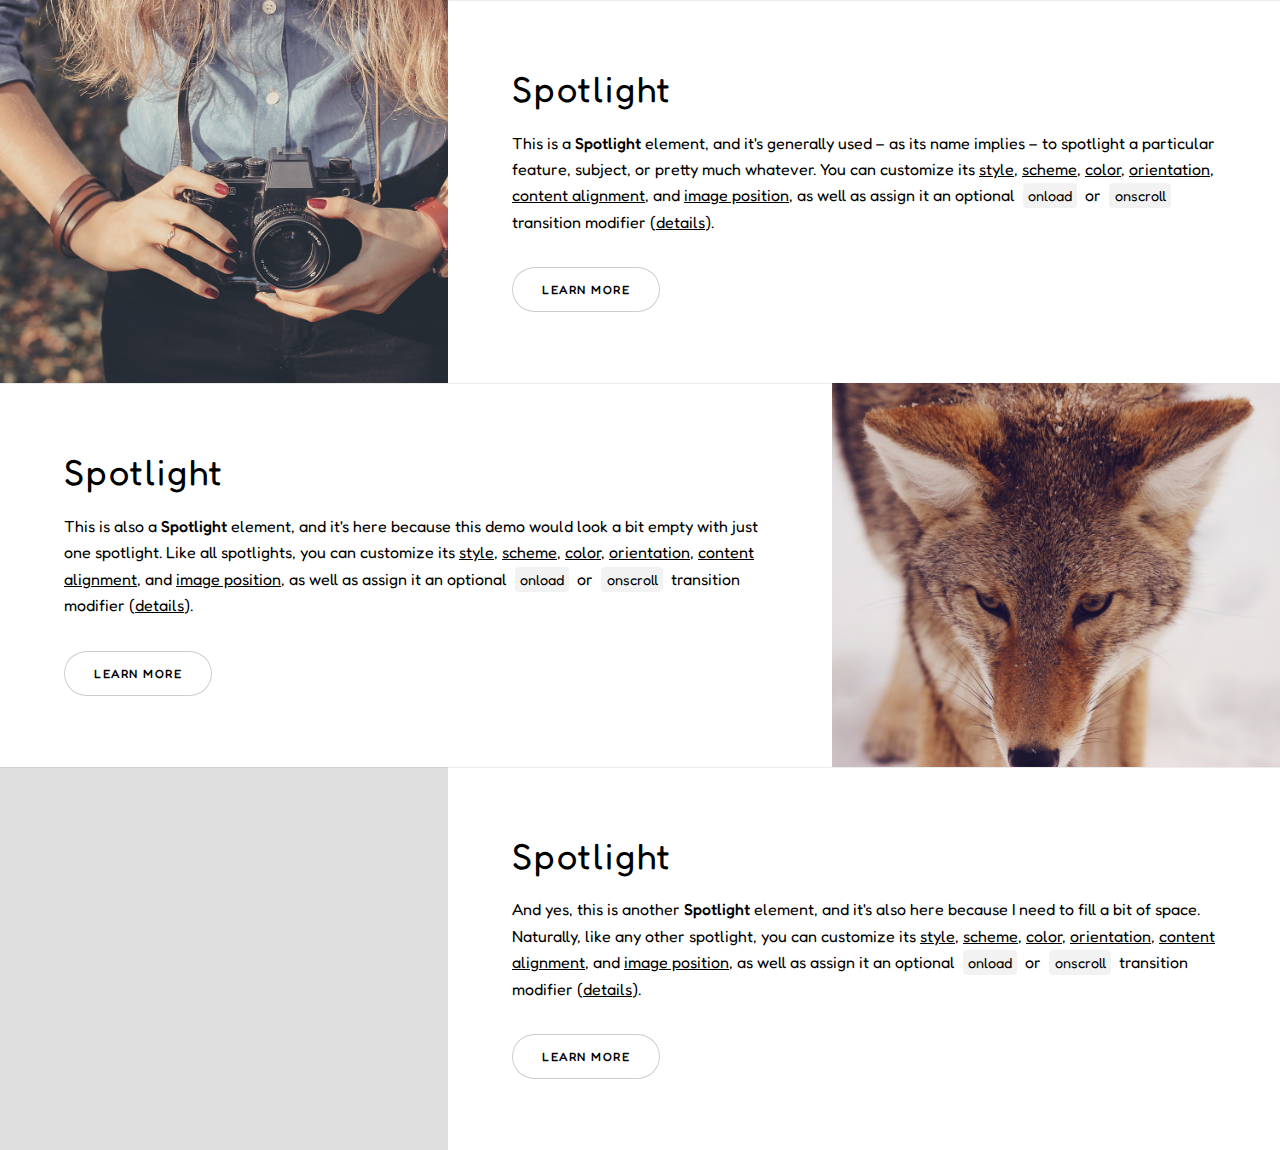
==== public/index.html @ 83b7657b "Make changes to accommodate spotlight-only" ====
<!DOCTYPE HTML>

<html>
	
	<head>
	<meta name="generator" content="Hugo 0.135.0"><script src="/livereload.js?mindelay=10&amp;v=2&amp;port=1313&amp;path=livereload" data-no-instant defer></script>
	<title>Hugo Story</title>
	<meta charset="utf-8" />
	<meta name="viewport" content="width=device-width, initial-scale=1, user-scalable=no" />
	<meta name="description" content="">
	<meta name="author" content="">
	
	<meta name="msapplication-TileColor" content="#da532c">
    <meta name="theme-color" content="#ffffff">	
    <link rel="apple-touch-icon" sizes="180x180" href="./apple-touch-icon.png">
    <link rel="icon" type="image/png" sizes="32x32" href="./favicon-32x32.png">
    <link rel="icon" type="image/png" sizes="16x16" href="./favicon-16x16.png">
    <link rel="manifest" href="./site.webmanifest">
    <link rel="mask-icon" href="./safari-pinned-tab.svg" color="#5bbad5">
	
	
	
	
	
	<link rel="stylesheet" href="./css/main.css">
	
	
	
	<noscript><link rel="stylesheet" href="./css/noscript.css" /></noscript>
	

	
	<link rel="stylesheet" href="//localhost:1313/css/fontawesome-all.min.css">

</head>


	<body class="is-preload">

		
		<div id="wrapper" class="divided">

	
<section class="banner ">
    <div class="content">
        
        
        
        
    </div>
    
</section>
	
<section class="spotlight style1 orient-right content-align-left image-position-center onscroll-image-fade-in" id="first">
    <div class="content">
        <h2>Spotlight</h2>
        <p>This is a <strong>Spotlight</strong> element, and it's generally used &ndash; as its name implies &ndash; to spotlight a particular feature, subject, or pretty much whatever. You can customize its <span class="demo-controls">appearance with a number of modifiers</span>, as well as assign it an optional <code>onload</code> or <code>onscroll</code> transition modifier (<a href="#reference-spotlight">details</a>).
</p>
        <ul class="actions stacked">
            <li><a href="#" class="button">Learn More</a></li>
        </ul>
    </div>
    <div class="image">
        <img src="images/spotlight01.jpg" alt="" />
    </div>
</section>
	
<section class="spotlight style1 orient-left content-align-left image-position-center onscroll-image-fade-in">
    <div class="content">
        <h2>Spotlight</h2>
        <p>This is also a <strong>Spotlight</strong> element, and it's here because this demo would look a bit empty with just one spotlight. Like all spotlights, you can customize its <span class="demo-controls">appearance with a number of modifiers</span>, as well as assign it an optional <code>onload</code> or <code>onscroll</code> transition modifier (<a href="#reference-spotlight">details</a>).
</p>
        <ul class="actions stacked">
            <li><a href="#" class="button">Learn More</a></li>
        </ul>
    </div>
    <div class="image">
        <img src="images/spotlight02.jpg" alt="" />
    </div>
</section>
	
<section class="spotlight style1 orient-right content-align-left image-position-center onscroll-image-fade-in" id="first">
    <div class="content">
        <h2>Spotlight</h2>
        <p>And yes, this is another <strong>Spotlight</strong> element, and it's also here because I need to fill a bit of space. Naturally, like any other spotlight, you can customize its <span class="demo-controls">appearance with a number of modifiers</span>, as well as assign it an optional <code>onload</code> or <code>onscroll</code> transition modifier (<a href="#reference-spotlight">details</a>).
</p>
        <ul class="actions stacked">
            <li><a href="#" class="button">Learn More</a></li>
        </ul>
    </div>
    <div class="image">
        <img src="images/spotlight03.jpg" alt="" />
    </div>
</section>
	
	


		
		</div>
		
		
		












<script src='./js/bundle.min.js'></script>



	</body>
</html>
---- public/css/main.css ----
@import url(fontawesome-all.min.css);@import url('https://fonts.googleapis.com/css2?family=Fredoka:wght@300..700&family=Source+Sans+3:ital,wght@0,200..900;1,200..900&display=swap" rel="stylesheet');html,body,div,span,applet,object,iframe,h1,h2,h3,h4,h5,h6,p,blockquote,pre,a,abbr,acronym,address,big,cite,code,del,dfn,em,img,ins,kbd,q,s,samp,small,strike,strong,sub,sup,tt,var,b,u,i,center,dl,dt,dd,ol,ul,li,fieldset,form,label,legend,table,caption,tbody,tfoot,thead,tr,th,td,article,aside,canvas,details,embed,figure,figcaption,footer,header,hgroup,menu,nav,output,ruby,section,summary,time,mark,audio,video{margin:0;padding:0;border:0;font-size:100%;font:inherit;vertical-align:baseline}article,aside,details,figcaption,figure,footer,header,hgroup,menu,nav,section{display:block}body{line-height:1}ol,ul{list-style:none}blockquote,q{quotes:none}blockquote:before,blockquote:after,q:before,q:after{content:'';content:none}table{border-collapse:collapse;border-spacing:0}body{-webkit-text-size-adjust:none}mark{background-color:transparent;color:inherit}input::-moz-focus-inner{border:0;padding:0}input,select,textarea{-moz-appearance:none;-webkit-appearance:none;-ms-appearance:none;appearance:none}@-ms-viewport{width:device-width}body{-ms-overflow-style:scrollbar}@media screen and (max-width: 480px){html,body{min-width:320px}}html{box-sizing:border-box}*,*:before,*:after{box-sizing:inherit}body{background:#fff}body.is-preload *,body.is-preload *:before,body.is-preload *:after{-moz-animation:none !important;-webkit-animation:none !important;-ms-animation:none !important;animation:none !important;-moz-transition:none !important;-webkit-transition:none !important;-ms-transition:none !important;transition:none !important}html{font-size:18pt}@media screen and (max-width: 1680px){html{font-size:14pt}}@media screen and (max-width: 1280px){html{font-size:12pt}}@media screen and (max-width: 736px){html{font-size:11pt}}@media screen and (max-width: 360px){html{font-size:10pt}}body{background-color:#fff;color:#000}body,input,select,textarea{font-family:"Fredoka",sans-serif;font-size:1rem;font-weight:400;line-height:1.65}a{-moz-transition:color .2s ease-in-out;-webkit-transition:color .2s ease-in-out;-ms-transition:color .2s ease-in-out;transition:color .2s ease-in-out;text-decoration:underline}a:hover{text-decoration:none}strong,b{font-weight:500}em,i{font-style:italic}p{margin:0 0 2rem 0}p.major{font-size:1.25rem}h1,h2,h3,h4,h5,h6{font-weight:400;line-height:1.375;letter-spacing:.05em;margin:0 0 1rem 0}h1 a,h2 a,h3 a,h4 a,h5 a,h6 a{color:inherit;text-decoration:none}h1{font-size:3.5rem;line-height:1.2}h2{font-size:2.25rem}h3{font-size:1.5rem}h4{font-size:1.1rem}h5{font-size:0.9rem}h6{font-size:0.7rem}sub{font-size:0.8rem;position:relative;top:0.5rem}sup{font-size:0.8rem;position:relative;top:-0.5rem}blockquote{border-left:solid 4px;font-style:italic;margin:0 0 2rem 0;padding:.5rem 0 .5rem 2rem}code{border-radius:4px;font-family:"Fredoka",sans-serif;font-size:0.9em;margin:0 0.25rem;padding:0.25rem 0.325rem}pre{-webkit-overflow-scrolling:touch;font-family:"Fredoka",sans-serif;font-size:0.9em;margin:0 0 2rem 0}pre code{display:block;line-height:1.5;padding:0.75rem 1rem;overflow-x:auto}hr{border:0;border-bottom:solid 1px;margin:2.5rem 0}hr.major{margin:3.5rem 0}.align-left{text-align:left}.align-center{text-align:center}.align-right{text-align:right}.footerspacer{padding-left:15px;padding-right:15px}@media screen and (max-width: 736px){p.major{font-size:1.1rem}h1{font-size:2.5rem}h2{font-size:2rem}h3{font-size:1.25rem}h4{font-size:1rem}}input,select,textarea{color:#000}a{color:#000}a:hover{color:#837164}strong,b{color:#000}h1,h2,h3,h4,h5,h6{color:#000}blockquote{border-left-color:rgba(0,0,0,0.2)}code{background:rgba(0,0,0,0.05);border-color:rgba(0,0,0,0.2)}hr{border-bottom-color:rgba(0,0,0,0.2)}.row{display:flex;flex-wrap:wrap;box-sizing:border-box;align-items:stretch}.row>*{box-sizing:border-box}.row.gtr-uniform>*>:last-child{margin-bottom:0}.row.aln-left{justify-content:flex-start}.row.aln-center{justify-content:center}.row.aln-right{justify-content:flex-end}.row.aln-top{align-items:flex-start}.row.aln-middle{align-items:center}.row.aln-bottom{align-items:flex-end}.row>.imp{order:-1}.row>.col-1{width:8.33333333%}.row>.off-1{margin-left:8.33333333%}.row>.col-2{width:16.66666667%}.row>.off-2{margin-left:16.66666667%}.row>.col-3{width:25%}.row>.off-3{margin-left:25%}.row>.col-4{width:33.33333333%}.row>.off-4{margin-left:33.33333333%}.row>.col-5{width:41.66666667%}.row>.off-5{margin-left:41.66666667%}.row>.col-6{width:50%}.row>.off-6{margin-left:50%}.row>.col-7{width:58.33333333%}.row>.off-7{margin-left:58.33333333%}.row>.col-8{width:66.66666667%}.row>.off-8{margin-left:66.66666667%}.row>.col-9{width:75%}.row>.off-9{margin-left:75%}.row>.col-10{width:83.33333333%}.row>.off-10{margin-left:83.33333333%}.row>.col-11{width:91.66666667%}.row>.off-11{margin-left:91.66666667%}.row>.col-12{width:100%}.row>.off-12{margin-left:100%}.row.gtr-0{margin-top:0;margin-left:0rem}.row.gtr-0>*{padding:0 0 0 0rem}.row.gtr-0.gtr-uniform{margin-top:0rem}.row.gtr-0.gtr-uniform>*{padding-top:0rem}.row.gtr-25{margin-top:0;margin-left:-.5rem}.row.gtr-25>*{padding:0 0 0 .5rem}.row.gtr-25.gtr-uniform{margin-top:-.5rem}.row.gtr-25.gtr-uniform>*{padding-top:.5rem}.row.gtr-50{margin-top:0;margin-left:-1rem}.row.gtr-50>*{padding:0 0 0 1rem}.row.gtr-50.gtr-uniform{margin-top:-1rem}.row.gtr-50.gtr-uniform>*{padding-top:1rem}.row{margin-top:0;margin-left:-2rem}.row>*{padding:0 0 0 2rem}.row.gtr-uniform{margin-top:-2rem}.row.gtr-uniform>*{padding-top:2rem}.row.gtr-150{margin-top:0;margin-left:-3rem}.row.gtr-150>*{padding:0 0 0 3rem}.row.gtr-150.gtr-uniform{margin-top:-3rem}.row.gtr-150.gtr-uniform>*{padding-top:3rem}.row.gtr-200{margin-top:0;margin-left:-4rem}.row.gtr-200>*{padding:0 0 0 4rem}.row.gtr-200.gtr-uniform{margin-top:-4rem}.row.gtr-200.gtr-uniform>*{padding-top:4rem}@media screen and (max-width: 1680px){.row{display:flex;flex-wrap:wrap;box-sizing:border-box;align-items:stretch}.row>*{box-sizing:border-box}.row.gtr-uniform>*>:last-child{margin-bottom:0}.row.aln-left{justify-content:flex-start}.row.aln-center{justify-content:center}.row.aln-right{justify-content:flex-end}.row.aln-top{align-items:flex-start}.row.aln-middle{align-items:center}.row.aln-bottom{align-items:flex-end}.row>.imp-xlarge{order:-1}.row>.col-1-xlarge{width:8.33333333%}.row>.off-1-xlarge{margin-left:8.33333333%}.row>.col-2-xlarge{width:16.66666667%}.row>.off-2-xlarge{margin-left:16.66666667%}.row>.col-3-xlarge{width:25%}.row>.off-3-xlarge{margin-left:25%}.row>.col-4-xlarge{width:33.33333333%}.row>.off-4-xlarge{margin-left:33.33333333%}.row>.col-5-xlarge{width:41.66666667%}.row>.off-5-xlarge{margin-left:41.66666667%}.row>.col-6-xlarge{width:50%}.row>.off-6-xlarge{margin-left:50%}.row>.col-7-xlarge{width:58.33333333%}.row>.off-7-xlarge{margin-left:58.33333333%}.row>.col-8-xlarge{width:66.66666667%}.row>.off-8-xlarge{margin-left:66.66666667%}.row>.col-9-xlarge{width:75%}.row>.off-9-xlarge{margin-left:75%}.row>.col-10-xlarge{width:83.33333333%}.row>.off-10-xlarge{margin-left:83.33333333%}.row>.col-11-xlarge{width:91.66666667%}.row>.off-11-xlarge{margin-left:91.66666667%}.row>.col-12-xlarge{width:100%}.row>.off-12-xlarge{margin-left:100%}.row.gtr-0{margin-top:0;margin-left:0rem}.row.gtr-0>*{padding:0 0 0 0rem}.row.gtr-0.gtr-uniform{margin-top:0rem}.row.gtr-0.gtr-uniform>*{padding-top:0rem}.row.gtr-25{margin-top:0;margin-left:-.5rem}.row.gtr-25>*{padding:0 0 0 .5rem}.row.gtr-25.gtr-uniform{margin-top:-.5rem}.row.gtr-25.gtr-uniform>*{padding-top:.5rem}.row.gtr-50{margin-top:0;margin-left:-1rem}.row.gtr-50>*{padding:0 0 0 1rem}.row.gtr-50.gtr-uniform{margin-top:-1rem}.row.gtr-50.gtr-uniform>*{padding-top:1rem}.row{margin-top:0;margin-left:-2rem}.row>*{padding:0 0 0 2rem}.row.gtr-uniform{margin-top:-2rem}.row.gtr-uniform>*{padding-top:2rem}.row.gtr-150{margin-top:0;margin-left:-3rem}.row.gtr-150>*{padding:0 0 0 3rem}.row.gtr-150.gtr-uniform{margin-top:-3rem}.row.gtr-150.gtr-uniform>*{padding-top:3rem}.row.gtr-200{margin-top:0;margin-left:-4rem}.row.gtr-200>*{padding:0 0 0 4rem}.row.gtr-200.gtr-uniform{margin-top:-4rem}.row.gtr-200.gtr-uniform>*{padding-top:4rem}}@media screen and (max-width: 1280px){.row{display:flex;flex-wrap:wrap;box-sizing:border-box;align-items:stretch}.row>*{box-sizing:border-box}.row.gtr-uniform>*>:last-child{margin-bottom:0}.row.aln-left{justify-content:flex-start}.row.aln-center{justify-content:center}.row.aln-right{justify-content:flex-end}.row.aln-top{align-items:flex-start}.row.aln-middle{align-items:center}.row.aln-bottom{align-items:flex-end}.row>.imp-large{order:-1}.row>.col-1-large{width:8.33333333%}.row>.off-1-large{margin-left:8.33333333%}.row>.col-2-large{width:16.66666667%}.row>.off-2-large{margin-left:16.66666667%}.row>.col-3-large{width:25%}.row>.off-3-large{margin-left:25%}.row>.col-4-large{width:33.33333333%}.row>.off-4-large{margin-left:33.33333333%}.row>.col-5-large{width:41.66666667%}.row>.off-5-large{margin-left:41.66666667%}.row>.col-6-large{width:50%}.row>.off-6-large{margin-left:50%}.row>.col-7-large{width:58.33333333%}.row>.off-7-large{margin-left:58.33333333%}.row>.col-8-large{width:66.66666667%}.row>.off-8-large{margin-left:66.66666667%}.row>.col-9-large{width:75%}.row>.off-9-large{margin-left:75%}.row>.col-10-large{width:83.33333333%}.row>.off-10-large{margin-left:83.33333333%}.row>.col-11-large{width:91.66666667%}.row>.off-11-large{margin-left:91.66666667%}.row>.col-12-large{width:100%}.row>.off-12-large{margin-left:100%}.row.gtr-0{margin-top:0;margin-left:0rem}.row.gtr-0>*{padding:0 0 0 0rem}.row.gtr-0.gtr-uniform{margin-top:0rem}.row.gtr-0.gtr-uniform>*{padding-top:0rem}.row.gtr-25{margin-top:0;margin-left:-.5rem}.row.gtr-25>*{padding:0 0 0 .5rem}.row.gtr-25.gtr-uniform{margin-top:-.5rem}.row.gtr-25.gtr-uniform>*{padding-top:.5rem}.row.gtr-50{margin-top:0;margin-left:-1rem}.row.gtr-50>*{padding:0 0 0 1rem}.row.gtr-50.gtr-uniform{margin-top:-1rem}.row.gtr-50.gtr-uniform>*{padding-top:1rem}.row{margin-top:0;margin-left:-2rem}.row>*{padding:0 0 0 2rem}.row.gtr-uniform{margin-top:-2rem}.row.gtr-uniform>*{padding-top:2rem}.row.gtr-150{margin-top:0;margin-left:-3rem}.row.gtr-150>*{padding:0 0 0 3rem}.row.gtr-150.gtr-uniform{margin-top:-3rem}.row.gtr-150.gtr-uniform>*{padding-top:3rem}.row.gtr-200{margin-top:0;margin-left:-4rem}.row.gtr-200>*{padding:0 0 0 4rem}.row.gtr-200.gtr-uniform{margin-top:-4rem}.row.gtr-200.gtr-uniform>*{padding-top:4rem}}@media screen and (max-width: 980px){.row{display:flex;flex-wrap:wrap;box-sizing:border-box;align-items:stretch}.row>*{box-sizing:border-box}.row.gtr-uniform>*>:last-child{margin-bottom:0}.row.aln-left{justify-content:flex-start}.row.aln-center{justify-content:center}.row.aln-right{justify-content:flex-end}.row.aln-top{align-items:flex-start}.row.aln-middle{align-items:center}.row.aln-bottom{align-items:flex-end}.row>.imp-medium{order:-1}.row>.col-1-medium{width:8.33333333%}.row>.off-1-medium{margin-left:8.33333333%}.row>.col-2-medium{width:16.66666667%}.row>.off-2-medium{margin-left:16.66666667%}.row>.col-3-medium{width:25%}.row>.off-3-medium{margin-left:25%}.row>.col-4-medium{width:33.33333333%}.row>.off-4-medium{margin-left:33.33333333%}.row>.col-5-medium{width:41.66666667%}.row>.off-5-medium{margin-left:41.66666667%}.row>.col-6-medium{width:50%}.row>.off-6-medium{margin-left:50%}.row>.col-7-medium{width:58.33333333%}.row>.off-7-medium{margin-left:58.33333333%}.row>.col-8-medium{width:66.66666667%}.row>.off-8-medium{margin-left:66.66666667%}.row>.col-9-medium{width:75%}.row>.off-9-medium{margin-left:75%}.row>.col-10-medium{width:83.33333333%}.row>.off-10-medium{margin-left:83.33333333%}.row>.col-11-medium{width:91.66666667%}.row>.off-11-medium{margin-left:91.66666667%}.row>.col-12-medium{width:100%}.row>.off-12-medium{margin-left:100%}.row.gtr-0{margin-top:0;margin-left:0rem}.row.gtr-0>*{padding:0 0 0 0rem}.row.gtr-0.gtr-uniform{margin-top:0rem}.row.gtr-0.gtr-uniform>*{padding-top:0rem}.row.gtr-25{margin-top:0;margin-left:-.5rem}.row.gtr-25>*{padding:0 0 0 .5rem}.row.gtr-25.gtr-uniform{margin-top:-.5rem}.row.gtr-25.gtr-uniform>*{padding-top:.5rem}.row.gtr-50{margin-top:0;margin-left:-1rem}.row.gtr-50>*{padding:0 0 0 1rem}.row.gtr-50.gtr-uniform{margin-top:-1rem}.row.gtr-50.gtr-uniform>*{padding-top:1rem}.row{margin-top:0;margin-left:-2rem}.row>*{padding:0 0 0 2rem}.row.gtr-uniform{margin-top:-2rem}.row.gtr-uniform>*{padding-top:2rem}.row.gtr-150{margin-top:0;margin-left:-3rem}.row.gtr-150>*{padding:0 0 0 3rem}.row.gtr-150.gtr-uniform{margin-top:-3rem}.row.gtr-150.gtr-uniform>*{padding-top:3rem}.row.gtr-200{margin-top:0;margin-left:-4rem}.row.gtr-200>*{padding:0 0 0 4rem}.row.gtr-200.gtr-uniform{margin-top:-4rem}.row.gtr-200.gtr-uniform>*{padding-top:4rem}}@media screen and (max-width: 736px){.row{display:flex;flex-wrap:wrap;box-sizing:border-box;align-items:stretch}.row>*{box-sizing:border-box}.row.gtr-uniform>*>:last-child{margin-bottom:0}.row.aln-left{justify-content:flex-start}.row.aln-center{justify-content:center}.row.aln-right{justify-content:flex-end}.row.aln-top{align-items:flex-start}.row.aln-middle{align-items:center}.row.aln-bottom{align-items:flex-end}.row>.imp-small{order:-1}.row>.col-1-small{width:8.33333333%}.row>.off-1-small{margin-left:8.33333333%}.row>.col-2-small{width:16.66666667%}.row>.off-2-small{margin-left:16.66666667%}.row>.col-3-small{width:25%}.row>.off-3-small{margin-left:25%}.row>.col-4-small{width:33.33333333%}.row>.off-4-small{margin-left:33.33333333%}.row>.col-5-small{width:41.66666667%}.row>.off-5-small{margin-left:41.66666667%}.row>.col-6-small{width:50%}.row>.off-6-small{margin-left:50%}.row>.col-7-small{width:58.33333333%}.row>.off-7-small{margin-left:58.33333333%}.row>.col-8-small{width:66.66666667%}.row>.off-8-small{margin-left:66.66666667%}.row>.col-9-small{width:75%}.row>.off-9-small{margin-left:75%}.row>.col-10-small{width:83.33333333%}.row>.off-10-small{margin-left:83.33333333%}.row>.col-11-small{width:91.66666667%}.row>.off-11-small{margin-left:91.66666667%}.row>.col-12-small{width:100%}.row>.off-12-small{margin-left:100%}.row.gtr-0{margin-top:0;margin-left:0rem}.row.gtr-0>*{padding:0 0 0 0rem}.row.gtr-0.gtr-uniform{margin-top:0rem}.row.gtr-0.gtr-uniform>*{padding-top:0rem}.row.gtr-25{margin-top:0;margin-left:-.5rem}.row.gtr-25>*{padding:0 0 0 .5rem}.row.gtr-25.gtr-uniform{margin-top:-.5rem}.row.gtr-25.gtr-uniform>*{padding-top:.5rem}.row.gtr-50{margin-top:0;margin-left:-1rem}.row.gtr-50>*{padding:0 0 0 1rem}.row.gtr-50.gtr-uniform{margin-top:-1rem}.row.gtr-50.gtr-uniform>*{padding-top:1rem}.row{margin-top:0;margin-left:-2rem}.row>*{padding:0 0 0 2rem}.row.gtr-uniform{margin-top:-2rem}.row.gtr-uniform>*{padding-top:2rem}.row.gtr-150{margin-top:0;margin-left:-3rem}.row.gtr-150>*{padding:0 0 0 3rem}.row.gtr-150.gtr-uniform{margin-top:-3rem}.row.gtr-150.gtr-uniform>*{padding-top:3rem}.row.gtr-200{margin-top:0;margin-left:-4rem}.row.gtr-200>*{padding:0 0 0 4rem}.row.gtr-200.gtr-uniform{margin-top:-4rem}.row.gtr-200.gtr-uniform>*{padding-top:4rem}}@media screen and (max-width: 480px){.row{display:flex;flex-wrap:wrap;box-sizing:border-box;align-items:stretch}.row>*{box-sizing:border-box}.row.gtr-uniform>*>:last-child{margin-bottom:0}.row.aln-left{justify-content:flex-start}.row.aln-center{justify-content:center}.row.aln-right{justify-content:flex-end}.row.aln-top{align-items:flex-start}.row.aln-middle{align-items:center}.row.aln-bottom{align-items:flex-end}.row>.imp-xsmall{order:-1}.row>.col-1-xsmall{width:8.33333333%}.row>.off-1-xsmall{margin-left:8.33333333%}.row>.col-2-xsmall{width:16.66666667%}.row>.off-2-xsmall{margin-left:16.66666667%}.row>.col-3-xsmall{width:25%}.row>.off-3-xsmall{margin-left:25%}.row>.col-4-xsmall{width:33.33333333%}.row>.off-4-xsmall{margin-left:33.33333333%}.row>.col-5-xsmall{width:41.66666667%}.row>.off-5-xsmall{margin-left:41.66666667%}.row>.col-6-xsmall{width:50%}.row>.off-6-xsmall{margin-left:50%}.row>.col-7-xsmall{width:58.33333333%}.row>.off-7-xsmall{margin-left:58.33333333%}.row>.col-8-xsmall{width:66.66666667%}.row>.off-8-xsmall{margin-left:66.66666667%}.row>.col-9-xsmall{width:75%}.row>.off-9-xsmall{margin-left:75%}.row>.col-10-xsmall{width:83.33333333%}.row>.off-10-xsmall{margin-left:83.33333333%}.row>.col-11-xsmall{width:91.66666667%}.row>.off-11-xsmall{margin-left:91.66666667%}.row>.col-12-xsmall{width:100%}.row>.off-12-xsmall{margin-left:100%}.row.gtr-0{margin-top:0;margin-left:0rem}.row.gtr-0>*{padding:0 0 0 0rem}.row.gtr-0.gtr-uniform{margin-top:0rem}.row.gtr-0.gtr-uniform>*{padding-top:0rem}.row.gtr-25{margin-top:0;margin-left:-.5rem}.row.gtr-25>*{padding:0 0 0 .5rem}.row.gtr-25.gtr-uniform{margin-top:-.5rem}.row.gtr-25.gtr-uniform>*{padding-top:.5rem}.row.gtr-50{margin-top:0;margin-left:-1rem}.row.gtr-50>*{padding:0 0 0 1rem}.row.gtr-50.gtr-uniform{margin-top:-1rem}.row.gtr-50.gtr-uniform>*{padding-top:1rem}.row{margin-top:0;margin-left:-2rem}.row>*{padding:0 0 0 2rem}.row.gtr-uniform{margin-top:-2rem}.row.gtr-uniform>*{padding-top:2rem}.row.gtr-150{margin-top:0;margin-left:-3rem}.row.gtr-150>*{padding:0 0 0 3rem}.row.gtr-150.gtr-uniform{margin-top:-3rem}.row.gtr-150.gtr-uniform>*{padding-top:3rem}.row.gtr-200{margin-top:0;margin-left:-4rem}.row.gtr-200>*{padding:0 0 0 4rem}.row.gtr-200.gtr-uniform{margin-top:-4rem}.row.gtr-200.gtr-uniform>*{padding-top:4rem}}@media screen and (max-width: 360px){.row{display:flex;flex-wrap:wrap;box-sizing:border-box;align-items:stretch}.row>*{box-sizing:border-box}.row.gtr-uniform>*>:last-child{margin-bottom:0}.row.aln-left{justify-content:flex-start}.row.aln-center{justify-content:center}.row.aln-right{justify-content:flex-end}.row.aln-top{align-items:flex-start}.row.aln-middle{align-items:center}.row.aln-bottom{align-items:flex-end}.row>.imp-xxsmall{order:-1}.row>.col-1-xxsmall{width:8.33333333%}.row>.off-1-xxsmall{margin-left:8.33333333%}.row>.col-2-xxsmall{width:16.66666667%}.row>.off-2-xxsmall{margin-left:16.66666667%}.row>.col-3-xxsmall{width:25%}.row>.off-3-xxsmall{margin-left:25%}.row>.col-4-xxsmall{width:33.33333333%}.row>.off-4-xxsmall{margin-left:33.33333333%}.row>.col-5-xxsmall{width:41.66666667%}.row>.off-5-xxsmall{margin-left:41.66666667%}.row>.col-6-xxsmall{width:50%}.row>.off-6-xxsmall{margin-left:50%}.row>.col-7-xxsmall{width:58.33333333%}.row>.off-7-xxsmall{margin-left:58.33333333%}.row>.col-8-xxsmall{width:66.66666667%}.row>.off-8-xxsmall{margin-left:66.66666667%}.row>.col-9-xxsmall{width:75%}.row>.off-9-xxsmall{margin-left:75%}.row>.col-10-xxsmall{width:83.33333333%}.row>.off-10-xxsmall{margin-left:83.33333333%}.row>.col-11-xxsmall{width:91.66666667%}.row>.off-11-xxsmall{margin-left:91.66666667%}.row>.col-12-xxsmall{width:100%}.row>.off-12-xxsmall{margin-left:100%}.row.gtr-0{margin-top:0;margin-left:0rem}.row.gtr-0>*{padding:0 0 0 0rem}.row.gtr-0.gtr-uniform{margin-top:0rem}.row.gtr-0.gtr-uniform>*{padding-top:0rem}.row.gtr-25{margin-top:0;margin-left:-.5rem}.row.gtr-25>*{padding:0 0 0 .5rem}.row.gtr-25.gtr-uniform{margin-top:-.5rem}.row.gtr-25.gtr-uniform>*{padding-top:.5rem}.row.gtr-50{margin-top:0;margin-left:-1rem}.row.gtr-50>*{padding:0 0 0 1rem}.row.gtr-50.gtr-uniform{margin-top:-1rem}.row.gtr-50.gtr-uniform>*{padding-top:1rem}.row{margin-top:0;margin-left:-2rem}.row>*{padding:0 0 0 2rem}.row.gtr-uniform{margin-top:-2rem}.row.gtr-uniform>*{padding-top:2rem}.row.gtr-150{margin-top:0;margin-left:-3rem}.row.gtr-150>*{padding:0 0 0 3rem}.row.gtr-150.gtr-uniform{margin-top:-3rem}.row.gtr-150.gtr-uniform>*{padding-top:3rem}.row.gtr-200{margin-top:0;margin-left:-4rem}.row.gtr-200>*{padding:0 0 0 4rem}.row.gtr-200.gtr-uniform{margin-top:-4rem}.row.gtr-200.gtr-uniform>*{padding-top:4rem}}.box{border-radius:4px;border:solid 1px;margin-bottom:2rem;padding:1.5rem}.box>:last-child,.box>:last-child>:last-child,.box>:last-child>:last-child>:last-child{margin-bottom:0}.box.alt{border:0;border-radius:0;padding:0}.box{border-color:rgba(0,0,0,0.2)}input[type="submit"],input[type="reset"],input[type="button"],button,.button{-moz-appearance:none;-webkit-appearance:none;-ms-appearance:none;appearance:none;-moz-transition:background-color .2s ease-in-out,box-shadow .2s ease-in-out,color .2s ease-in-out;-webkit-transition:background-color .2s ease-in-out,box-shadow .2s ease-in-out,color .2s ease-in-out;-ms-transition:background-color .2s ease-in-out,box-shadow .2s ease-in-out,color .2s ease-in-out;transition:background-color .2s ease-in-out,box-shadow .2s ease-in-out,color .2s ease-in-out;border:0;cursor:pointer;display:inline-block;font-weight:500;letter-spacing:.125em;text-align:center;text-decoration:none;text-transform:uppercase;white-space:nowrap;font-size:0.75rem;max-width:20rem;height:3.75em;line-height:3.75em;border-radius:3.75em;padding:0 2.5em;text-overflow:ellipsis;overflow:hidden}input[type="submit"].icon:before,input[type="reset"].icon:before,input[type="button"].icon:before,button.icon:before,.button.icon:before{margin-right:0.5rem}input[type="submit"].fit,input[type="reset"].fit,input[type="button"].fit,button.fit,.button.fit{width:100%}input[type="submit"].small,input[type="reset"].small,input[type="button"].small,button.small,.button.small{font-size:0.6rem;height:3.325em;line-height:3.325em;border-radius:3.325em;padding:0 2em}input[type="submit"].large,input[type="reset"].large,input[type="button"].large,button.large,.button.large{font-size:0.8rem;height:4em;line-height:4em;border-radius:4em;padding:0 3em}input[type="submit"].wide,input[type="reset"].wide,input[type="button"].wide,button.wide,.button.wide{min-width:14em}input[type="submit"].disabled,input[type="submit"]:disabled,input[type="reset"].disabled,input[type="reset"]:disabled,input[type="button"].disabled,input[type="button"]:disabled,button.disabled,button:disabled,.button.disabled,.button:disabled{pointer-events:none;opacity:0.25}input[type="submit"],input[type="reset"],input[type="button"],button,.button{background-color:transparent;box-shadow:inset 0 0 0 1px rgba(0,0,0,0.2);color:#000 !important}input[type="submit"]:hover,input[type="reset"]:hover,input[type="button"]:hover,button:hover,.button:hover{box-shadow:inset 0 0 0 1px #837164;color:#837164 !important}input[type="submit"]:active,input[type="reset"]:active,input[type="button"]:active,button:active,.button:active{background-color:rgba(131,113,100,0.2);box-shadow:inset 0 0 0 1px #837164;color:#837164 !important}input[type="submit"].primary,input[type="reset"].primary,input[type="button"].primary,button.primary,.button.primary{background-color:#000;box-shadow:none;color:#fff !important}input[type="submit"].primary:hover,input[type="reset"].primary:hover,input[type="button"].primary:hover,button.primary:hover,.button.primary:hover{background-color:#837164}input[type="submit"].primary:active,input[type="reset"].primary:active,input[type="button"].primary:active,button.primary:active,.button.primary:active{background-color:#60534a}form{margin:0 0 2rem 0}form>:last-child{margin-bottom:0}form>.fields{display:-moz-flex;display:-webkit-flex;display:-ms-flex;display:flex;-moz-flex-wrap:wrap;-webkit-flex-wrap:wrap;-ms-flex-wrap:wrap;flex-wrap:wrap;width:calc(100% + 3rem);margin:-1.5rem 0 2rem -1.5rem}form>.fields>.field{-moz-flex-grow:0;-webkit-flex-grow:0;-ms-flex-grow:0;flex-grow:0;-moz-flex-shrink:0;-webkit-flex-shrink:0;-ms-flex-shrink:0;flex-shrink:0;padding:1.5rem 0 0 1.5rem;width:calc(100% - 1.5rem)}form>.fields>.field.half{width:calc(50% - .75rem)}form>.fields>.field.third{width:calc(100%/3 - .5rem)}form>.fields>.field.quarter{width:calc(25% - .375rem)}@media screen and (max-width: 480px){form>.fields{width:calc(100% + 3rem);margin:-1.5rem 0 2rem -1.5rem}form>.fields>.field{padding:1.5rem 0 0 1.5rem;width:calc(100% - 1.5rem)}form>.fields>.field.half{width:calc(100% - 1.5rem)}form>.fields>.field.third{width:calc(100% - 1.5rem)}form>.fields>.field.quarter{width:calc(100% - 1.5rem)}}label{display:block;font-size:0.9rem;font-weight:500;margin:0 0 1rem 0}input[type="text"],input[type="password"],input[type="email"],input[type="tel"],input[type="search"],input[type="url"],select,textarea{-moz-appearance:none;-webkit-appearance:none;-ms-appearance:none;appearance:none;background-color:transparent;border-radius:4px;border:none;border:solid 1px;color:inherit;display:block;outline:0;padding:0 0.825rem;text-decoration:none;width:100%}input[type="text"]:invalid,input[type="password"]:invalid,input[type="email"]:invalid,input[type="tel"]:invalid,input[type="search"]:invalid,input[type="url"]:invalid,select:invalid,textarea:invalid{box-shadow:none}select{background-size:1.25rem;background-repeat:no-repeat;background-position:calc(100% - 1rem) center;height:2.75rem;padding-right:2.75rem;text-overflow:ellipsis}select:focus::-ms-value{background-color:transparent}select::-ms-expand{display:none}input[type="text"],input[type="password"],input[type="email"],input[type="tel"],input[type="search"],input[type="url"],select{height:2.75rem}textarea{padding:0.75rem 1rem}input[type="checkbox"],input[type="radio"]{-moz-appearance:none;-webkit-appearance:none;-ms-appearance:none;appearance:none;display:block;float:left;margin-right:-2rem;opacity:0;width:1rem;z-index:-1}input[type="checkbox"]+label,input[type="radio"]+label{text-decoration:none;-moz-user-select:none;-webkit-user-select:none;-ms-user-select:none;user-select:none;cursor:pointer;display:inline-block;font-size:1rem;font-weight:400;padding-left:2.4rem;padding-right:0.75rem;position:relative;margin-bottom:0}input[type="checkbox"]+label:before,input[type="radio"]+label:before{-moz-osx-font-smoothing:grayscale;-webkit-font-smoothing:antialiased;display:inline-block;font-style:normal;font-variant:normal;text-rendering:auto;line-height:1;text-transform:none !important;font-family:'Font Awesome 5 Pro';font-weight:900}input[type="checkbox"]+label:before,input[type="radio"]+label:before{border-radius:4px;border:solid 1px;content:'';display:inline-block;font-size:0.8rem;height:1.65rem;left:0;line-height:1.65rem;position:absolute;text-align:center;top:0;width:1.65rem}input[type="checkbox"]:checked+label:before,input[type="radio"]:checked+label:before{content:'\f00c'}input[type="checkbox"]+label:before{border-radius:4px}input[type="radio"]+label:before{border-radius:100%}::-webkit-input-placeholder{opacity:1.0}:-moz-placeholder{opacity:1.0}::-moz-placeholder{opacity:1.0}:-ms-input-placeholder{opacity:1.0}label{color:#000}input[type="text"],input[type="password"],input[type="email"],input[type="tel"],input[type="search"],input[type="url"],select,textarea{border-color:rgba(0,0,0,0.2)}input[type="text"]:focus,input[type="password"]:focus,input[type="email"]:focus,input[type="tel"]:focus,input[type="search"]:focus,input[type="url"]:focus,select:focus,textarea:focus{border-color:#837164;box-shadow:0 0 0 1px #837164}select{background-image:url("data:image/svg+xml;charset=utf8,%3Csvg xmlns='http://www.w3.org/2000/svg' width='40' height='40' preserveAspectRatio='none' viewBox='0 0 40 40'%3E%3Cpath d='M9.4,12.3l10.4,10.4l10.4-10.4c0.2-0.2,0.5-0.4,0.9-0.4c0.3,0,0.6,0.1,0.9,0.4l3.3,3.3c0.2,0.2,0.4,0.5,0.4,0.9 c0,0.4-0.1,0.6-0.4,0.9L20.7,31.9c-0.2,0.2-0.5,0.4-0.9,0.4c-0.3,0-0.6-0.1-0.9-0.4L4.3,17.3c-0.2-0.2-0.4-0.5-0.4-0.9 c0-0.4,0.1-0.6,0.4-0.9l3.3-3.3c0.2-0.2,0.5-0.4,0.9-0.4S9.1,12.1,9.4,12.3z' fill='rgba(0,0,0,0.2)' /%3E%3C/svg%3E")}select option{color:#000;background:#fff}input[type="checkbox"]+label,input[type="radio"]+label{color:#000}input[type="checkbox"]+label:before,input[type="radio"]+label:before{border-color:rgba(0,0,0,0.2)}input[type="checkbox"]:checked+label:before,input[type="radio"]:checked+label:before{background-color:#000;border-color:#000;color:#fff}input[type="checkbox"]:focus+label:before,input[type="radio"]:focus+label:before{border-color:#837164;box-shadow:0 0 0 1px #837164}::-webkit-input-placeholder{color:rgba(0,0,0,0.75) !important}:-moz-placeholder{color:rgba(0,0,0,0.75) !important}::-moz-placeholder{color:rgba(0,0,0,0.75) !important}:-ms-input-placeholder{color:rgba(0,0,0,0.75) !important}.icon{text-decoration:none;border-bottom:none;position:relative;text-align:center}.icon:before{-moz-osx-font-smoothing:grayscale;-webkit-font-smoothing:antialiased;display:inline-block;font-style:normal;font-variant:normal;text-rendering:auto;line-height:1;text-transform:none !important;font-family:'Font Awesome 5 Pro';font-weight:400}.icon>.label{display:none}.icon:before{line-height:inherit}.icon.solid:before{font-weight:900}.icon.brands:before{font-family:'Font Awesome 5 Brands'}.icon.style2:before{border-radius:2.75em;display:inline-block;height:2.75em;line-height:2.75em;width:2.75em}.icon.major{display:block;margin:0 0 1rem 0}.icon.major:before{font-size:1.25rem}a.icon.style2:before{-moz-transition:background-color .2s ease-in-out,box-shadow .2s ease-in-out,color .2s ease-in-out;-webkit-transition:background-color .2s ease-in-out,box-shadow .2s ease-in-out,color .2s ease-in-out;-ms-transition:background-color .2s ease-in-out,box-shadow .2s ease-in-out,color .2s ease-in-out;transition:background-color .2s ease-in-out,box-shadow .2s ease-in-out,color .2s ease-in-out}.icon.style2:before{box-shadow:inset 0 0 0 1px rgba(0,0,0,0.2)}a.icon.style2:hover:before{box-shadow:inset 0 0 0 1px #837164;color:#837164}a.icon.style2:active:before{background-color:rgba(131,113,100,0.1);box-shadow:inset 0 0 0 1px #837164;color:#837164}.image{border:0;border-radius:4px;display:inline-block;position:relative}.image img{display:block;border-radius:4px}.image.left,.image.right{width:40%;max-width:10rem}.image.left img,.image.right img{width:100%}.image.left{float:left;margin:0 1.5rem 1rem 0;top:0.25rem}.image.right{float:right;margin:0 0 1rem 1.5rem;top:0.25rem}.image.fit{display:block;margin:0 0 2rem 0;width:100%}.image.fit img{width:100%}.image.main{display:block;margin:0 0 3rem 0;width:100%}.image.main img{width:100%}ol{list-style:decimal;margin:0 0 2rem 0;padding-left:1.25rem}ol li{padding-left:0.25rem}ul{list-style:disc;margin:0 0 2rem 0;padding-left:1rem}ul li{padding-left:0.5rem}ul.alt{list-style:none;padding-left:0}ul.alt li{border-top:solid 1px;padding:0.5rem 0}ul.alt li:first-child{border-top:0;padding-top:0}dl{margin:0 0 2rem 0}dl dt{display:block;font-weight:500;margin:0 0 1rem 0}dl dd{margin-left:2rem}dl.style2 dt{width:25%;float:left}dl.style2 dd{width:70%;float:left}dl.style2:after{content:'';display:block;clear:both}ul.alt li{border-top-color:rgba(0,0,0,0.2)}ul.actions{display:-moz-flex;display:-webkit-flex;display:-ms-flex;display:flex;cursor:default;list-style:none;margin-left:-1rem;padding-left:0}ul.actions li{padding:0 0 0 1rem;vertical-align:middle}ul.actions.special{-moz-justify-content:center;-webkit-justify-content:center;-ms-justify-content:center;justify-content:center;width:100%;margin-left:0}ul.actions.special li:first-child{padding-left:0}ul.actions.stacked{-moz-flex-direction:column;-webkit-flex-direction:column;-ms-flex-direction:column;flex-direction:column;margin-left:0}ul.actions.stacked li{padding:1.3rem 0 0 0}ul.actions.stacked li:first-child{padding-top:0}ul.actions.fit{width:calc(100% + 1rem)}ul.actions.fit li{-moz-flex-grow:1;-webkit-flex-grow:1;-ms-flex-grow:1;flex-grow:1;-moz-flex-shrink:1;-webkit-flex-shrink:1;-ms-flex-shrink:1;flex-shrink:1;width:100%}ul.actions.fit li>*{width:100%}ul.actions.fit.stacked{width:100%}@media screen and (max-width: 480px){ul.actions:not(.fixed){-moz-flex-direction:column;-webkit-flex-direction:column;-ms-flex-direction:column;flex-direction:column;margin-left:0;width:100% !important}ul.actions:not(.fixed) li{-moz-flex-grow:1;-webkit-flex-grow:1;-ms-flex-grow:1;flex-grow:1;-moz-flex-shrink:1;-webkit-flex-shrink:1;-ms-flex-shrink:1;flex-shrink:1;padding:1rem 0 0 0;text-align:center;width:100%}ul.actions:not(.fixed) li>*{width:100%}ul.actions:not(.fixed) li:first-child{padding-top:0}ul.actions:not(.fixed) li input[type="submit"],ul.actions:not(.fixed) li input[type="reset"],ul.actions:not(.fixed) li input[type="button"],ul.actions:not(.fixed) li button,ul.actions:not(.fixed) li .button{width:100%}ul.actions:not(.fixed) li input[type="submit"].icon:before,ul.actions:not(.fixed) li input[type="reset"].icon:before,ul.actions:not(.fixed) li input[type="button"].icon:before,ul.actions:not(.fixed) li button.icon:before,ul.actions:not(.fixed) li .button.icon:before{margin-left:-0.5rem}}ul.icons{cursor:default;list-style:none;padding-left:0}ul.icons li{display:inline-block;padding:0 0.75rem 0 0}ul.icons li:last-child{padding-right:0}section.special,article.special{text-align:center}header p{position:relative;margin:-.65rem 0 1.5rem 0;font-style:italic}header h1+p{font-size:1.375rem}header h2+p{font-size:1.25rem}header h3+p{font-size:1.1rem}header h4+p,header h5+p,header h6+p{font-size:0.9rem}header p{color:rgba(0,0,0,0.75)}.table-wrapper{-webkit-overflow-scrolling:touch;margin:0 0 2rem 0;overflow-x:auto}.table-wrapper>table{margin-bottom:0}table{margin:0 0 2rem 0;width:100%}table tbody tr{border:solid 1px;border-left:0;border-right:0}table td{padding:0.75rem 0.75rem}table th{font-size:0.9rem;font-weight:500;padding:0 0.75rem 0.75rem 0.75rem;text-align:left}table thead{border-bottom:solid 2px}table tfoot{border-top:solid 2px}table.alt{border-collapse:separate}table.alt tbody tr td{border:solid 1px;border-left-width:0;border-top-width:0}table.alt tbody tr td:first-child{border-left-width:1px}table.alt tbody tr:first-child td{border-top-width:1px}table.alt thead{border-bottom:0}table.alt tfoot{border-top:0}table.fixed{table-layout:fixed}table tbody tr{border-color:rgba(0,0,0,0.2)}table tbody tr:nth-child(2n + 1){background-color:rgba(0,0,0,0.05)}table tbody tr.alt{background-color:rgba(0,0,0,0.05) !important}table th{color:#000}table thead{border-bottom-color:rgba(0,0,0,0.2)}table tfoot{border-top-color:rgba(0,0,0,0.2)}table.alt tbody tr td{border-color:rgba(0,0,0,0.2)}table.uniform tbody tr:nth-child(2n + 1){background-color:transparent}.banner.onload-content-fade-up .content{-moz-transition:opacity .75s ease-in-out,-moz-transform .75s ease-in-out;-webkit-transition:opacity .75s ease-in-out,-webkit-transform .75s ease-in-out;-ms-transition:opacity .75s ease-in-out,-ms-transform .75s ease-in-out;transition:opacity .75s ease-in-out,transform .75s ease-in-out}body.is-preload .banner.onload-content-fade-up .content{-moz-transform:translateY(1rem);-webkit-transform:translateY(1rem);-ms-transform:translateY(1rem);transform:translateY(1rem);opacity:0}.banner.onload-content-fade-down .content{-moz-transition:opacity .75s ease-in-out,-moz-transform .75s ease-in-out;-webkit-transition:opacity .75s ease-in-out,-webkit-transform .75s ease-in-out;-ms-transition:opacity .75s ease-in-out,-ms-transform .75s ease-in-out;transition:opacity .75s ease-in-out,transform .75s ease-in-out}body.is-preload .banner.onload-content-fade-down .content{-moz-transform:translateY(-1rem);-webkit-transform:translateY(-1rem);-ms-transform:translateY(-1rem);transform:translateY(-1rem);opacity:0}.banner.onload-content-fade-left .content{-moz-transition:opacity .75s ease-in-out,-moz-transform .75s ease-in-out;-webkit-transition:opacity .75s ease-in-out,-webkit-transform .75s ease-in-out;-ms-transition:opacity .75s ease-in-out,-ms-transform .75s ease-in-out;transition:opacity .75s ease-in-out,transform .75s ease-in-out}body.is-preload .banner.onload-content-fade-left .content{-moz-transform:translateX(1rem);-webkit-transform:translateX(1rem);-ms-transform:translateX(1rem);transform:translateX(1rem);opacity:0}.banner.onload-content-fade-right .content{-moz-transition:opacity .75s ease-in-out,-moz-transform .75s ease-in-out;-webkit-transition:opacity .75s ease-in-out,-webkit-transform .75s ease-in-out;-ms-transition:opacity .75s ease-in-out,-ms-transform .75s ease-in-out;transition:opacity .75s ease-in-out,transform .75s ease-in-out}body.is-preload .banner.onload-content-fade-right .content{-moz-transform:translateX(-1rem);-webkit-transform:translateX(-1rem);-ms-transform:translateX(-1rem);transform:translateX(-1rem);opacity:0}.banner.onload-content-fade-in .content{-moz-transition:opacity .75s ease-in-out;-webkit-transition:opacity .75s ease-in-out;-ms-transition:opacity .75s ease-in-out;transition:opacity .75s ease-in-out}body.is-preload .banner.onload-content-fade-in .content{opacity:0}.banner.onload-image-fade-up .image{-moz-transition:opacity .75s ease-in-out,-moz-transform .75s ease-in-out;-webkit-transition:opacity .75s ease-in-out,-webkit-transform .75s ease-in-out;-ms-transition:opacity .75s ease-in-out,-ms-transform .75s ease-in-out;transition:opacity .75s ease-in-out,transform .75s ease-in-out}.banner.onload-image-fade-up .image img{-moz-transition:opacity .75s ease-in-out;-webkit-transition:opacity .75s ease-in-out;-ms-transition:opacity .75s ease-in-out;transition:opacity .75s ease-in-out;-moz-transition-delay:.5625s;-webkit-transition-delay:.5625s;-ms-transition-delay:.5625s;transition-delay:.5625s}body.is-preload .banner.onload-image-fade-up .image{-moz-transform:translateY(1rem);-webkit-transform:translateY(1rem);-ms-transform:translateY(1rem);transform:translateY(1rem);opacity:0}body.is-preload .banner.onload-image-fade-up .image img{opacity:0}.banner.onload-image-fade-down .image{-moz-transition:opacity .75s ease-in-out,-moz-transform .75s ease-in-out;-webkit-transition:opacity .75s ease-in-out,-webkit-transform .75s ease-in-out;-ms-transition:opacity .75s ease-in-out,-ms-transform .75s ease-in-out;transition:opacity .75s ease-in-out,transform .75s ease-in-out}.banner.onload-image-fade-down .image img{-moz-transition:opacity .75s ease-in-out;-webkit-transition:opacity .75s ease-in-out;-ms-transition:opacity .75s ease-in-out;transition:opacity .75s ease-in-out;-moz-transition-delay:.5625s;-webkit-transition-delay:.5625s;-ms-transition-delay:.5625s;transition-delay:.5625s}body.is-preload .banner.onload-image-fade-down .image{-moz-transform:translateY(-1rem);-webkit-transform:translateY(-1rem);-ms-transform:translateY(-1rem);transform:translateY(-1rem);opacity:0}body.is-preload .banner.onload-image-fade-down .image img{opacity:0}.banner.onload-image-fade-left .image{-moz-transition:opacity .75s ease-in-out,-moz-transform .75s ease-in-out;-webkit-transition:opacity .75s ease-in-out,-webkit-transform .75s ease-in-out;-ms-transition:opacity .75s ease-in-out,-ms-transform .75s ease-in-out;transition:opacity .75s ease-in-out,transform .75s ease-in-out}.banner.onload-image-fade-left .image img{-moz-transition:opacity .75s ease-in-out;-webkit-transition:opacity .75s ease-in-out;-ms-transition:opacity .75s ease-in-out;transition:opacity .75s ease-in-out;-moz-transition-delay:.5625s;-webkit-transition-delay:.5625s;-ms-transition-delay:.5625s;transition-delay:.5625s}body.is-preload .banner.onload-image-fade-left .image{-moz-transform:translateX(1rem);-webkit-transform:translateX(1rem);-ms-transform:translateX(1rem);transform:translateX(1rem);opacity:0}body.is-preload .banner.onload-image-fade-left .image img{opacity:0}.banner.onload-image-fade-right .image{-moz-transition:opacity .75s ease-in-out,-moz-transform .75s ease-in-out;-webkit-transition:opacity .75s ease-in-out,-webkit-transform .75s ease-in-out;-ms-transition:opacity .75s ease-in-out,-ms-transform .75s ease-in-out;transition:opacity .75s ease-in-out,transform .75s ease-in-out}.banner.onload-image-fade-right .image img{-moz-transition:opacity .75s ease-in-out;-webkit-transition:opacity .75s ease-in-out;-ms-transition:opacity .75s ease-in-out;transition:opacity .75s ease-in-out;-moz-transition-delay:.5625s;-webkit-transition-delay:.5625s;-ms-transition-delay:.5625s;transition-delay:.5625s}body.is-preload .banner.onload-image-fade-right .image{-moz-transform:translateX(-1rem);-webkit-transform:translateX(-1rem);-ms-transform:translateX(-1rem);transform:translateX(-1rem);opacity:0}body.is-preload .banner.onload-image-fade-right .image img{opacity:0}.banner.onload-image-fade-in .image img{-moz-transition:opacity .75s ease-in-out;-webkit-transition:opacity .75s ease-in-out;-ms-transition:opacity .75s ease-in-out;transition:opacity .75s ease-in-out}body.is-preload .banner.onload-image-fade-in .image img{opacity:0}.banner.onscroll-content-fade-up .content{-moz-transition:opacity .75s ease-in-out,-moz-transform .75s ease-in-out;-webkit-transition:opacity .75s ease-in-out,-webkit-transform .75s ease-in-out;-ms-transition:opacity .75s ease-in-out,-ms-transform .75s ease-in-out;transition:opacity .75s ease-in-out,transform .75s ease-in-out}.banner.onscroll-content-fade-up.is-inactive .content{-moz-transform:translateY(1rem);-webkit-transform:translateY(1rem);-ms-transform:translateY(1rem);transform:translateY(1rem);opacity:0}.banner.onscroll-content-fade-down .content{-moz-transition:opacity .75s ease-in-out,-moz-transform .75s ease-in-out;-webkit-transition:opacity .75s ease-in-out,-webkit-transform .75s ease-in-out;-ms-transition:opacity .75s ease-in-out,-ms-transform .75s ease-in-out;transition:opacity .75s ease-in-out,transform .75s ease-in-out}.banner.onscroll-content-fade-down.is-inactive .content{-moz-transform:translateY(-1rem);-webkit-transform:translateY(-1rem);-ms-transform:translateY(-1rem);transform:translateY(-1rem);opacity:0}.banner.onscroll-content-fade-left .content{-moz-transition:opacity .75s ease-in-out,-moz-transform .75s ease-in-out;-webkit-transition:opacity .75s ease-in-out,-webkit-transform .75s ease-in-out;-ms-transition:opacity .75s ease-in-out,-ms-transform .75s ease-in-out;transition:opacity .75s ease-in-out,transform .75s ease-in-out}.banner.onscroll-content-fade-left.is-inactive .content{-moz-transform:translateX(1rem);-webkit-transform:translateX(1rem);-ms-transform:translateX(1rem);transform:translateX(1rem);opacity:0}.banner.onscroll-content-fade-right .content{-moz-transition:opacity .75s ease-in-out,-moz-transform .75s ease-in-out;-webkit-transition:opacity .75s ease-in-out,-webkit-transform .75s ease-in-out;-ms-transition:opacity .75s ease-in-out,-ms-transform .75s ease-in-out;transition:opacity .75s ease-in-out,transform .75s ease-in-out}.banner.onscroll-content-fade-right.is-inactive .content{-moz-transform:translateX(-1rem);-webkit-transform:translateX(-1rem);-ms-transform:translateX(-1rem);transform:translateX(-1rem);opacity:0}.banner.onscroll-content-fade-in .content{-moz-transition:opacity .75s ease-in-out;-webkit-transition:opacity .75s ease-in-out;-ms-transition:opacity .75s ease-in-out;transition:opacity .75s ease-in-out}.banner.onscroll-content-fade-in.is-inactive .content{opacity:0}.banner.onscroll-image-fade-up .image{-moz-transition:opacity .75s ease-in-out,-moz-transform .75s ease-in-out;-webkit-transition:opacity .75s ease-in-out,-webkit-transform .75s ease-in-out;-ms-transition:opacity .75s ease-in-out,-ms-transform .75s ease-in-out;transition:opacity .75s ease-in-out,transform .75s ease-in-out}.banner.onscroll-image-fade-up .image img{-moz-transition:opacity .75s ease-in-out;-webkit-transition:opacity .75s ease-in-out;-ms-transition:opacity .75s ease-in-out;transition:opacity .75s ease-in-out;-moz-transition-delay:.5625s;-webkit-transition-delay:.5625s;-ms-transition-delay:.5625s;transition-delay:.5625s}.banner.onscroll-image-fade-up.is-inactive .image{-moz-transform:translateY(1rem);-webkit-transform:translateY(1rem);-ms-transform:translateY(1rem);transform:translateY(1rem);opacity:0}.banner.onscroll-image-fade-up.is-inactive .image img{opacity:0}.banner.onscroll-image-fade-down .image{-moz-transition:opacity .75s ease-in-out,-moz-transform .75s ease-in-out;-webkit-transition:opacity .75s ease-in-out,-webkit-transform .75s ease-in-out;-ms-transition:opacity .75s ease-in-out,-ms-transform .75s ease-in-out;transition:opacity .75s ease-in-out,transform .75s ease-in-out}.banner.onscroll-image-fade-down .image img{-moz-transition:opacity .75s ease-in-out;-webkit-transition:opacity .75s ease-in-out;-ms-transition:opacity .75s ease-in-out;transition:opacity .75s ease-in-out;-moz-transition-delay:.5625s;-webkit-transition-delay:.5625s;-ms-transition-delay:.5625s;transition-delay:.5625s}.banner.onscroll-image-fade-down.is-inactive .image{-moz-transform:translateY(-1rem);-webkit-transform:translateY(-1rem);-ms-transform:translateY(-1rem);transform:translateY(-1rem);opacity:0}.banner.onscroll-image-fade-down.is-inactive .image img{opacity:0}.banner.onscroll-image-fade-left .image{-moz-transition:opacity .75s ease-in-out,-moz-transform .75s ease-in-out;-webkit-transition:opacity .75s ease-in-out,-webkit-transform .75s ease-in-out;-ms-transition:opacity .75s ease-in-out,-ms-transform .75s ease-in-out;transition:opacity .75s ease-in-out,transform .75s ease-in-out}.banner.onscroll-image-fade-left .image img{-moz-transition:opacity .75s ease-in-out;-webkit-transition:opacity .75s ease-in-out;-ms-transition:opacity .75s ease-in-out;transition:opacity .75s ease-in-out;-moz-transition-delay:.5625s;-webkit-transition-delay:.5625s;-ms-transition-delay:.5625s;transition-delay:.5625s}.banner.onscroll-image-fade-left.is-inactive .image{-moz-transform:translateX(1rem);-webkit-transform:translateX(1rem);-ms-transform:translateX(1rem);transform:translateX(1rem);opacity:0}.banner.onscroll-image-fade-left.is-inactive .image img{opacity:0}.banner.onscroll-image-fade-right .image{-moz-transition:opacity .75s ease-in-out,-moz-transform .75s ease-in-out;-webkit-transition:opacity .75s ease-in-out,-webkit-transform .75s ease-in-out;-ms-transition:opacity .75s ease-in-out,-ms-transform .75s ease-in-out;transition:opacity .75s ease-in-out,transform .75s ease-in-out}.banner.onscroll-image-fade-right .image img{-moz-transition:opacity .75s ease-in-out;-webkit-transition:opacity .75s ease-in-out;-ms-transition:opacity .75s ease-in-out;transition:opacity .75s ease-in-out;-moz-transition-delay:.5625s;-webkit-transition-delay:.5625s;-ms-transition-delay:.5625s;transition-delay:.5625s}.banner.onscroll-image-fade-right.is-inactive .image{-moz-transform:translateX(-1rem);-webkit-transform:translateX(-1rem);-ms-transform:translateX(-1rem);transform:translateX(-1rem);opacity:0}.banner.onscroll-image-fade-right.is-inactive .image img{opacity:0}.banner.onscroll-image-fade-in .image img{-moz-transition:opacity .75s ease-in-out;-webkit-transition:opacity .75s ease-in-out;-ms-transition:opacity .75s ease-in-out;transition:opacity .75s ease-in-out}.banner.onscroll-image-fade-in.is-inactive .image img{opacity:0}.banner.style1{-moz-align-items:-moz-stretch;-webkit-align-items:-webkit-stretch;-ms-align-items:-ms-stretch;align-items:stretch;display:-moz-flex;display:-webkit-flex;display:-ms-flex;display:flex;-moz-flex-direction:row;-webkit-flex-direction:row;-ms-flex-direction:row;flex-direction:row;-moz-justify-content:-moz-flex-end;-webkit-justify-content:-webkit-flex-end;-ms-justify-content:-ms-flex-end;justify-content:flex-end;position:relative;text-align:left;overflow-x:hidden}.banner.style1 .content{padding:7rem 7rem 5rem 7rem ;-moz-align-self:center;-webkit-align-self:center;-ms-align-self:center;align-self:center;-moz-flex-grow:1;-webkit-flex-grow:1;-ms-flex-grow:1;flex-grow:1;-moz-flex-shrink:1;-webkit-flex-shrink:1;-ms-flex-shrink:1;flex-shrink:1;width:50%;max-width:48rem;margin:0 auto}.banner.style1 .image{-moz-flex-grow:0;-webkit-flex-grow:0;-ms-flex-grow:0;flex-grow:0;-moz-flex-shrink:0;-webkit-flex-shrink:0;-ms-flex-shrink:0;flex-shrink:0;border-radius:0;width:50%}.banner.style1 .image img{-moz-object-fit:cover;-webkit-object-fit:cover;-ms-object-fit:cover;object-fit:cover;-moz-object-position:center;-webkit-object-position:center;-ms-object-position:center;object-position:center;display:block;position:absolute;top:0;left:0;width:100%;height:100%;border-radius:0}@media screen and (max-width: 1680px){.banner.style1 .content{padding:5rem 5rem 3rem 5rem }}@media screen and (max-width: 1280px){.banner.style1 .content{padding:4rem 4rem 2rem 4rem }}@media screen and (max-width: 980px){.banner.style1 .content{padding:3.75rem 3rem 1.75rem 3rem }}@media screen and (max-width: 736px){.banner.style1 .content{padding:2.5rem 2rem .5rem 2rem }}@media screen and (orientation: portrait){.banner.style1{-moz-flex-direction:column-reverse;-webkit-flex-direction:column-reverse;-ms-flex-direction:column-reverse;flex-direction:column-reverse;text-align:center}.banner.style1 .content{display:-moz-flex;display:-webkit-flex;display:-ms-flex;display:flex;-moz-flex-direction:column;-webkit-flex-direction:column;-ms-flex-direction:column;flex-direction:column;-moz-justify-content:center;-webkit-justify-content:center;-ms-justify-content:center;justify-content:center;width:100%;max-width:100%}.banner.style1 .image{width:100%;max-width:100%;height:45vh}}.banner.style1.fullscreen{min-height:100vh}@media screen and (orientation: portrait){.banner.style1.fullscreen .content{min-height:50vh}.banner.style1.fullscreen .image{height:50vh}}.banner.style1.orient-right{-moz-flex-direction:row-reverse;-webkit-flex-direction:row-reverse;-ms-flex-direction:row-reverse;flex-direction:row-reverse}@media screen and (orientation: portrait){.banner.style1.orient-right{-moz-flex-direction:column-reverse;-webkit-flex-direction:column-reverse;-ms-flex-direction:column-reverse;flex-direction:column-reverse}}.banner.style1.content-align-center{text-align:center}.banner.style1.content-align-right{text-align:right}@media screen and (orientation: portrait){.banner.style1.content-align-right{text-align:center}}.banner.style1.image-position-left .image img{-moz-object-position:left;-webkit-object-position:left;-ms-object-position:left;object-position:left}.banner.style1.image-position-right .image img{-moz-object-position:right;-webkit-object-position:right;-ms-object-position:right;object-position:right}.banner.style2{padding:5.25rem 5.25rem 3.25rem 5.25rem ;-moz-align-items:center;-webkit-align-items:center;-ms-align-items:center;align-items:center;display:-moz-flex;display:-webkit-flex;display:-ms-flex;display:flex;-moz-justify-content:center;-webkit-justify-content:center;-ms-justify-content:center;justify-content:center;background-color:inherit;position:relative;text-align:center;overflow-x:hidden}.banner.style2 .content{padding:5.25rem 5.25rem 3.25rem 5.25rem ;position:relative;width:40rem;max-width:100%;background-color:inherit;border-radius:.5rem;margin-bottom:2rem;z-index:1}.banner.style2 .image{-moz-flex-grow:0;-webkit-flex-grow:0;-ms-flex-grow:0;flex-grow:0;-moz-flex-shrink:0;-webkit-flex-shrink:0;-ms-flex-shrink:0;flex-shrink:0;position:absolute;width:100%;height:100%;top:0;left:0;border-radius:0}.banner.style2 .image img{-moz-object-fit:cover;-webkit-object-fit:cover;-ms-object-fit:cover;object-fit:cover;-moz-object-position:center;-webkit-object-position:center;-ms-object-position:center;object-position:center;display:block;position:absolute;top:0;left:0;width:100%;height:100%;border-radius:0}@media screen and (max-width: 1680px){.banner.style2{padding:3.75rem 3.75rem 1.75rem 3.75rem }.banner.style2 .content{padding:3.75rem 3.75rem 1.75rem 3.75rem }}@media screen and (max-width: 1280px){.banner.style2{padding:4rem 3rem 2rem 3rem }.banner.style2 .content{padding:4rem 3rem 2rem 3rem }}@media screen and (max-width: 980px){.banner.style2{padding:3rem 3rem 1rem 3rem }.banner.style2 .content{padding:3.75rem 2.25rem 1.75rem 2.25rem }}@media screen and (max-width: 736px){.banner.style2{padding:2rem 2rem .1rem 2rem }.banner.style2 .content{padding:2.5rem 1.5rem .5rem 1.5rem }}.banner.style2.fullscreen{min-height:100vh}.banner.style2.orient-left{-moz-justify-content:-moz-flex-start;-webkit-justify-content:-webkit-flex-start;-ms-justify-content:-ms-flex-start;justify-content:flex-start;padding-left:0}.banner.style2.orient-left .content{border-top-left-radius:0;border-bottom-left-radius:0}.banner.style2.orient-right{-moz-justify-content:-moz-flex-end;-webkit-justify-content:-webkit-flex-end;-ms-justify-content:-ms-flex-end;justify-content:flex-end;padding-right:0}.banner.style2.orient-right .content{border-top-right-radius:0;border-bottom-right-radius:0}.banner.style2.content-align-left{text-align:left}.banner.style2.content-align-right{text-align:right}.banner.style2.image-position-left .image img{-moz-object-position:left;-webkit-object-position:left;-ms-object-position:left;object-position:left}.banner.style2.image-position-right .image img{-moz-object-position:right;-webkit-object-position:right;-ms-object-position:right;object-position:right}.banner.style3{padding:7rem 7rem 5rem 7rem ;-moz-align-items:center;-webkit-align-items:center;-ms-align-items:center;align-items:center;display:-moz-flex;display:-webkit-flex;display:-ms-flex;display:flex;-moz-flex-direction:row-reverse;-webkit-flex-direction:row-reverse;-ms-flex-direction:row-reverse;flex-direction:row-reverse;-moz-justify-content:center;-webkit-justify-content:center;-ms-justify-content:center;justify-content:center;position:relative;text-align:left;overflow-x:hidden}.banner.style3 .content{width:31.5rem;max-width:100%}.banner.style3 .image{-moz-flex-grow:0;-webkit-flex-grow:0;-ms-flex-grow:0;flex-grow:0;-moz-flex-shrink:0;-webkit-flex-shrink:0;-ms-flex-shrink:0;flex-shrink:0;width:21rem;height:21rem;border-radius:100%;margin:0 3.5rem 2rem 0}.banner.style3 .image img{-moz-object-fit:cover;-webkit-object-fit:cover;-ms-object-fit:cover;object-fit:cover;-moz-object-position:center;-webkit-object-position:center;-ms-object-position:center;object-position:center;display:block;width:100%;height:100%;border-radius:100%}@media screen and (max-width: 1680px){.banner.style3{padding:5rem 5rem 3rem 5rem }}@media screen and (max-width: 1280px){.banner.style3{padding:4rem 4rem 2rem 4rem }}@media screen and (max-width: 980px){.banner.style3{padding:3.75rem 3rem 1.75rem 3rem }.banner.style3 .image{width:18.375rem;height:18.375rem}}@media screen and (max-width: 736px){.banner.style3{padding:2.5rem 2rem .5rem 2rem ;-moz-align-items:-moz-flex-start;-webkit-align-items:-webkit-flex-start;-ms-align-items:-ms-flex-start;align-items:flex-start}.banner.style3 .image{width:15.75rem;height:15.75rem;margin:0 2rem 2rem 0}}@media screen and (orientation: portrait){.banner.style3{-moz-align-items:center;-webkit-align-items:center;-ms-align-items:center;align-items:center;-moz-flex-direction:column-reverse;-webkit-flex-direction:column-reverse;-ms-flex-direction:column-reverse;flex-direction:column-reverse;text-align:center}.banner.style3 .content{width:34rem;max-width:100%}.banner.style3 .image{margin-right:0}}.banner.style3.fullscreen{min-height:100vh}.banner.style3.orient-left{-moz-flex-direction:row;-webkit-flex-direction:row;-ms-flex-direction:row;flex-direction:row}.banner.style3.orient-left .image{margin:0 0 2rem 3.5rem}@media screen and (max-width: 736px){.banner.style3.orient-left .image{margin:0 0 2rem 2rem}}@media screen and (orientation: portrait){.banner.style3.orient-left{-moz-flex-direction:column-reverse;-webkit-flex-direction:column-reverse;-ms-flex-direction:column-reverse;flex-direction:column-reverse}.banner.style3.orient-left .image{margin-left:0}}.banner.style3.content-align-center{text-align:center}.banner.style3.content-align-right{text-align:right}.banner.style3.image-position-left .image img{-moz-object-position:left;-webkit-object-position:left;-ms-object-position:left;object-position:left}.banner.style3.image-position-right .image img{-moz-object-position:right;-webkit-object-position:right;-ms-object-position:right;object-position:right}.banner.style4{padding:7rem 7rem 5rem 7rem ;-moz-align-items:center;-webkit-align-items:center;-ms-align-items:center;align-items:center;display:-moz-flex;display:-webkit-flex;display:-ms-flex;display:flex;-moz-flex-direction:row-reverse;-webkit-flex-direction:row-reverse;-ms-flex-direction:row-reverse;flex-direction:row-reverse;-moz-justify-content:center;-webkit-justify-content:center;-ms-justify-content:center;justify-content:center;position:relative;text-align:left;overflow-x:hidden}.banner.style4 .content{width:31.5rem;max-width:100%}.banner.style4 .image{-moz-flex-grow:0;-webkit-flex-grow:0;-ms-flex-grow:0;flex-grow:0;-moz-flex-shrink:0;-webkit-flex-shrink:0;-ms-flex-shrink:0;flex-shrink:0;border-radius:0;border:solid 1px;width:13rem;height:23.11111111rem;margin-top:2.5rem;margin-bottom:5rem;margin-right:3.5rem}.banner.style4 .image img{-moz-object-fit:cover;-webkit-object-fit:cover;-ms-object-fit:cover;object-fit:cover;-moz-object-position:center;-webkit-object-position:center;-ms-object-position:center;object-position:center;display:block;width:100%;height:100%;border-radius:0}.banner.style4 .image:before{content:'';display:block;background-position:center;background-repeat:no-repeat;border:solid 1px;border-bottom:0}.banner.style4 .image:after{content:'';display:block;background-position:center;background-repeat:no-repeat;border:solid 1px;border-top:0}.banner.style4 .image:before{height:2.5rem;background-size:64px 32px;margin-top:-2.5rem;border-radius:1rem 1rem 0 0}.banner.style4 .image:after{height:3rem;background-size:64px 32px;margin-bottom:-3rem;border-radius:0 0 1rem 1rem}@media screen and (max-width: 1680px){.banner.style4{padding:5rem 5rem 3rem 5rem }}@media screen and (max-width: 1280px){.banner.style4{padding:4rem 4rem 2rem 4rem }}@media screen and (max-width: 980px){.banner.style4{padding:3.75rem 3rem 1.75rem 3rem }.banner.style4 .image{width:11.375rem;height:20.22222222rem;margin-top:2.1875rem;margin-bottom:4.625rem}.banner.style4 .image:before{height:2.1875rem;background-size:56px 28px;margin-top:-2.1875rem;border-radius:.875rem .875rem 0 0}.banner.style4 .image:after{height:2.625rem;background-size:56px 28px;margin-bottom:-2.625rem;border-radius:0 0 .875rem .875rem}}@media screen and (max-width: 736px){.banner.style4{padding:2.5rem 2rem .5rem 2rem ;-moz-align-items:-moz-flex-start;-webkit-align-items:-webkit-flex-start;-ms-align-items:-ms-flex-start;align-items:flex-start}.banner.style4 .image{width:8.125rem;height:14.44444444rem;margin-top:1.5625rem;margin-bottom:3.875rem}.banner.style4 .image:before{height:1.5625rem;background-size:40px 20px;margin-top:-1.5625rem;border-radius:.625rem .625rem 0 0}.banner.style4 .image:after{height:1.875rem;background-size:40px 20px;margin-bottom:-1.875rem;border-radius:0 0 .625rem .625rem}}@media screen and (orientation: portrait){.banner.style4{-moz-align-items:center;-webkit-align-items:center;-ms-align-items:center;align-items:center;-moz-flex-direction:column-reverse;-webkit-flex-direction:column-reverse;-ms-flex-direction:column-reverse;flex-direction:column-reverse;text-align:center}.banner.style4 .content{width:34rem;max-width:100%}.banner.style4 .image{margin-right:0;margin-left:0}}.banner.style4.fullscreen{min-height:100vh}.banner.style4.orient-left{-moz-flex-direction:row;-webkit-flex-direction:row;-ms-flex-direction:row;flex-direction:row}.banner.style4.orient-left .image{margin-right:0;margin-left:3.5rem}@media screen and (orientation: portrait){.banner.style4.orient-left{-moz-flex-direction:column-reverse;-webkit-flex-direction:column-reverse;-ms-flex-direction:column-reverse;flex-direction:column-reverse}.banner.style4.orient-left .image{margin-right:0;margin-left:0}}.banner.style4.content-align-center{text-align:center}.banner.style4.content-align-right{text-align:right}.banner.style4.image-position-left .image img{-moz-object-position:left;-webkit-object-position:left;-ms-object-position:left;object-position:left}.banner.style4.image-position-right .image img{-moz-object-position:right;-webkit-object-position:right;-ms-object-position:right;object-position:right}.banner.style5{padding:7rem 7rem 5rem 7rem ;-moz-align-items:center;-webkit-align-items:center;-ms-align-items:center;align-items:center;display:-moz-flex;display:-webkit-flex;display:-ms-flex;display:flex;-moz-justify-content:center;-webkit-justify-content:center;-ms-justify-content:center;justify-content:center;background-color:inherit;position:relative;text-align:center;overflow-x:hidden}.banner.style5 .content{position:relative;width:40rem;max-width:100%;margin-bottom:2rem;z-index:1}.banner.style5 .image{-moz-flex-grow:0;-webkit-flex-grow:0;-ms-flex-grow:0;flex-grow:0;-moz-flex-shrink:0;-webkit-flex-shrink:0;-ms-flex-shrink:0;flex-shrink:0;position:absolute;width:100%;height:100%;top:0;left:0;border-radius:0;opacity:.5}.banner.style5 .image img{-moz-object-fit:cover;-webkit-object-fit:cover;-ms-object-fit:cover;object-fit:cover;-moz-object-position:center;-webkit-object-position:center;-ms-object-position:center;object-position:center;display:block;position:absolute;top:0;left:0;width:100%;height:100%;border-radius:0}@media screen and (max-width: 1680px){.banner.style5{padding:5rem 5rem 3rem 5rem }}@media screen and (max-width: 1280px){.banner.style5{padding:4rem 4rem 2rem 4rem }}@media screen and (max-width: 980px){.banner.style5{padding:3.75rem 3rem 1.75rem 3rem }}@media screen and (max-width: 736px){.banner.style5{padding:2.5rem 2rem .5rem 2rem }}.banner.style5.fullscreen{min-height:100vh}.banner.style5.content-align-left{text-align:left}.banner.style5.content-align-right{text-align:right}.banner.style5.image-position-left .image img{-moz-object-position:left;-webkit-object-position:left;-ms-object-position:left;object-position:left}.banner.style5.image-position-right .image img{-moz-object-position:right;-webkit-object-position:right;-ms-object-position:right;object-position:right}.banner .image{background-color:rgba(0,0,0,0.125)}.banner.invert .image{background-color:rgba(255,255,255,0.125)}.banner.style4 .image{border-color:rgba(0,0,0,0.2);background-color:rgba(0,0,0,0.2);border-width:0}.banner.style4 .image:before{background-image:url("data:image/svg+xml;charset=utf8,%3Csvg xmlns='http://www.w3.org/2000/svg' xmlns:xlink='http://www.w3.org/1999/xlink' width='64px' height='32px' viewBox='0 0 64 32' zoomAndPan='disable'%3E%3Cstyle%3Erect %7Bfill: transparent%3B stroke: rgba(0,0,0,0.2)%3B stroke-width: 1px%3B %7D%3C/style%3E%3Crect rx='4' ry='4' x='11' y='12' width='42' height='8' vector-effect='non-scaling-stroke' /%3E%3C/svg%3E");border-color:rgba(0,0,0,0.2);width:100%}.banner.style4 .image:after{background-image:url("data:image/svg+xml;charset=utf8,%3Csvg xmlns='http://www.w3.org/2000/svg' xmlns:xlink='http://www.w3.org/1999/xlink' width='64px' height='32px' viewBox='0 0 64 32' zoomAndPan='disable'%3E%3Cstyle%3Ecircle %7Bfill: transparent%3B stroke: rgba(0,0,0,0.2)%3B stroke-width: 1px%3B %7D%3C/style%3E%3Ccircle cx='32' cy='16' r='14' vector-effect='non-scaling-stroke' /%3E%3C/svg%3E");border-color:rgba(0,0,0,0.2);width:100%}.banner.style4.android .image:after{background-image:url("data:image/svg+xml;charset=utf8,%3Csvg xmlns='http://www.w3.org/2000/svg' xmlns:xlink='http://www.w3.org/1999/xlink' width='64px' height='32px' viewBox='0 0 64 32' zoomAndPan='disable'%3E%3Cstyle%3Erect %7Bfill: transparent%3B stroke: rgba(0,0,0,0.2)%3B stroke-width: 1px%3B %7D%3C/style%3E%3Crect rx='4' ry='4' x='6' y='4' width='52' height='24' vector-effect='non-scaling-stroke' /%3E%3C/svg%3E")}.banner.style4.invert .image{border-color:#fff;background-color:#fff;border-width:1px}.banner.style4.invert .image:before{background-image:url("data:image/svg+xml;charset=utf8,%3Csvg xmlns='http://www.w3.org/2000/svg' xmlns:xlink='http://www.w3.org/1999/xlink' width='64px' height='32px' viewBox='0 0 64 32' zoomAndPan='disable'%3E%3Cstyle%3Erect %7Bfill: transparent%3B stroke: %23fff%3B stroke-width: 1px%3B %7D%3C/style%3E%3Crect rx='4' ry='4' x='11' y='12' width='42' height='8' vector-effect='non-scaling-stroke' /%3E%3C/svg%3E");border-color:#fff;width:calc(100% + 2px);margin-left:-1px}.banner.style4.invert .image:after{background-image:url("data:image/svg+xml;charset=utf8,%3Csvg xmlns='http://www.w3.org/2000/svg' xmlns:xlink='http://www.w3.org/1999/xlink' width='64px' height='32px' viewBox='0 0 64 32' zoomAndPan='disable'%3E%3Cstyle%3Ecircle %7Bfill: transparent%3B stroke: %23fff%3B stroke-width: 1px%3B %7D%3C/style%3E%3Ccircle cx='32' cy='16' r='14' vector-effect='non-scaling-stroke' /%3E%3C/svg%3E");border-color:#fff;width:calc(100% + 2px);margin-left:-1px}.banner.style4.invert.android .image:after{background-image:url("data:image/svg+xml;charset=utf8,%3Csvg xmlns='http://www.w3.org/2000/svg' xmlns:xlink='http://www.w3.org/1999/xlink' width='64px' height='32px' viewBox='0 0 64 32' zoomAndPan='disable'%3E%3Cstyle%3Erect %7Bfill: transparent%3B stroke: %23fff%3B stroke-width: 1px%3B %7D%3C/style%3E%3Crect rx='4' ry='4' x='6' y='4' width='52' height='24' vector-effect='non-scaling-stroke' /%3E%3C/svg%3E")}.spotlight.onload-content-fade-up .content{-moz-transition:opacity .75s ease-in-out,-moz-transform .75s ease-in-out;-webkit-transition:opacity .75s ease-in-out,-webkit-transform .75s ease-in-out;-ms-transition:opacity .75s ease-in-out,-ms-transform .75s ease-in-out;transition:opacity .75s ease-in-out,transform .75s ease-in-out}body.is-preload .spotlight.onload-content-fade-up .content{-moz-transform:translateY(1rem);-webkit-transform:translateY(1rem);-ms-transform:translateY(1rem);transform:translateY(1rem);opacity:0}.spotlight.onload-content-fade-down .content{-moz-transition:opacity .75s ease-in-out,-moz-transform .75s ease-in-out;-webkit-transition:opacity .75s ease-in-out,-webkit-transform .75s ease-in-out;-ms-transition:opacity .75s ease-in-out,-ms-transform .75s ease-in-out;transition:opacity .75s ease-in-out,transform .75s ease-in-out}body.is-preload .spotlight.onload-content-fade-down .content{-moz-transform:translateY(-1rem);-webkit-transform:translateY(-1rem);-ms-transform:translateY(-1rem);transform:translateY(-1rem);opacity:0}.spotlight.onload-content-fade-left .content{-moz-transition:opacity .75s ease-in-out,-moz-transform .75s ease-in-out;-webkit-transition:opacity .75s ease-in-out,-webkit-transform .75s ease-in-out;-ms-transition:opacity .75s ease-in-out,-ms-transform .75s ease-in-out;transition:opacity .75s ease-in-out,transform .75s ease-in-out}body.is-preload .spotlight.onload-content-fade-left .content{-moz-transform:translateX(1rem);-webkit-transform:translateX(1rem);-ms-transform:translateX(1rem);transform:translateX(1rem);opacity:0}.spotlight.onload-content-fade-right .content{-moz-transition:opacity .75s ease-in-out,-moz-transform .75s ease-in-out;-webkit-transition:opacity .75s ease-in-out,-webkit-transform .75s ease-in-out;-ms-transition:opacity .75s ease-in-out,-ms-transform .75s ease-in-out;transition:opacity .75s ease-in-out,transform .75s ease-in-out}body.is-preload .spotlight.onload-content-fade-right .content{-moz-transform:translateX(-1rem);-webkit-transform:translateX(-1rem);-ms-transform:translateX(-1rem);transform:translateX(-1rem);opacity:0}.spotlight.onload-content-fade-in .content{-moz-transition:opacity .75s ease-in-out;-webkit-transition:opacity .75s ease-in-out;-ms-transition:opacity .75s ease-in-out;transition:opacity .75s ease-in-out}body.is-preload .spotlight.onload-content-fade-in .content{opacity:0}.spotlight.onload-image-fade-up .image{-moz-transition:opacity .75s ease-in-out,-moz-transform .75s ease-in-out;-webkit-transition:opacity .75s ease-in-out,-webkit-transform .75s ease-in-out;-ms-transition:opacity .75s ease-in-out,-ms-transform .75s ease-in-out;transition:opacity .75s ease-in-out,transform .75s ease-in-out}.spotlight.onload-image-fade-up .image img{-moz-transition:opacity .75s ease-in-out;-webkit-transition:opacity .75s ease-in-out;-ms-transition:opacity .75s ease-in-out;transition:opacity .75s ease-in-out;-moz-transition-delay:.5625s;-webkit-transition-delay:.5625s;-ms-transition-delay:.5625s;transition-delay:.5625s}body.is-preload .spotlight.onload-image-fade-up .image{-moz-transform:translateY(1rem);-webkit-transform:translateY(1rem);-ms-transform:translateY(1rem);transform:translateY(1rem);opacity:0}body.is-preload .spotlight.onload-image-fade-up .image img{opacity:0}.spotlight.onload-image-fade-down .image{-moz-transition:opacity .75s ease-in-out,-moz-transform .75s ease-in-out;-webkit-transition:opacity .75s ease-in-out,-webkit-transform .75s ease-in-out;-ms-transition:opacity .75s ease-in-out,-ms-transform .75s ease-in-out;transition:opacity .75s ease-in-out,transform .75s ease-in-out}.spotlight.onload-image-fade-down .image img{-moz-transition:opacity .75s ease-in-out;-webkit-transition:opacity .75s ease-in-out;-ms-transition:opacity .75s ease-in-out;transition:opacity .75s ease-in-out;-moz-transition-delay:.5625s;-webkit-transition-delay:.5625s;-ms-transition-delay:.5625s;transition-delay:.5625s}body.is-preload .spotlight.onload-image-fade-down .image{-moz-transform:translateY(-1rem);-webkit-transform:translateY(-1rem);-ms-transform:translateY(-1rem);transform:translateY(-1rem);opacity:0}body.is-preload .spotlight.onload-image-fade-down .image img{opacity:0}.spotlight.onload-image-fade-left .image{-moz-transition:opacity .75s ease-in-out,-moz-transform .75s ease-in-out;-webkit-transition:opacity .75s ease-in-out,-webkit-transform .75s ease-in-out;-ms-transition:opacity .75s ease-in-out,-ms-transform .75s ease-in-out;transition:opacity .75s ease-in-out,transform .75s ease-in-out}.spotlight.onload-image-fade-left .image img{-moz-transition:opacity .75s ease-in-out;-webkit-transition:opacity .75s ease-in-out;-ms-transition:opacity .75s ease-in-out;transition:opacity .75s ease-in-out;-moz-transition-delay:.5625s;-webkit-transition-delay:.5625s;-ms-transition-delay:.5625s;transition-delay:.5625s}body.is-preload .spotlight.onload-image-fade-left .image{-moz-transform:translateX(1rem);-webkit-transform:translateX(1rem);-ms-transform:translateX(1rem);transform:translateX(1rem);opacity:0}body.is-preload .spotlight.onload-image-fade-left .image img{opacity:0}.spotlight.onload-image-fade-right .image{-moz-transition:opacity .75s ease-in-out,-moz-transform .75s ease-in-out;-webkit-transition:opacity .75s ease-in-out,-webkit-transform .75s ease-in-out;-ms-transition:opacity .75s ease-in-out,-ms-transform .75s ease-in-out;transition:opacity .75s ease-in-out,transform .75s ease-in-out}.spotlight.onload-image-fade-right .image img{-moz-transition:opacity .75s ease-in-out;-webkit-transition:opacity .75s ease-in-out;-ms-transition:opacity .75s ease-in-out;transition:opacity .75s ease-in-out;-moz-transition-delay:.5625s;-webkit-transition-delay:.5625s;-ms-transition-delay:.5625s;transition-delay:.5625s}body.is-preload .spotlight.onload-image-fade-right .image{-moz-transform:translateX(-1rem);-webkit-transform:translateX(-1rem);-ms-transform:translateX(-1rem);transform:translateX(-1rem);opacity:0}body.is-preload .spotlight.onload-image-fade-right .image img{opacity:0}.spotlight.onload-image-fade-in .image img{-moz-transition:opacity .75s ease-in-out;-webkit-transition:opacity .75s ease-in-out;-ms-transition:opacity .75s ease-in-out;transition:opacity .75s ease-in-out}body.is-preload .spotlight.onload-image-fade-in .image img{opacity:0}.spotlight.onscroll-content-fade-up .content{-moz-transition:opacity .75s ease-in-out,-moz-transform .75s ease-in-out;-webkit-transition:opacity .75s ease-in-out,-webkit-transform .75s ease-in-out;-ms-transition:opacity .75s ease-in-out,-ms-transform .75s ease-in-out;transition:opacity .75s ease-in-out,transform .75s ease-in-out}.spotlight.onscroll-content-fade-up.is-inactive .content{-moz-transform:translateY(1rem);-webkit-transform:translateY(1rem);-ms-transform:translateY(1rem);transform:translateY(1rem);opacity:0}.spotlight.onscroll-content-fade-down .content{-moz-transition:opacity .75s ease-in-out,-moz-transform .75s ease-in-out;-webkit-transition:opacity .75s ease-in-out,-webkit-transform .75s ease-in-out;-ms-transition:opacity .75s ease-in-out,-ms-transform .75s ease-in-out;transition:opacity .75s ease-in-out,transform .75s ease-in-out}.spotlight.onscroll-content-fade-down.is-inactive .content{-moz-transform:translateY(-1rem);-webkit-transform:translateY(-1rem);-ms-transform:translateY(-1rem);transform:translateY(-1rem);opacity:0}.spotlight.onscroll-content-fade-left .content{-moz-transition:opacity .75s ease-in-out,-moz-transform .75s ease-in-out;-webkit-transition:opacity .75s ease-in-out,-webkit-transform .75s ease-in-out;-ms-transition:opacity .75s ease-in-out,-ms-transform .75s ease-in-out;transition:opacity .75s ease-in-out,transform .75s ease-in-out}.spotlight.onscroll-content-fade-left.is-inactive .content{-moz-transform:translateX(1rem);-webkit-transform:translateX(1rem);-ms-transform:translateX(1rem);transform:translateX(1rem);opacity:0}.spotlight.onscroll-content-fade-right .content{-moz-transition:opacity .75s ease-in-out,-moz-transform .75s ease-in-out;-webkit-transition:opacity .75s ease-in-out,-webkit-transform .75s ease-in-out;-ms-transition:opacity .75s ease-in-out,-ms-transform .75s ease-in-out;transition:opacity .75s ease-in-out,transform .75s ease-in-out}.spotlight.onscroll-content-fade-right.is-inactive .content{-moz-transform:translateX(-1rem);-webkit-transform:translateX(-1rem);-ms-transform:translateX(-1rem);transform:translateX(-1rem);opacity:0}.spotlight.onscroll-content-fade-in .content{-moz-transition:opacity .75s ease-in-out;-webkit-transition:opacity .75s ease-in-out;-ms-transition:opacity .75s ease-in-out;transition:opacity .75s ease-in-out}.spotlight.onscroll-content-fade-in.is-inactive .content{opacity:0}.spotlight.onscroll-image-fade-up .image{-moz-transition:opacity .75s ease-in-out,-moz-transform .75s ease-in-out;-webkit-transition:opacity .75s ease-in-out,-webkit-transform .75s ease-in-out;-ms-transition:opacity .75s ease-in-out,-ms-transform .75s ease-in-out;transition:opacity .75s ease-in-out,transform .75s ease-in-out}.spotlight.onscroll-image-fade-up .image img{-moz-transition:opacity .75s ease-in-out;-webkit-transition:opacity .75s ease-in-out;-ms-transition:opacity .75s ease-in-out;transition:opacity .75s ease-in-out;-moz-transition-delay:.5625s;-webkit-transition-delay:.5625s;-ms-transition-delay:.5625s;transition-delay:.5625s}.spotlight.onscroll-image-fade-up.is-inactive .image{-moz-transform:translateY(1rem);-webkit-transform:translateY(1rem);-ms-transform:translateY(1rem);transform:translateY(1rem);opacity:0}.spotlight.onscroll-image-fade-up.is-inactive .image img{opacity:0}.spotlight.onscroll-image-fade-down .image{-moz-transition:opacity .75s ease-in-out,-moz-transform .75s ease-in-out;-webkit-transition:opacity .75s ease-in-out,-webkit-transform .75s ease-in-out;-ms-transition:opacity .75s ease-in-out,-ms-transform .75s ease-in-out;transition:opacity .75s ease-in-out,transform .75s ease-in-out}.spotlight.onscroll-image-fade-down .image img{-moz-transition:opacity .75s ease-in-out;-webkit-transition:opacity .75s ease-in-out;-ms-transition:opacity .75s ease-in-out;transition:opacity .75s ease-in-out;-moz-transition-delay:.5625s;-webkit-transition-delay:.5625s;-ms-transition-delay:.5625s;transition-delay:.5625s}.spotlight.onscroll-image-fade-down.is-inactive .image{-moz-transform:translateY(-1rem);-webkit-transform:translateY(-1rem);-ms-transform:translateY(-1rem);transform:translateY(-1rem);opacity:0}.spotlight.onscroll-image-fade-down.is-inactive .image img{opacity:0}.spotlight.onscroll-image-fade-left .image{-moz-transition:opacity .75s ease-in-out,-moz-transform .75s ease-in-out;-webkit-transition:opacity .75s ease-in-out,-webkit-transform .75s ease-in-out;-ms-transition:opacity .75s ease-in-out,-ms-transform .75s ease-in-out;transition:opacity .75s ease-in-out,transform .75s ease-in-out}.spotlight.onscroll-image-fade-left .image img{-moz-transition:opacity .75s ease-in-out;-webkit-transition:opacity .75s ease-in-out;-ms-transition:opacity .75s ease-in-out;transition:opacity .75s ease-in-out;-moz-transition-delay:.5625s;-webkit-transition-delay:.5625s;-ms-transition-delay:.5625s;transition-delay:.5625s}.spotlight.onscroll-image-fade-left.is-inactive .image{-moz-transform:translateX(1rem);-webkit-transform:translateX(1rem);-ms-transform:translateX(1rem);transform:translateX(1rem);opacity:0}.spotlight.onscroll-image-fade-left.is-inactive .image img{opacity:0}.spotlight.onscroll-image-fade-right .image{-moz-transition:opacity .75s ease-in-out,-moz-transform .75s ease-in-out;-webkit-transition:opacity .75s ease-in-out,-webkit-transform .75s ease-in-out;-ms-transition:opacity .75s ease-in-out,-ms-transform .75s ease-in-out;transition:opacity .75s ease-in-out,transform .75s ease-in-out}.spotlight.onscroll-image-fade-right .image img{-moz-transition:opacity .75s ease-in-out;-webkit-transition:opacity .75s ease-in-out;-ms-transition:opacity .75s ease-in-out;transition:opacity .75s ease-in-out;-moz-transition-delay:.5625s;-webkit-transition-delay:.5625s;-ms-transition-delay:.5625s;transition-delay:.5625s}.spotlight.onscroll-image-fade-right.is-inactive .image{-moz-transform:translateX(-1rem);-webkit-transform:translateX(-1rem);-ms-transform:translateX(-1rem);transform:translateX(-1rem);opacity:0}.spotlight.onscroll-image-fade-right.is-inactive .image img{opacity:0}.spotlight.onscroll-image-fade-in .image img{-moz-transition:opacity .75s ease-in-out;-webkit-transition:opacity .75s ease-in-out;-ms-transition:opacity .75s ease-in-out;transition:opacity .75s ease-in-out}.spotlight.onscroll-image-fade-in.is-inactive .image img{opacity:0}.spotlight.style1{-moz-align-items:-moz-stretch;-webkit-align-items:-webkit-stretch;-ms-align-items:-ms-stretch;align-items:stretch;display:-moz-flex;display:-webkit-flex;display:-ms-flex;display:flex;-moz-flex-direction:row;-webkit-flex-direction:row;-ms-flex-direction:row;flex-direction:row;-moz-justify-content:-moz-flex-end;-webkit-justify-content:-webkit-flex-end;-ms-justify-content:-ms-flex-end;justify-content:flex-end;position:relative;overflow-x:hidden;text-align:left}.spotlight.style1 .content{padding:7rem 7rem 5rem 7rem ;-moz-align-self:center;-webkit-align-self:center;-ms-align-self:center;align-self:center;-moz-flex-grow:1;-webkit-flex-grow:1;-ms-flex-grow:1;flex-grow:1;-moz-flex-shrink:1;-webkit-flex-shrink:1;-ms-flex-shrink:1;flex-shrink:1;width:65%;max-width:64rem;margin:0 auto}.spotlight.style1 .image{-moz-flex-grow:0;-webkit-flex-grow:0;-ms-flex-grow:0;flex-grow:0;-moz-flex-shrink:0;-webkit-flex-shrink:0;-ms-flex-shrink:0;flex-shrink:0;width:35%;min-width:25rem;border-radius:0}.spotlight.style1 .image img{-moz-object-fit:cover;-webkit-object-fit:cover;-ms-object-fit:cover;object-fit:cover;-moz-object-position:center;-webkit-object-position:center;-ms-object-position:center;object-position:center;display:block;position:absolute;top:0;left:0;width:100%;height:100%;border-radius:0}@media screen and (max-width: 1680px){.spotlight.style1 .content{padding:5rem 5rem 3rem 5rem }}@media screen and (max-width: 1280px){.spotlight.style1 .content{padding:4rem 4rem 2rem 4rem }}@media screen and (max-width: 980px){.spotlight.style1 .content{padding:3.75rem 3rem 1.75rem 3rem ;width:50%;min-width:0}.spotlight.style1 .image{width:50%;min-width:0}}@media screen and (max-width: 736px){.spotlight.style1 .content{padding:2.5rem 2rem .5rem 2rem }}@media screen and (max-width: 736px) and (orientation: portrait){.spotlight.style1{-moz-flex-direction:column-reverse;-webkit-flex-direction:column-reverse;-ms-flex-direction:column-reverse;flex-direction:column-reverse;text-align:center !important}.spotlight.style1 .content{width:100%}.spotlight.style1 .image{width:100%}.spotlight.style1 .image img{position:relative}}.spotlight.style1.orient-right{-moz-flex-direction:row-reverse;-webkit-flex-direction:row-reverse;-ms-flex-direction:row-reverse;flex-direction:row-reverse}@media screen and (max-width: 736px) and (orientation: portrait){.spotlight.style1.orient-right{-moz-flex-direction:column-reverse;-webkit-flex-direction:column-reverse;-ms-flex-direction:column-reverse;flex-direction:column-reverse}}.spotlight.style1.content-align-center{text-align:center}.spotlight.style1.content-align-right{text-align:right}.spotlight.style1.image-position-left .image img{-moz-object-position:left;-webkit-object-position:left;-ms-object-position:left;object-position:left}.spotlight.style1.image-position-right .image img{-moz-object-position:right;-webkit-object-position:right;-ms-object-position:right;object-position:right}.spotlight.style2{padding:7rem 7rem 5rem 7rem ;-moz-align-items:center;-webkit-align-items:center;-ms-align-items:center;align-items:center;display:-moz-flex;display:-webkit-flex;display:-ms-flex;display:flex;-moz-flex-direction:row-reverse;-webkit-flex-direction:row-reverse;-ms-flex-direction:row-reverse;flex-direction:row-reverse;-moz-justify-content:center;-webkit-justify-content:center;-ms-justify-content:center;justify-content:center;position:relative;overflow-x:hidden;text-align:left}.spotlight.style2 .content{width:44.5rem;max-width:100%}.spotlight.style2 .image{-moz-flex-grow:0;-webkit-flex-grow:0;-ms-flex-grow:0;flex-grow:0;-moz-flex-shrink:0;-webkit-flex-shrink:0;-ms-flex-shrink:0;flex-shrink:0;width:21rem;height:21rem;border-radius:100%;margin:0 3.5rem 2rem 0}.spotlight.style2 .image img{-moz-object-fit:cover;-webkit-object-fit:cover;-ms-object-fit:cover;object-fit:cover;-moz-object-position:center;-webkit-object-position:center;-ms-object-position:center;object-position:center;display:block;width:100%;height:100%;border-radius:100%}@media screen and (max-width: 1680px){.spotlight.style2{padding:5rem 5rem 3rem 5rem }}@media screen and (max-width: 1280px){.spotlight.style2{padding:4rem 4rem 2rem 4rem }}@media screen and (max-width: 980px){.spotlight.style2{padding:3.75rem 3rem 1.75rem 3rem }.spotlight.style2 .image{width:18.375rem;height:18.375rem}}@media screen and (max-width: 736px){.spotlight.style2{padding:2.5rem 2rem .5rem 2rem ;-moz-align-items:-moz-flex-start;-webkit-align-items:-webkit-flex-start;-ms-align-items:-ms-flex-start;align-items:flex-start}.spotlight.style2 .image{width:15.75rem;height:15.75rem;margin:0 2rem 2rem 0}}@media screen and (orientation: portrait){.spotlight.style2{-moz-align-items:center;-webkit-align-items:center;-ms-align-items:center;align-items:center;-moz-flex-direction:column-reverse;-webkit-flex-direction:column-reverse;-ms-flex-direction:column-reverse;flex-direction:column-reverse;text-align:center !important}.spotlight.style2 .content{width:34rem;max-width:100%}.spotlight.style2 .image{margin-right:0}}.spotlight.style2.orient-left{-moz-flex-direction:row;-webkit-flex-direction:row;-ms-flex-direction:row;flex-direction:row}.spotlight.style2.orient-left .image{margin:0 0 2rem 3.5rem}@media screen and (max-width: 736px){.spotlight.style2.orient-left .image{margin:0 0 2rem 2rem}}@media screen and (orientation: portrait){.spotlight.style2.orient-left{-moz-flex-direction:column-reverse;-webkit-flex-direction:column-reverse;-ms-flex-direction:column-reverse;flex-direction:column-reverse}.spotlight.style2.orient-left .image{margin-left:0}}.spotlight.style2.content-align-center{text-align:center}.spotlight.style2.content-align-right{text-align:right}.spotlight.style2.image-position-left .image img{-moz-object-position:left;-webkit-object-position:left;-ms-object-position:left;object-position:left}.spotlight.style2.image-position-right .image img{-moz-object-position:right;-webkit-object-position:right;-ms-object-position:right;object-position:right}.spotlight.style3{padding:7rem 7rem 5rem 7rem ;-moz-align-items:center;-webkit-align-items:center;-ms-align-items:center;align-items:center;display:-moz-flex;display:-webkit-flex;display:-ms-flex;display:flex;-moz-flex-direction:row-reverse;-webkit-flex-direction:row-reverse;-ms-flex-direction:row-reverse;flex-direction:row-reverse;-moz-justify-content:center;-webkit-justify-content:center;-ms-justify-content:center;justify-content:center;position:relative;overflow-x:hidden;text-align:left}.spotlight.style3 .content{width:44.5rem;max-width:100%}.spotlight.style3 .image{-moz-flex-grow:0;-webkit-flex-grow:0;-ms-flex-grow:0;flex-grow:0;-moz-flex-shrink:0;-webkit-flex-shrink:0;-ms-flex-shrink:0;flex-shrink:0;border-radius:0;border:solid 1px;width:13rem;height:23.11111111rem;margin-top:2.5rem;margin-bottom:5rem;margin-right:3.5rem}.spotlight.style3 .image img{-moz-object-fit:cover;-webkit-object-fit:cover;-ms-object-fit:cover;object-fit:cover;-moz-object-position:center;-webkit-object-position:center;-ms-object-position:center;object-position:center;display:block;width:100%;height:100%;border-radius:0}.spotlight.style3 .image:before{content:'';display:block;background-position:center;background-repeat:no-repeat;border:solid 1px;border-bottom:0}.spotlight.style3 .image:after{content:'';display:block;background-position:center;background-repeat:no-repeat;border:solid 1px;border-top:0}.spotlight.style3 .image:before{height:2.5rem;background-size:64px 32px;margin-top:-2.5rem;border-radius:1rem 1rem 0 0}.spotlight.style3 .image:after{height:3rem;background-size:64px 32px;margin-bottom:-3rem;border-radius:0 0 1rem 1rem}@media screen and (max-width: 1680px){.spotlight.style3{padding:5rem 5rem 3rem 5rem }}@media screen and (max-width: 1280px){.spotlight.style3{padding:4rem 4rem 2rem 4rem }}@media screen and (max-width: 980px){.spotlight.style3{padding:3.75rem 3rem 1.75rem 3rem }.spotlight.style3 .image{width:11.375rem;height:20.22222222rem;margin-top:2.1875rem;margin-bottom:4.625rem}.spotlight.style3 .image:before{height:2.1875rem;background-size:56px 28px;margin-top:-2.1875rem;border-radius:.875rem .875rem 0 0}.spotlight.style3 .image:after{height:2.625rem;background-size:56px 28px;margin-bottom:-2.625rem;border-radius:0 0 .875rem .875rem}}@media screen and (max-width: 736px){.spotlight.style3{padding:2.5rem 2rem .5rem 2rem ;-moz-align-items:-moz-flex-start;-webkit-align-items:-webkit-flex-start;-ms-align-items:-ms-flex-start;align-items:flex-start}.spotlight.style3 .image{width:8.125rem;height:14.44444444rem;margin-top:1.5625rem;margin-bottom:3.875rem}.spotlight.style3 .image:before{height:1.5625rem;background-size:40px 20px;margin-top:-1.5625rem;border-radius:.625rem .625rem 0 0}.spotlight.style3 .image:after{height:1.875rem;background-size:40px 20px;margin-bottom:-1.875rem;border-radius:0 0 .625rem .625rem}}@media screen and (orientation: portrait){.spotlight.style3{-moz-align-items:center;-webkit-align-items:center;-ms-align-items:center;align-items:center;-moz-flex-direction:column-reverse;-webkit-flex-direction:column-reverse;-ms-flex-direction:column-reverse;flex-direction:column-reverse;text-align:center !important}.spotlight.style3 .content{width:34rem;max-width:100%}.spotlight.style3 .image{margin-right:0;margin-left:0}}.spotlight.style3.orient-left{-moz-flex-direction:row;-webkit-flex-direction:row;-ms-flex-direction:row;flex-direction:row}.spotlight.style3.orient-left .image{margin-right:0;margin-left:3.5rem}@media screen and (orientation: portrait){.spotlight.style3.orient-left{-moz-flex-direction:column-reverse;-webkit-flex-direction:column-reverse;-ms-flex-direction:column-reverse;flex-direction:column-reverse}.spotlight.style3.orient-left .image{margin-right:0;margin-left:0}}.spotlight.style3.content-align-center{text-align:center}.spotlight.style3.content-align-right{text-align:right}.spotlight.style3.image-position-left .image img{-moz-object-position:left;-webkit-object-position:left;-ms-object-position:left;object-position:left}.spotlight.style3.image-position-right .image img{-moz-object-position:right;-webkit-object-position:right;-ms-object-position:right;object-position:right}.spotlight.style4{padding:7rem 5.25rem 5rem 5.25rem ;-moz-align-items:center;-webkit-align-items:center;-ms-align-items:center;align-items:center;display:-moz-flex;display:-webkit-flex;display:-ms-flex;display:flex;-moz-justify-content:center;-webkit-justify-content:center;-ms-justify-content:center;justify-content:center;background-color:inherit;position:relative;overflow-x:hidden;text-align:center}.spotlight.style4 .content{padding:3.5rem 3.5rem 1.5rem 3.5rem ;position:relative;width:40rem;max-width:50%;background-color:inherit;border-radius:.5rem;margin-bottom:2rem;z-index:1}.spotlight.style4 .image{-moz-flex-grow:0;-webkit-flex-grow:0;-ms-flex-grow:0;flex-grow:0;-moz-flex-shrink:0;-webkit-flex-shrink:0;-ms-flex-shrink:0;flex-shrink:0;position:absolute;width:100%;height:100%;top:0;left:0;border-radius:0}.spotlight.style4 .image img{-moz-object-fit:cover;-webkit-object-fit:cover;-ms-object-fit:cover;object-fit:cover;-moz-object-position:center;-webkit-object-position:center;-ms-object-position:center;object-position:center;display:block;position:absolute;top:0;left:0;width:100%;height:100%;border-radius:0}@media screen and (max-width: 1680px){.spotlight.style4{padding:5rem 3.75rem 3rem 3.75rem }.spotlight.style4 .content{padding:2.5rem 2.5rem .5rem 2.5rem }}@media screen and (max-width: 1280px){.spotlight.style4{padding:4rem 3rem 2rem 3rem }.spotlight.style4 .content{padding:3rem 3rem 1rem 3rem }}@media screen and (max-width: 980px){.spotlight.style4{padding:3rem 2.25rem 1rem 2.25rem }.spotlight.style4 .content{padding:2.25rem 2.25rem .25rem 2.25rem }}@media screen and (max-width: 736px){.spotlight.style4{padding:2rem 1.5rem .1rem 1.5rem }.spotlight.style4 .content{padding:1.5rem 1.5rem .1rem 1.5rem }}@media screen and (max-width: 480px){.spotlight.style4 .content{max-width:80%}}.spotlight.style4.fullscreen{min-height:100vh}.spotlight.style4.halfscreen{min-height:50vh}.spotlight.style4.orient-left{-moz-justify-content:-moz-flex-start;-webkit-justify-content:-webkit-flex-start;-ms-justify-content:-ms-flex-start;justify-content:flex-start;padding-left:0}.spotlight.style4.orient-left .content{border-top-left-radius:0;border-bottom-left-radius:0}.spotlight.style4.orient-right{-moz-justify-content:-moz-flex-end;-webkit-justify-content:-webkit-flex-end;-ms-justify-content:-ms-flex-end;justify-content:flex-end;padding-right:0}.spotlight.style4.orient-right .content{border-top-right-radius:0;border-bottom-right-radius:0}.spotlight.style4.content-align-left{text-align:left}.spotlight.style4.content-align-right{text-align:right}.spotlight.style4.image-position-left .image img{-moz-object-position:left;-webkit-object-position:left;-ms-object-position:left;object-position:left}.spotlight.style4.image-position-right .image img{-moz-object-position:right;-webkit-object-position:right;-ms-object-position:right;object-position:right}.spotlight.style5{padding:7rem 5.25rem 5rem 5.25rem ;-moz-align-items:center;-webkit-align-items:center;-ms-align-items:center;align-items:center;display:-moz-flex;display:-webkit-flex;display:-ms-flex;display:flex;-moz-justify-content:center;-webkit-justify-content:center;-ms-justify-content:center;justify-content:center;background-color:inherit;position:relative;overflow-x:hidden;text-align:center}.spotlight.style5 .content{padding:3.5rem 3.5rem 1.5rem 3.5rem ;position:relative;width:40rem;max-width:52.5%;background-color:inherit;border-radius:.5rem;margin-bottom:2rem;z-index:1}.spotlight.style5 .image{-moz-flex-grow:0;-webkit-flex-grow:0;-ms-flex-grow:0;flex-grow:0;-moz-flex-shrink:0;-webkit-flex-shrink:0;-ms-flex-shrink:0;flex-shrink:0;position:absolute;width:100%;height:100%;top:0;left:0;border-radius:0}.spotlight.style5 .image img{-moz-object-fit:cover;-webkit-object-fit:cover;-ms-object-fit:cover;object-fit:cover;-moz-object-position:center;-webkit-object-position:center;-ms-object-position:center;object-position:center;display:block;position:absolute;top:0;left:0;width:100%;height:100%;border-radius:0}@media screen and (max-width: 1680px){.spotlight.style5{padding:5rem 3.75rem 3rem 3.75rem }.spotlight.style5 .content{padding:2.5rem 2.5rem .5rem 2.5rem }}@media screen and (max-width: 1280px){.spotlight.style5{padding:4rem 3rem 2rem 3rem }.spotlight.style5 .content{padding:3rem 3rem 1rem 3rem }}@media screen and (max-width: 980px){.spotlight.style5{padding:3rem 2.25rem 1rem 2.25rem }.spotlight.style5 .content{padding:2.25rem 2.25rem .25rem 2.25rem }}@media screen and (max-width: 736px){.spotlight.style5{padding:2rem 1.5rem .1rem 1.5rem }.spotlight.style5 .content{padding:1.5rem 1.5rem .1rem 1.5rem }}@media screen and (max-width: 480px){.spotlight.style5 .content{max-width:80%}}.spotlight.style5.fullscreen{min-height:100vh}.spotlight.style5.halfscreen{min-height:50vh}.spotlight.style5.orient-left{-moz-justify-content:-moz-flex-start;-webkit-justify-content:-webkit-flex-start;-ms-justify-content:-ms-flex-start;justify-content:flex-start}.spotlight.style5.orient-right{-moz-justify-content:-moz-flex-end;-webkit-justify-content:-webkit-flex-end;-ms-justify-content:-ms-flex-end;justify-content:flex-end}.spotlight.style5.content-align-left{text-align:left}.spotlight.style5.content-align-right{text-align:right}.spotlight.style5.image-position-left .image img{-moz-object-position:left;-webkit-object-position:left;-ms-object-position:left;object-position:left}.spotlight.style5.image-position-right .image img{-moz-object-position:right;-webkit-object-position:right;-ms-object-position:right;object-position:right}.spotlight .image{background-color:rgba(0,0,0,0.125)}.spotlight.invert .image{background-color:rgba(255,255,255,0.125)}.spotlight.style3 .image{border-color:rgba(0,0,0,0.2);background-color:rgba(0,0,0,0.2);border-width:0}.spotlight.style3 .image:before{background-image:url("data:image/svg+xml;charset=utf8,%3Csvg xmlns='http://www.w3.org/2000/svg' xmlns:xlink='http://www.w3.org/1999/xlink' width='64px' height='32px' viewBox='0 0 64 32' zoomAndPan='disable'%3E%3Cstyle%3Erect %7Bfill: transparent%3B stroke: rgba(0,0,0,0.2)%3B stroke-width: 1px%3B %7D%3C/style%3E%3Crect rx='4' ry='4' x='11' y='12' width='42' height='8' vector-effect='non-scaling-stroke' /%3E%3C/svg%3E");border-color:rgba(0,0,0,0.2);width:100%}.spotlight.style3 .image:after{background-image:url("data:image/svg+xml;charset=utf8,%3Csvg xmlns='http://www.w3.org/2000/svg' xmlns:xlink='http://www.w3.org/1999/xlink' width='64px' height='32px' viewBox='0 0 64 32' zoomAndPan='disable'%3E%3Cstyle%3Ecircle %7Bfill: transparent%3B stroke: rgba(0,0,0,0.2)%3B stroke-width: 1px%3B %7D%3C/style%3E%3Ccircle cx='32' cy='16' r='14' vector-effect='non-scaling-stroke' /%3E%3C/svg%3E");border-color:rgba(0,0,0,0.2);width:100%}.spotlight.style3.android .image:after{background-image:url("data:image/svg+xml;charset=utf8,%3Csvg xmlns='http://www.w3.org/2000/svg' xmlns:xlink='http://www.w3.org/1999/xlink' width='64px' height='32px' viewBox='0 0 64 32' zoomAndPan='disable'%3E%3Cstyle%3Erect %7Bfill: transparent%3B stroke: rgba(0,0,0,0.2)%3B stroke-width: 1px%3B %7D%3C/style%3E%3Crect rx='4' ry='4' x='6' y='4' width='52' height='24' vector-effect='non-scaling-stroke' /%3E%3C/svg%3E")}.spotlight.style3.invert .image{border-color:#fff;background-color:#fff;border-width:1px}.spotlight.style3.invert .image:before{background-image:url("data:image/svg+xml;charset=utf8,%3Csvg xmlns='http://www.w3.org/2000/svg' xmlns:xlink='http://www.w3.org/1999/xlink' width='64px' height='32px' viewBox='0 0 64 32' zoomAndPan='disable'%3E%3Cstyle%3Erect %7Bfill: transparent%3B stroke: %23fff%3B stroke-width: 1px%3B %7D%3C/style%3E%3Crect rx='4' ry='4' x='11' y='12' width='42' height='8' vector-effect='non-scaling-stroke' /%3E%3C/svg%3E");border-color:#fff;width:calc(100% + 2px);margin-left:-1px}.spotlight.style3.invert .image:after{background-image:url("data:image/svg+xml;charset=utf8,%3Csvg xmlns='http://www.w3.org/2000/svg' xmlns:xlink='http://www.w3.org/1999/xlink' width='64px' height='32px' viewBox='0 0 64 32' zoomAndPan='disable'%3E%3Cstyle%3Ecircle %7Bfill: transparent%3B stroke: %23fff%3B stroke-width: 1px%3B %7D%3C/style%3E%3Ccircle cx='32' cy='16' r='14' vector-effect='non-scaling-stroke' /%3E%3C/svg%3E");border-color:#fff;width:calc(100% + 2px);margin-left:-1px}.spotlight.style3.invert.android .image:after{background-image:url("data:image/svg+xml;charset=utf8,%3Csvg xmlns='http://www.w3.org/2000/svg' xmlns:xlink='http://www.w3.org/1999/xlink' width='64px' height='32px' viewBox='0 0 64 32' zoomAndPan='disable'%3E%3Cstyle%3Erect %7Bfill: transparent%3B stroke: %23fff%3B stroke-width: 1px%3B %7D%3C/style%3E%3Crect rx='4' ry='4' x='6' y='4' width='52' height='24' vector-effect='non-scaling-stroke' /%3E%3C/svg%3E")}.gallery.onload-fade-in article .image img{-moz-transition:opacity .75s ease-in-out;-webkit-transition:opacity .75s ease-in-out;-ms-transition:opacity .75s ease-in-out;transition:opacity .75s ease-in-out;-moz-transition-delay:4.8s;-webkit-transition-delay:4.8s;-ms-transition-delay:4.8s;transition-delay:4.8s}.gallery.onload-fade-in article:nth-child(1) .image img{-moz-transition-delay:0s;-webkit-transition-delay:0s;-ms-transition-delay:0s;transition-delay:0s}.gallery.onload-fade-in article:nth-child(2) .image img{-moz-transition-delay:.15s;-webkit-transition-delay:.15s;-ms-transition-delay:.15s;transition-delay:.15s}.gallery.onload-fade-in article:nth-child(3) .image img{-moz-transition-delay:.3s;-webkit-transition-delay:.3s;-ms-transition-delay:.3s;transition-delay:.3s}.gallery.onload-fade-in article:nth-child(4) .image img{-moz-transition-delay:.45s;-webkit-transition-delay:.45s;-ms-transition-delay:.45s;transition-delay:.45s}.gallery.onload-fade-in article:nth-child(5) .image img{-moz-transition-delay:.6s;-webkit-transition-delay:.6s;-ms-transition-delay:.6s;transition-delay:.6s}.gallery.onload-fade-in article:nth-child(6) .image img{-moz-transition-delay:.75s;-webkit-transition-delay:.75s;-ms-transition-delay:.75s;transition-delay:.75s}.gallery.onload-fade-in article:nth-child(7) .image img{-moz-transition-delay:.9s;-webkit-transition-delay:.9s;-ms-transition-delay:.9s;transition-delay:.9s}.gallery.onload-fade-in article:nth-child(8) .image img{-moz-transition-delay:1.05s;-webkit-transition-delay:1.05s;-ms-transition-delay:1.05s;transition-delay:1.05s}.gallery.onload-fade-in article:nth-child(9) .image img{-moz-transition-delay:1.2s;-webkit-transition-delay:1.2s;-ms-transition-delay:1.2s;transition-delay:1.2s}.gallery.onload-fade-in article:nth-child(10) .image img{-moz-transition-delay:1.35s;-webkit-transition-delay:1.35s;-ms-transition-delay:1.35s;transition-delay:1.35s}.gallery.onload-fade-in article:nth-child(11) .image img{-moz-transition-delay:1.5s;-webkit-transition-delay:1.5s;-ms-transition-delay:1.5s;transition-delay:1.5s}.gallery.onload-fade-in article:nth-child(12) .image img{-moz-transition-delay:1.65s;-webkit-transition-delay:1.65s;-ms-transition-delay:1.65s;transition-delay:1.65s}.gallery.onload-fade-in article:nth-child(13) .image img{-moz-transition-delay:1.8s;-webkit-transition-delay:1.8s;-ms-transition-delay:1.8s;transition-delay:1.8s}.gallery.onload-fade-in article:nth-child(14) .image img{-moz-transition-delay:1.95s;-webkit-transition-delay:1.95s;-ms-transition-delay:1.95s;transition-delay:1.95s}.gallery.onload-fade-in article:nth-child(15) .image img{-moz-transition-delay:2.1s;-webkit-transition-delay:2.1s;-ms-transition-delay:2.1s;transition-delay:2.1s}.gallery.onload-fade-in article:nth-child(16) .image img{-moz-transition-delay:2.25s;-webkit-transition-delay:2.25s;-ms-transition-delay:2.25s;transition-delay:2.25s}.gallery.onload-fade-in article:nth-child(17) .image img{-moz-transition-delay:2.4s;-webkit-transition-delay:2.4s;-ms-transition-delay:2.4s;transition-delay:2.4s}.gallery.onload-fade-in article:nth-child(18) .image img{-moz-transition-delay:2.55s;-webkit-transition-delay:2.55s;-ms-transition-delay:2.55s;transition-delay:2.55s}.gallery.onload-fade-in article:nth-child(19) .image img{-moz-transition-delay:2.7s;-webkit-transition-delay:2.7s;-ms-transition-delay:2.7s;transition-delay:2.7s}.gallery.onload-fade-in article:nth-child(20) .image img{-moz-transition-delay:2.85s;-webkit-transition-delay:2.85s;-ms-transition-delay:2.85s;transition-delay:2.85s}.gallery.onload-fade-in article:nth-child(21) .image img{-moz-transition-delay:3s;-webkit-transition-delay:3s;-ms-transition-delay:3s;transition-delay:3s}.gallery.onload-fade-in article:nth-child(22) .image img{-moz-transition-delay:3.15s;-webkit-transition-delay:3.15s;-ms-transition-delay:3.15s;transition-delay:3.15s}.gallery.onload-fade-in article:nth-child(23) .image img{-moz-transition-delay:3.3s;-webkit-transition-delay:3.3s;-ms-transition-delay:3.3s;transition-delay:3.3s}.gallery.onload-fade-in article:nth-child(24) .image img{-moz-transition-delay:3.45s;-webkit-transition-delay:3.45s;-ms-transition-delay:3.45s;transition-delay:3.45s}.gallery.onload-fade-in article:nth-child(25) .image img{-moz-transition-delay:3.6s;-webkit-transition-delay:3.6s;-ms-transition-delay:3.6s;transition-delay:3.6s}.gallery.onload-fade-in article:nth-child(26) .image img{-moz-transition-delay:3.75s;-webkit-transition-delay:3.75s;-ms-transition-delay:3.75s;transition-delay:3.75s}.gallery.onload-fade-in article:nth-child(27) .image img{-moz-transition-delay:3.9s;-webkit-transition-delay:3.9s;-ms-transition-delay:3.9s;transition-delay:3.9s}.gallery.onload-fade-in article:nth-child(28) .image img{-moz-transition-delay:4.05s;-webkit-transition-delay:4.05s;-ms-transition-delay:4.05s;transition-delay:4.05s}.gallery.onload-fade-in article:nth-child(29) .image img{-moz-transition-delay:4.2s;-webkit-transition-delay:4.2s;-ms-transition-delay:4.2s;transition-delay:4.2s}.gallery.onload-fade-in article:nth-child(30) .image img{-moz-transition-delay:4.35s;-webkit-transition-delay:4.35s;-ms-transition-delay:4.35s;transition-delay:4.35s}.gallery.onload-fade-in article:nth-child(31) .image img{-moz-transition-delay:4.5s;-webkit-transition-delay:4.5s;-ms-transition-delay:4.5s;transition-delay:4.5s}.gallery.onload-fade-in article:nth-child(32) .image img{-moz-transition-delay:4.65s;-webkit-transition-delay:4.65s;-ms-transition-delay:4.65s;transition-delay:4.65s}.gallery.onload-fade-in article:nth-child(33) .image img{-moz-transition-delay:4.8s;-webkit-transition-delay:4.8s;-ms-transition-delay:4.8s;transition-delay:4.8s}body.is-preload .gallery.onload-fade-in article .image img{opacity:0}.gallery.onscroll-fade-in article .image img{-moz-transition:opacity .75s ease-in-out;-webkit-transition:opacity .75s ease-in-out;-ms-transition:opacity .75s ease-in-out;transition:opacity .75s ease-in-out;-moz-transition-delay:4.8s;-webkit-transition-delay:4.8s;-ms-transition-delay:4.8s;transition-delay:4.8s}.gallery.onscroll-fade-in article:nth-child(1) .image img{-moz-transition-delay:0s;-webkit-transition-delay:0s;-ms-transition-delay:0s;transition-delay:0s}.gallery.onscroll-fade-in article:nth-child(2) .image img{-moz-transition-delay:.15s;-webkit-transition-delay:.15s;-ms-transition-delay:.15s;transition-delay:.15s}.gallery.onscroll-fade-in article:nth-child(3) .image img{-moz-transition-delay:.3s;-webkit-transition-delay:.3s;-ms-transition-delay:.3s;transition-delay:.3s}.gallery.onscroll-fade-in article:nth-child(4) .image img{-moz-transition-delay:.45s;-webkit-transition-delay:.45s;-ms-transition-delay:.45s;transition-delay:.45s}.gallery.onscroll-fade-in article:nth-child(5) .image img{-moz-transition-delay:.6s;-webkit-transition-delay:.6s;-ms-transition-delay:.6s;transition-delay:.6s}.gallery.onscroll-fade-in article:nth-child(6) .image img{-moz-transition-delay:.75s;-webkit-transition-delay:.75s;-ms-transition-delay:.75s;transition-delay:.75s}.gallery.onscroll-fade-in article:nth-child(7) .image img{-moz-transition-delay:.9s;-webkit-transition-delay:.9s;-ms-transition-delay:.9s;transition-delay:.9s}.gallery.onscroll-fade-in article:nth-child(8) .image img{-moz-transition-delay:1.05s;-webkit-transition-delay:1.05s;-ms-transition-delay:1.05s;transition-delay:1.05s}.gallery.onscroll-fade-in article:nth-child(9) .image img{-moz-transition-delay:1.2s;-webkit-transition-delay:1.2s;-ms-transition-delay:1.2s;transition-delay:1.2s}.gallery.onscroll-fade-in article:nth-child(10) .image img{-moz-transition-delay:1.35s;-webkit-transition-delay:1.35s;-ms-transition-delay:1.35s;transition-delay:1.35s}.gallery.onscroll-fade-in article:nth-child(11) .image img{-moz-transition-delay:1.5s;-webkit-transition-delay:1.5s;-ms-transition-delay:1.5s;transition-delay:1.5s}.gallery.onscroll-fade-in article:nth-child(12) .image img{-moz-transition-delay:1.65s;-webkit-transition-delay:1.65s;-ms-transition-delay:1.65s;transition-delay:1.65s}.gallery.onscroll-fade-in article:nth-child(13) .image img{-moz-transition-delay:1.8s;-webkit-transition-delay:1.8s;-ms-transition-delay:1.8s;transition-delay:1.8s}.gallery.onscroll-fade-in article:nth-child(14) .image img{-moz-transition-delay:1.95s;-webkit-transition-delay:1.95s;-ms-transition-delay:1.95s;transition-delay:1.95s}.gallery.onscroll-fade-in article:nth-child(15) .image img{-moz-transition-delay:2.1s;-webkit-transition-delay:2.1s;-ms-transition-delay:2.1s;transition-delay:2.1s}.gallery.onscroll-fade-in article:nth-child(16) .image img{-moz-transition-delay:2.25s;-webkit-transition-delay:2.25s;-ms-transition-delay:2.25s;transition-delay:2.25s}.gallery.onscroll-fade-in article:nth-child(17) .image img{-moz-transition-delay:2.4s;-webkit-transition-delay:2.4s;-ms-transition-delay:2.4s;transition-delay:2.4s}.gallery.onscroll-fade-in article:nth-child(18) .image img{-moz-transition-delay:2.55s;-webkit-transition-delay:2.55s;-ms-transition-delay:2.55s;transition-delay:2.55s}.gallery.onscroll-fade-in article:nth-child(19) .image img{-moz-transition-delay:2.7s;-webkit-transition-delay:2.7s;-ms-transition-delay:2.7s;transition-delay:2.7s}.gallery.onscroll-fade-in article:nth-child(20) .image img{-moz-transition-delay:2.85s;-webkit-transition-delay:2.85s;-ms-transition-delay:2.85s;transition-delay:2.85s}.gallery.onscroll-fade-in article:nth-child(21) .image img{-moz-transition-delay:3s;-webkit-transition-delay:3s;-ms-transition-delay:3s;transition-delay:3s}.gallery.onscroll-fade-in article:nth-child(22) .image img{-moz-transition-delay:3.15s;-webkit-transition-delay:3.15s;-ms-transition-delay:3.15s;transition-delay:3.15s}.gallery.onscroll-fade-in article:nth-child(23) .image img{-moz-transition-delay:3.3s;-webkit-transition-delay:3.3s;-ms-transition-delay:3.3s;transition-delay:3.3s}.gallery.onscroll-fade-in article:nth-child(24) .image img{-moz-transition-delay:3.45s;-webkit-transition-delay:3.45s;-ms-transition-delay:3.45s;transition-delay:3.45s}.gallery.onscroll-fade-in article:nth-child(25) .image img{-moz-transition-delay:3.6s;-webkit-transition-delay:3.6s;-ms-transition-delay:3.6s;transition-delay:3.6s}.gallery.onscroll-fade-in article:nth-child(26) .image img{-moz-transition-delay:3.75s;-webkit-transition-delay:3.75s;-ms-transition-delay:3.75s;transition-delay:3.75s}.gallery.onscroll-fade-in article:nth-child(27) .image img{-moz-transition-delay:3.9s;-webkit-transition-delay:3.9s;-ms-transition-delay:3.9s;transition-delay:3.9s}.gallery.onscroll-fade-in article:nth-child(28) .image img{-moz-transition-delay:4.05s;-webkit-transition-delay:4.05s;-ms-transition-delay:4.05s;transition-delay:4.05s}.gallery.onscroll-fade-in article:nth-child(29) .image img{-moz-transition-delay:4.2s;-webkit-transition-delay:4.2s;-ms-transition-delay:4.2s;transition-delay:4.2s}.gallery.onscroll-fade-in article:nth-child(30) .image img{-moz-transition-delay:4.35s;-webkit-transition-delay:4.35s;-ms-transition-delay:4.35s;transition-delay:4.35s}.gallery.onscroll-fade-in article:nth-child(31) .image img{-moz-transition-delay:4.5s;-webkit-transition-delay:4.5s;-ms-transition-delay:4.5s;transition-delay:4.5s}.gallery.onscroll-fade-in article:nth-child(32) .image img{-moz-transition-delay:4.65s;-webkit-transition-delay:4.65s;-ms-transition-delay:4.65s;transition-delay:4.65s}.gallery.onscroll-fade-in article:nth-child(33) .image img{-moz-transition-delay:4.8s;-webkit-transition-delay:4.8s;-ms-transition-delay:4.8s;transition-delay:4.8s}.gallery.onscroll-fade-in.is-inactive article .image img{opacity:0}.gallery.style1{background-color:#000;color:#fff;-moz-align-items:center;-webkit-align-items:center;-ms-align-items:center;align-items:center;display:-moz-flex;display:-webkit-flex;display:-ms-flex;display:flex;-moz-flex-wrap:wrap;-webkit-flex-wrap:wrap;-ms-flex-wrap:wrap;flex-wrap:wrap;-moz-justify-content:center;-webkit-justify-content:center;-ms-justify-content:center;justify-content:center;position:relative;width:100%;background-color:transparent}.gallery.style1 input,.gallery.style1 select,.gallery.style1 textarea{color:#fff}.gallery.style1 a{color:#fff}.gallery.style1 a:hover{color:#837164}.gallery.style1 strong,.gallery.style1 b{color:#fff}.gallery.style1 h1,.gallery.style1 h2,.gallery.style1 h3,.gallery.style1 h4,.gallery.style1 h5,.gallery.style1 h6{color:#fff}.gallery.style1 blockquote{border-left-color:#fff}.gallery.style1 code{background:rgba(255,255,255,0.125);border-color:#fff}.gallery.style1 hr{border-bottom-color:#fff}.gallery.style1 input[type="submit"],.gallery.style1 input[type="reset"],.gallery.style1 input[type="button"],.gallery.style1 button,.gallery.style1 .button{background-color:transparent;box-shadow:inset 0 0 0 1px #fff;color:#fff !important}.gallery.style1 input[type="submit"]:hover,.gallery.style1 input[type="reset"]:hover,.gallery.style1 input[type="button"]:hover,.gallery.style1 button:hover,.gallery.style1 .button:hover{box-shadow:inset 0 0 0 1px #837164;color:#837164 !important}.gallery.style1 input[type="submit"]:active,.gallery.style1 input[type="reset"]:active,.gallery.style1 input[type="button"]:active,.gallery.style1 button:active,.gallery.style1 .button:active{background-color:rgba(131,113,100,0.2);box-shadow:inset 0 0 0 1px #837164;color:#837164 !important}.gallery.style1 input[type="submit"].primary,.gallery.style1 input[type="reset"].primary,.gallery.style1 input[type="button"].primary,.gallery.style1 button.primary,.gallery.style1 .button.primary{background-color:#fff;box-shadow:none;color:#000 !important}.gallery.style1 input[type="submit"].primary:hover,.gallery.style1 input[type="reset"].primary:hover,.gallery.style1 input[type="button"].primary:hover,.gallery.style1 button.primary:hover,.gallery.style1 .button.primary:hover{background-color:#837164}.gallery.style1 input[type="submit"].primary:active,.gallery.style1 input[type="reset"].primary:active,.gallery.style1 input[type="button"].primary:active,.gallery.style1 button.primary:active,.gallery.style1 .button.primary:active{background-color:#60534a}.gallery.style1>.forward,.gallery.style1>.backward{display:none}.gallery.style1>.inner{-moz-align-items:inherit;-webkit-align-items:inherit;-ms-align-items:inherit;align-items:inherit;display:inherit;-moz-flex-wrap:inherit;-webkit-flex-wrap:inherit;-ms-flex-wrap:inherit;flex-wrap:inherit;-moz-justify-content:inherit;-webkit-justify-content:inherit;-ms-justify-content:inherit;justify-content:inherit}.gallery.style1 article{overflow:hidden;position:relative;width:25%}.gallery.style1 article .image{-moz-transition:opacity .2s ease-in-out;-webkit-transition:opacity .2s ease-in-out;-ms-transition:opacity .2s ease-in-out;transition:opacity .2s ease-in-out;display:block;width:100%;border-radius:0}.gallery.style1 article .image img{display:block;width:100%;border-radius:0}.gallery.style1 article .caption{-moz-align-items:center;-webkit-align-items:center;-ms-align-items:center;align-items:center;display:-moz-flex;display:-webkit-flex;display:-ms-flex;display:flex;-moz-flex-direction:column;-webkit-flex-direction:column;-ms-flex-direction:column;flex-direction:column;-moz-justify-content:center;-webkit-justify-content:center;-ms-justify-content:center;justify-content:center;pointer-events:none;-moz-transition:opacity .2s ease-in-out;-webkit-transition:opacity .2s ease-in-out;-ms-transition:opacity .2s ease-in-out;transition:opacity .2s ease-in-out;position:absolute;top:0;left:0;width:100%;height:100%;background-color:rgba(0,0,0,0.5);opacity:0;padding:2rem;z-index:1;font-size:0.8rem}.gallery.style1 article .caption a{pointer-events:auto}.gallery.style1 article .caption h2,.gallery.style1 article .caption h3,.gallery.style1 article .caption h4,.gallery.style1 article .caption h5,.gallery.style1 article .caption h6{font-size:1.25rem;margin-bottom:0.25rem}.gallery.style1 article .caption>*{max-width:100%;margin-bottom:1rem}.gallery.style1 article .caption>:last-child{margin-bottom:0}.gallery.style1 article:hover .caption{opacity:1}@media screen and (max-width: 1280px){.gallery.style1 article{width:33.33333333%}.gallery.style1 article .caption{padding:1rem}}@media screen and (max-width: 980px){.gallery.style1 article{width:50%}.gallery.style1 article .caption{padding:1rem}}@media screen and (max-width: 480px){.gallery.style1 article{width:100%}.gallery.style1 article .caption{padding:1rem}}.gallery.style1.small article{width:20%}.gallery.style1.small article .caption{padding:1rem}@media screen and (max-width: 1280px){.gallery.style1.small article{width:25%}.gallery.style1.small article .caption{padding:1rem}}@media screen and (max-width: 980px){.gallery.style1.small article{width:33.33333333%}.gallery.style1.small article .caption{padding:1rem}}@media screen and (max-width: 480px){.gallery.style1.small article{width:50%}.gallery.style1.small article .caption{padding:1rem}}.gallery.style1.big article{width:33.33333333%}.gallery.style1.big article .caption{padding:3rem}@media screen and (max-width: 1280px){.gallery.style1.big article{width:50%}.gallery.style1.big article .caption{padding:2rem}}@media screen and (max-width: 980px){.gallery.style1.big article{width:50%}.gallery.style1.big article .caption{padding:2rem}}@media screen and (max-width: 480px){.gallery.style1.big article{width:100%}.gallery.style1.big article .caption{padding:1rem}}.gallery.style2{background-color:#000;color:#fff;display:-moz-flex;display:-webkit-flex;display:-ms-flex;display:flex;-webkit-overflow-scrolling:touch;position:relative;background-color:transparent}.gallery.style2 input,.gallery.style2 select,.gallery.style2 textarea{color:#fff}.gallery.style2 a{color:#fff}.gallery.style2 a:hover{color:#837164}.gallery.style2 strong,.gallery.style2 b{color:#fff}.gallery.style2 h1,.gallery.style2 h2,.gallery.style2 h3,.gallery.style2 h4,.gallery.style2 h5,.gallery.style2 h6{color:#fff}.gallery.style2 blockquote{border-left-color:#fff}.gallery.style2 code{background:rgba(255,255,255,0.125);border-color:#fff}.gallery.style2 hr{border-bottom-color:#fff}.gallery.style2 input[type="submit"],.gallery.style2 input[type="reset"],.gallery.style2 input[type="button"],.gallery.style2 button,.gallery.style2 .button{background-color:transparent;box-shadow:inset 0 0 0 1px #fff;color:#fff !important}.gallery.style2 input[type="submit"]:hover,.gallery.style2 input[type="reset"]:hover,.gallery.style2 input[type="button"]:hover,.gallery.style2 button:hover,.gallery.style2 .button:hover{box-shadow:inset 0 0 0 1px #837164;color:#837164 !important}.gallery.style2 input[type="submit"]:active,.gallery.style2 input[type="reset"]:active,.gallery.style2 input[type="button"]:active,.gallery.style2 button:active,.gallery.style2 .button:active{background-color:rgba(131,113,100,0.2);box-shadow:inset 0 0 0 1px #837164;color:#837164 !important}.gallery.style2 input[type="submit"].primary,.gallery.style2 input[type="reset"].primary,.gallery.style2 input[type="button"].primary,.gallery.style2 button.primary,.gallery.style2 .button.primary{background-color:#fff;box-shadow:none;color:#000 !important}.gallery.style2 input[type="submit"].primary:hover,.gallery.style2 input[type="reset"].primary:hover,.gallery.style2 input[type="button"].primary:hover,.gallery.style2 button.primary:hover,.gallery.style2 .button.primary:hover{background-color:#837164}.gallery.style2 input[type="submit"].primary:active,.gallery.style2 input[type="reset"].primary:active,.gallery.style2 input[type="button"].primary:active,.gallery.style2 button.primary:active,.gallery.style2 .button.primary:active{background-color:#60534a}.gallery.style2>.forward,.gallery.style2>.backward{text-decoration:none;-moz-transition:opacity .2s ease-in-out;-webkit-transition:opacity .2s ease-in-out;-ms-transition:opacity .2s ease-in-out;transition:opacity .2s ease-in-out;position:absolute;top:0;width:5rem;height:100%;cursor:pointer;opacity:0;z-index:2}.gallery.style2>.forward:before,.gallery.style2>.backward:before{-moz-osx-font-smoothing:grayscale;-webkit-font-smoothing:antialiased;display:inline-block;font-style:normal;font-variant:normal;text-rendering:auto;line-height:1;text-transform:none !important;font-family:'Font Awesome 5 Pro';font-weight:900}.gallery.style2>.forward:before,.gallery.style2>.backward:before{display:block;top:calc(50% - 1.5rem);width:4rem;height:3rem;line-height:1em;font-size:3rem;position:absolute;text-align:center}.gallery.style2:hover>.forward,.gallery.style2:hover>.backward{opacity:1}.gallery.style2>.forward{right:0;background-image:linear-gradient(to left, rgba(0,0,0,0.25) 15%, rgba(0,0,0,0))}.gallery.style2>.forward:before{content:'\f105';right:0}.gallery.style2>.backward{left:0;background-image:linear-gradient(to right, rgba(0,0,0,0.25) 15%, rgba(0,0,0,0))}.gallery.style2>.backward:before{content:'\f104';left:0}.gallery.style2>.inner{display:inherit;overflow-x:auto;overflow-y:hidden;position:relative;width:100%}.gallery.style2 article{-moz-flex-grow:0;-webkit-flex-grow:0;-ms-flex-grow:0;flex-grow:0;-moz-flex-shrink:0;-webkit-flex-shrink:0;-ms-flex-shrink:0;flex-shrink:0;display:block;position:relative;overflow:hidden;width:22.5rem;max-width:75vw}.gallery.style2 article .image{display:block;width:100%;border-radius:0}.gallery.style2 article .image img{display:block;width:100%;border-radius:0}.gallery.style2 article .caption{-moz-align-items:center;-webkit-align-items:center;-ms-align-items:center;align-items:center;display:-moz-flex;display:-webkit-flex;display:-ms-flex;display:flex;-moz-flex-direction:column;-webkit-flex-direction:column;-ms-flex-direction:column;flex-direction:column;-moz-justify-content:center;-webkit-justify-content:center;-ms-justify-content:center;justify-content:center;pointer-events:none;-moz-transition:opacity .2s ease-in-out;-webkit-transition:opacity .2s ease-in-out;-ms-transition:opacity .2s ease-in-out;transition:opacity .2s ease-in-out;position:absolute;top:0;left:0;width:100%;height:100%;background-color:rgba(0,0,0,0.5);opacity:0;padding:3rem;z-index:1;font-size:0.8rem}.gallery.style2 article .caption a{pointer-events:auto}.gallery.style2 article .caption h2,.gallery.style2 article .caption h3,.gallery.style2 article .caption h4,.gallery.style2 article .caption h5,.gallery.style2 article .caption h6{font-size:1.25rem;margin-bottom:0.25rem}.gallery.style2 article .caption>*{max-width:100%;margin-bottom:1rem}.gallery.style2 article .caption>:last-child{margin-bottom:0}.gallery.style2 article:hover .caption{opacity:1}@media screen and (max-width: 980px){.gallery.style2 article .caption{padding:2rem}}@media screen and (max-width: 736px){.gallery.style2 article .caption{padding:2rem}}.gallery.style2.small article{width:17.5rem}.gallery.style2.small article .caption{padding:2rem}@media screen and (max-width: 980px){.gallery.style2.small article .caption{padding:2rem}}@media screen and (max-width: 736px){.gallery.style2.small article .caption{padding:2rem}}.gallery.style2.big article{width:30rem}.gallery.style2.big article .caption{padding:4rem}@media screen and (max-width: 980px){.gallery.style2.big article .caption{padding:3rem}}@media screen and (max-width: 736px){.gallery.style2.big article .caption{padding:2rem}}@-moz-keyframes gallery-modal-spinner{0%{-moz-transform:rotate(0deg);-webkit-transform:rotate(0deg);-ms-transform:rotate(0deg);transform:rotate(0deg)}100%{-moz-transform:rotate(360deg);-webkit-transform:rotate(360deg);-ms-transform:rotate(360deg);transform:rotate(360deg)}}@-webkit-keyframes gallery-modal-spinner{0%{-moz-transform:rotate(0deg);-webkit-transform:rotate(0deg);-ms-transform:rotate(0deg);transform:rotate(0deg)}100%{-moz-transform:rotate(360deg);-webkit-transform:rotate(360deg);-ms-transform:rotate(360deg);transform:rotate(360deg)}}@-ms-keyframes gallery-modal-spinner{0%{-moz-transform:rotate(0deg);-webkit-transform:rotate(0deg);-ms-transform:rotate(0deg);transform:rotate(0deg)}100%{-moz-transform:rotate(360deg);-webkit-transform:rotate(360deg);-ms-transform:rotate(360deg);transform:rotate(360deg)}}@keyframes gallery-modal-spinner{0%{-moz-transform:rotate(0deg);-webkit-transform:rotate(0deg);-ms-transform:rotate(0deg);transform:rotate(0deg)}100%{-moz-transform:rotate(360deg);-webkit-transform:rotate(360deg);-ms-transform:rotate(360deg);transform:rotate(360deg)}}.gallery.lightbox .modal{display:-moz-flex;display:-webkit-flex;display:-ms-flex;display:flex;-moz-align-items:center;-webkit-align-items:center;-ms-align-items:center;align-items:center;-moz-justify-content:center;-webkit-justify-content:center;-ms-justify-content:center;justify-content:center;pointer-events:none;-moz-user-select:none;-webkit-user-select:none;-ms-user-select:none;user-select:none;-moz-transition:opacity .5s ease,visibility .5s,z-index .5s;-webkit-transition:opacity .5s ease,visibility .5s,z-index .5s;-ms-transition:opacity .5s ease,visibility .5s,z-index .5s;transition:opacity .5s ease,visibility .5s,z-index .5s;-webkit-tap-highlight-color:rgba(0,0,0,0);position:fixed;top:0;left:0;width:100%;height:100%;outline:0;background-color:rgba(0,0,0,0.75);visibility:none;opacity:0;z-index:0}.gallery.lightbox .modal:before{-moz-animation:gallery-modal-spinner 1s infinite linear;-webkit-animation:gallery-modal-spinner 1s infinite linear;-ms-animation:gallery-modal-spinner 1s infinite linear;animation:gallery-modal-spinner 1s infinite linear;-moz-transition:opacity .25s ease;-webkit-transition:opacity .25s ease;-ms-transition:opacity .25s ease;transition:opacity .25s ease;-moz-transition-delay:.5s;-webkit-transition-delay:.5s;-ms-transition-delay:.5s;transition-delay:.5s;content:'';display:block;position:absolute;top:50%;left:50%;width:4rem;height:4rem;margin:-2rem 0 0 -2rem;background-image:url("data:image/svg+xml;charset=utf8,%3Csvg xmlns='http://www.w3.org/2000/svg' xmlns:xlink='http://www.w3.org/1999/xlink' width='96px' height='96px' viewBox='0 0 96 96' zoomAndPan='disable'%3E%3Cstyle%3Ecircle %7Bfill: transparent%3B stroke: %23fff%3B stroke-width: 1.5px%3B %7D%3C/style%3E%3Cdefs%3E%3CclipPath id='corner'%3E%3Cpolygon points='0,0 48,0 48,48 96,48 96,96 0,96' /%3E%3C/clipPath%3E%3C/defs%3E%3Cg clip-path='url(%23corner)'%3E%3Ccircle cx='48' cy='48' r='32'/%3E%3C/g%3E%3C/svg%3E");background-position:center;background-repeat:no-repeat;background-size:4rem;opacity:0}.gallery.lightbox .modal:after{content:'';display:block;position:absolute;top:0.5rem;right:0.5rem;width:4rem;height:4rem;cursor:pointer;background-image:url("data:image/svg+xml;charset=utf8,%3Csvg xmlns='http://www.w3.org/2000/svg' xmlns:xlink='http://www.w3.org/1999/xlink' width='64px' height='64px' viewBox='0 0 64 64' zoomAndPan='disable'%3E%3Cstyle%3Eline %7Bstroke: %23fff%3Bstroke-width: 1.5px%3B%7D%3C/style%3E%3Cline x1='20' y1='20' x2='44' y2='44' /%3E%3Cline x1='20' y1='44' x2='44' y2='20' /%3E%3C/svg%3E");background-position:center;background-repeat:no-repeat;background-size:3rem}.gallery.lightbox .modal .inner{-moz-transform:translateY(0.75rem);-webkit-transform:translateY(0.75rem);-ms-transform:translateY(0.75rem);transform:translateY(0.75rem);-moz-transition:opacity .25s ease,-moz-transform .25s ease;-webkit-transition:opacity .25s ease,-webkit-transform .25s ease;-ms-transition:opacity .25s ease,-ms-transform .25s ease;transition:opacity .25s ease,transform .25s ease;opacity:0}.gallery.lightbox .modal .inner img{display:block;max-width:90vw;max-height:85vh;box-shadow:0 1rem 3rem 0 rgba(0,0,0,0.35)}.gallery.lightbox .modal.visible{pointer-events:auto;visibility:visible;opacity:1;z-index:10001}.gallery.lightbox .modal.visible:before{opacity:1}.gallery.lightbox .modal.loaded .inner{-moz-transform:translateY(0);-webkit-transform:translateY(0);-ms-transform:translateY(0);transform:translateY(0);-moz-transition:opacity .5s ease,-moz-transform .5s ease;-webkit-transition:opacity .5s ease,-webkit-transform .5s ease;-ms-transition:opacity .5s ease,-ms-transform .5s ease;transition:opacity .5s ease,transform .5s ease;opacity:1}.gallery.lightbox .modal.loaded:before{-moz-transition-delay:0s;-webkit-transition-delay:0s;-ms-transition-delay:0s;transition-delay:0s;opacity:0}@media screen and (max-width: 980px){.gallery.lightbox .modal .inner img{max-width:100vw}}.gallery article .image{background-color:rgba(0,0,0,0.125)}.wrapper.style1>.inner{padding:7rem 3.5rem 5rem 3.5rem ;margin:0 auto;max-width:100%;width:64rem}.wrapper.style1>.inner.medium{width:48rem}.wrapper.style1>.inner.small{width:32rem}@media screen and (max-width: 1680px){.wrapper.style1>.inner{padding:5rem 2.5rem 3rem 2.5rem }}@media screen and (max-width: 1280px){.wrapper.style1>.inner{padding:4rem 4rem 2rem 4rem }}@media screen and (max-width: 980px){.wrapper.style1>.inner{padding:4.5rem 3rem 2.5rem 3rem }}@media screen and (max-width: 736px){.wrapper.style1>.inner{padding:3rem 2rem 1rem 2rem }}.wrapper.style2{padding:7rem;background-color:#eee}.wrapper.style2>.inner{padding:5.25rem 3.5rem 3.25rem 3.5rem ;background-color:#fff;border-radius:.5rem;margin:0 auto;max-width:100%;position:relative;width:64rem;z-index:1}.wrapper.style2>.inner.medium{width:48rem}.wrapper.style2>.inner.small{width:32rem}@media screen and (max-width: 1680px){.wrapper.style2{padding:5rem}.wrapper.style2>.inner{padding:3.75rem 2.5rem 1.75rem 2.5rem }}@media screen and (max-width: 1280px){.wrapper.style2{padding:4rem}.wrapper.style2>.inner{padding:3rem 2rem 1rem 2rem }}@media screen and (max-width: 980px){.wrapper.style2{padding:2.25rem}.wrapper.style2>.inner{padding:3rem 2.25rem 1rem 2.25rem }}@media screen and (max-width: 736px){.wrapper.style2{padding:1.5rem}.wrapper.style2>.inner{padding:2rem 1.5rem .1rem 1.5rem }}#wrapper>.wrapper.style2.invert:not(.color1):not(.color2):not(.color3):not(.color4):not(.color5):not(.color6):not(.color7){background-color:#222}#wrapper>.wrapper.style2.invert>.inner{background-color:#000}.items.onload-fade-in>*>.inner{-moz-transition:opacity .75s ease-in-out;-webkit-transition:opacity .75s ease-in-out;-ms-transition:opacity .75s ease-in-out;transition:opacity .75s ease-in-out;-moz-transition-delay:2.4s;-webkit-transition-delay:2.4s;-ms-transition-delay:2.4s;transition-delay:2.4s}.items.onload-fade-in>*:nth-child(1)>.inner{-moz-transition-delay:0s;-webkit-transition-delay:0s;-ms-transition-delay:0s;transition-delay:0s}.items.onload-fade-in>*:nth-child(2)>.inner{-moz-transition-delay:.15s;-webkit-transition-delay:.15s;-ms-transition-delay:.15s;transition-delay:.15s}.items.onload-fade-in>*:nth-child(3)>.inner{-moz-transition-delay:.3s;-webkit-transition-delay:.3s;-ms-transition-delay:.3s;transition-delay:.3s}.items.onload-fade-in>*:nth-child(4)>.inner{-moz-transition-delay:.45s;-webkit-transition-delay:.45s;-ms-transition-delay:.45s;transition-delay:.45s}.items.onload-fade-in>*:nth-child(5)>.inner{-moz-transition-delay:.6s;-webkit-transition-delay:.6s;-ms-transition-delay:.6s;transition-delay:.6s}.items.onload-fade-in>*:nth-child(6)>.inner{-moz-transition-delay:.75s;-webkit-transition-delay:.75s;-ms-transition-delay:.75s;transition-delay:.75s}.items.onload-fade-in>*:nth-child(7)>.inner{-moz-transition-delay:.9s;-webkit-transition-delay:.9s;-ms-transition-delay:.9s;transition-delay:.9s}.items.onload-fade-in>*:nth-child(8)>.inner{-moz-transition-delay:1.05s;-webkit-transition-delay:1.05s;-ms-transition-delay:1.05s;transition-delay:1.05s}.items.onload-fade-in>*:nth-child(9)>.inner{-moz-transition-delay:1.2s;-webkit-transition-delay:1.2s;-ms-transition-delay:1.2s;transition-delay:1.2s}.items.onload-fade-in>*:nth-child(10)>.inner{-moz-transition-delay:1.35s;-webkit-transition-delay:1.35s;-ms-transition-delay:1.35s;transition-delay:1.35s}.items.onload-fade-in>*:nth-child(11)>.inner{-moz-transition-delay:1.5s;-webkit-transition-delay:1.5s;-ms-transition-delay:1.5s;transition-delay:1.5s}.items.onload-fade-in>*:nth-child(12)>.inner{-moz-transition-delay:1.65s;-webkit-transition-delay:1.65s;-ms-transition-delay:1.65s;transition-delay:1.65s}.items.onload-fade-in>*:nth-child(13)>.inner{-moz-transition-delay:1.8s;-webkit-transition-delay:1.8s;-ms-transition-delay:1.8s;transition-delay:1.8s}.items.onload-fade-in>*:nth-child(14)>.inner{-moz-transition-delay:1.95s;-webkit-transition-delay:1.95s;-ms-transition-delay:1.95s;transition-delay:1.95s}.items.onload-fade-in>*:nth-child(15)>.inner{-moz-transition-delay:2.1s;-webkit-transition-delay:2.1s;-ms-transition-delay:2.1s;transition-delay:2.1s}.items.onload-fade-in>*:nth-child(16)>.inner{-moz-transition-delay:2.25s;-webkit-transition-delay:2.25s;-ms-transition-delay:2.25s;transition-delay:2.25s}.items.onload-fade-in>*:nth-child(17)>.inner{-moz-transition-delay:2.4s;-webkit-transition-delay:2.4s;-ms-transition-delay:2.4s;transition-delay:2.4s}body.is-preload .items.onload-fade-in>*>.inner{opacity:0}.items.onscroll-fade-in>*>.inner{-moz-transition:opacity .75s ease-in-out;-webkit-transition:opacity .75s ease-in-out;-ms-transition:opacity .75s ease-in-out;transition:opacity .75s ease-in-out;-moz-transition-delay:2.4s;-webkit-transition-delay:2.4s;-ms-transition-delay:2.4s;transition-delay:2.4s}.items.onscroll-fade-in>*:nth-child(1)>.inner{-moz-transition-delay:0s;-webkit-transition-delay:0s;-ms-transition-delay:0s;transition-delay:0s}.items.onscroll-fade-in>*:nth-child(2)>.inner{-moz-transition-delay:.15s;-webkit-transition-delay:.15s;-ms-transition-delay:.15s;transition-delay:.15s}.items.onscroll-fade-in>*:nth-child(3)>.inner{-moz-transition-delay:.3s;-webkit-transition-delay:.3s;-ms-transition-delay:.3s;transition-delay:.3s}.items.onscroll-fade-in>*:nth-child(4)>.inner{-moz-transition-delay:.45s;-webkit-transition-delay:.45s;-ms-transition-delay:.45s;transition-delay:.45s}.items.onscroll-fade-in>*:nth-child(5)>.inner{-moz-transition-delay:.6s;-webkit-transition-delay:.6s;-ms-transition-delay:.6s;transition-delay:.6s}.items.onscroll-fade-in>*:nth-child(6)>.inner{-moz-transition-delay:.75s;-webkit-transition-delay:.75s;-ms-transition-delay:.75s;transition-delay:.75s}.items.onscroll-fade-in>*:nth-child(7)>.inner{-moz-transition-delay:.9s;-webkit-transition-delay:.9s;-ms-transition-delay:.9s;transition-delay:.9s}.items.onscroll-fade-in>*:nth-child(8)>.inner{-moz-transition-delay:1.05s;-webkit-transition-delay:1.05s;-ms-transition-delay:1.05s;transition-delay:1.05s}.items.onscroll-fade-in>*:nth-child(9)>.inner{-moz-transition-delay:1.2s;-webkit-transition-delay:1.2s;-ms-transition-delay:1.2s;transition-delay:1.2s}.items.onscroll-fade-in>*:nth-child(10)>.inner{-moz-transition-delay:1.35s;-webkit-transition-delay:1.35s;-ms-transition-delay:1.35s;transition-delay:1.35s}.items.onscroll-fade-in>*:nth-child(11)>.inner{-moz-transition-delay:1.5s;-webkit-transition-delay:1.5s;-ms-transition-delay:1.5s;transition-delay:1.5s}.items.onscroll-fade-in>*:nth-child(12)>.inner{-moz-transition-delay:1.65s;-webkit-transition-delay:1.65s;-ms-transition-delay:1.65s;transition-delay:1.65s}.items.onscroll-fade-in>*:nth-child(13)>.inner{-moz-transition-delay:1.8s;-webkit-transition-delay:1.8s;-ms-transition-delay:1.8s;transition-delay:1.8s}.items.onscroll-fade-in>*:nth-child(14)>.inner{-moz-transition-delay:1.95s;-webkit-transition-delay:1.95s;-ms-transition-delay:1.95s;transition-delay:1.95s}.items.onscroll-fade-in>*:nth-child(15)>.inner{-moz-transition-delay:2.1s;-webkit-transition-delay:2.1s;-ms-transition-delay:2.1s;transition-delay:2.1s}.items.onscroll-fade-in>*:nth-child(16)>.inner{-moz-transition-delay:2.25s;-webkit-transition-delay:2.25s;-ms-transition-delay:2.25s;transition-delay:2.25s}.items.onscroll-fade-in>*:nth-child(17)>.inner{-moz-transition-delay:2.4s;-webkit-transition-delay:2.4s;-ms-transition-delay:2.4s;transition-delay:2.4s}.items.onscroll-fade-in.is-inactive>*>.inner{opacity:0}.items.style1{display:-moz-flex;display:-webkit-flex;display:-ms-flex;display:flex;-moz-flex-wrap:wrap;-webkit-flex-wrap:wrap;-ms-flex-wrap:wrap;flex-wrap:wrap;-moz-justify-content:center;-webkit-justify-content:center;-ms-justify-content:center;justify-content:center;margin:3rem 0;position:relative}.items.style1>*{-moz-flex-grow:0;-webkit-flex-grow:0;-ms-flex-grow:0;flex-grow:0;-moz-flex-shrink:0;-webkit-flex-shrink:0;-ms-flex-shrink:0;flex-shrink:0;border-style:solid;border-left-width:1px;border-top-width:1px}.items.style1.big>*{padding:3.5rem 3.5rem 1.5rem 3.5rem ;width:50%}.items.style1.big>*:nth-child(-n + 2){border-top-width:0}.items.style1.big>*:nth-child(2n + 1){border-left-width:0}.items.style1.medium>*{padding:2.1875rem 2.1875rem .1875rem 2.1875rem ;width:33.33333333%}.items.style1.medium>*:nth-child(-n + 3){border-top-width:0}.items.style1.medium>*:nth-child(3n + 1){border-left-width:0}.items.style1.small>*{padding:1.3125rem 1.3125rem .1rem 1.3125rem ;width:25%}.items.style1.small>*:nth-child(-n + 4){border-top-width:0}.items.style1.small>*:nth-child(4n + 1){border-left-width:0}@media screen and (max-width: 1280px){.items.style1.small>*:nth-child(-n + 4){border-top-width:1px}.items.style1.small>*:nth-child(4n + 1){border-left-width:1px}.items.style1.small>*{padding:2.1875rem 2.1875rem .1875rem 2.1875rem ;width:33.33333333%}.items.style1.small>*:nth-child(-n + 3){border-top-width:0}.items.style1.small>*:nth-child(3n + 1){border-left-width:0}}@media screen and (max-width: 980px){.items.style1.medium>*:nth-child(-n + 3){border-top-width:1px}.items.style1.medium>*:nth-child(3n + 1){border-left-width:1px}.items.style1.medium>*{padding:3.5rem 3.5rem 1.5rem 3.5rem ;width:50%}.items.style1.medium>*:nth-child(-n + 2){border-top-width:0}.items.style1.medium>*:nth-child(2n + 1){border-left-width:0}.items.style1.small>*:nth-child(-n + 3){border-top-width:1px}.items.style1.small>*:nth-child(3n + 1){border-left-width:1px}.items.style1.small>*{padding:3.5rem 3.5rem 1.5rem 3.5rem ;width:50%}.items.style1.small>*:nth-child(-n + 2){border-top-width:0}.items.style1.small>*:nth-child(2n + 1){border-left-width:0}}@media screen and (max-width: 480px){.items.style1.big>*:nth-child(-n + 2){border-top-width:1px}.items.style1.big>*:nth-child(2n + 1){border-left-width:1px}.items.style1.big>*{padding:2.625rem 2.625rem .625rem 2.625rem ;width:100%}.items.style1.big>*:nth-child(-n + 1){border-top-width:0}.items.style1.big>*:nth-child(1n + 1){border-left-width:0}.items.style1.medium>*:nth-child(-n + 2){border-top-width:1px}.items.style1.medium>*:nth-child(2n + 1){border-left-width:1px}.items.style1.medium>*{padding:2.625rem 2.625rem .625rem 2.625rem ;width:100%}.items.style1.medium>*:nth-child(-n + 1){border-top-width:0}.items.style1.medium>*:nth-child(1n + 1){border-left-width:0}.items.style1.small>*:nth-child(-n + 2){border-top-width:1px}.items.style1.small>*:nth-child(2n + 1){border-left-width:1px}.items.style1.small>*{padding:2.625rem 2.625rem .625rem 2.625rem ;width:100%}.items.style1.small>*:nth-child(-n + 1){border-top-width:0}.items.style1.small>*:nth-child(1n + 1){border-left-width:0}.items.style1.big>*,.items.style1.medium>*,.items.style1.small>*{padding-left:0;padding-right:0}.items.style1.big>:first-child,.items.style1.medium>:first-child,.items.style1.small>:first-child{padding-top:0}.items.style1.big>:last-child,.items.style1.medium>:last-child,.items.style1.small>:last-child{padding-bottom:0}.items.style1.big>:last-child>.inner>:last-child,.items.style1.medium>:last-child>.inner>:last-child,.items.style1.small>:last-child>.inner>:last-child{margin-bottom:0}}.items.style2{display:-moz-flex;display:-webkit-flex;display:-ms-flex;display:flex;-moz-flex-wrap:wrap;-webkit-flex-wrap:wrap;-ms-flex-wrap:wrap;flex-wrap:wrap;-moz-justify-content:center;-webkit-justify-content:center;-ms-justify-content:center;justify-content:center;margin:3rem 0;position:relative;border:solid 1px;border-radius:4px}.items.style2>*{-moz-flex-grow:0;-webkit-flex-grow:0;-ms-flex-grow:0;flex-grow:0;-moz-flex-shrink:0;-webkit-flex-shrink:0;-ms-flex-shrink:0;flex-shrink:0;border-style:solid;border-left-width:1px;border-top-width:1px}.items.style2.big>*{padding:3.5rem 3.5rem 1.5rem 3.5rem ;width:50%}.items.style2.big>*:nth-child(-n + 2){border-top-width:0}.items.style2.big>*:nth-child(2n + 1){border-left-width:0}.items.style2.medium>*{padding:2.1875rem 2.1875rem .1875rem 2.1875rem ;width:33.33333333%}.items.style2.medium>*:nth-child(-n + 3){border-top-width:0}.items.style2.medium>*:nth-child(3n + 1){border-left-width:0}.items.style2.small>*{padding:1.3125rem 1.3125rem .1rem 1.3125rem ;width:25%}.items.style2.small>*:nth-child(-n + 4){border-top-width:0}.items.style2.small>*:nth-child(4n + 1){border-left-width:0}@media screen and (max-width: 1280px){.items.style2.small>*:nth-child(-n + 4){border-top-width:1px}.items.style2.small>*:nth-child(4n + 1){border-left-width:1px}.items.style2.small>*{padding:2.1875rem 2.1875rem .1875rem 2.1875rem ;width:33.33333333%}.items.style2.small>*:nth-child(-n + 3){border-top-width:0}.items.style2.small>*:nth-child(3n + 1){border-left-width:0}}@media screen and (max-width: 980px){.items.style2.medium>*:nth-child(-n + 3){border-top-width:1px}.items.style2.medium>*:nth-child(3n + 1){border-left-width:1px}.items.style2.medium>*{padding:3.5rem 3.5rem 1.5rem 3.5rem ;width:50%}.items.style2.medium>*:nth-child(-n + 2){border-top-width:0}.items.style2.medium>*:nth-child(2n + 1){border-left-width:0}.items.style2.small>*:nth-child(-n + 3){border-top-width:1px}.items.style2.small>*:nth-child(3n + 1){border-left-width:1px}.items.style2.small>*{padding:3.5rem 3.5rem 1.5rem 3.5rem ;width:50%}.items.style2.small>*:nth-child(-n + 2){border-top-width:0}.items.style2.small>*:nth-child(2n + 1){border-left-width:0}}@media screen and (max-width: 480px){.items.style2.big>*:nth-child(-n + 2){border-top-width:1px}.items.style2.big>*:nth-child(2n + 1){border-left-width:1px}.items.style2.big>*{padding:2.625rem 2.625rem .625rem 2.625rem ;width:100%}.items.style2.big>*:nth-child(-n + 1){border-top-width:0}.items.style2.big>*:nth-child(1n + 1){border-left-width:0}.items.style2.medium>*:nth-child(-n + 2){border-top-width:1px}.items.style2.medium>*:nth-child(2n + 1){border-left-width:1px}.items.style2.medium>*{padding:2.625rem 2.625rem .625rem 2.625rem ;width:100%}.items.style2.medium>*:nth-child(-n + 1){border-top-width:0}.items.style2.medium>*:nth-child(1n + 1){border-left-width:0}.items.style2.small>*:nth-child(-n + 2){border-top-width:1px}.items.style2.small>*:nth-child(2n + 1){border-left-width:1px}.items.style2.small>*{padding:2.625rem 2.625rem .625rem 2.625rem ;width:100%}.items.style2.small>*:nth-child(-n + 1){border-top-width:0}.items.style2.small>*:nth-child(1n + 1){border-left-width:0}}.items.style3{display:-moz-flex;display:-webkit-flex;display:-ms-flex;display:flex;-moz-flex-wrap:wrap;-webkit-flex-wrap:wrap;-ms-flex-wrap:wrap;flex-wrap:wrap;-moz-justify-content:center;-webkit-justify-content:center;-ms-justify-content:center;justify-content:center;margin:3rem 0;position:relative}.items.style3>*{-moz-flex-grow:0;-webkit-flex-grow:0;-ms-flex-grow:0;flex-grow:0;-moz-flex-shrink:0;-webkit-flex-shrink:0;-ms-flex-shrink:0;flex-shrink:0}.items.style3.big>*{padding:1.75rem 1.75rem .1rem 1.75rem ;width:50%}.items.style3.medium>*{padding:1.09375rem 1.09375rem .1rem 1.09375rem ;width:33.33333333%}.items.style3.small>*{padding:.65625rem .65625rem .1rem .65625rem ;width:25%}@media screen and (max-width: 1280px){.items.style3.small>*{padding:1.09375rem 1.09375rem .1rem 1.09375rem ;width:33.33333333%}}@media screen and (max-width: 980px){.items.style3.medium>*{padding:1.75rem 1.75rem .1rem 1.75rem ;width:50%}.items.style3.small>*{padding:1.75rem 1.75rem .1rem 1.75rem ;width:50%}}@media screen and (max-width: 736px){.items.style3{margin:2rem 0}}@media screen and (max-width: 480px){.items.style3.big>*{padding:1.3125rem 1.3125rem .1rem 1.3125rem ;width:100%}.items.style3.medium>*{padding:1.3125rem 1.3125rem .1rem 1.3125rem ;width:100%}.items.style3.small>*{padding:1.3125rem 1.3125rem .1rem 1.3125rem ;width:100%}.items.style3.big>*,.items.style3.medium>*,.items.style3.small>*{padding-left:0;padding-right:0}.items.style3.big>:first-child,.items.style3.medium>:first-child,.items.style3.small>:first-child{padding-top:0}.items.style3.big>:last-child,.items.style3.medium>:last-child,.items.style3.small>:last-child{padding-bottom:0}.items.style3.big>:last-child>.inner>:last-child,.items.style3.medium>:last-child>.inner>:last-child,.items.style3.small>:last-child>.inner>:last-child{margin-bottom:0}}.items.style1>*{border-color:rgba(0,0,0,0.2)}.items.style2{border-color:rgba(0,0,0,0.2)}.items.style2>*{border-color:rgba(0,0,0,0.2)}.index>*{padding:3rem 0 1rem 0 ;display:-moz-flex;display:-webkit-flex;display:-ms-flex;display:flex;border-top:solid 1px}.index>*>header{-moz-flex-grow:0;-webkit-flex-grow:0;-ms-flex-grow:0;flex-grow:0;-moz-flex-shrink:0;-webkit-flex-shrink:0;-ms-flex-shrink:0;flex-shrink:0;width:15rem}.index>*>.content{-moz-flex-grow:1;-webkit-flex-grow:1;-ms-flex-grow:1;flex-grow:1;-moz-flex-shrink:1;-webkit-flex-shrink:1;-ms-flex-shrink:1;flex-shrink:1}.index>:first-child{border-top:0}@media screen and (max-width: 980px){.index>*>header{width:11rem}}@media screen and (max-width: 736px){.index>*>header{width:10rem}}@media screen and (max-width: 480px){.index>*{-moz-flex-direction:column;-webkit-flex-direction:column;-ms-flex-direction:column;flex-direction:column}.index>*>header{width:100%}}.index>*{border-top-color:rgba(0,0,0,0.2)}#wrapper{background-color:inherit;width:100%;overflow-x:hidden}#wrapper>.invert{background-color:#000;color:#fff}#wrapper>.invert input,#wrapper>.invert select,#wrapper>.invert textarea{color:#fff}#wrapper>.invert a{color:#fff}#wrapper>.invert a:hover{color:#837164}#wrapper>.invert strong,#wrapper>.invert b{color:#fff}#wrapper>.invert h1,#wrapper>.invert h2,#wrapper>.invert h3,#wrapper>.invert h4,#wrapper>.invert h5,#wrapper>.invert h6{color:#fff}#wrapper>.invert blockquote{border-left-color:#fff}#wrapper>.invert code{background:rgba(255,255,255,0.125);border-color:#fff}#wrapper>.invert hr{border-bottom-color:#fff}#wrapper>.invert .box{border-color:#fff}#wrapper>.invert input[type="submit"],#wrapper>.invert input[type="reset"],#wrapper>.invert input[type="button"],#wrapper>.invert button,#wrapper>.invert .button{background-color:transparent;box-shadow:inset 0 0 0 1px #fff;color:#fff !important}#wrapper>.invert input[type="submit"]:hover,#wrapper>.invert input[type="reset"]:hover,#wrapper>.invert input[type="button"]:hover,#wrapper>.invert button:hover,#wrapper>.invert .button:hover{box-shadow:inset 0 0 0 1px #837164;color:#837164 !important}#wrapper>.invert input[type="submit"]:active,#wrapper>.invert input[type="reset"]:active,#wrapper>.invert input[type="button"]:active,#wrapper>.invert button:active,#wrapper>.invert .button:active{background-color:rgba(131,113,100,0.2);box-shadow:inset 0 0 0 1px #837164;color:#837164 !important}#wrapper>.invert input[type="submit"].primary,#wrapper>.invert input[type="reset"].primary,#wrapper>.invert input[type="button"].primary,#wrapper>.invert button.primary,#wrapper>.invert .button.primary{background-color:#fff;box-shadow:none;color:#000 !important}#wrapper>.invert input[type="submit"].primary:hover,#wrapper>.invert input[type="reset"].primary:hover,#wrapper>.invert input[type="button"].primary:hover,#wrapper>.invert button.primary:hover,#wrapper>.invert .button.primary:hover{background-color:#837164}#wrapper>.invert input[type="submit"].primary:active,#wrapper>.invert input[type="reset"].primary:active,#wrapper>.invert input[type="button"].primary:active,#wrapper>.invert button.primary:active,#wrapper>.invert .button.primary:active{background-color:#60534a}#wrapper>.invert label{color:#fff}#wrapper>.invert input[type="text"],#wrapper>.invert input[type="password"],#wrapper>.invert input[type="email"],#wrapper>.invert input[type="tel"],#wrapper>.invert input[type="search"],#wrapper>.invert input[type="url"],#wrapper>.invert select,#wrapper>.invert textarea{border-color:#fff}#wrapper>.invert input[type="text"]:focus,#wrapper>.invert input[type="password"]:focus,#wrapper>.invert input[type="email"]:focus,#wrapper>.invert input[type="tel"]:focus,#wrapper>.invert input[type="search"]:focus,#wrapper>.invert input[type="url"]:focus,#wrapper>.invert select:focus,#wrapper>.invert textarea:focus{border-color:#837164;box-shadow:0 0 0 1px #837164}#wrapper>.invert select{background-image:url("data:image/svg+xml;charset=utf8,%3Csvg xmlns='http://www.w3.org/2000/svg' width='40' height='40' preserveAspectRatio='none' viewBox='0 0 40 40'%3E%3Cpath d='M9.4,12.3l10.4,10.4l10.4-10.4c0.2-0.2,0.5-0.4,0.9-0.4c0.3,0,0.6,0.1,0.9,0.4l3.3,3.3c0.2,0.2,0.4,0.5,0.4,0.9 c0,0.4-0.1,0.6-0.4,0.9L20.7,31.9c-0.2,0.2-0.5,0.4-0.9,0.4c-0.3,0-0.6-0.1-0.9-0.4L4.3,17.3c-0.2-0.2-0.4-0.5-0.4-0.9 c0-0.4,0.1-0.6,0.4-0.9l3.3-3.3c0.2-0.2,0.5-0.4,0.9-0.4S9.1,12.1,9.4,12.3z' fill='rgba(0,0,0,0.2)' /%3E%3C/svg%3E")}#wrapper>.invert select option{color:#000;background:#fff}#wrapper>.invert input[type="checkbox"]+label,#wrapper>.invert input[type="radio"]+label{color:#fff}#wrapper>.invert input[type="checkbox"]+label:before,#wrapper>.invert input[type="radio"]+label:before{border-color:#fff}#wrapper>.invert input[type="checkbox"]:checked+label:before,#wrapper>.invert input[type="radio"]:checked+label:before{background-color:#fff;border-color:#fff;color:#000}#wrapper>.invert input[type="checkbox"]:focus+label:before,#wrapper>.invert input[type="radio"]:focus+label:before{border-color:#837164;box-shadow:0 0 0 1px #837164}#wrapper>.invert ::-webkit-input-placeholder{color:#fff !important}#wrapper>.invert :-moz-placeholder{color:#fff !important}#wrapper>.invert ::-moz-placeholder{color:#fff !important}#wrapper>.invert :-ms-input-placeholder{color:#fff !important}#wrapper>.invert .icon.style2:before{box-shadow:inset 0 0 0 1px #fff}#wrapper>.invert a.icon.style2:hover:before{box-shadow:inset 0 0 0 1px #837164;color:#837164}#wrapper>.invert a.icon.style2:active:before{background-color:rgba(131,113,100,0.1);box-shadow:inset 0 0 0 1px #837164;color:#837164}#wrapper>.invert ul.alt li{border-top-color:#fff}#wrapper>.invert header p{color:#fff}#wrapper>.invert table tbody tr{border-color:#fff}#wrapper>.invert table tbody tr:nth-child(2n + 1){background-color:rgba(255,255,255,0.125)}#wrapper>.invert table tbody tr.alt{background-color:rgba(255,255,255,0.125) !important}#wrapper>.invert table th{color:#fff}#wrapper>.invert table thead{border-bottom-color:#fff}#wrapper>.invert table tfoot{border-top-color:#fff}#wrapper>.invert table.alt tbody tr td{border-color:#fff}#wrapper>.invert table.uniform tbody tr:nth-child(2n + 1){background-color:transparent}#wrapper>.invert .banner .image{background-color:rgba(255,255,255,0.125)}#wrapper>.invert .banner.style4 .image{border-color:#fff;background-color:#fff;border-width:1px}#wrapper>.invert .banner.style4 .image:before{background-image:url("data:image/svg+xml;charset=utf8,%3Csvg xmlns='http://www.w3.org/2000/svg' xmlns:xlink='http://www.w3.org/1999/xlink' width='64px' height='32px' viewBox='0 0 64 32' zoomAndPan='disable'%3E%3Cstyle%3Erect %7Bfill: transparent%3B stroke: %23fff%3B stroke-width: 1px%3B %7D%3C/style%3E%3Crect rx='4' ry='4' x='11' y='12' width='42' height='8' vector-effect='non-scaling-stroke' /%3E%3C/svg%3E");border-color:#fff;width:calc(100% + 2px);margin-left:-1px}#wrapper>.invert .banner.style4 .image:after{background-image:url("data:image/svg+xml;charset=utf8,%3Csvg xmlns='http://www.w3.org/2000/svg' xmlns:xlink='http://www.w3.org/1999/xlink' width='64px' height='32px' viewBox='0 0 64 32' zoomAndPan='disable'%3E%3Cstyle%3Ecircle %7Bfill: transparent%3B stroke: %23fff%3B stroke-width: 1px%3B %7D%3C/style%3E%3Ccircle cx='32' cy='16' r='14' vector-effect='non-scaling-stroke' /%3E%3C/svg%3E");border-color:#fff;width:calc(100% + 2px);margin-left:-1px}#wrapper>.invert .banner.style4.android .image:after{background-image:url("data:image/svg+xml;charset=utf8,%3Csvg xmlns='http://www.w3.org/2000/svg' xmlns:xlink='http://www.w3.org/1999/xlink' width='64px' height='32px' viewBox='0 0 64 32' zoomAndPan='disable'%3E%3Cstyle%3Erect %7Bfill: transparent%3B stroke: %23fff%3B stroke-width: 1px%3B %7D%3C/style%3E%3Crect rx='4' ry='4' x='6' y='4' width='52' height='24' vector-effect='non-scaling-stroke' /%3E%3C/svg%3E")}#wrapper>.invert .spotlight .image{background-color:rgba(255,255,255,0.125)}#wrapper>.invert .spotlight.style3 .image{border-color:#fff;background-color:#fff;border-width:1px}#wrapper>.invert .spotlight.style3 .image:before{background-image:url("data:image/svg+xml;charset=utf8,%3Csvg xmlns='http://www.w3.org/2000/svg' xmlns:xlink='http://www.w3.org/1999/xlink' width='64px' height='32px' viewBox='0 0 64 32' zoomAndPan='disable'%3E%3Cstyle%3Erect %7Bfill: transparent%3B stroke: %23fff%3B stroke-width: 1px%3B %7D%3C/style%3E%3Crect rx='4' ry='4' x='11' y='12' width='42' height='8' vector-effect='non-scaling-stroke' /%3E%3C/svg%3E");border-color:#fff;width:calc(100% + 2px);margin-left:-1px}#wrapper>.invert .spotlight.style3 .image:after{background-image:url("data:image/svg+xml;charset=utf8,%3Csvg xmlns='http://www.w3.org/2000/svg' xmlns:xlink='http://www.w3.org/1999/xlink' width='64px' height='32px' viewBox='0 0 64 32' zoomAndPan='disable'%3E%3Cstyle%3Ecircle %7Bfill: transparent%3B stroke: %23fff%3B stroke-width: 1px%3B %7D%3C/style%3E%3Ccircle cx='32' cy='16' r='14' vector-effect='non-scaling-stroke' /%3E%3C/svg%3E");border-color:#fff;width:calc(100% + 2px);margin-left:-1px}#wrapper>.invert .spotlight.style3.android .image:after{background-image:url("data:image/svg+xml;charset=utf8,%3Csvg xmlns='http://www.w3.org/2000/svg' xmlns:xlink='http://www.w3.org/1999/xlink' width='64px' height='32px' viewBox='0 0 64 32' zoomAndPan='disable'%3E%3Cstyle%3Erect %7Bfill: transparent%3B stroke: %23fff%3B stroke-width: 1px%3B %7D%3C/style%3E%3Crect rx='4' ry='4' x='6' y='4' width='52' height='24' vector-effect='non-scaling-stroke' /%3E%3C/svg%3E")}#wrapper>.invert .gallery article .image{background-color:rgba(255,255,255,0.125)}#wrapper>.invert .items.style1>*{border-color:#fff}#wrapper>.invert .items.style2{border-color:#fff}#wrapper>.invert .items.style2>*{border-color:#fff}#wrapper>.invert .index>*{border-top-color:#fff}#wrapper>.color1{background-color:#30363d}#wrapper>.color2{background-color:#db8992}#wrapper>.color3{background-color:#ab7aad}#wrapper>.color4{background-color:#897cad}#wrapper>.color5{background-color:#7794ce}#wrapper>.color6{background-color:#64abb4}#wrapper>.color7{background-color:#6ba78c}#wrapper.divided>*{box-shadow:inset 0 1px 0 0 rgba(0,0,0,0.075)}#wrapper.divided>*:first-child{box-shadow:none !important}#wrapper.divided>.invert{box-shadow:inset 0 1px 0 0 rgba(255,255,255,0.125)}#wrapper.divided>.invert:first-child{box-shadow:none !important}
---- public/css/noscript.css ----
/*
	Hugo Story by CaressOfSteel
	A (modular, highly tweakable) responsive one-page theme for Hugo.
	Ported from Story by HTML5UP.
	This Hugo theme is licensed under the Creative Commons Attribution 3.0 License.
*/
/* Banner (transitions) */
.banner.onload-content-fade-up .content {
  -moz-transition: none;
  -webkit-transition: none;
  -ms-transition: none;
  transition: none; }

body.is-preload .banner.onload-content-fade-up .content {
  -moz-transform: none;
  -webkit-transform: none;
  -ms-transform: none;
  transform: none;
  opacity: 1; }

.banner.onload-content-fade-down .content {
  -moz-transition: none;
  -webkit-transition: none;
  -ms-transition: none;
  transition: none; }

body.is-preload .banner.onload-content-fade-down .content {
  -moz-transform: none;
  -webkit-transform: none;
  -ms-transform: none;
  transform: none;
  opacity: 1; }

.banner.onload-content-fade-left .content {
  -moz-transition: none;
  -webkit-transition: none;
  -ms-transition: none;
  transition: none; }

body.is-preload .banner.onload-content-fade-left .content {
  -moz-transform: none;
  -webkit-transform: none;
  -ms-transform: none;
  transform: none;
  opacity: 1; }

.banner.onload-content-fade-right .content {
  -moz-transition: none;
  -webkit-transition: none;
  -ms-transition: none;
  transition: none; }

body.is-preload .banner.onload-content-fade-right .content {
  -moz-transform: none;
  -webkit-transform: none;
  -ms-transform: none;
  transform: none;
  opacity: 1; }

.banner.onload-content-fade-in .content {
  -moz-transition: none;
  -webkit-transition: none;
  -ms-transition: none;
  transition: none; }

body.is-preload .banner.onload-content-fade-in .content {
  -moz-transform: none;
  -webkit-transform: none;
  -ms-transform: none;
  transform: none;
  opacity: 1; }

.banner.onload-image-fade-up .image {
  -moz-transition: none;
  -webkit-transition: none;
  -ms-transition: none;
  transition: none; }
  .banner.onload-image-fade-up .image img {
    -moz-transition: none;
    -webkit-transition: none;
    -ms-transition: none;
    transition: none; }

body.is-preload .banner.onload-image-fade-up .image {
  -moz-transform: none;
  -webkit-transform: none;
  -ms-transform: none;
  transform: none;
  opacity: 1; }
  body.is-preload .banner.onload-image-fade-up .image img {
    opacity: 1; }

.banner.onload-image-fade-down .image {
  -moz-transition: none;
  -webkit-transition: none;
  -ms-transition: none;
  transition: none; }
  .banner.onload-image-fade-down .image img {
    -moz-transition: none;
    -webkit-transition: none;
    -ms-transition: none;
    transition: none; }

body.is-preload .banner.onload-image-fade-down .image {
  -moz-transform: none;
  -webkit-transform: none;
  -ms-transform: none;
  transform: none;
  opacity: 1; }
  body.is-preload .banner.onload-image-fade-down .image img {
    opacity: 1; }

.banner.onload-image-fade-left .image {
  -moz-transition: none;
  -webkit-transition: none;
  -ms-transition: none;
  transition: none; }
  .banner.onload-image-fade-left .image img {
    -moz-transition: none;
    -webkit-transition: none;
    -ms-transition: none;
    transition: none; }

body.is-preload .banner.onload-image-fade-left .image {
  -moz-transform: none;
  -webkit-transform: none;
  -ms-transform: none;
  transform: none;
  opacity: 1; }
  body.is-preload .banner.onload-image-fade-left .image img {
    opacity: 1; }

.banner.onload-image-fade-right .image {
  -moz-transition: none;
  -webkit-transition: none;
  -ms-transition: none;
  transition: none; }
  .banner.onload-image-fade-right .image img {
    -moz-transition: none;
    -webkit-transition: none;
    -ms-transition: none;
    transition: none; }

body.is-preload .banner.onload-image-fade-right .image {
  -moz-transform: none;
  -webkit-transform: none;
  -ms-transform: none;
  transform: none;
  opacity: 1; }
  body.is-preload .banner.onload-image-fade-right .image img {
    opacity: 1; }

.banner.onload-image-fade-in .image img {
  -moz-transition: none;
  -webkit-transition: none;
  -ms-transition: none;
  transition: none; }

body.is-preload .banner.onload-image-fade-in .image img {
  opacity: 1; }

.banner.onscroll-content-fade-up .content {
  -moz-transition: none;
  -webkit-transition: none;
  -ms-transition: none;
  transition: none; }

.banner.onscroll-content-fade-up.is-inactive .content {
  -moz-transform: none;
  -webkit-transform: none;
  -ms-transform: none;
  transform: none;
  opacity: 1; }

.banner.onscroll-content-fade-down .content {
  -moz-transition: none;
  -webkit-transition: none;
  -ms-transition: none;
  transition: none; }

.banner.onscroll-content-fade-down.is-inactive .content {
  -moz-transform: none;
  -webkit-transform: none;
  -ms-transform: none;
  transform: none;
  opacity: 1; }

.banner.onscroll-content-fade-left .content {
  -moz-transition: none;
  -webkit-transition: none;
  -ms-transition: none;
  transition: none; }

.banner.onscroll-content-fade-left.is-inactive .content {
  -moz-transform: none;
  -webkit-transform: none;
  -ms-transform: none;
  transform: none;
  opacity: 1; }

.banner.onscroll-content-fade-right .content {
  -moz-transition: none;
  -webkit-transition: none;
  -ms-transition: none;
  transition: none; }

.banner.onscroll-content-fade-right.is-inactive .content {
  -moz-transform: none;
  -webkit-transform: none;
  -ms-transform: none;
  transform: none;
  opacity: 1; }

.banner.onscroll-content-fade-in .content {
  -moz-transition: none;
  -webkit-transition: none;
  -ms-transition: none;
  transition: none; }

.banner.onscroll-content-fade-in.is-inactive .content {
  -moz-transform: none;
  -webkit-transform: none;
  -ms-transform: none;
  transform: none;
  opacity: 1; }

.banner.onscroll-image-fade-up .image {
  -moz-transition: none;
  -webkit-transition: none;
  -ms-transition: none;
  transition: none; }
  .banner.onscroll-image-fade-up .image img {
    -moz-transition: none;
    -webkit-transition: none;
    -ms-transition: none;
    transition: none; }

.banner.onscroll-image-fade-up.is-inactive .image {
  -moz-transform: none;
  -webkit-transform: none;
  -ms-transform: none;
  transform: none;
  opacity: 1; }
  .banner.onscroll-image-fade-up.is-inactive .image img {
    opacity: 1; }

.banner.onscroll-image-fade-down .image {
  -moz-transition: none;
  -webkit-transition: none;
  -ms-transition: none;
  transition: none; }
  .banner.onscroll-image-fade-down .image img {
    -moz-transition: none;
    -webkit-transition: none;
    -ms-transition: none;
    transition: none; }

.banner.onscroll-image-fade-down.is-inactive .image {
  -moz-transform: none;
  -webkit-transform: none;
  -ms-transform: none;
  transform: none;
  opacity: 1; }
  .banner.onscroll-image-fade-down.is-inactive .image img {
    opacity: 1; }

.banner.onscroll-image-fade-left .image {
  -moz-transition: none;
  -webkit-transition: none;
  -ms-transition: none;
  transition: none; }
  .banner.onscroll-image-fade-left .image img {
    -moz-transition: none;
    -webkit-transition: none;
    -ms-transition: none;
    transition: none; }

.banner.onscroll-image-fade-left.is-inactive .image {
  -moz-transform: none;
  -webkit-transform: none;
  -ms-transform: none;
  transform: none;
  opacity: 1; }
  .banner.onscroll-image-fade-left.is-inactive .image img {
    opacity: 1; }

.banner.onscroll-image-fade-right .image {
  -moz-transition: none;
  -webkit-transition: none;
  -ms-transition: none;
  transition: none; }
  .banner.onscroll-image-fade-right .image img {
    -moz-transition: none;
    -webkit-transition: none;
    -ms-transition: none;
    transition: none; }

.banner.onscroll-image-fade-right.is-inactive .image {
  -moz-transform: none;
  -webkit-transform: none;
  -ms-transform: none;
  transform: none;
  opacity: 1; }
  .banner.onscroll-image-fade-right.is-inactive .image img {
    opacity: 1; }

.banner.onscroll-image-fade-in .image img {
  -moz-transition: none;
  -webkit-transition: none;
  -ms-transition: none;
  transition: none; }

.banner.onscroll-image-fade-in.is-inactive .image img {
  opacity: 1; }
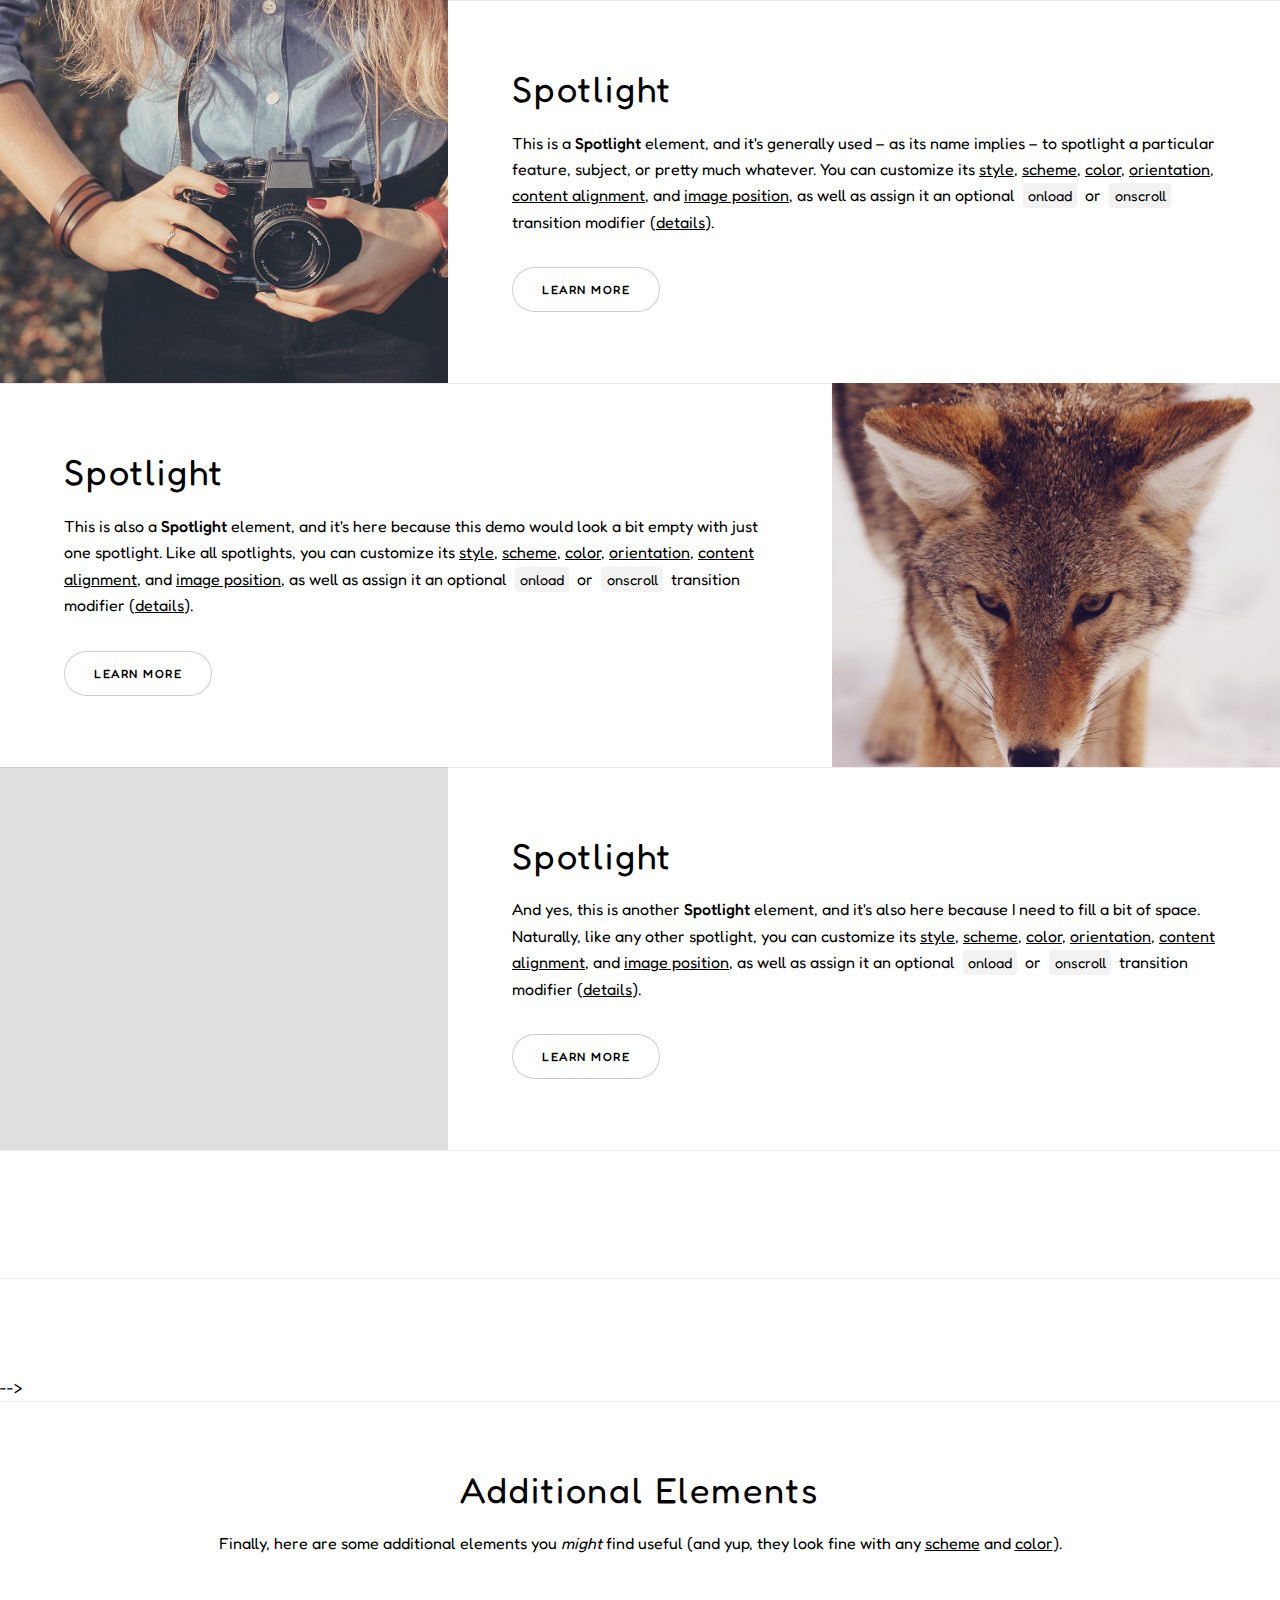
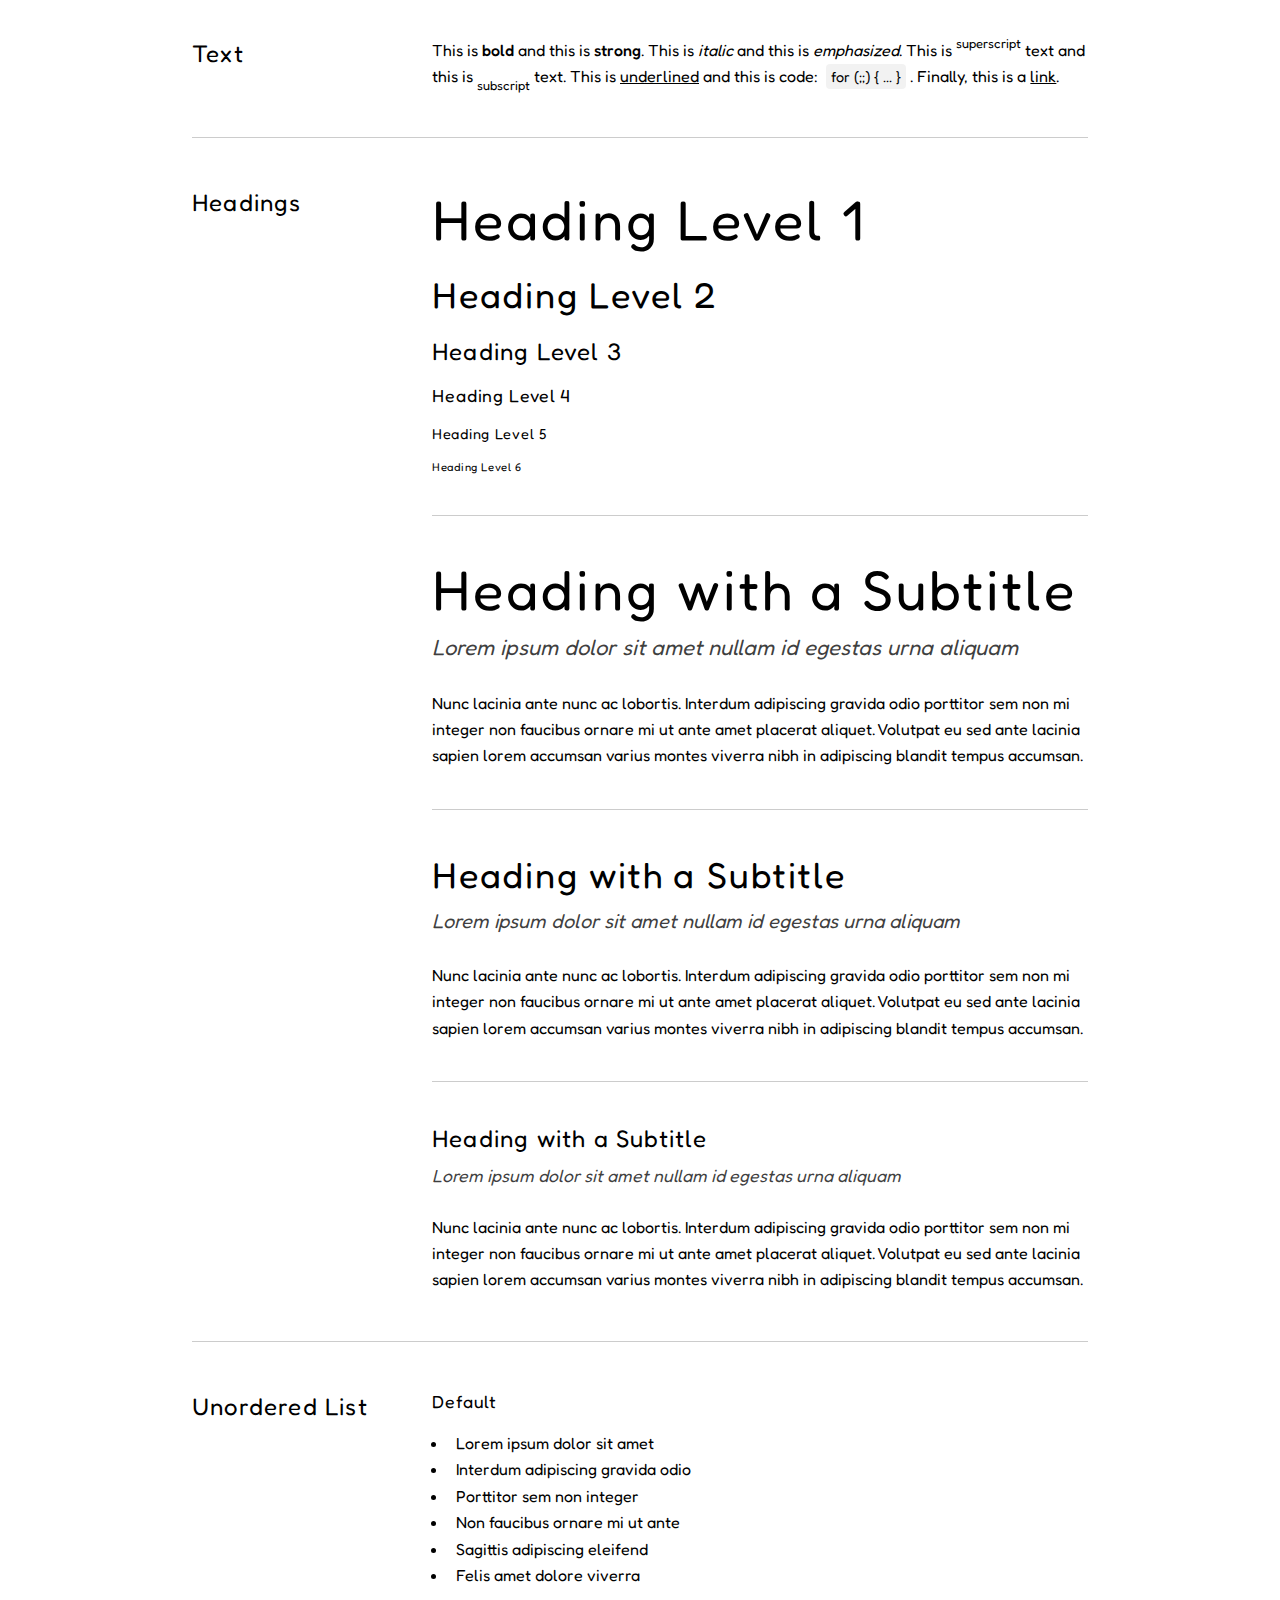
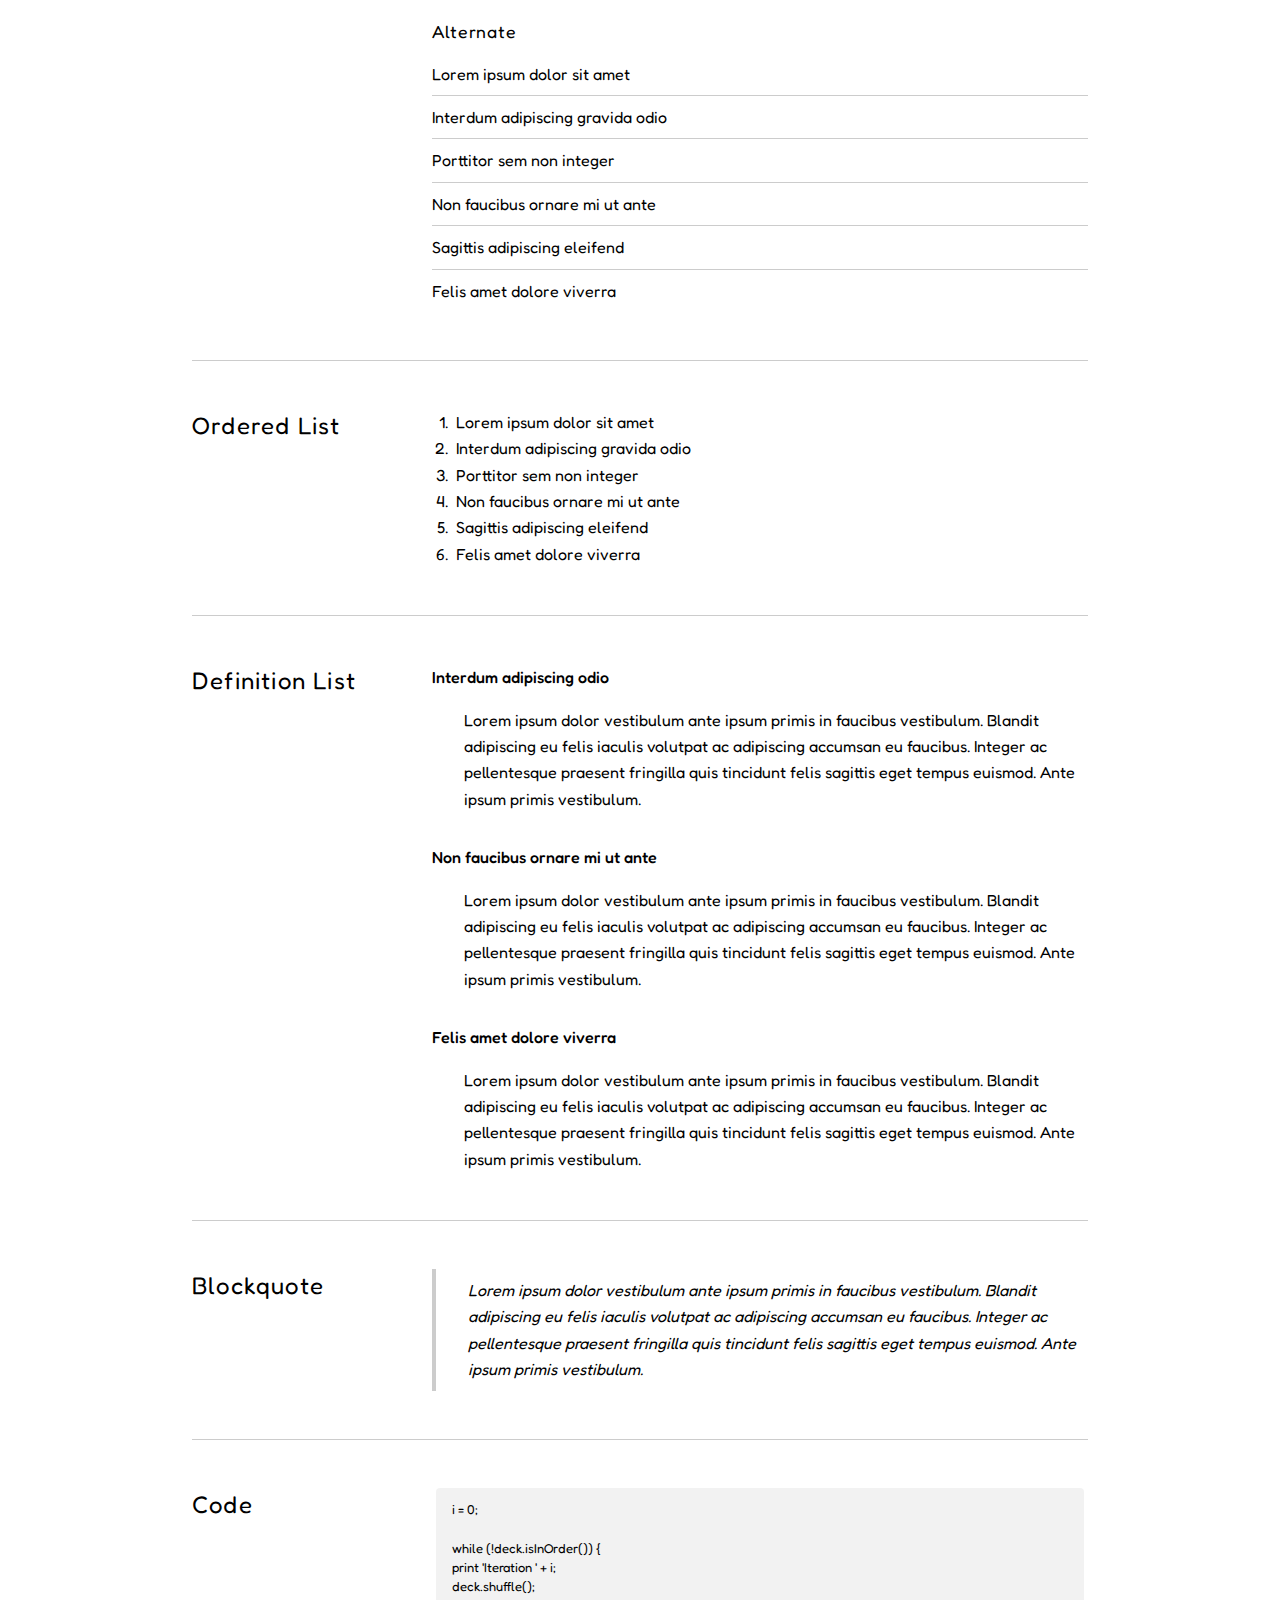
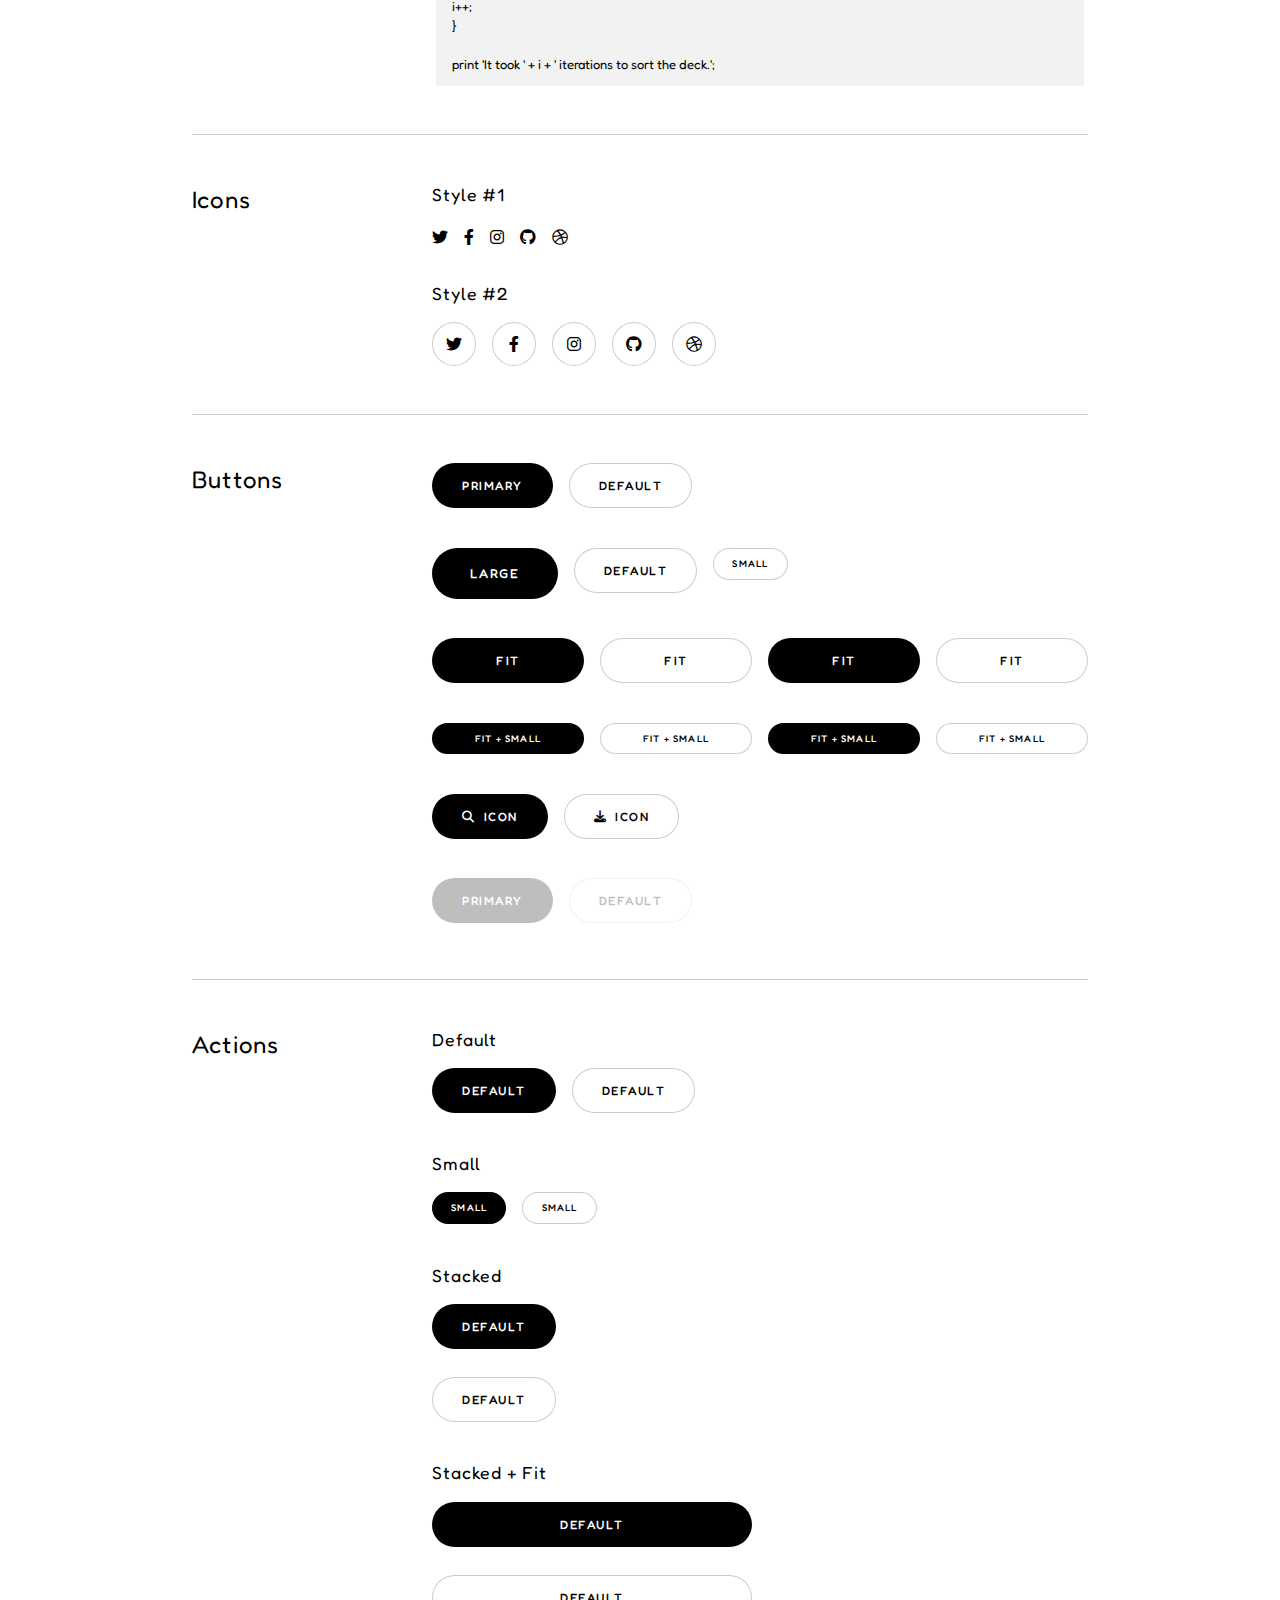
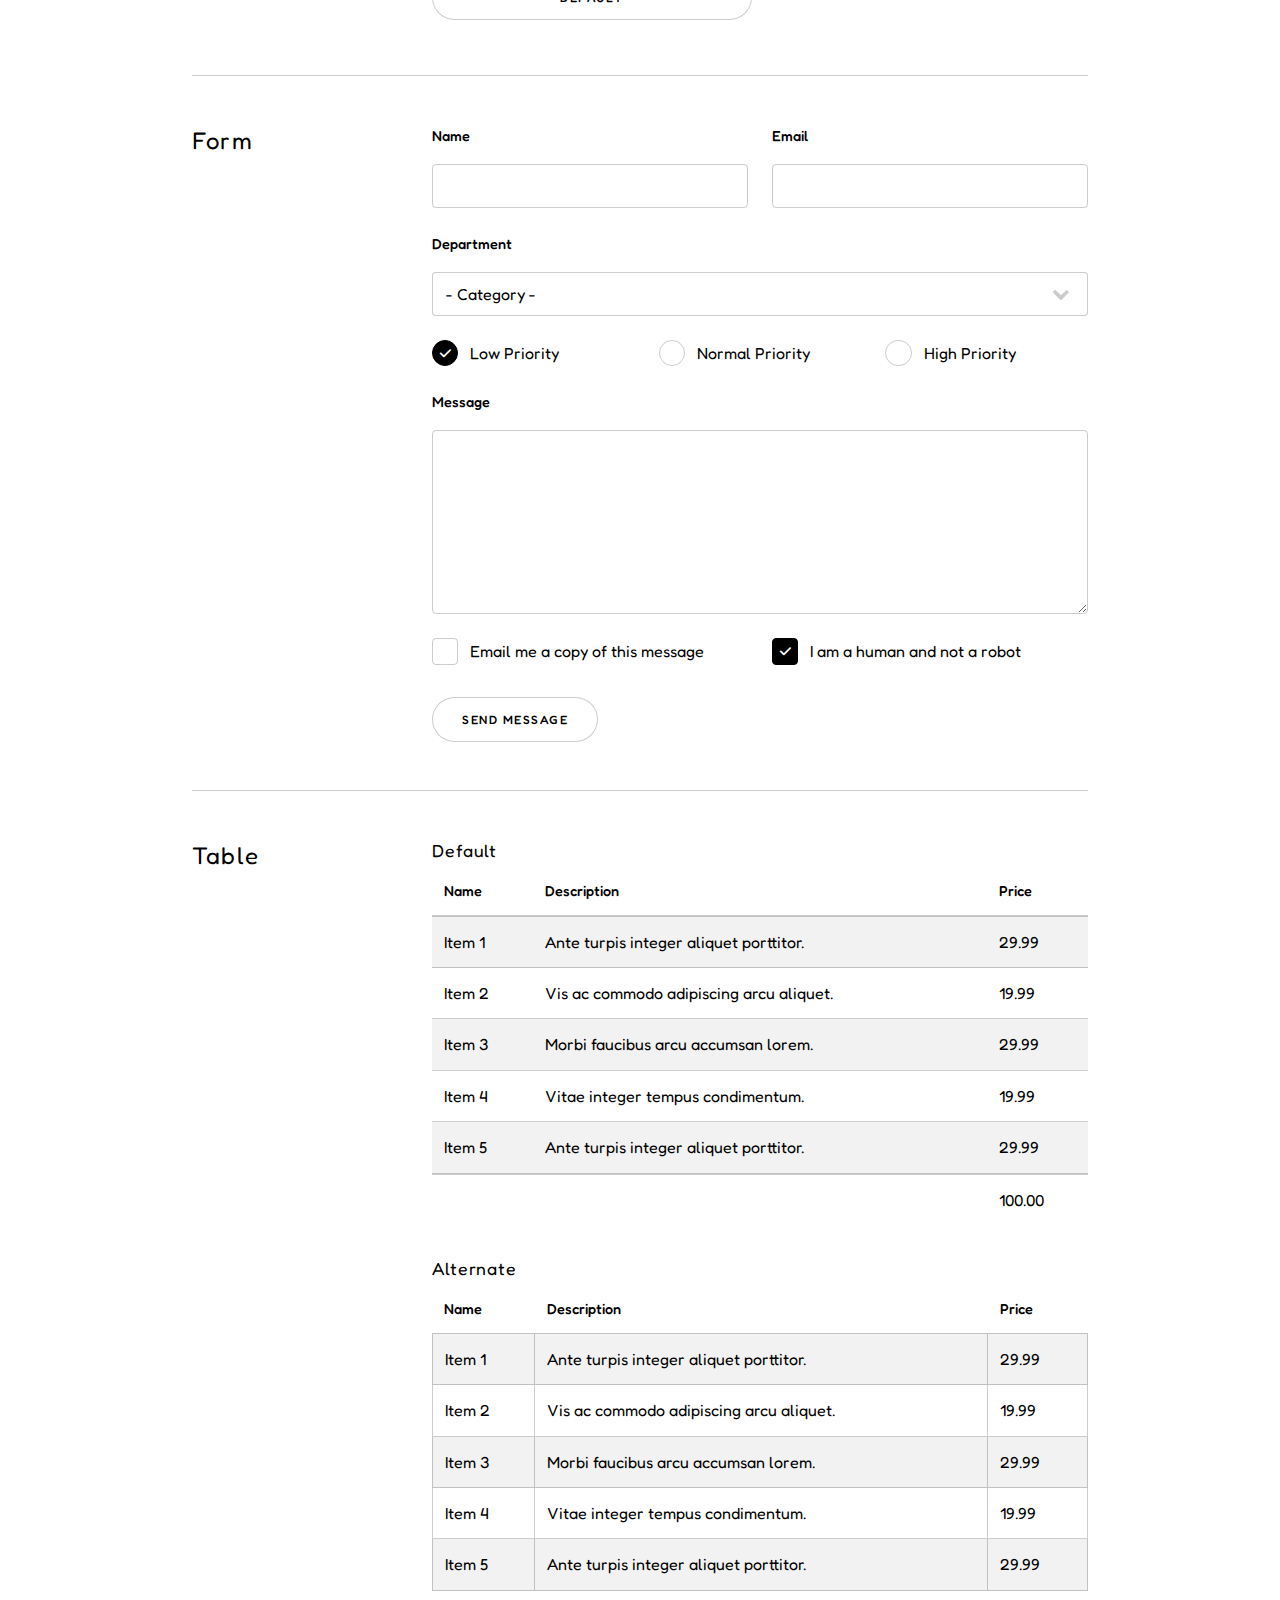
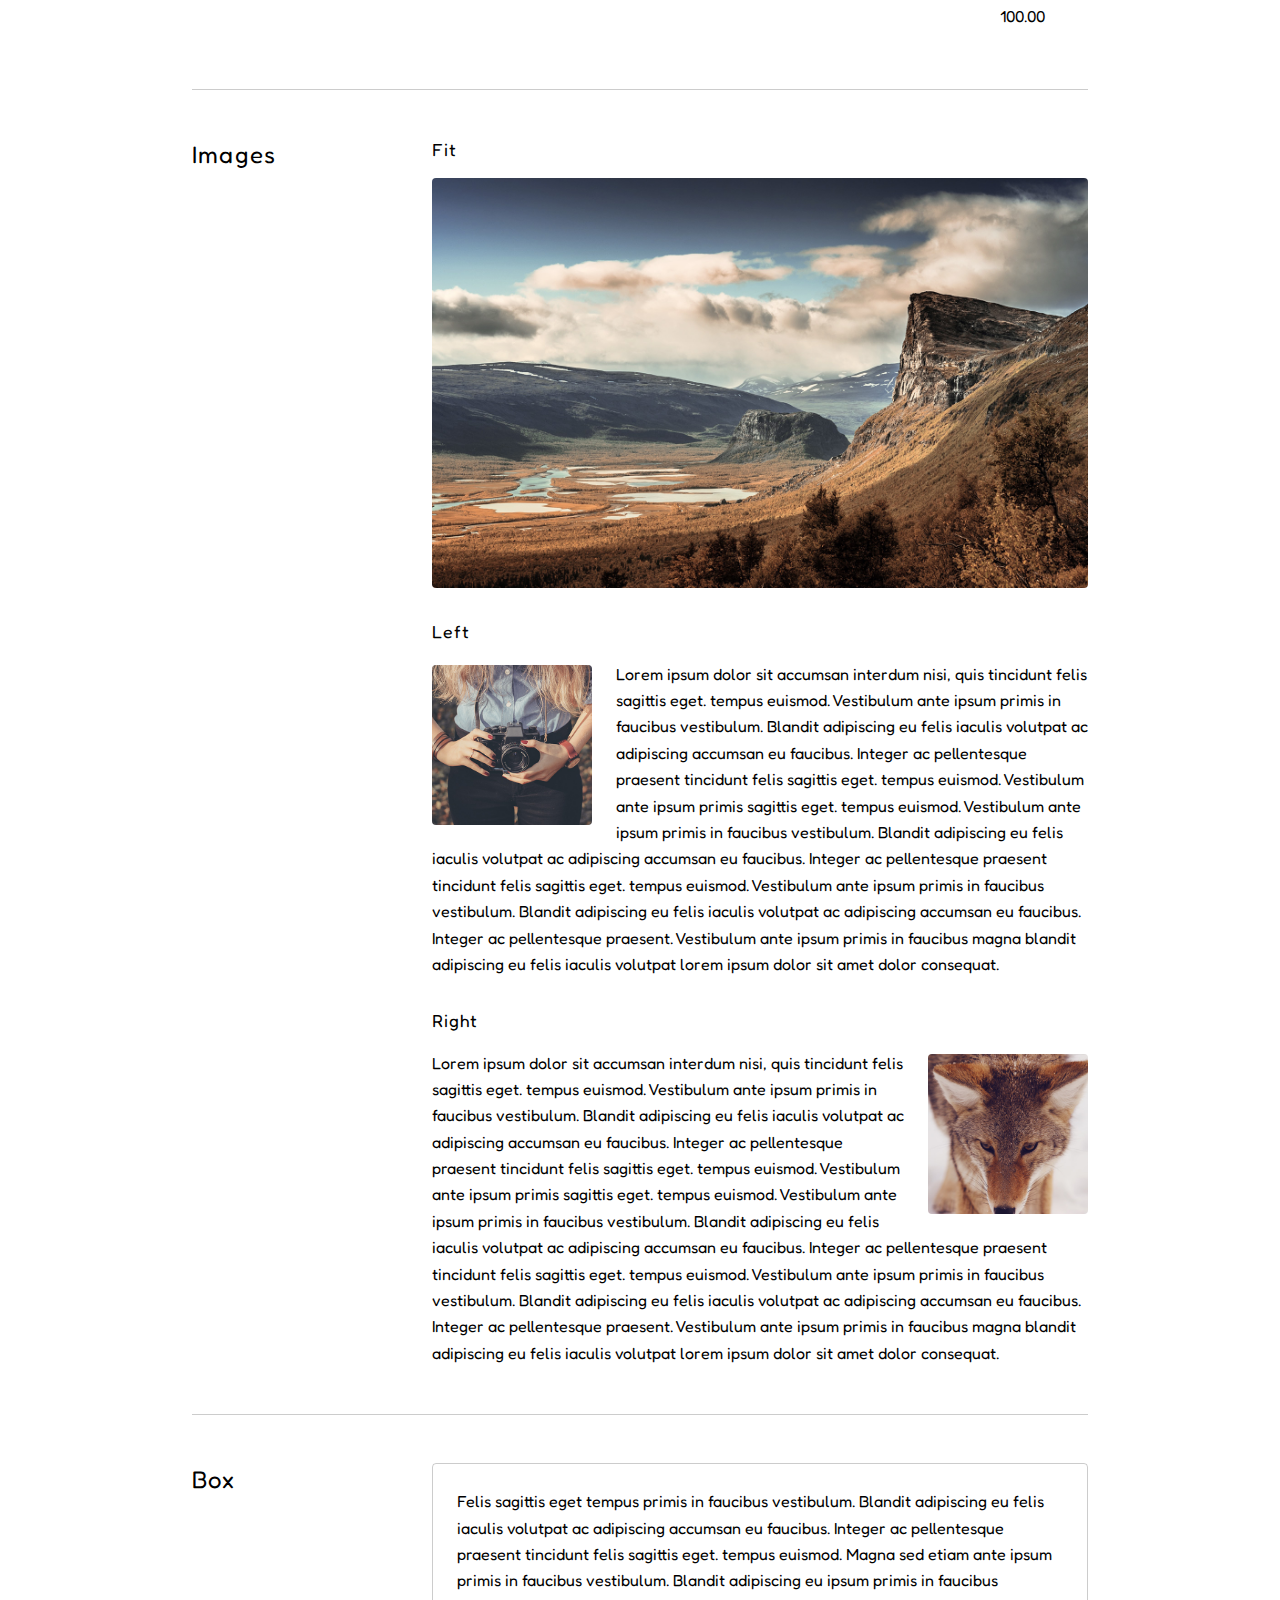
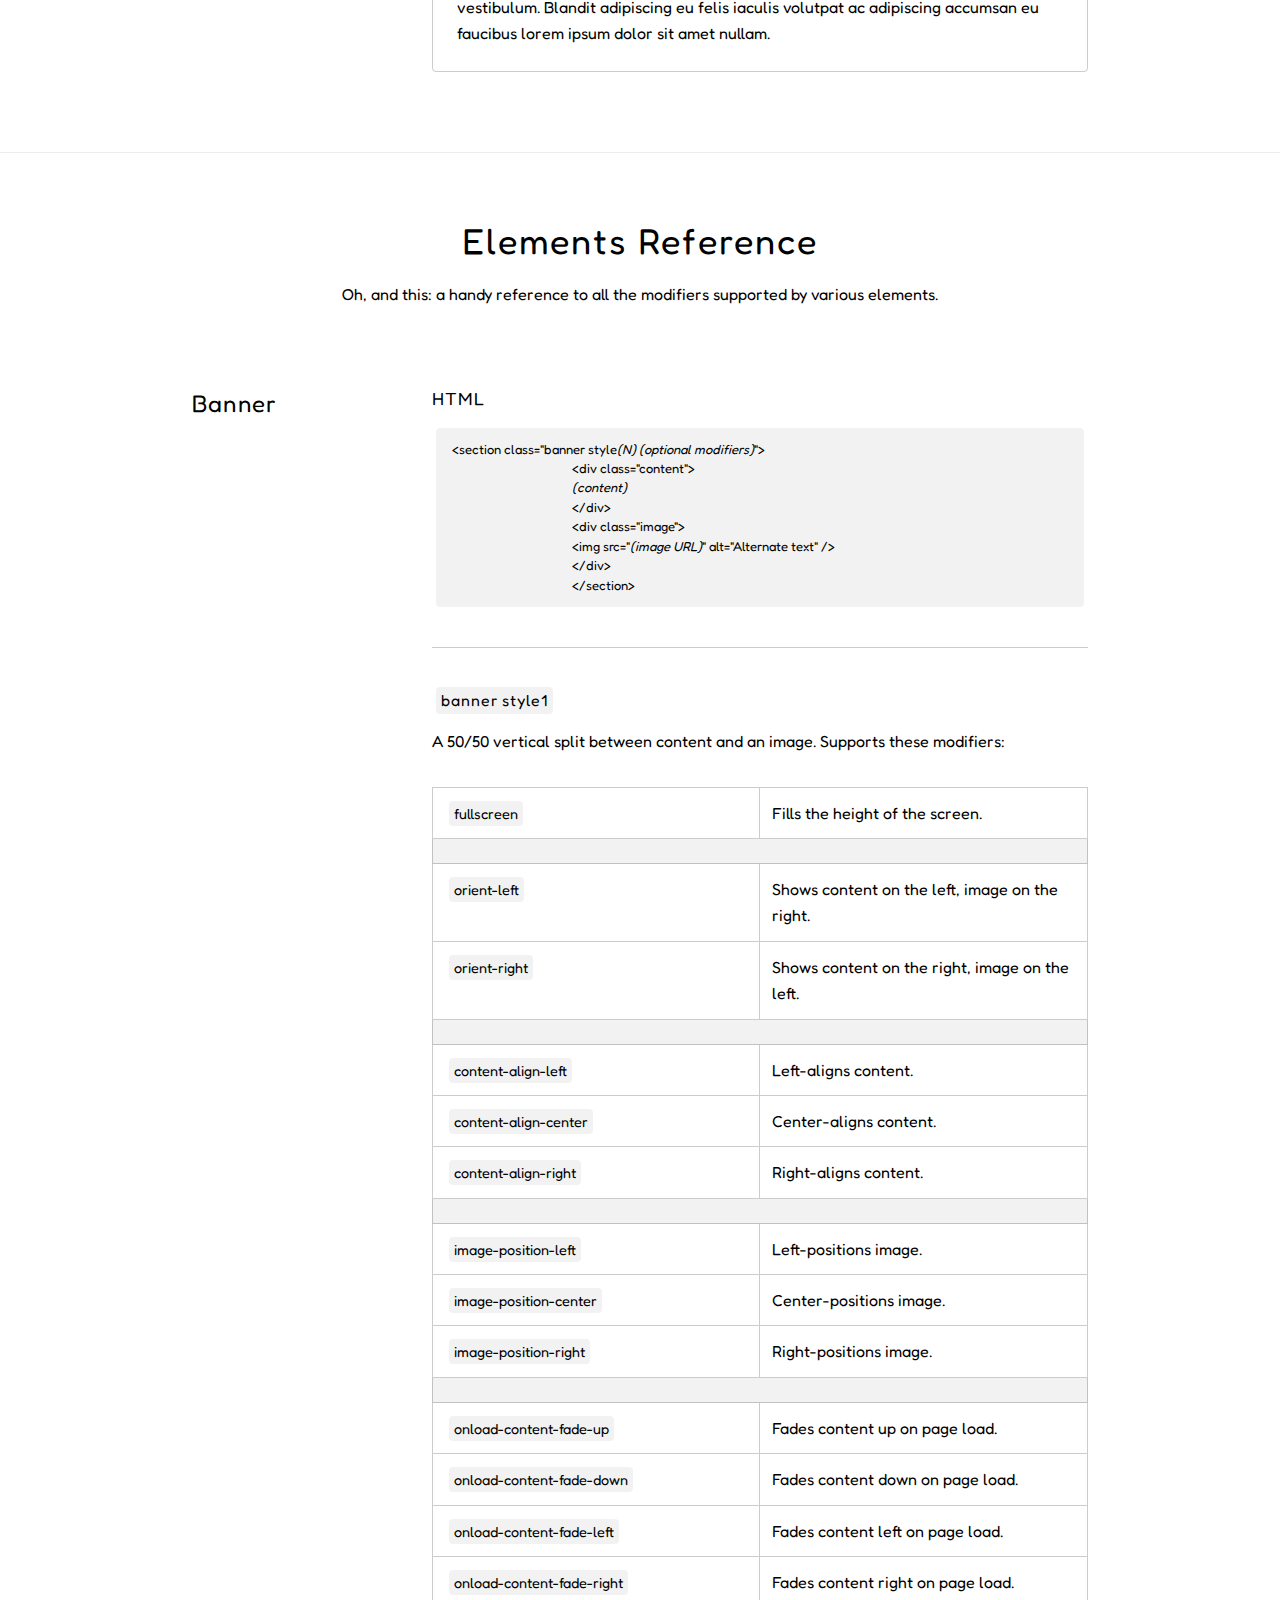
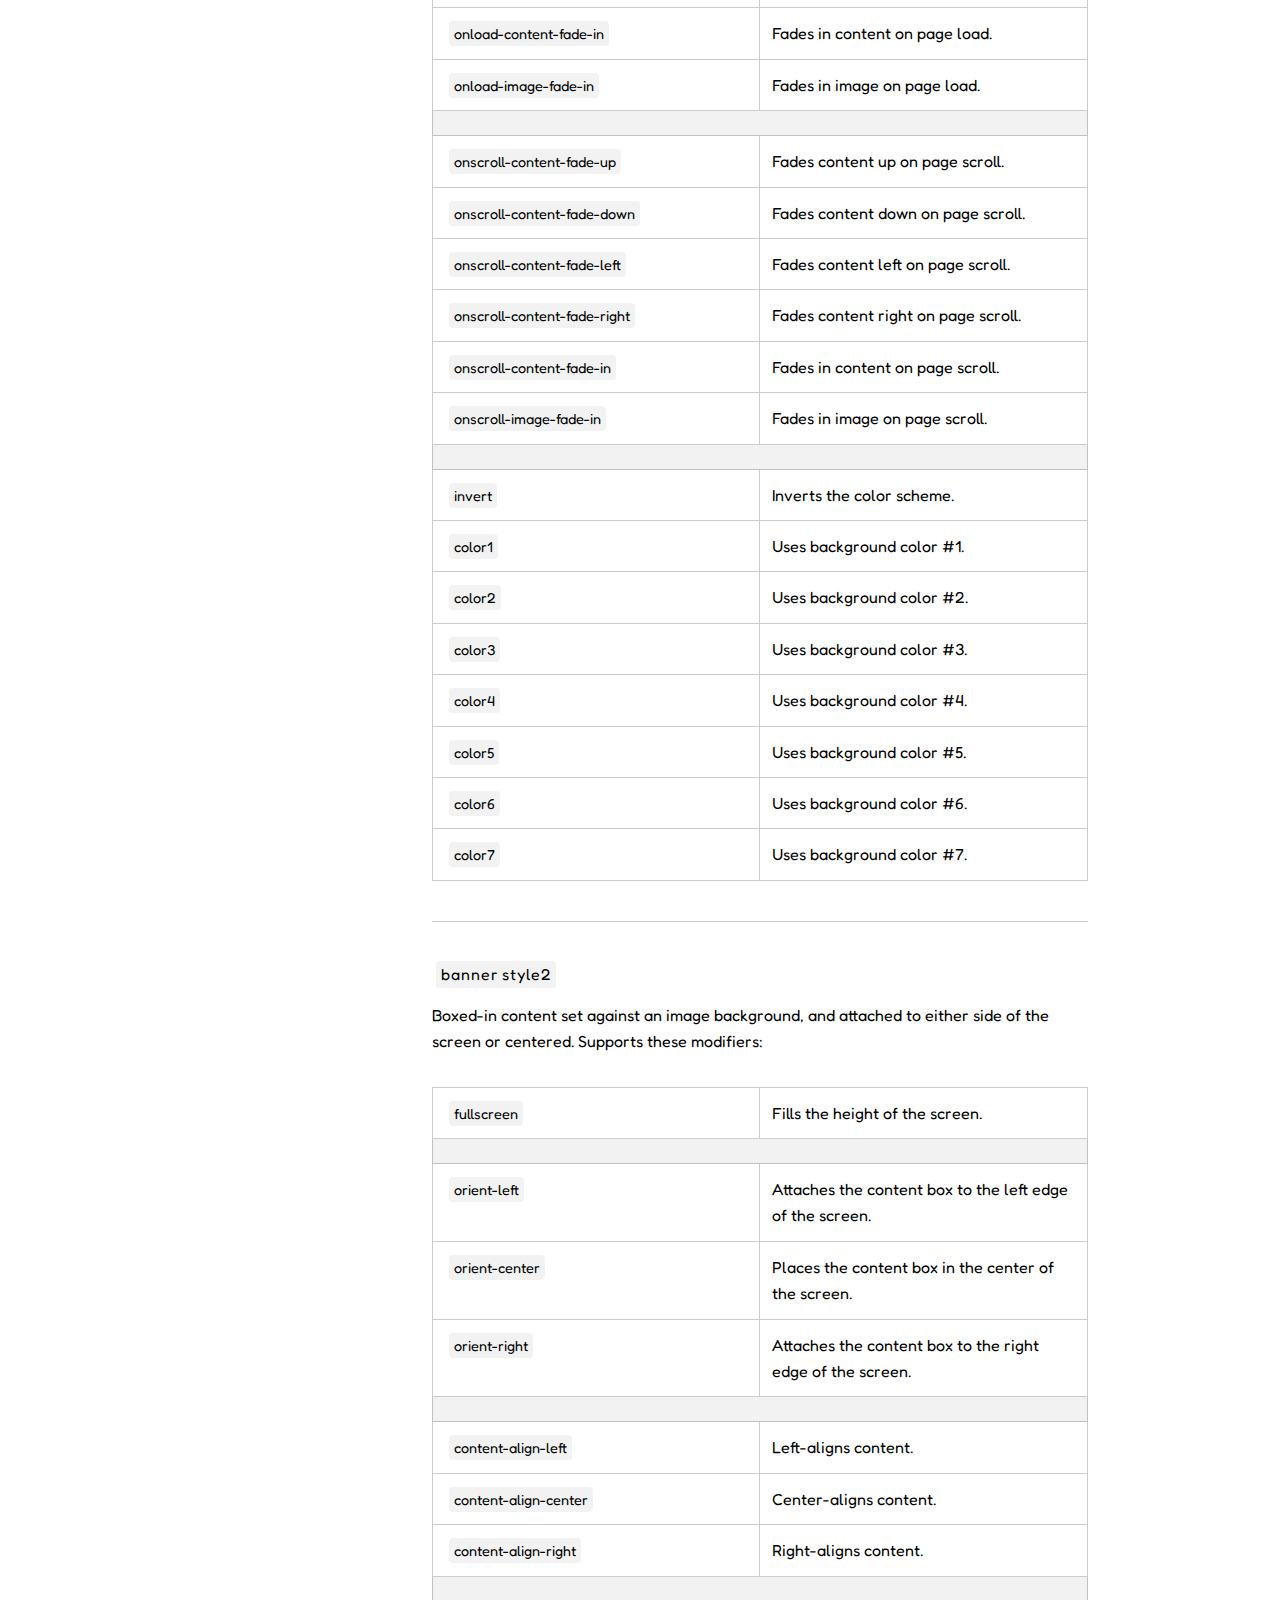
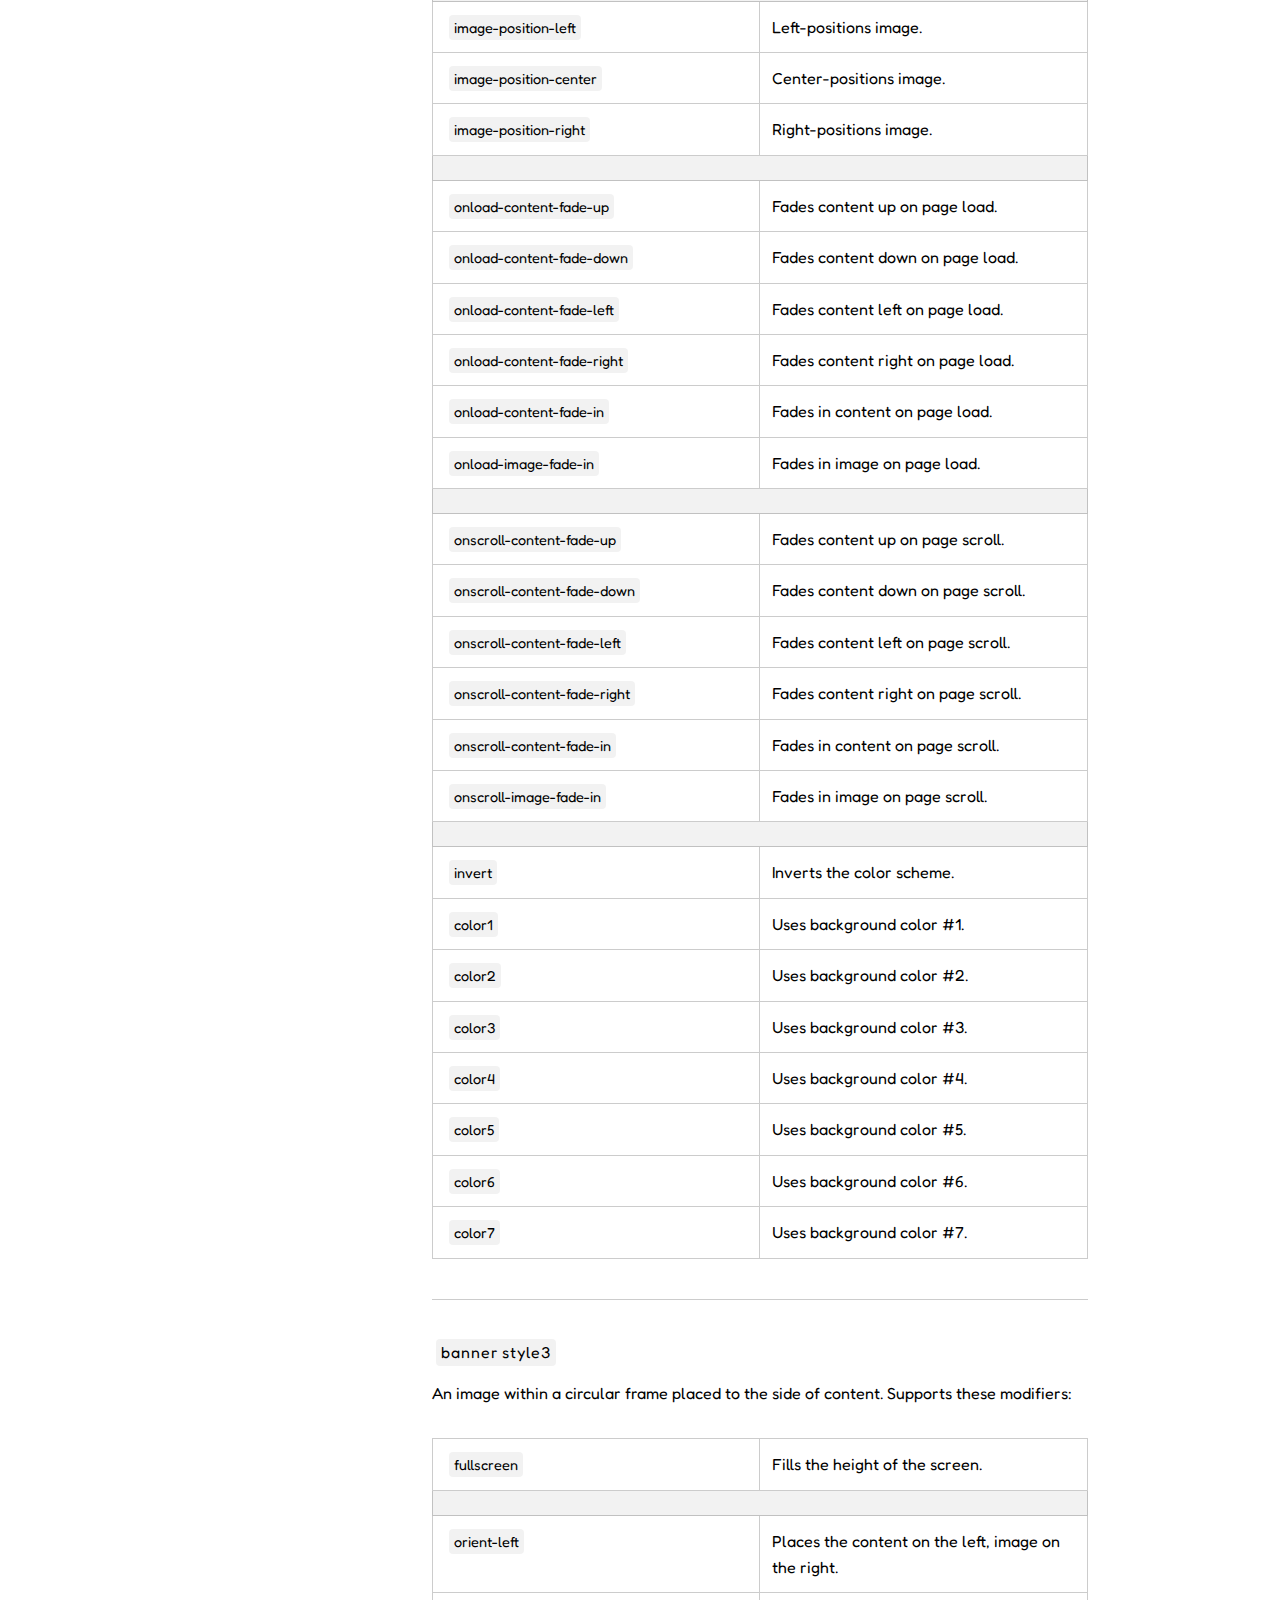
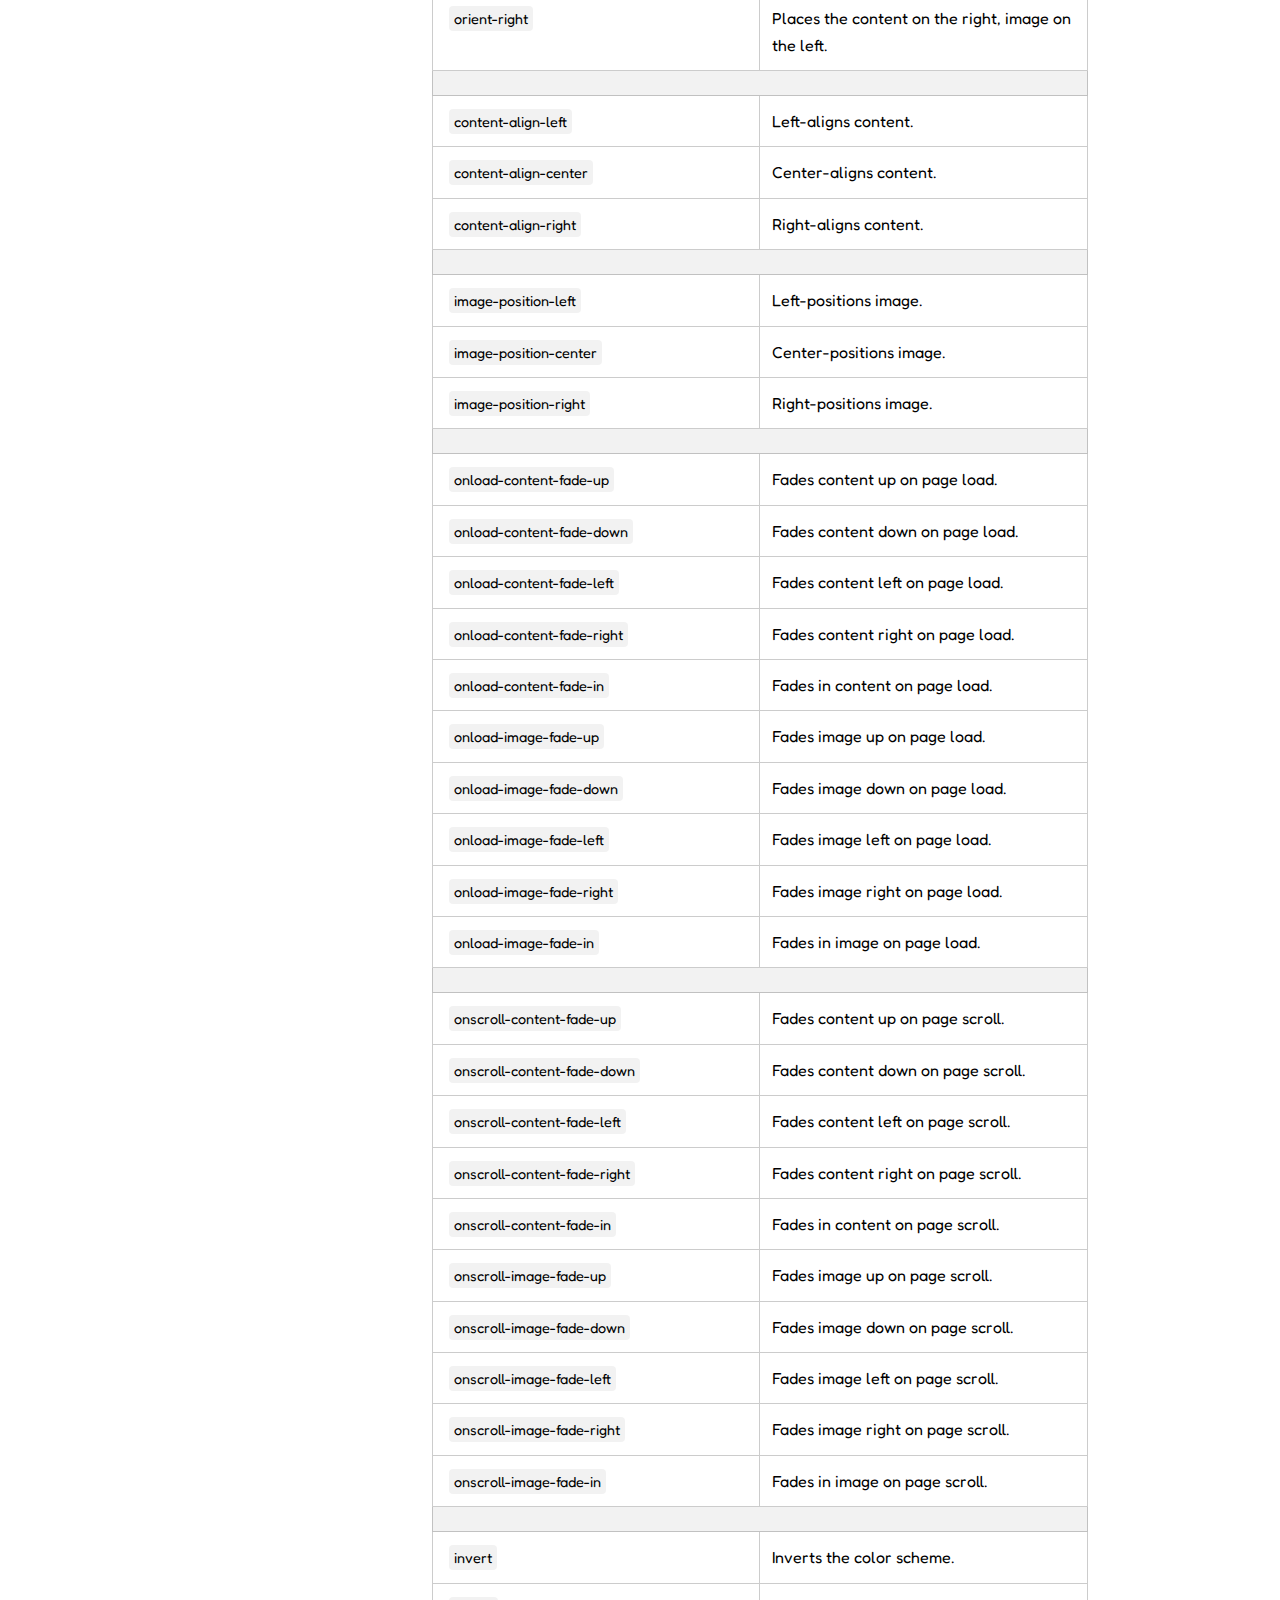
==== commit adf1ebf4: "troubleshooting html index template error" ====
--- a/public/index.html
+++ b/public/index.html
@@ -93,7 +93,2527 @@
     </div>
 </section>
 	
+<section class="wrapper style1 align-center" >
+    <div class="inner">
+        <h2></h2>
+        <p></p>
+    </div>
+
+    
+    <div class="gallery ">
+        
+    </div>
+</section>
 	
+<section class="wrapper style1 align-center">
+    <div class="inner">
+        
+        
+        <div class="items ">
+            
+        </div>
+    </div>
+</section> -->
+					
+                <section class="wrapper style1 align-center">
+                    <div class="inner">
+                        <h2>Additional Elements</h2>
+                        <p>Finally, here are some additional elements you <em>might</em> find useful (and yup, they look fine with any <span class="demo-controls">appearance</span>).</p>
+                        <div class="index align-left">
+
+                            
+                                <section>
+                                    <header>
+                                        <h3>Text</h3>
+                                    </header>
+                                    <div class="content">
+
+                                        <p>This is <b>bold</b> and this is <strong>strong</strong>. This is <i>italic</i> and this is <em>emphasized</em>.
+                                        This is <sup>superscript</sup> text and this is <sub>subscript</sub> text.
+                                        This is <u>underlined</u> and this is code: <code>for (;;) { ... }</code>.
+                                        Finally, this is a <a href="#">link</a>.</p>
+
+                                    </div>
+                                </section>
+
+                            
+                                <section>
+                                    <header>
+                                        <h3>Headings</h3>
+                                    </header>
+                                    <div class="content">
+
+                                        <h1>Heading Level 1</h1>
+                                        <h2>Heading Level 2</h2>
+                                        <h3>Heading Level 3</h3>
+                                        <h4>Heading Level 4</h4>
+                                        <h5>Heading Level 5</h5>
+                                        <h6>Heading Level 6</h6>
+
+                                        <hr />
+
+                                        <header>
+                                            <h1>Heading with a Subtitle</h1>
+                                            <p>Lorem ipsum dolor sit amet nullam id egestas urna aliquam</p>
+                                        </header>
+                                        <p>Nunc lacinia ante nunc ac lobortis. Interdum adipiscing gravida odio porttitor sem non mi integer non faucibus ornare mi ut ante amet placerat aliquet. Volutpat eu sed ante lacinia sapien lorem accumsan varius montes viverra nibh in adipiscing blandit tempus accumsan.</p>
+
+                                        <hr />
+
+                                        <header>
+                                            <h2>Heading with a Subtitle</h2>
+                                            <p>Lorem ipsum dolor sit amet nullam id egestas urna aliquam</p>
+                                        </header>
+                                        <p>Nunc lacinia ante nunc ac lobortis. Interdum adipiscing gravida odio porttitor sem non mi integer non faucibus ornare mi ut ante amet placerat aliquet. Volutpat eu sed ante lacinia sapien lorem accumsan varius montes viverra nibh in adipiscing blandit tempus accumsan.</p>
+
+                                        <hr />
+
+                                        <header>
+                                            <h3>Heading with a Subtitle</h3>
+                                            <p>Lorem ipsum dolor sit amet nullam id egestas urna aliquam</p>
+                                        </header>
+                                        <p>Nunc lacinia ante nunc ac lobortis. Interdum adipiscing gravida odio porttitor sem non mi integer non faucibus ornare mi ut ante amet placerat aliquet. Volutpat eu sed ante lacinia sapien lorem accumsan varius montes viverra nibh in adipiscing blandit tempus accumsan.</p>
+
+                                    </div>
+                                </section>
+
+                            
+                                <section>
+                                    <header>
+                                        <h3>Unordered List</h3>
+                                    </header>
+                                    <div class="content">
+
+                                        <h4>Default</h4>
+                                        <ul>
+                                            <li>Lorem ipsum dolor sit amet</li>
+                                            <li>Interdum adipiscing gravida odio</li>
+                                            <li>Porttitor sem non integer</li>
+                                            <li>Non faucibus ornare mi ut ante</li>
+                                            <li>Sagittis adipiscing eleifend</li>
+                                            <li>Felis amet dolore viverra</li>
+                                        </ul>
+
+                                        <h4>Alternate</h4>
+                                        <ul class="alt">
+                                            <li>Lorem ipsum dolor sit amet</li>
+                                            <li>Interdum adipiscing gravida odio</li>
+                                            <li>Porttitor sem non integer</li>
+                                            <li>Non faucibus ornare mi ut ante</li>
+                                            <li>Sagittis adipiscing eleifend</li>
+                                            <li>Felis amet dolore viverra</li>
+                                        </ul>
+
+                                    </div>
+                                </section>
+
+                            
+                                <section>
+                                    <header>
+                                        <h3>Ordered List</h3>
+                                    </header>
+                                    <div class="content">
+
+                                        <ol>
+                                            <li>Lorem ipsum dolor sit amet</li>
+                                            <li>Interdum adipiscing gravida odio</li>
+                                            <li>Porttitor sem non integer</li>
+                                            <li>Non faucibus ornare mi ut ante</li>
+                                            <li>Sagittis adipiscing eleifend</li>
+                                            <li>Felis amet dolore viverra</li>
+                                        </ol>
+
+                                    </div>
+                                </section>
+
+                            
+                                <section>
+                                    <header>
+                                        <h3>Definition List</h3>
+                                    </header>
+                                    <div class="content">
+
+                                        <dl>
+                                            <dt>Interdum adipiscing odio</dt>
+                                            <dd>
+                                                <p>Lorem ipsum dolor vestibulum ante ipsum primis in faucibus vestibulum. Blandit adipiscing eu felis iaculis volutpat ac adipiscing accumsan eu faucibus. Integer ac pellentesque praesent fringilla quis tincidunt felis sagittis eget tempus euismod. Ante ipsum primis vestibulum.</p>
+                                            </dd>
+                                            <dt>Non faucibus ornare mi ut ante</dt>
+                                            <dd>
+                                                <p>Lorem ipsum dolor vestibulum ante ipsum primis in faucibus vestibulum. Blandit adipiscing eu felis iaculis volutpat ac adipiscing accumsan eu faucibus. Integer ac pellentesque praesent fringilla quis tincidunt felis sagittis eget tempus euismod. Ante ipsum primis vestibulum.</p>
+                                            </dd>
+                                            <dt>Felis amet dolore viverra</dt>
+                                            <dd>
+                                                <p>Lorem ipsum dolor vestibulum ante ipsum primis in faucibus vestibulum. Blandit adipiscing eu felis iaculis volutpat ac adipiscing accumsan eu faucibus. Integer ac pellentesque praesent fringilla quis tincidunt felis sagittis eget tempus euismod. Ante ipsum primis vestibulum.</p>
+                                            </dd>
+                                        </dl>
+
+                                    </div>
+                                </section>
+
+                            
+                                <section>
+                                    <header>
+                                        <h3>Blockquote</h3>
+                                    </header>
+                                    <div class="content">
+
+                                        <blockquote>Lorem ipsum dolor vestibulum ante ipsum primis in faucibus vestibulum. Blandit adipiscing eu felis iaculis volutpat ac adipiscing accumsan eu faucibus. Integer ac pellentesque praesent fringilla quis tincidunt felis sagittis eget tempus euismod. Ante ipsum primis vestibulum.</blockquote>
+
+                                    </div>
+                                </section>
+
+                            
+                                <section>
+                                    <header>
+                                        <h3>Code</h3>
+                                    </header>
+                                    <div class="content">
+
+                                        <pre><code>i = 0;
+
+while (!deck.isInOrder()) {
+print 'Iteration ' + i;
+deck.shuffle();
+i++;
+}
+
+print 'It took ' + i + ' iterations to sort the deck.';
+</code></pre>
+
+                                    </div>
+                                </section>
+
+                            
+                                <section>
+                                    <header>
+                                        <h3>Icons</h3>
+                                    </header>
+                                    <div class="content">
+
+                                        <h4>Style #1</h4>
+                                        <ul class="icons">
+                                            <li><a href="#" class="icon brands style1 fa-twitter"><span class="label">Twitter</span></a></li>
+                                            <li><a href="#" class="icon brands style1 fa-facebook-f"><span class="label">Facebook</span></a></li>
+                                            <li><a href="#" class="icon brands style1 fa-instagram"><span class="label">Instagram</span></a></li>
+                                            <li><a href="#" class="icon brands style1 fa-github"><span class="label">Github</span></a></li>
+                                            <li><a href="#" class="icon brands style1 fa-dribbble"><span class="label">Dribbble</span></a></li>
+                                        </ul>
+
+                                        <h4>Style #2</h4>
+                                        <ul class="icons">
+                                            <li><a href="#" class="icon brands style2 fa-twitter"><span class="label">Twitter</span></a></li>
+                                            <li><a href="#" class="icon brands style2 fa-facebook-f"><span class="label">Facebook</span></a></li>
+                                            <li><a href="#" class="icon brands style2 fa-instagram"><span class="label">Instagram</span></a></li>
+                                            <li><a href="#" class="icon brands style2 fa-github"><span class="label">Github</span></a></li>
+                                            <li><a href="#" class="icon brands style2 fa-dribbble"><span class="label">Dribbble</span></a></li>
+                                        </ul>
+
+                                    </div>
+                                </section>
+
+                            
+                                <section>
+                                    <header>
+                                        <h3>Buttons</h3>
+                                    </header>
+                                    <div class="content">
+
+                                        <ul class="actions">
+                                            <li><a href="#" class="button primary">Primary</a></li>
+                                            <li><a href="#" class="button">Default</a></li>
+                                        </ul>
+                                        <ul class="actions">
+                                            <li><a href="#" class="button primary large">Large</a></li>
+                                            <li><a href="#" class="button">Default</a></li>
+                                            <li><a href="#" class="button small">Small</a></li>
+                                        </ul>
+                                        <ul class="actions fit">
+                                            <li><a href="#" class="button primary fit">Fit</a></li>
+                                            <li><a href="#" class="button fit">Fit</a></li>
+                                            <li><a href="#" class="button primary fit">Fit</a></li>
+                                            <li><a href="#" class="button fit">Fit</a></li>
+                                        </ul>
+                                        <ul class="actions fit small">
+                                            <li><a href="#" class="button primary fit small">Fit + Small</a></li>
+                                            <li><a href="#" class="button fit small">Fit + Small</a></li>
+                                            <li><a href="#" class="button primary fit small">Fit + Small</a></li>
+                                            <li><a href="#" class="button fit small">Fit + Small</a></li>
+                                        </ul>
+                                        <ul class="actions">
+                                            <li><a href="#" class="button primary icon solid fa-search">Icon</a></li>
+                                            <li><a href="#" class="button icon solid fa-download">Icon</a></li>
+                                        </ul>
+                                        <ul class="actions">
+                                            <li><span class="button primary disabled">Primary</span></li>
+                                            <li><span class="button disabled">Default</span></li>
+                                        </ul>
+
+                                    </div>
+                                </section>
+
+                            
+                                <section>
+                                    <header>
+                                        <h3>Actions</h3>
+                                    </header>
+                                    <div class="content">
+
+                                        <h4>Default</h4>
+                                        <ul class="actions">
+                                            <li><a href="#" class="button primary">Default</a></li>
+                                            <li><a href="#" class="button">Default</a></li>
+                                        </ul>
+
+                                        <h4>Small</h4>
+                                        <ul class="actions small">
+                                            <li><a href="#" class="button primary small">Small</a></li>
+                                            <li><a href="#" class="button small">Small</a></li>
+                                        </ul>
+
+                                        <h4>Stacked</h4>
+                                        <ul class="actions stacked">
+                                            <li><a href="#" class="button primary">Default</a></li>
+                                            <li><a href="#" class="button">Default</a></li>
+                                        </ul>
+
+                                        <h4>Stacked + Fit</h4>
+                                        <ul class="actions stacked">
+                                            <li><a href="#" class="button primary fit">Default</a></li>
+                                            <li><a href="#" class="button fit">Default</a></li>
+                                        </ul>
+
+                                    </div>
+                                </section>
+
+                            
+                                <section>
+                                    <header>
+                                        <h3>Form</h3>
+                                    </header>
+                                    <div class="content">
+
+                                        <form method="post" action="#">
+                                            <div class="fields">
+                                                <div class="field half">
+                                                    <label for="name">Name</label>
+                                                    <input type="text" name="name" id="name" value="" />
+                                                </div>
+                                                <div class="field half">
+                                                    <label for="email">Email</label>
+                                                    <input type="email" name="email" id="email" value="" />
+                                                </div>
+                                                <div class="field">
+                                                    <label for="department">Department</label>
+                                                    <select name="department" id="department">
+                                                        <option value="">- Category -</option>
+                                                        <option value="1">Manufacturing</option>
+                                                        <option value="2">Shipping</option>
+                                                        <option value="3">Administration</option>
+                                                        <option value="4">Human Resources</option>
+                                                    </select>
+                                                </div>
+                                                <div class="field third">
+                                                    <input type="radio" id="priority-low" name="priority" checked />
+                                                    <label for="priority-low">Low Priority</label>
+                                                </div>
+                                                <div class="field third">
+                                                    <input type="radio" id="priority-normal" name="priority" />
+                                                    <label for="priority-normal">Normal Priority</label>
+                                                </div>
+                                                <div class="field third">
+                                                    <input type="radio" id="priority-high" name="priority" />
+                                                    <label for="priority-high">High Priority</label>
+                                                </div>
+                                                <div class="field">
+                                                    <label for="message">Message</label>
+                                                    <textarea name="message" id="message" rows="6"></textarea>
+                                                </div>
+                                                <div class="field half">
+                                                    <input type="checkbox" id="copy" name="copy" />
+                                                    <label for="copy">Email me a copy of this message</label>
+                                                </div>
+                                                <div class="field half">
+                                                    <input type="checkbox" id="human" name="human" checked />
+                                                    <label for="human">I am a human and not a robot</label>
+                                                </div>
+                                            </div>
+                                            <ul class="actions">
+                                                <li><input type="submit" name="submit" id="submit" value="Send Message" /></li>
+                                            </ul>
+                                        </form>
+
+                                    </div>
+                                </section>
+
+                            
+                                <section>
+                                    <header>
+                                        <h3>Table</h3>
+                                    </header>
+                                    <div class="content">
+
+                                        <h4>Default</h4>
+                                        <div class="table-wrapper">
+                                            <table>
+                                                <thead>
+                                                    <tr>
+                                                        <th>Name</th>
+                                                        <th>Description</th>
+                                                        <th>Price</th>
+                                                    </tr>
+                                                </thead>
+                                                <tbody>
+                                                    <tr>
+                                                        <td>Item 1</td>
+                                                        <td>Ante turpis integer aliquet porttitor.</td>
+                                                        <td>29.99</td>
+                                                    </tr>
+                                                    <tr>
+                                                        <td>Item 2</td>
+                                                        <td>Vis ac commodo adipiscing arcu aliquet.</td>
+                                                        <td>19.99</td>
+                                                    </tr>
+                                                    <tr>
+                                                        <td>Item 3</td>
+                                                        <td> Morbi faucibus arcu accumsan lorem.</td>
+                                                        <td>29.99</td>
+                                                    </tr>
+                                                    <tr>
+                                                        <td>Item 4</td>
+                                                        <td>Vitae integer tempus condimentum.</td>
+                                                        <td>19.99</td>
+                                                    </tr>
+                                                    <tr>
+                                                        <td>Item 5</td>
+                                                        <td>Ante turpis integer aliquet porttitor.</td>
+                                                        <td>29.99</td>
+                                                    </tr>
+                                                </tbody>
+                                                <tfoot>
+                                                    <tr>
+                                                        <td colspan="2"></td>
+                                                        <td>100.00</td>
+                                                    </tr>
+                                                </tfoot>
+                                            </table>
+                                        </div>
+
+                                        <h4>Alternate</h4>
+                                        <div class="table-wrapper">
+                                            <table class="alt">
+                                                <thead>
+                                                    <tr>
+                                                        <th>Name</th>
+                                                        <th>Description</th>
+                                                        <th>Price</th>
+                                                    </tr>
+                                                </thead>
+                                                <tbody>
+                                                    <tr>
+                                                        <td>Item 1</td>
+                                                        <td>Ante turpis integer aliquet porttitor.</td>
+                                                        <td>29.99</td>
+                                                    </tr>
+                                                    <tr>
+                                                        <td>Item 2</td>
+                                                        <td>Vis ac commodo adipiscing arcu aliquet.</td>
+                                                        <td>19.99</td>
+                                                    </tr>
+                                                    <tr>
+                                                        <td>Item 3</td>
+                                                        <td> Morbi faucibus arcu accumsan lorem.</td>
+                                                        <td>29.99</td>
+                                                    </tr>
+                                                    <tr>
+                                                        <td>Item 4</td>
+                                                        <td>Vitae integer tempus condimentum.</td>
+                                                        <td>19.99</td>
+                                                    </tr>
+                                                    <tr>
+                                                        <td>Item 5</td>
+                                                        <td>Ante turpis integer aliquet porttitor.</td>
+                                                        <td>29.99</td>
+                                                    </tr>
+                                                </tbody>
+                                                <tfoot>
+                                                    <tr>
+                                                        <td colspan="2"></td>
+                                                        <td>100.00</td>
+                                                    </tr>
+                                                </tfoot>
+                                            </table>
+                                        </div>
+
+                                    </div>
+                                </section>
+
+                            
+                                <section>
+                                    <header>
+                                        <h3>Images</h3>
+                                    </header>
+                                    <div class="content">
+
+                                        <h4>Fit</h4>
+                                        <span class="image fit"><img src="images/banner.jpg" alt="" /></span>
+
+                                        <h4>Left</h4>
+                                        <p><span class="image left"><img src="images/pic01.jpg" alt="" /></span>Lorem ipsum dolor sit accumsan interdum nisi, quis tincidunt felis sagittis eget. tempus euismod. Vestibulum ante ipsum primis in faucibus vestibulum. Blandit adipiscing eu felis iaculis volutpat ac adipiscing accumsan eu faucibus. Integer ac pellentesque praesent tincidunt felis sagittis eget. tempus euismod. Vestibulum ante ipsum primis sagittis eget. tempus euismod. Vestibulum ante ipsum primis in faucibus vestibulum. Blandit adipiscing eu felis iaculis volutpat ac adipiscing accumsan eu faucibus. Integer ac pellentesque praesent tincidunt felis sagittis eget. tempus euismod. Vestibulum ante ipsum primis in faucibus vestibulum. Blandit adipiscing eu felis iaculis volutpat ac adipiscing accumsan eu faucibus. Integer ac pellentesque praesent. Vestibulum ante ipsum primis in faucibus magna blandit adipiscing eu felis iaculis volutpat lorem ipsum dolor sit amet dolor consequat.</p>
+
+                                        <h4>Right</h4>
+                                        <p><span class="image right"><img src="images/pic02.jpg" alt="" /></span>Lorem ipsum dolor sit accumsan interdum nisi, quis tincidunt felis sagittis eget. tempus euismod. Vestibulum ante ipsum primis in faucibus vestibulum. Blandit adipiscing eu felis iaculis volutpat ac adipiscing accumsan eu faucibus. Integer ac pellentesque praesent tincidunt felis sagittis eget. tempus euismod. Vestibulum ante ipsum primis sagittis eget. tempus euismod. Vestibulum ante ipsum primis in faucibus vestibulum. Blandit adipiscing eu felis iaculis volutpat ac adipiscing accumsan eu faucibus. Integer ac pellentesque praesent tincidunt felis sagittis eget. tempus euismod. Vestibulum ante ipsum primis in faucibus vestibulum. Blandit adipiscing eu felis iaculis volutpat ac adipiscing accumsan eu faucibus. Integer ac pellentesque praesent. Vestibulum ante ipsum primis in faucibus magna blandit adipiscing eu felis iaculis volutpat lorem ipsum dolor sit amet dolor consequat.</p>
+
+                                    </div>
+                                </section>
+
+                            
+                                <section>
+                                    <header>
+                                        <h3>Box</h3>
+                                    </header>
+                                    <div class="content">
+
+                                        <div class="box">
+                                            <p>Felis sagittis eget tempus primis in faucibus vestibulum. Blandit adipiscing eu felis iaculis volutpat ac adipiscing accumsan eu faucibus. Integer ac pellentesque praesent tincidunt felis sagittis eget. tempus euismod. Magna sed etiam ante ipsum primis in faucibus vestibulum. Blandit adipiscing eu ipsum primis in faucibus vestibulum. Blandit adipiscing eu felis iaculis volutpat ac adipiscing accumsan eu faucibus lorem ipsum dolor sit amet nullam.</p>
+                                        </div>
+
+                                    </div>
+                                </section>
+
+                        </div>
+
+
+                    </div>
+                </section>
+
+					
+                <section class="wrapper style1 align-center" id="reference">
+                    <div class="inner">
+                        <h2>Elements Reference</h2>
+                        <p>Oh, and this: a handy reference to all the modifiers supported by various elements.</p>
+                        <div class="index align-left">
+
+                            
+                                <section id="reference-banner">
+                                    <header>
+                                        <h3>Banner</h3>
+                                    </header>
+                                    <div class="content">
+
+                                        <h4>HTML</h4>
+                                        <pre><code>&lt;section class="banner style<em>(N)</em> <em>(optional modifiers)</em>"&gt;
+                                        &lt;div class="content"&gt;
+                                        <em>(content)</em>
+                                        &lt;/div&gt;
+                                        &lt;div class="image"&gt;
+                                        &lt;img src="<em>(image URL)</em>" alt="Alternate text" /&gt;
+                                        &lt;/div&gt;
+                                        &lt;/section&gt;</code></pre>
+
+                                        <hr />
+
+                                        
+                                            <section>
+                                                <h4><code>banner style1</code></h4>
+                                                <p>A 50/50 vertical split between content and an image. Supports these modifiers:</p>
+
+                                                <div class="table-wrapper">
+                                                    <table class="alt uniform fixed">
+                                                        <tbody>
+                                                            <tr>
+                                                                <td><code>fullscreen</code></td>
+                                                                <td>Fills the height of the screen.</td>
+                                                            </tr>
+                                                            <tr class="alt">
+                                                                <td colspan="2"></td>
+                                                            </tr>
+                                                            <tr>
+                                                                <td><code>orient-left</code></td>
+                                                                <td>Shows content on the left, image on the right.</td>
+                                                            </tr>
+                                                            <tr>
+                                                                <td><code>orient-right</code></td>
+                                                                <td>Shows content on the right, image on the left.</td>
+                                                            </tr>
+                                                            <tr class="alt">
+                                                                <td colspan="2"></td>
+                                                            </tr>
+                                                            <tr>
+                                                                <td><code>content-align-left</code></td>
+                                                                <td>Left-aligns content.</td>
+                                                            </tr>
+                                                            <tr>
+                                                                <td><code>content-align-center</code></td>
+                                                                <td>Center-aligns content.</td>
+                                                            </tr>
+                                                            <tr>
+                                                                <td><code>content-align-right</code></td>
+                                                                <td>Right-aligns content.</td>
+                                                            </tr>
+                                                            <tr class="alt">
+                                                                <td colspan="2"></td>
+                                                            </tr>
+                                                            <tr>
+                                                                <td><code>image-position-left</code></td>
+                                                                <td>Left-positions image.</td>
+                                                            </tr>
+                                                            <tr>
+                                                                <td><code>image-position-center</code></td>
+                                                                <td>Center-positions image.</td>
+                                                            </tr>
+                                                            <tr>
+                                                                <td><code>image-position-right</code></td>
+                                                                <td>Right-positions image.</td>
+                                                            </tr>
+                                                            <tr class="alt">
+                                                                <td colspan="2"></td>
+                                                            </tr>
+                                                            <tr>
+                                                                <td><code>onload-content-fade-up</code></td>
+                                                                <td>Fades content up on page load.</td>
+                                                            </tr>
+                                                            <tr>
+                                                                <td><code>onload-content-fade-down</code></td>
+                                                                <td>Fades content down on page load.</td>
+                                                            </tr>
+                                                            <tr>
+                                                                <td><code>onload-content-fade-left</code></td>
+                                                                <td>Fades content left on page load.</td>
+                                                            </tr>
+                                                            <tr>
+                                                                <td><code>onload-content-fade-right</code></td>
+                                                                <td>Fades content right on page load.</td>
+                                                            </tr>
+                                                            <tr>
+                                                                <td><code>onload-content-fade-in</code></td>
+                                                                <td>Fades in content on page load.</td>
+                                                            </tr>
+                                                            <tr>
+                                                                <td><code>onload-image-fade-in</code></td>
+                                                                <td>Fades in image on page load.</td>
+                                                            </tr>
+                                                            <tr class="alt">
+                                                                <td colspan="2"></td>
+                                                            </tr>
+                                                            <tr>
+                                                                <td><code>onscroll-content-fade-up</code></td>
+                                                                <td>Fades content up on page scroll.</td>
+                                                            </tr>
+                                                            <tr>
+                                                                <td><code>onscroll-content-fade-down</code></td>
+                                                                <td>Fades content down on page scroll.</td>
+                                                            </tr>
+                                                            <tr>
+                                                                <td><code>onscroll-content-fade-left</code></td>
+                                                                <td>Fades content left on page scroll.</td>
+                                                            </tr>
+                                                            <tr>
+                                                                <td><code>onscroll-content-fade-right</code></td>
+                                                                <td>Fades content right on page scroll.</td>
+                                                            </tr>
+                                                            <tr>
+                                                                <td><code>onscroll-content-fade-in</code></td>
+                                                                <td>Fades in content on page scroll.</td>
+                                                            </tr>
+                                                            <tr>
+                                                                <td><code>onscroll-image-fade-in</code></td>
+                                                                <td>Fades in image on page scroll.</td>
+                                                            </tr>
+                                                            <tr class="alt">
+                                                                <td colspan="2"></td>
+                                                            </tr>
+                                                            <tr>
+                                                                <td><code>invert</code></td>
+                                                                <td>Inverts the color scheme.</td>
+                                                            </tr>
+                                                            <tr>
+                                                                <td><code>color1</code></td>
+                                                                <td>Uses background color #1.</td>
+                                                            </tr>
+                                                            <tr>
+                                                                <td><code>color2</code></td>
+                                                                <td>Uses background color #2.</td>
+                                                            </tr>
+                                                            <tr>
+                                                                <td><code>color3</code></td>
+                                                                <td>Uses background color #3.</td>
+                                                            </tr>
+                                                            <tr>
+                                                                <td><code>color4</code></td>
+                                                                <td>Uses background color #4.</td>
+                                                            </tr>
+                                                            <tr>
+                                                                <td><code>color5</code></td>
+                                                                <td>Uses background color #5.</td>
+                                                            </tr>
+                                                            <tr>
+                                                                <td><code>color6</code></td>
+                                                                <td>Uses background color #6.</td>
+                                                            </tr>
+                                                            <tr>
+                                                                <td><code>color7</code></td>
+                                                                <td>Uses background color #7.</td>
+                                                            </tr>
+                                                        </tbody>
+                                                    </table>
+                                                </div>
+                                            </section>
+
+                                        <hr />
+
+                                        
+                                            <section>
+                                                <h4><code>banner style2</code></h4>
+                                                <p>Boxed-in content set against an image background, and attached to either side of the screen or centered. Supports these modifiers:</p>
+
+                                                <div class="table-wrapper">
+                                                    <table class="alt uniform fixed">
+                                                        <tbody>
+                                                            <tr>
+                                                                <td><code>fullscreen</code></td>
+                                                                <td>Fills the height of the screen.</td>
+                                                            </tr>
+                                                            <tr class="alt">
+                                                                <td colspan="2"></td>
+                                                            </tr>
+                                                            <tr>
+                                                                <td><code>orient-left</code></td>
+                                                                <td>Attaches the content box to the left edge of the screen.</td>
+                                                            </tr>
+                                                            <tr>
+                                                                <td><code>orient-center</code></td>
+                                                                <td>Places the content box in the center of the screen.</td>
+                                                            </tr>
+                                                            <tr>
+                                                                <td><code>orient-right</code></td>
+                                                                <td>Attaches the content box to the right edge of the screen.</td>
+                                                            </tr>
+                                                            <tr class="alt">
+                                                                <td colspan="2"></td>
+                                                            </tr>
+                                                            <tr>
+                                                                <td><code>content-align-left</code></td>
+                                                                <td>Left-aligns content.</td>
+                                                            </tr>
+                                                            <tr>
+                                                                <td><code>content-align-center</code></td>
+                                                                <td>Center-aligns content.</td>
+                                                            </tr>
+                                                            <tr>
+                                                                <td><code>content-align-right</code></td>
+                                                                <td>Right-aligns content.</td>
+                                                            </tr>
+                                                            <tr class="alt">
+                                                                <td colspan="2"></td>
+                                                            </tr>
+                                                            <tr>
+                                                                <td><code>image-position-left</code></td>
+                                                                <td>Left-positions image.</td>
+                                                            </tr>
+                                                            <tr>
+                                                                <td><code>image-position-center</code></td>
+                                                                <td>Center-positions image.</td>
+                                                            </tr>
+                                                            <tr>
+                                                                <td><code>image-position-right</code></td>
+                                                                <td>Right-positions image.</td>
+                                                            </tr>
+                                                            <tr class="alt">
+                                                                <td colspan="2"></td>
+                                                            </tr>
+                                                            <tr>
+                                                                <td><code>onload-content-fade-up</code></td>
+                                                                <td>Fades content up on page load.</td>
+                                                            </tr>
+                                                            <tr>
+                                                                <td><code>onload-content-fade-down</code></td>
+                                                                <td>Fades content down on page load.</td>
+                                                            </tr>
+                                                            <tr>
+                                                                <td><code>onload-content-fade-left</code></td>
+                                                                <td>Fades content left on page load.</td>
+                                                            </tr>
+                                                            <tr>
+                                                                <td><code>onload-content-fade-right</code></td>
+                                                                <td>Fades content right on page load.</td>
+                                                            </tr>
+                                                            <tr>
+                                                                <td><code>onload-content-fade-in</code></td>
+                                                                <td>Fades in content on page load.</td>
+                                                            </tr>
+                                                            <tr>
+                                                                <td><code>onload-image-fade-in</code></td>
+                                                                <td>Fades in image on page load.</td>
+                                                            </tr>
+                                                            <tr class="alt">
+                                                                <td colspan="2"></td>
+                                                            </tr>
+                                                            <tr>
+                                                                <td><code>onscroll-content-fade-up</code></td>
+                                                                <td>Fades content up on page scroll.</td>
+                                                            </tr>
+                                                            <tr>
+                                                                <td><code>onscroll-content-fade-down</code></td>
+                                                                <td>Fades content down on page scroll.</td>
+                                                            </tr>
+                                                            <tr>
+                                                                <td><code>onscroll-content-fade-left</code></td>
+                                                                <td>Fades content left on page scroll.</td>
+                                                            </tr>
+                                                            <tr>
+                                                                <td><code>onscroll-content-fade-right</code></td>
+                                                                <td>Fades content right on page scroll.</td>
+                                                            </tr>
+                                                            <tr>
+                                                                <td><code>onscroll-content-fade-in</code></td>
+                                                                <td>Fades in content on page scroll.</td>
+                                                            </tr>
+                                                            <tr>
+                                                                <td><code>onscroll-image-fade-in</code></td>
+                                                                <td>Fades in image on page scroll.</td>
+                                                            </tr>
+                                                            <tr class="alt">
+                                                                <td colspan="2"></td>
+                                                            </tr>
+                                                            <tr>
+                                                                <td><code>invert</code></td>
+                                                                <td>Inverts the color scheme.</td>
+                                                            </tr>
+                                                            <tr>
+                                                                <td><code>color1</code></td>
+                                                                <td>Uses background color #1.</td>
+                                                            </tr>
+                                                            <tr>
+                                                                <td><code>color2</code></td>
+                                                                <td>Uses background color #2.</td>
+                                                            </tr>
+                                                            <tr>
+                                                                <td><code>color3</code></td>
+                                                                <td>Uses background color #3.</td>
+                                                            </tr>
+                                                            <tr>
+                                                                <td><code>color4</code></td>
+                                                                <td>Uses background color #4.</td>
+                                                            </tr>
+                                                            <tr>
+                                                                <td><code>color5</code></td>
+                                                                <td>Uses background color #5.</td>
+                                                            </tr>
+                                                            <tr>
+                                                                <td><code>color6</code></td>
+                                                                <td>Uses background color #6.</td>
+                                                            </tr>
+                                                            <tr>
+                                                                <td><code>color7</code></td>
+                                                                <td>Uses background color #7.</td>
+                                                            </tr>
+                                                        </tbody>
+                                                    </table>
+                                                </div>
+                                            </section>
+
+                                        <hr />
+
+                                        
+                                            <section>
+                                                <h4><code>banner style3</code></h4>
+                                                <p>An image within a circular frame placed to the side of content. Supports these modifiers:</p>
+
+                                                <div class="table-wrapper">
+                                                    <table class="alt uniform fixed">
+                                                        <tbody>
+                                                            <tr>
+                                                                <td><code>fullscreen</code></td>
+                                                                <td>Fills the height of the screen.</td>
+                                                            </tr>
+                                                            <tr class="alt">
+                                                                <td colspan="2"></td>
+                                                            </tr>
+                                                            <tr>
+                                                                <td><code>orient-left</code></td>
+                                                                <td>Places the content on the left, image on the right.</td>
+                                                            </tr>
+                                                            <tr>
+                                                                <td><code>orient-right</code></td>
+                                                                <td>Places the content on the right, image on the left.</td>
+                                                            </tr>
+                                                            <tr class="alt">
+                                                                <td colspan="2"></td>
+                                                            </tr>
+                                                            <tr>
+                                                                <td><code>content-align-left</code></td>
+                                                                <td>Left-aligns content.</td>
+                                                            </tr>
+                                                            <tr>
+                                                                <td><code>content-align-center</code></td>
+                                                                <td>Center-aligns content.</td>
+                                                            </tr>
+                                                            <tr>
+                                                                <td><code>content-align-right</code></td>
+                                                                <td>Right-aligns content.</td>
+                                                            </tr>
+                                                            <tr class="alt">
+                                                                <td colspan="2"></td>
+                                                            </tr>
+                                                            <tr>
+                                                                <td><code>image-position-left</code></td>
+                                                                <td>Left-positions image.</td>
+                                                            </tr>
+                                                            <tr>
+                                                                <td><code>image-position-center</code></td>
+                                                                <td>Center-positions image.</td>
+                                                            </tr>
+                                                            <tr>
+                                                                <td><code>image-position-right</code></td>
+                                                                <td>Right-positions image.</td>
+                                                            </tr>
+                                                            <tr class="alt">
+                                                                <td colspan="2"></td>
+                                                            </tr>
+                                                            <tr>
+                                                                <td><code>onload-content-fade-up</code></td>
+                                                                <td>Fades content up on page load.</td>
+                                                            </tr>
+                                                            <tr>
+                                                                <td><code>onload-content-fade-down</code></td>
+                                                                <td>Fades content down on page load.</td>
+                                                            </tr>
+                                                            <tr>
+                                                                <td><code>onload-content-fade-left</code></td>
+                                                                <td>Fades content left on page load.</td>
+                                                            </tr>
+                                                            <tr>
+                                                                <td><code>onload-content-fade-right</code></td>
+                                                                <td>Fades content right on page load.</td>
+                                                            </tr>
+                                                            <tr>
+                                                                <td><code>onload-content-fade-in</code></td>
+                                                                <td>Fades in content on page load.</td>
+                                                            </tr>
+                                                            <tr>
+                                                                <td><code>onload-image-fade-up</code></td>
+                                                                <td>Fades image up on page load.</td>
+                                                            </tr>
+                                                            <tr>
+                                                                <td><code>onload-image-fade-down</code></td>
+                                                                <td>Fades image down on page load.</td>
+                                                            </tr>
+                                                            <tr>
+                                                                <td><code>onload-image-fade-left</code></td>
+                                                                <td>Fades image left on page load.</td>
+                                                            </tr>
+                                                            <tr>
+                                                                <td><code>onload-image-fade-right</code></td>
+                                                                <td>Fades image right on page load.</td>
+                                                            </tr>
+                                                            <tr>
+                                                                <td><code>onload-image-fade-in</code></td>
+                                                                <td>Fades in image on page load.</td>
+                                                            </tr>
+                                                            <tr class="alt">
+                                                                <td colspan="2"></td>
+                                                            </tr>
+                                                            <tr>
+                                                                <td><code>onscroll-content-fade-up</code></td>
+                                                                <td>Fades content up on page scroll.</td>
+                                                            </tr>
+                                                            <tr>
+                                                                <td><code>onscroll-content-fade-down</code></td>
+                                                                <td>Fades content down on page scroll.</td>
+                                                            </tr>
+                                                            <tr>
+                                                                <td><code>onscroll-content-fade-left</code></td>
+                                                                <td>Fades content left on page scroll.</td>
+                                                            </tr>
+                                                            <tr>
+                                                                <td><code>onscroll-content-fade-right</code></td>
+                                                                <td>Fades content right on page scroll.</td>
+                                                            </tr>
+                                                            <tr>
+                                                                <td><code>onscroll-content-fade-in</code></td>
+                                                                <td>Fades in content on page scroll.</td>
+                                                            </tr>
+                                                            <tr>
+                                                                <td><code>onscroll-image-fade-up</code></td>
+                                                                <td>Fades image up on page scroll.</td>
+                                                            </tr>
+                                                            <tr>
+                                                                <td><code>onscroll-image-fade-down</code></td>
+                                                                <td>Fades image down on page scroll.</td>
+                                                            </tr>
+                                                            <tr>
+                                                                <td><code>onscroll-image-fade-left</code></td>
+                                                                <td>Fades image left on page scroll.</td>
+                                                            </tr>
+                                                            <tr>
+                                                                <td><code>onscroll-image-fade-right</code></td>
+                                                                <td>Fades image right on page scroll.</td>
+                                                            </tr>
+                                                            <tr>
+                                                                <td><code>onscroll-image-fade-in</code></td>
+                                                                <td>Fades in image on page scroll.</td>
+                                                            </tr>
+                                                            <tr class="alt">
+                                                                <td colspan="2"></td>
+                                                            </tr>
+                                                            <tr>
+                                                                <td><code>invert</code></td>
+                                                                <td>Inverts the color scheme.</td>
+                                                            </tr>
+                                                            <tr>
+                                                                <td><code>color1</code></td>
+                                                                <td>Uses background color #1.</td>
+                                                            </tr>
+                                                            <tr>
+                                                                <td><code>color2</code></td>
+                                                                <td>Uses background color #2.</td>
+                                                            </tr>
+                                                            <tr>
+                                                                <td><code>color3</code></td>
+                                                                <td>Uses background color #3.</td>
+                                                            </tr>
+                                                            <tr>
+                                                                <td><code>color4</code></td>
+                                                                <td>Uses background color #4.</td>
+                                                            </tr>
+                                                            <tr>
+                                                                <td><code>color5</code></td>
+                                                                <td>Uses background color #5.</td>
+                                                            </tr>
+                                                            <tr>
+                                                                <td><code>color6</code></td>
+                                                                <td>Uses background color #6.</td>
+                                                            </tr>
+                                                            <tr>
+                                                                <td><code>color7</code></td>
+                                                                <td>Uses background color #7.</td>
+                                                            </tr>
+                                                        </tbody>
+                                                    </table>
+                                                </div>
+                                            </section>
+
+                                        <hr />
+
+                                        
+                                            <section>
+                                                <h4><code>banner style4</code></h4>
+                                                <p>An image within a phone-shaped frame placed to the side of content. Supports these modifiers:</p>
+
+                                                <div class="table-wrapper">
+                                                    <table class="alt uniform fixed">
+                                                        <tbody>
+                                                            <tr>
+                                                                <td><code>fullscreen</code></td>
+                                                                <td>Fills the height of the screen.</td>
+                                                            </tr>
+                                                            <tr class="alt">
+                                                                <td colspan="2"></td>
+                                                            </tr>
+                                                            <tr>
+                                                                <td><code>iphone</code></td>
+                                                                <td>Uses iPhone styling for image frame.</td>
+                                                            </tr>
+                                                            <tr>
+                                                                <td><code>android</code></td>
+                                                                <td>Uses Android styling for image frame.</td>
+                                                            </tr>
+                                                            <tr class="alt">
+                                                                <td colspan="2"></td>
+                                                            </tr>
+                                                            <tr>
+                                                                <td><code>orient-left</code></td>
+                                                                <td>Places the content on the left, image on the right.</td>
+                                                            </tr>
+                                                            <tr>
+                                                                <td><code>orient-right</code></td>
+                                                                <td>Places the content on the right, image on the left.</td>
+                                                            </tr>
+                                                            <tr class="alt">
+                                                                <td colspan="2"></td>
+                                                            </tr>
+                                                            <tr>
+                                                                <td><code>content-align-left</code></td>
+                                                                <td>Left-aligns content.</td>
+                                                            </tr>
+                                                            <tr>
+                                                                <td><code>content-align-center</code></td>
+                                                                <td>Center-aligns content.</td>
+                                                            </tr>
+                                                            <tr>
+                                                                <td><code>content-align-right</code></td>
+                                                                <td>Right-aligns content.</td>
+                                                            </tr>
+                                                            <tr class="alt">
+                                                                <td colspan="2"></td>
+                                                            </tr>
+                                                            <tr>
+                                                                <td><code>image-position-left</code></td>
+                                                                <td>Left-positions image.</td>
+                                                            </tr>
+                                                            <tr>
+                                                                <td><code>image-position-center</code></td>
+                                                                <td>Center-positions image.</td>
+                                                            </tr>
+                                                            <tr>
+                                                                <td><code>image-position-right</code></td>
+                                                                <td>Right-positions image.</td>
+                                                            </tr>
+                                                            <tr class="alt">
+                                                                <td colspan="2"></td>
+                                                            </tr>
+                                                            <tr>
+                                                                <td><code>onload-content-fade-up</code></td>
+                                                                <td>Fades content up on page load.</td>
+                                                            </tr>
+                                                            <tr>
+                                                                <td><code>onload-content-fade-down</code></td>
+                                                                <td>Fades content down on page load.</td>
+                                                            </tr>
+                                                            <tr>
+                                                                <td><code>onload-content-fade-left</code></td>
+                                                                <td>Fades content left on page load.</td>
+                                                            </tr>
+                                                            <tr>
+                                                                <td><code>onload-content-fade-right</code></td>
+                                                                <td>Fades content right on page load.</td>
+                                                            </tr>
+                                                            <tr>
+                                                                <td><code>onload-content-fade-in</code></td>
+                                                                <td>Fades in content on page load.</td>
+                                                            </tr>
+                                                            <tr>
+                                                                <td><code>onload-image-fade-up</code></td>
+                                                                <td>Fades image up on page load.</td>
+                                                            </tr>
+                                                            <tr>
+                                                                <td><code>onload-image-fade-down</code></td>
+                                                                <td>Fades image down on page load.</td>
+                                                            </tr>
+                                                            <tr>
+                                                                <td><code>onload-image-fade-left</code></td>
+                                                                <td>Fades image left on page load.</td>
+                                                            </tr>
+                                                            <tr>
+                                                                <td><code>onload-image-fade-right</code></td>
+                                                                <td>Fades image right on page load.</td>
+                                                            </tr>
+                                                            <tr>
+                                                                <td><code>onload-image-fade-in</code></td>
+                                                                <td>Fades in image on page load.</td>
+                                                            </tr>
+                                                            <tr class="alt">
+                                                                <td colspan="2"></td>
+                                                            </tr>
+                                                            <tr>
+                                                                <td><code>onscroll-content-fade-up</code></td>
+                                                                <td>Fades content up on page scroll.</td>
+                                                            </tr>
+                                                            <tr>
+                                                                <td><code>onscroll-content-fade-down</code></td>
+                                                                <td>Fades content down on page scroll.</td>
+                                                            </tr>
+                                                            <tr>
+                                                                <td><code>onscroll-content-fade-left</code></td>
+                                                                <td>Fades content left on page scroll.</td>
+                                                            </tr>
+                                                            <tr>
+                                                                <td><code>onscroll-content-fade-right</code></td>
+                                                                <td>Fades content right on page scroll.</td>
+                                                            </tr>
+                                                            <tr>
+                                                                <td><code>onscroll-content-fade-in</code></td>
+                                                                <td>Fades in content on page scroll.</td>
+                                                            </tr>
+                                                            <tr>
+                                                                <td><code>onscroll-image-fade-up</code></td>
+                                                                <td>Fades image up on page scroll.</td>
+                                                            </tr>
+                                                            <tr>
+                                                                <td><code>onscroll-image-fade-down</code></td>
+                                                                <td>Fades image down on page scroll.</td>
+                                                            </tr>
+                                                            <tr>
+                                                                <td><code>onscroll-image-fade-left</code></td>
+                                                                <td>Fades image left on page scroll.</td>
+                                                            </tr>
+                                                            <tr>
+                                                                <td><code>onscroll-image-fade-right</code></td>
+                                                                <td>Fades image right on page scroll.</td>
+                                                            </tr>
+                                                            <tr>
+                                                                <td><code>onscroll-image-fade-in</code></td>
+                                                                <td>Fades in image on page scroll.</td>
+                                                            </tr>
+                                                            <tr class="alt">
+                                                                <td colspan="2"></td>
+                                                            </tr>
+                                                            <tr>
+                                                                <td><code>invert</code></td>
+                                                                <td>Inverts the color scheme.</td>
+                                                            </tr>
+                                                            <tr>
+                                                                <td><code>color1</code></td>
+                                                                <td>Uses background color #1.</td>
+                                                            </tr>
+                                                            <tr>
+                                                                <td><code>color2</code></td>
+                                                                <td>Uses background color #2.</td>
+                                                            </tr>
+                                                            <tr>
+                                                                <td><code>color3</code></td>
+                                                                <td>Uses background color #3.</td>
+                                                            </tr>
+                                                            <tr>
+                                                                <td><code>color4</code></td>
+                                                                <td>Uses background color #4.</td>
+                                                            </tr>
+                                                            <tr>
+                                                                <td><code>color5</code></td>
+                                                                <td>Uses background color #5.</td>
+                                                            </tr>
+                                                            <tr>
+                                                                <td><code>color6</code></td>
+                                                                <td>Uses background color #6.</td>
+                                                            </tr>
+                                                            <tr>
+                                                                <td><code>color7</code></td>
+                                                                <td>Uses background color #7.</td>
+                                                            </tr>
+                                                        </tbody>
+                                                    </table>
+                                                </div>
+                                            </section>
+
+                                        <hr />
+
+                                        
+                                            <section>
+                                                <h4><code>banner style5</code></h4>
+                                                <p>Content set directly against an image background. Supports these modifiers:</p>
+
+                                                <div class="table-wrapper">
+                                                    <table class="alt uniform fixed">
+                                                        <tbody>
+                                                            <tr>
+                                                                <td><code>fullscreen</code></td>
+                                                                <td>Fills the height of the screen.</td>
+                                                            </tr>
+                                                            <tr class="alt">
+                                                                <td colspan="2"></td>
+                                                            </tr>
+                                                            <tr>
+                                                                <td><code>content-align-left</code></td>
+                                                                <td>Left-aligns content.</td>
+                                                            </tr>
+                                                            <tr>
+                                                                <td><code>content-align-center</code></td>
+                                                                <td>Center-aligns content.</td>
+                                                            </tr>
+                                                            <tr>
+                                                                <td><code>content-align-right</code></td>
+                                                                <td>Right-aligns content.</td>
+                                                            </tr>
+                                                            <tr class="alt">
+                                                                <td colspan="2"></td>
+                                                            </tr>
+                                                            <tr>
+                                                                <td><code>image-position-left</code></td>
+                                                                <td>Left-positions image.</td>
+                                                            </tr>
+                                                            <tr>
+                                                                <td><code>image-position-center</code></td>
+                                                                <td>Center-positions image.</td>
+                                                            </tr>
+                                                            <tr>
+                                                                <td><code>image-position-right</code></td>
+                                                                <td>Right-positions image.</td>
+                                                            </tr>
+                                                            <tr class="alt">
+                                                                <td colspan="2"></td>
+                                                            </tr>
+                                                            <tr>
+                                                                <td><code>onload-content-fade-up</code></td>
+                                                                <td>Fades content up on page load.</td>
+                                                            </tr>
+                                                            <tr>
+                                                                <td><code>onload-content-fade-down</code></td>
+                                                                <td>Fades content down on page load.</td>
+                                                            </tr>
+                                                            <tr>
+                                                                <td><code>onload-content-fade-left</code></td>
+                                                                <td>Fades content left on page load.</td>
+                                                            </tr>
+                                                            <tr>
+                                                                <td><code>onload-content-fade-right</code></td>
+                                                                <td>Fades content right on page load.</td>
+                                                            </tr>
+                                                            <tr>
+                                                                <td><code>onload-content-fade-in</code></td>
+                                                                <td>Fades in content on page load.</td>
+                                                            </tr>
+                                                            <tr>
+                                                                <td><code>onload-image-fade-in</code></td>
+                                                                <td>Fades in image on page load.</td>
+                                                            </tr>
+                                                            <tr class="alt">
+                                                                <td colspan="2"></td>
+                                                            </tr>
+                                                            <tr>
+                                                                <td><code>onscroll-content-fade-up</code></td>
+                                                                <td>Fades content up on page scroll.</td>
+                                                            </tr>
+                                                            <tr>
+                                                                <td><code>onscroll-content-fade-down</code></td>
+                                                                <td>Fades content down on page scroll.</td>
+                                                            </tr>
+                                                            <tr>
+                                                                <td><code>onscroll-content-fade-left</code></td>
+                                                                <td>Fades content left on page scroll.</td>
+                                                            </tr>
+                                                            <tr>
+                                                                <td><code>onscroll-content-fade-right</code></td>
+                                                                <td>Fades content right on page scroll.</td>
+                                                            </tr>
+                                                            <tr>
+                                                                <td><code>onscroll-content-fade-in</code></td>
+                                                                <td>Fades in content on page scroll.</td>
+                                                            </tr>
+                                                            <tr>
+                                                                <td><code>onscroll-image-fade-in</code></td>
+                                                                <td>Fades in image on page scroll.</td>
+                                                            </tr>
+                                                            <tr class="alt">
+                                                                <td colspan="2"></td>
+                                                            </tr>
+                                                            <tr>
+                                                                <td><code>invert</code></td>
+                                                                <td>Inverts the color scheme.</td>
+                                                            </tr>
+                                                            <tr>
+                                                                <td><code>color1</code></td>
+                                                                <td>Uses background color #1.</td>
+                                                            </tr>
+                                                            <tr>
+                                                                <td><code>color2</code></td>
+                                                                <td>Uses background color #2.</td>
+                                                            </tr>
+                                                            <tr>
+                                                                <td><code>color3</code></td>
+                                                                <td>Uses background color #3.</td>
+                                                            </tr>
+                                                            <tr>
+                                                                <td><code>color4</code></td>
+                                                                <td>Uses background color #4.</td>
+                                                            </tr>
+                                                            <tr>
+                                                                <td><code>color5</code></td>
+                                                                <td>Uses background color #5.</td>
+                                                            </tr>
+                                                            <tr>
+                                                                <td><code>color6</code></td>
+                                                                <td>Uses background color #6.</td>
+                                                            </tr>
+                                                            <tr>
+                                                                <td><code>color7</code></td>
+                                                                <td>Uses background color #7.</td>
+                                                            </tr>
+                                                        </tbody>
+                                                    </table>
+                                                </div>
+                                            </section>
+
+                                    </div>
+                                </section>
+
+                            
+                                <section id="reference-spotlight">
+                                    <header>
+                                        <h3>Spotlight</h3>
+                                    </header>
+                                    <div class="content">
+
+                                        <h4>HTML</h4>
+                                        <pre><code>&lt;section class="spotlight style<em>(N)</em> <em>(optional modifiers)</em>"&gt;
+                                        &lt;div class="content"&gt;
+                                        <em>(content)</em>
+                                        &lt;/div&gt;
+                                        &lt;div class="image"&gt;
+                                        &lt;img src="<em>(image URL)</em>" alt="Alternate text" /&gt;
+                                        &lt;/div&gt;
+                                        &lt;/section&gt;</code></pre>
+
+                                        <hr />
+
+                                        
+                                            <section>
+                                                <h4><code>spotlight style1</code></h4>
+                                                <p>A 30/70 (or 70/30, depending on orientation) vertical split between content and an image. Supports these modifiers:</p>
+
+                                                <div class="table-wrapper">
+                                                    <table class="alt uniform fixed">
+                                                        <tbody>
+                                                            <tr>
+                                                                <td><code>orient-left</code></td>
+                                                                <td>Shows content on the left, image on the right.</td>
+                                                            </tr>
+                                                            <tr>
+                                                                <td><code>orient-right</code></td>
+                                                                <td>Shows content on the right, image on the left.</td>
+                                                            </tr>
+                                                            <tr class="alt">
+                                                                <td colspan="2"></td>
+                                                            </tr>
+                                                            <tr>
+                                                                <td><code>content-align-left</code></td>
+                                                                <td>Left-aligns content.</td>
+                                                            </tr>
+                                                            <tr>
+                                                                <td><code>content-align-center</code></td>
+                                                                <td>Center-aligns content.</td>
+                                                            </tr>
+                                                            <tr>
+                                                                <td><code>content-align-right</code></td>
+                                                                <td>Right-aligns content.</td>
+                                                            </tr>
+                                                            <tr class="alt">
+                                                                <td colspan="2"></td>
+                                                            </tr>
+                                                            <tr>
+                                                                <td><code>image-position-left</code></td>
+                                                                <td>Left-positions image.</td>
+                                                            </tr>
+                                                            <tr>
+                                                                <td><code>image-position-center</code></td>
+                                                                <td>Center-positions image.</td>
+                                                            </tr>
+                                                            <tr>
+                                                                <td><code>image-position-right</code></td>
+                                                                <td>Right-positions image.</td>
+                                                            </tr>
+                                                            <tr class="alt">
+                                                                <td colspan="2"></td>
+                                                            </tr>
+                                                            <tr>
+                                                                <td><code>onload-content-fade-up</code></td>
+                                                                <td>Fades content up on page load.</td>
+                                                            </tr>
+                                                            <tr>
+                                                                <td><code>onload-content-fade-down</code></td>
+                                                                <td>Fades content down on page load.</td>
+                                                            </tr>
+                                                            <tr>
+                                                                <td><code>onload-content-fade-left</code></td>
+                                                                <td>Fades content left on page load.</td>
+                                                            </tr>
+                                                            <tr>
+                                                                <td><code>onload-content-fade-right</code></td>
+                                                                <td>Fades content right on page load.</td>
+                                                            </tr>
+                                                            <tr>
+                                                                <td><code>onload-content-fade-in</code></td>
+                                                                <td>Fades in content on page load.</td>
+                                                            </tr>
+                                                            <tr>
+                                                                <td><code>onload-image-fade-in</code></td>
+                                                                <td>Fades in image on page load.</td>
+                                                            </tr>
+                                                            <tr class="alt">
+                                                                <td colspan="2"></td>
+                                                            </tr>
+                                                            <tr>
+                                                                <td><code>onscroll-content-fade-up</code></td>
+                                                                <td>Fades content up on page scroll.</td>
+                                                            </tr>
+                                                            <tr>
+                                                                <td><code>onscroll-content-fade-down</code></td>
+                                                                <td>Fades content down on page scroll.</td>
+                                                            </tr>
+                                                            <tr>
+                                                                <td><code>onscroll-content-fade-left</code></td>
+                                                                <td>Fades content left on page scroll.</td>
+                                                            </tr>
+                                                            <tr>
+                                                                <td><code>onscroll-content-fade-right</code></td>
+                                                                <td>Fades content right on page scroll.</td>
+                                                            </tr>
+                                                            <tr>
+                                                                <td><code>onscroll-content-fade-in</code></td>
+                                                                <td>Fades in content on page scroll.</td>
+                                                            </tr>
+                                                            <tr>
+                                                                <td><code>onscroll-image-fade-in</code></td>
+                                                                <td>Fades in image on page scroll.</td>
+                                                            </tr>
+                                                            <tr class="alt">
+                                                                <td colspan="2"></td>
+                                                            </tr>
+                                                            <tr>
+                                                                <td><code>invert</code></td>
+                                                                <td>Inverts the color scheme.</td>
+                                                            </tr>
+                                                            <tr>
+                                                                <td><code>color1</code></td>
+                                                                <td>Uses background color #1.</td>
+                                                            </tr>
+                                                            <tr>
+                                                                <td><code>color2</code></td>
+                                                                <td>Uses background color #2.</td>
+                                                            </tr>
+                                                            <tr>
+                                                                <td><code>color3</code></td>
+                                                                <td>Uses background color #3.</td>
+                                                            </tr>
+                                                            <tr>
+                                                                <td><code>color4</code></td>
+                                                                <td>Uses background color #4.</td>
+                                                            </tr>
+                                                            <tr>
+                                                                <td><code>color5</code></td>
+                                                                <td>Uses background color #5.</td>
+                                                            </tr>
+                                                            <tr>
+                                                                <td><code>color6</code></td>
+                                                                <td>Uses background color #6.</td>
+                                                            </tr>
+                                                            <tr>
+                                                                <td><code>color7</code></td>
+                                                                <td>Uses background color #7.</td>
+                                                            </tr>
+                                                        </tbody>
+                                                    </table>
+                                                </div>
+                                            </section>
+
+                                        <hr />
+
+                                        
+                                            <section>
+                                                <h4><code>spotlight style2</code></h4>
+                                                <p>An image within a circular frame placed to the side of content. Supports these modifiers:</p>
+
+                                                <div class="table-wrapper">
+                                                    <table class="alt uniform fixed">
+                                                        <tbody>
+                                                            <tr>
+                                                                <td><code>orient-left</code></td>
+                                                                <td>Places the content on the left, image on the right.</td>
+                                                            </tr>
+                                                            <tr>
+                                                                <td><code>orient-right</code></td>
+                                                                <td>Places the content on the right, image on the left.</td>
+                                                            </tr>
+                                                            <tr class="alt">
+                                                                <td colspan="2"></td>
+                                                            </tr>
+                                                            <tr>
+                                                                <td><code>content-align-left</code></td>
+                                                                <td>Left-aligns content.</td>
+                                                            </tr>
+                                                            <tr>
+                                                                <td><code>content-align-center</code></td>
+                                                                <td>Center-aligns content.</td>
+                                                            </tr>
+                                                            <tr>
+                                                                <td><code>content-align-right</code></td>
+                                                                <td>Right-aligns content.</td>
+                                                            </tr>
+                                                            <tr class="alt">
+                                                                <td colspan="2"></td>
+                                                            </tr>
+                                                            <tr>
+                                                                <td><code>image-position-left</code></td>
+                                                                <td>Left-positions image.</td>
+                                                            </tr>
+                                                            <tr>
+                                                                <td><code>image-position-center</code></td>
+                                                                <td>Center-positions image.</td>
+                                                            </tr>
+                                                            <tr>
+                                                                <td><code>image-position-right</code></td>
+                                                                <td>Right-positions image.</td>
+                                                            </tr>
+                                                            <tr class="alt">
+                                                                <td colspan="2"></td>
+                                                            </tr>
+                                                            <tr>
+                                                                <td><code>onload-content-fade-up</code></td>
+                                                                <td>Fades content up on page load.</td>
+                                                            </tr>
+                                                            <tr>
+                                                                <td><code>onload-content-fade-down</code></td>
+                                                                <td>Fades content down on page load.</td>
+                                                            </tr>
+                                                            <tr>
+                                                                <td><code>onload-content-fade-left</code></td>
+                                                                <td>Fades content left on page load.</td>
+                                                            </tr>
+                                                            <tr>
+                                                                <td><code>onload-content-fade-right</code></td>
+                                                                <td>Fades content right on page load.</td>
+                                                            </tr>
+                                                            <tr>
+                                                                <td><code>onload-content-fade-in</code></td>
+                                                                <td>Fades in content on page load.</td>
+                                                            </tr>
+                                                            <tr>
+                                                                <td><code>onload-image-fade-up</code></td>
+                                                                <td>Fades image up on page load.</td>
+                                                            </tr>
+                                                            <tr>
+                                                                <td><code>onload-image-fade-down</code></td>
+                                                                <td>Fades image down on page load.</td>
+                                                            </tr>
+                                                            <tr>
+                                                                <td><code>onload-image-fade-left</code></td>
+                                                                <td>Fades image left on page load.</td>
+                                                            </tr>
+                                                            <tr>
+                                                                <td><code>onload-image-fade-right</code></td>
+                                                                <td>Fades image right on page load.</td>
+                                                            </tr>
+                                                            <tr>
+                                                                <td><code>onload-image-fade-in</code></td>
+                                                                <td>Fades in image on page load.</td>
+                                                            </tr>
+                                                            <tr class="alt">
+                                                                <td colspan="2"></td>
+                                                            </tr>
+                                                            <tr>
+                                                                <td><code>onscroll-content-fade-up</code></td>
+                                                                <td>Fades content up on page scroll.</td>
+                                                            </tr>
+                                                            <tr>
+                                                                <td><code>onscroll-content-fade-down</code></td>
+                                                                <td>Fades content down on page scroll.</td>
+                                                            </tr>
+                                                            <tr>
+                                                                <td><code>onscroll-content-fade-left</code></td>
+                                                                <td>Fades content left on page scroll.</td>
+                                                            </tr>
+                                                            <tr>
+                                                                <td><code>onscroll-content-fade-right</code></td>
+                                                                <td>Fades content right on page scroll.</td>
+                                                            </tr>
+                                                            <tr>
+                                                                <td><code>onscroll-content-fade-in</code></td>
+                                                                <td>Fades in content on page scroll.</td>
+                                                            </tr>
+                                                            <tr>
+                                                                <td><code>onscroll-image-fade-up</code></td>
+                                                                <td>Fades image up on page scroll.</td>
+                                                            </tr>
+                                                            <tr>
+                                                                <td><code>onscroll-image-fade-down</code></td>
+                                                                <td>Fades image down on page scroll.</td>
+                                                            </tr>
+                                                            <tr>
+                                                                <td><code>onscroll-image-fade-left</code></td>
+                                                                <td>Fades image left on page scroll.</td>
+                                                            </tr>
+                                                            <tr>
+                                                                <td><code>onscroll-image-fade-right</code></td>
+                                                                <td>Fades image right on page scroll.</td>
+                                                            </tr>
+                                                            <tr>
+                                                                <td><code>onscroll-image-fade-in</code></td>
+                                                                <td>Fades in image on page scroll.</td>
+                                                            </tr>
+                                                            <tr class="alt">
+                                                                <td colspan="2"></td>
+                                                            </tr>
+                                                            <tr>
+                                                                <td><code>invert</code></td>
+                                                                <td>Inverts the color scheme.</td>
+                                                            </tr>
+                                                            <tr>
+                                                                <td><code>color1</code></td>
+                                                                <td>Uses background color #1.</td>
+                                                            </tr>
+                                                            <tr>
+                                                                <td><code>color2</code></td>
+                                                                <td>Uses background color #2.</td>
+                                                            </tr>
+                                                            <tr>
+                                                                <td><code>color3</code></td>
+                                                                <td>Uses background color #3.</td>
+                                                            </tr>
+                                                            <tr>
+                                                                <td><code>color4</code></td>
+                                                                <td>Uses background color #4.</td>
+                                                            </tr>
+                                                            <tr>
+                                                                <td><code>color5</code></td>
+                                                                <td>Uses background color #5.</td>
+                                                            </tr>
+                                                            <tr>
+                                                                <td><code>color6</code></td>
+                                                                <td>Uses background color #6.</td>
+                                                            </tr>
+                                                            <tr>
+                                                                <td><code>color7</code></td>
+                                                                <td>Uses background color #7.</td>
+                                                            </tr>
+                                                        </tbody>
+                                                    </table>
+                                                </div>
+                                            </section>
+
+                                        <hr />
+
+                                        
+                                            <section>
+                                                <h4><code>spotlight style3</code></h4>
+                                                <p>An image within a phone-shaped frame placed to the side of content. Supports these modifiers:</p>
+
+                                                <div class="table-wrapper">
+                                                    <table class="alt uniform fixed">
+                                                        <tbody>
+                                                            <tr>
+                                                                <td><code>orient-left</code></td>
+                                                                <td>Places the content on the left, image on the right.</td>
+                                                            </tr>
+                                                            <tr>
+                                                                <td><code>orient-right</code></td>
+                                                                <td>Places the content on the right, image on the left.</td>
+                                                            </tr>
+                                                            <tr class="alt">
+                                                                <td colspan="2"></td>
+                                                            </tr>
+                                                            <tr>
+                                                                <td><code>content-align-left</code></td>
+                                                                <td>Left-aligns content.</td>
+                                                            </tr>
+                                                            <tr>
+                                                                <td><code>content-align-center</code></td>
+                                                                <td>Center-aligns content.</td>
+                                                            </tr>
+                                                            <tr>
+                                                                <td><code>content-align-right</code></td>
+                                                                <td>Right-aligns content.</td>
+                                                            </tr>
+                                                            <tr class="alt">
+                                                                <td colspan="2"></td>
+                                                            </tr>
+                                                            <tr>
+                                                                <td><code>image-position-left</code></td>
+                                                                <td>Left-positions image.</td>
+                                                            </tr>
+                                                            <tr>
+                                                                <td><code>image-position-center</code></td>
+                                                                <td>Center-positions image.</td>
+                                                            </tr>
+                                                            <tr>
+                                                                <td><code>image-position-right</code></td>
+                                                                <td>Right-positions image.</td>
+                                                            </tr>
+                                                            <tr class="alt">
+                                                                <td colspan="2"></td>
+                                                            </tr>
+                                                            <tr>
+                                                                <td><code>onload-content-fade-up</code></td>
+                                                                <td>Fades content up on page load.</td>
+                                                            </tr>
+                                                            <tr>
+                                                                <td><code>onload-content-fade-down</code></td>
+                                                                <td>Fades content down on page load.</td>
+                                                            </tr>
+                                                            <tr>
+                                                                <td><code>onload-content-fade-left</code></td>
+                                                                <td>Fades content left on page load.</td>
+                                                            </tr>
+                                                            <tr>
+                                                                <td><code>onload-content-fade-right</code></td>
+                                                                <td>Fades content right on page load.</td>
+                                                            </tr>
+                                                            <tr>
+                                                                <td><code>onload-content-fade-in</code></td>
+                                                                <td>Fades in content on page load.</td>
+                                                            </tr>
+                                                            <tr>
+                                                                <td><code>onload-image-fade-up</code></td>
+                                                                <td>Fades image up on page load.</td>
+                                                            </tr>
+                                                            <tr>
+                                                                <td><code>onload-image-fade-down</code></td>
+                                                                <td>Fades image down on page load.</td>
+                                                            </tr>
+                                                            <tr>
+                                                                <td><code>onload-image-fade-left</code></td>
+                                                                <td>Fades image left on page load.</td>
+                                                            </tr>
+                                                            <tr>
+                                                                <td><code>onload-image-fade-right</code></td>
+                                                                <td>Fades image right on page load.</td>
+                                                            </tr>
+                                                            <tr>
+                                                                <td><code>onload-image-fade-in</code></td>
+                                                                <td>Fades in image on page load.</td>
+                                                            </tr>
+                                                            <tr class="alt">
+                                                                <td colspan="2"></td>
+                                                            </tr>
+                                                            <tr>
+                                                                <td><code>onscroll-content-fade-up</code></td>
+                                                                <td>Fades content up on page scroll.</td>
+                                                            </tr>
+                                                            <tr>
+                                                                <td><code>onscroll-content-fade-down</code></td>
+                                                                <td>Fades content down on page scroll.</td>
+                                                            </tr>
+                                                            <tr>
+                                                                <td><code>onscroll-content-fade-left</code></td>
+                                                                <td>Fades content left on page scroll.</td>
+                                                            </tr>
+                                                            <tr>
+                                                                <td><code>onscroll-content-fade-right</code></td>
+                                                                <td>Fades content right on page scroll.</td>
+                                                            </tr>
+                                                            <tr>
+                                                                <td><code>onscroll-content-fade-in</code></td>
+                                                                <td>Fades in content on page scroll.</td>
+                                                            </tr>
+                                                            <tr>
+                                                                <td><code>onscroll-image-fade-up</code></td>
+                                                                <td>Fades image up on page scroll.</td>
+                                                            </tr>
+                                                            <tr>
+                                                                <td><code>onscroll-image-fade-down</code></td>
+                                                                <td>Fades image down on page scroll.</td>
+                                                            </tr>
+                                                            <tr>
+                                                                <td><code>onscroll-image-fade-left</code></td>
+                                                                <td>Fades image left on page scroll.</td>
+                                                            </tr>
+                                                            <tr>
+                                                                <td><code>onscroll-image-fade-right</code></td>
+                                                                <td>Fades image right on page scroll.</td>
+                                                            </tr>
+                                                            <tr>
+                                                                <td><code>onscroll-image-fade-in</code></td>
+                                                                <td>Fades in image on page scroll.</td>
+                                                            </tr>
+                                                            <tr class="alt">
+                                                                <td colspan="2"></td>
+                                                            </tr>
+                                                            <tr>
+                                                                <td><code>invert</code></td>
+                                                                <td>Inverts the color scheme.</td>
+                                                            </tr>
+                                                            <tr>
+                                                                <td><code>color1</code></td>
+                                                                <td>Uses background color #1.</td>
+                                                            </tr>
+                                                            <tr>
+                                                                <td><code>color2</code></td>
+                                                                <td>Uses background color #2.</td>
+                                                            </tr>
+                                                            <tr>
+                                                                <td><code>color3</code></td>
+                                                                <td>Uses background color #3.</td>
+                                                            </tr>
+                                                            <tr>
+                                                                <td><code>color4</code></td>
+                                                                <td>Uses background color #4.</td>
+                                                            </tr>
+                                                            <tr>
+                                                                <td><code>color5</code></td>
+                                                                <td>Uses background color #5.</td>
+                                                            </tr>
+                                                            <tr>
+                                                                <td><code>color6</code></td>
+                                                                <td>Uses background color #6.</td>
+                                                            </tr>
+                                                            <tr>
+                                                                <td><code>color7</code></td>
+                                                                <td>Uses background color #7.</td>
+                                                            </tr>
+                                                        </tbody>
+                                                    </table>
+                                                </div>
+                                            </section>
+
+                                        <hr />
+
+                                        
+                                            <section>
+                                                <h4><code>spotlight style4</code></h4>
+                                                <p>Boxed-in content set against an image background, and attached to either side of the screen or centered. Supports these modifiers:</p>
+
+                                                <div class="table-wrapper">
+                                                    <table class="alt uniform fixed">
+                                                        <tbody>
+                                                            <tr>
+                                                                <td><code>fullscreen</code></td>
+                                                                <td>Fills the height of the screen.</td>
+                                                            </tr>
+                                                            <tr>
+                                                                <td><code>halfscreen</code></td>
+                                                                <td>Fills half the height of the screen.</td>
+                                                            </tr>
+                                                            <tr class="alt">
+                                                                <td colspan="2"></td>
+                                                            </tr>
+                                                            <tr>
+                                                                <td><code>orient-left</code></td>
+                                                                <td>Attaches the content box to the left edge of the screen.</td>
+                                                            </tr>
+                                                            <tr>
+                                                                <td><code>orient-center</code></td>
+                                                                <td>Places the content box in the center of the screen.</td>
+                                                            </tr>
+                                                            <tr>
+                                                                <td><code>orient-right</code></td>
+                                                                <td>Attaches the content box to the right edge of the screen.</td>
+                                                            </tr>
+                                                            <tr class="alt">
+                                                                <td colspan="2"></td>
+                                                            </tr>
+                                                            <tr>
+                                                                <td><code>content-align-left</code></td>
+                                                                <td>Left-aligns content.</td>
+                                                            </tr>
+                                                            <tr>
+                                                                <td><code>content-align-center</code></td>
+                                                                <td>Center-aligns content.</td>
+                                                            </tr>
+                                                            <tr>
+                                                                <td><code>content-align-right</code></td>
+                                                                <td>Right-aligns content.</td>
+                                                            </tr>
+                                                            <tr class="alt">
+                                                                <td colspan="2"></td>
+                                                            </tr>
+                                                            <tr>
+                                                                <td><code>image-position-left</code></td>
+                                                                <td>Left-positions image.</td>
+                                                            </tr>
+                                                            <tr>
+                                                                <td><code>image-position-center</code></td>
+                                                                <td>Center-positions image.</td>
+                                                            </tr>
+                                                            <tr>
+                                                                <td><code>image-position-right</code></td>
+                                                                <td>Right-positions image.</td>
+                                                            </tr>
+                                                            <tr class="alt">
+                                                                <td colspan="2"></td>
+                                                            </tr>
+                                                            <tr>
+                                                                <td><code>onload-content-fade-up</code></td>
+                                                                <td>Fades content up on page load.</td>
+                                                            </tr>
+                                                            <tr>
+                                                                <td><code>onload-content-fade-down</code></td>
+                                                                <td>Fades content down on page load.</td>
+                                                            </tr>
+                                                            <tr>
+                                                                <td><code>onload-content-fade-left</code></td>
+                                                                <td>Fades content left on page load.</td>
+                                                            </tr>
+                                                            <tr>
+                                                                <td><code>onload-content-fade-right</code></td>
+                                                                <td>Fades content right on page load.</td>
+                                                            </tr>
+                                                            <tr>
+                                                                <td><code>onload-content-fade-in</code></td>
+                                                                <td>Fades in content on page load.</td>
+                                                            </tr>
+                                                            <tr>
+                                                                <td><code>onload-image-fade-in</code></td>
+                                                                <td>Fades in image on page load.</td>
+                                                            </tr>
+                                                            <tr class="alt">
+                                                                <td colspan="2"></td>
+                                                            </tr>
+                                                            <tr>
+                                                                <td><code>onscroll-content-fade-up</code></td>
+                                                                <td>Fades content up on page scroll.</td>
+                                                            </tr>
+                                                            <tr>
+                                                                <td><code>onscroll-content-fade-down</code></td>
+                                                                <td>Fades content down on page scroll.</td>
+                                                            </tr>
+                                                            <tr>
+                                                                <td><code>onscroll-content-fade-left</code></td>
+                                                                <td>Fades content left on page scroll.</td>
+                                                            </tr>
+                                                            <tr>
+                                                                <td><code>onscroll-content-fade-right</code></td>
+                                                                <td>Fades content right on page scroll.</td>
+                                                            </tr>
+                                                            <tr>
+                                                                <td><code>onscroll-content-fade-in</code></td>
+                                                                <td>Fades in content on page scroll.</td>
+                                                            </tr>
+                                                            <tr>
+                                                                <td><code>onscroll-image-fade-in</code></td>
+                                                                <td>Fades in image on page scroll.</td>
+                                                            </tr>
+                                                            <tr class="alt">
+                                                                <td colspan="2"></td>
+                                                            </tr>
+                                                            <tr>
+                                                                <td><code>invert</code></td>
+                                                                <td>Inverts the color scheme.</td>
+                                                            </tr>
+                                                            <tr>
+                                                                <td><code>color1</code></td>
+                                                                <td>Uses background color #1.</td>
+                                                            </tr>
+                                                            <tr>
+                                                                <td><code>color2</code></td>
+                                                                <td>Uses background color #2.</td>
+                                                            </tr>
+                                                            <tr>
+                                                                <td><code>color3</code></td>
+                                                                <td>Uses background color #3.</td>
+                                                            </tr>
+                                                            <tr>
+                                                                <td><code>color4</code></td>
+                                                                <td>Uses background color #4.</td>
+                                                            </tr>
+                                                            <tr>
+                                                                <td><code>color5</code></td>
+                                                                <td>Uses background color #5.</td>
+                                                            </tr>
+                                                            <tr>
+                                                                <td><code>color6</code></td>
+                                                                <td>Uses background color #6.</td>
+                                                            </tr>
+                                                            <tr>
+                                                                <td><code>color7</code></td>
+                                                                <td>Uses background color #7.</td>
+                                                            </tr>
+                                                        </tbody>
+                                                    </table>
+                                                </div>
+                                            </section>
+
+                                        <hr />
+
+                                        
+                                            <section>
+                                                <h4><code>spotlight style5</code></h4>
+                                                <p>Boxed-in content set against an image background. Supports these modifiers:</p>
+
+                                                <div class="table-wrapper">
+                                                    <table class="alt uniform fixed">
+                                                        <tbody>
+                                                            <tr>
+                                                                <td><code>fullscreen</code></td>
+                                                                <td>Fills the height of the screen.</td>
+                                                            </tr>
+                                                            <tr>
+                                                                <td><code>halfscreen</code></td>
+                                                                <td>Fills half the height of the screen.</td>
+                                                            </tr>
+                                                            <tr class="alt">
+                                                                <td colspan="2"></td>
+                                                            </tr>
+                                                            <tr>
+                                                                <td><code>orient-left</code></td>
+                                                                <td>Places the content box on the left of the screen.</td>
+                                                            </tr>
+                                                            <tr>
+                                                                <td><code>orient-center</code></td>
+                                                                <td>Places the content box in the center of the screen.</td>
+                                                            </tr>
+                                                            <tr>
+                                                                <td><code>orient-right</code></td>
+                                                                <td>Places the content box on the right side of the screen.</td>
+                                                            </tr>
+                                                            <tr class="alt">
+                                                                <td colspan="2"></td>
+                                                            </tr>
+                                                            <tr>
+                                                                <td><code>content-align-left</code></td>
+                                                                <td>Left-aligns content.</td>
+                                                            </tr>
+                                                            <tr>
+                                                                <td><code>content-align-center</code></td>
+                                                                <td>Center-aligns content.</td>
+                                                            </tr>
+                                                            <tr>
+                                                                <td><code>content-align-right</code></td>
+                                                                <td>Right-aligns content.</td>
+                                                            </tr>
+                                                            <tr class="alt">
+                                                                <td colspan="2"></td>
+                                                            </tr>
+                                                            <tr>
+                                                                <td><code>image-position-left</code></td>
+                                                                <td>Left-positions image.</td>
+                                                            </tr>
+                                                            <tr>
+                                                                <td><code>image-position-center</code></td>
+                                                                <td>Center-positions image.</td>
+                                                            </tr>
+                                                            <tr>
+                                                                <td><code>image-position-right</code></td>
+                                                                <td>Right-positions image.</td>
+                                                            </tr>
+                                                            <tr class="alt">
+                                                                <td colspan="2"></td>
+                                                            </tr>
+                                                            <tr>
+                                                                <td><code>onload-content-fade-up</code></td>
+                                                                <td>Fades content up on page load.</td>
+                                                            </tr>
+                                                            <tr>
+                                                                <td><code>onload-content-fade-down</code></td>
+                                                                <td>Fades content down on page load.</td>
+                                                            </tr>
+                                                            <tr>
+                                                                <td><code>onload-content-fade-left</code></td>
+                                                                <td>Fades content left on page load.</td>
+                                                            </tr>
+                                                            <tr>
+                                                                <td><code>onload-content-fade-right</code></td>
+                                                                <td>Fades content right on page load.</td>
+                                                            </tr>
+                                                            <tr>
+                                                                <td><code>onload-content-fade-in</code></td>
+                                                                <td>Fades in content on page load.</td>
+                                                            </tr>
+                                                            <tr>
+                                                                <td><code>onload-image-fade-in</code></td>
+                                                                <td>Fades in image on page load.</td>
+                                                            </tr>
+                                                            <tr class="alt">
+                                                                <td colspan="2"></td>
+                                                            </tr>
+                                                            <tr>
+                                                                <td><code>onscroll-content-fade-up</code></td>
+                                                                <td>Fades content up on page scroll.</td>
+                                                            </tr>
+                                                            <tr>
+                                                                <td><code>onscroll-content-fade-down</code></td>
+                                                                <td>Fades content down on page scroll.</td>
+                                                            </tr>
+                                                            <tr>
+                                                                <td><code>onscroll-content-fade-left</code></td>
+                                                                <td>Fades content left on page scroll.</td>
+                                                            </tr>
+                                                            <tr>
+                                                                <td><code>onscroll-content-fade-right</code></td>
+                                                                <td>Fades content right on page scroll.</td>
+                                                            </tr>
+                                                            <tr>
+                                                                <td><code>onscroll-content-fade-in</code></td>
+                                                                <td>Fades in content on page scroll.</td>
+                                                            </tr>
+                                                            <tr>
+                                                                <td><code>onscroll-image-fade-in</code></td>
+                                                                <td>Fades in image on page scroll.</td>
+                                                            </tr>
+                                                            <tr class="alt">
+                                                                <td colspan="2"></td>
+                                                            </tr>
+                                                            <tr>
+                                                                <td><code>invert</code></td>
+                                                                <td>Inverts the color scheme.</td>
+                                                            </tr>
+                                                            <tr>
+                                                                <td><code>color1</code></td>
+                                                                <td>Uses background color #1.</td>
+                                                            </tr>
+                                                            <tr>
+                                                                <td><code>color2</code></td>
+                                                                <td>Uses background color #2.</td>
+                                                            </tr>
+                                                            <tr>
+                                                                <td><code>color3</code></td>
+                                                                <td>Uses background color #3.</td>
+                                                            </tr>
+                                                            <tr>
+                                                                <td><code>color4</code></td>
+                                                                <td>Uses background color #4.</td>
+                                                            </tr>
+                                                            <tr>
+                                                                <td><code>color5</code></td>
+                                                                <td>Uses background color #5.</td>
+                                                            </tr>
+                                                            <tr>
+                                                                <td><code>color6</code></td>
+                                                                <td>Uses background color #6.</td>
+                                                            </tr>
+                                                            <tr>
+                                                                <td><code>color7</code></td>
+                                                                <td>Uses background color #7.</td>
+                                                            </tr>
+                                                        </tbody>
+                                                    </table>
+                                                </div>
+                                            </section>
+
+                                    </div>
+                                </section>
+
+                            
+                                <section id="reference-gallery">
+                                    <header>
+                                        <h3>Gallery</h3>
+                                    </header>
+                                    <div class="content">
+
+                                        <h4>HTML</h4>
+                                        <pre><code>&lt;div class="gallery style<em>(N)</em> <em>(optional modifiers)</em>"&gt;
+                                        &lt;article&gt;
+                                        &lt;a href="<em>(full image URL)</em>" class="image"&gt;
+                                        &lt;img src="<em>(thumbnail image URL)</em>" alt="Alternate text" /&gt;
+                                        &lt;/a&gt;
+                                        &lt;div class="caption"&gt;
+                                        <em>(caption)</em>
+                                        &lt;/div&gt;
+                                        &lt;/article&gt;
+                                        &lt;article&gt;
+                                        &lt;a href="<em>(full image URL)</em>" class="image"&gt;
+                                        &lt;img src="<em>(thumbnail image URL)</em>" alt="Alternate text" /&gt;
+                                        &lt;/a&gt;
+                                        &lt;div class="caption"&gt;
+                                        <em>(caption)</em>
+                                        &lt;/div&gt;
+                                        &lt;/article&gt;
+                                        &lt;article&gt;
+                                        &lt;a href="<em>(full image URL)</em>" class="image"&gt;
+                                        &lt;img src="<em>(thumbnail image URL)</em>" alt="Alternate text" /&gt;
+                                        &lt;/a&gt;
+                                        &lt;div class="caption"&gt;
+                                        <em>(caption)</em>
+                                        &lt;/div&gt;
+                                        &lt;/article&gt;
+                                        <em>...</em>
+                                        &lt;/div&gt;</code></pre>
+
+                                        <hr />
+
+                                        
+                                            <section>
+                                                <h4><code>gallery style1</code></h4>
+                                                <p>A grid of thumbnails with optional lightbox support. Supports these modifiers:</p>
+
+                                                <div class="table-wrapper">
+                                                    <table class="alt uniform fixed">
+                                                        <tbody>
+                                                            <tr>
+                                                                <td><code>small</code></td>
+                                                                <td>Uses small thumbnails.</td>
+                                                            </tr>
+                                                            <tr>
+                                                                <td><code>medium</code></td>
+                                                                <td>Uses medium thumbnails.</td>
+                                                            </tr>
+                                                            <tr>
+                                                                <td><code>big</code></td>
+                                                                <td>Uses big thumbnails.</td>
+                                                            </tr>
+                                                            <tr class="alt">
+                                                                <td colspan="2"></td>
+                                                            </tr>
+                                                            <tr>
+                                                                <td><code>lightbox</code></td>
+                                                                <td>Enables lightbox behavior.</td>
+                                                            </tr>
+                                                            <tr class="alt">
+                                                                <td colspan="2"></td>
+                                                            </tr>
+                                                            <tr>
+                                                                <td><code>onload-fade-in</code></td>
+                                                                <td>Fades in thumbnails on page load.</td>
+                                                            </tr>
+                                                            <tr class="alt">
+                                                                <td colspan="2"></td>
+                                                            </tr>
+                                                            <tr>
+                                                                <td><code>onscroll-fade-in</code></td>
+                                                                <td>Fades in thumbnails on page scroll.</td>
+                                                            </tr>
+                                                        </tbody>
+                                                    </table>
+                                                </div>
+                                            </section>
+
+                                        <hr />
+
+                                        
+                                            <section>
+                                                <h4><code>gallery style2</code></h4>
+                                                <p>A carousel of thumbnails with optional lightbox support. Supports these modifiers:</p>
+
+                                                <div class="table-wrapper">
+                                                    <table class="alt uniform fixed">
+                                                        <tbody>
+                                                            <tr>
+                                                                <td><code>small</code></td>
+                                                                <td>Uses small thumbnails.</td>
+                                                            </tr>
+                                                            <tr>
+                                                                <td><code>medium</code></td>
+                                                                <td>Uses medium thumbnails.</td>
+                                                            </tr>
+                                                            <tr>
+                                                                <td><code>big</code></td>
+                                                                <td>Uses big thumbnails.</td>
+                                                            </tr>
+                                                            <tr class="alt">
+                                                                <td colspan="2"></td>
+                                                            </tr>
+                                                            <tr>
+                                                                <td><code>lightbox</code></td>
+                                                                <td>Enables lightbox behavior.</td>
+                                                            </tr>
+                                                            <tr class="alt">
+                                                                <td colspan="2"></td>
+                                                            </tr>
+                                                            <tr>
+                                                                <td><code>onload-fade-in</code></td>
+                                                                <td>Fades in thumbnails on page load.</td>
+                                                            </tr>
+                                                            <tr class="alt">
+                                                                <td colspan="2"></td>
+                                                            </tr>
+                                                            <tr>
+                                                                <td><code>onscroll-fade-in</code></td>
+                                                                <td>Fades in thumbnails on page scroll.</td>
+                                                            </tr>
+                                                        </tbody>
+                                                    </table>
+                                                </div>
+                                            </section>
+
+                                    </div>
+                                </section>
+
+                            
+                                <section id="reference-items">
+                                    <header>
+                                        <h3>Items</h3>
+                                    </header>
+                                    <div class="content">
+
+                                        <h4>HTML</h4>
+                                        <pre><code>&lt;div class="items style<em>(N)</em> <em>(size modifier)</em> <em>(optional modifiers)</em>"&gt;
+                                        &lt;section&gt;
+                                        <em>(content)</em>
+                                        &lt;/section&gt;
+                                        &lt;section&gt;
+                                        <em>(content)</em>
+                                        &lt;/section&gt;
+                                        &lt;section&gt;
+                                        <em>(content)</em>
+                                        &lt;/section&gt;
+                                        &lt;section&gt;
+                                        <em>(content)</em>
+                                        &lt;/section&gt;
+                                        <em>...</em>
+                                        &lt;/div&gt;</code></pre>
+
+                                        <hr />
+
+                                        
+                                            <section>
+                                                <h4><code>items style1</code></h4>
+                                                <p>A grid of items separated by borders.</p>
+
+                                                <div class="table-wrapper">
+                                                    <table class="alt uniform fixed">
+                                                        <tbody>
+                                                            <tr>
+                                                                <td><code>small</code></td>
+                                                                <td>Uses small items.</td>
+                                                            </tr>
+                                                            <tr>
+                                                                <td><code>medium</code></td>
+                                                                <td>Uses medium items.</td>
+                                                            </tr>
+                                                            <tr>
+                                                                <td><code>big</code></td>
+                                                                <td>Uses big items.</td>
+                                                            </tr>
+                                                            <tr class="alt">
+                                                                <td colspan="2"></td>
+                                                            </tr>
+                                                            <tr>
+                                                                <td><code>onload-fade-in</code></td>
+                                                                <td>Fades in items on page load.</td>
+                                                            </tr>
+                                                            <tr class="alt">
+                                                                <td colspan="2"></td>
+                                                            </tr>
+                                                            <tr>
+                                                                <td><code>onscroll-fade-in</code></td>
+                                                                <td>Fades in items on page scroll.</td>
+                                                            </tr>
+                                                        </tbody>
+                                                    </table>
+                                                </div>
+                                            </section>
+
+                                        <hr />
+
+                                        
+                                            <section>
+                                                <h4><code>items style2</code></h4>
+                                                <p>An outlined grid of items separated by borders.</p>
+
+                                                <div class="table-wrapper">
+                                                    <table class="alt uniform fixed">
+                                                        <tbody>
+                                                            <tr>
+                                                                <td><code>small</code></td>
+                                                                <td>Uses small items.</td>
+                                                            </tr>
+                                                            <tr>
+                                                                <td><code>medium</code></td>
+                                                                <td>Uses medium items.</td>
+                                                            </tr>
+                                                            <tr>
+                                                                <td><code>big</code></td>
+                                                                <td>Uses big items.</td>
+                                                            </tr>
+                                                            <tr class="alt">
+                                                                <td colspan="2"></td>
+                                                            </tr>
+                                                            <tr>
+                                                                <td><code>onload-fade-in</code></td>
+                                                                <td>Fades in items on page load.</td>
+                                                            </tr>
+                                                            <tr class="alt">
+                                                                <td colspan="2"></td>
+                                                            </tr>
+                                                            <tr>
+                                                                <td><code>onscroll-fade-in</code></td>
+                                                                <td>Fades in items on page scroll.</td>
+                                                            </tr>
+                                                        </tbody>
+                                                    </table>
+                                                </div>
+                                            </section>
+
+                                        <hr />
+
+                                        
+                                            <section>
+                                                <h4><code>items style3</code></h4>
+                                                <p>A borderless grid of items.</p>
+
+                                                <div class="table-wrapper">
+                                                    <table class="alt uniform fixed">
+                                                        <tbody>
+                                                            <tr>
+                                                                <td><code>small</code></td>
+                                                                <td>Uses small items.</td>
+                                                            </tr>
+                                                            <tr>
+                                                                <td><code>medium</code></td>
+                                                                <td>Uses medium items.</td>
+                                                            </tr>
+                                                            <tr>
+                                                                <td><code>big</code></td>
+                                                                <td>Uses big items.</td>
+                                                            </tr>
+                                                            <tr class="alt">
+                                                                <td colspan="2"></td>
+                                                            </tr>
+                                                            <tr>
+                                                                <td><code>onload-fade-in</code></td>
+                                                                <td>Fades in items on page load.</td>
+                                                            </tr>
+                                                            <tr class="alt">
+                                                                <td colspan="2"></td>
+                                                            </tr>
+                                                            <tr>
+                                                                <td><code>onscroll-fade-in</code></td>
+                                                                <td>Fades in items on page scroll.</td>
+                                                            </tr>
+                                                        </tbody>
+                                                    </table>
+                                                </div>
+                                            </section>
+
+                                    </div>
+                                </section>
+
+                            
+                                <section id="reference-wrapper">
+                                    <header>
+                                        <h3>Wrapper</h3>
+                                    </header>
+                                    <div class="content">
+
+                                        <h4>HTML</h4>
+                                        <pre><code>&lt;div class="wrapper <em>(optional modifiers)</em>"&gt;
+                                        <em>(content)</em>
+                                        &lt;/div&gt;</code></pre>
+
+                                        <h4>Modifiers</h4>
+
+                                        <div class="table-wrapper">
+                                            <table class="alt uniform fixed">
+                                                <tbody>
+                                                    <tr>
+                                                        <td><code>invert</code></td>
+                                                        <td>Inverts the color scheme.</td>
+                                                    </tr>
+                                                    <tr>
+                                                        <td><code>color1</code></td>
+                                                        <td>Uses background color #1.</td>
+                                                    </tr>
+                                                    <tr>
+                                                        <td><code>color2</code></td>
+                                                        <td>Uses background color #2.</td>
+                                                    </tr>
+                                                    <tr>
+                                                        <td><code>color3</code></td>
+                                                        <td>Uses background color #3.</td>
+                                                    </tr>
+                                                    <tr>
+                                                        <td><code>color4</code></td>
+                                                        <td>Uses background color #4.</td>
+                                                    </tr>
+                                                    <tr>
+                                                        <td><code>color5</code></td>
+                                                        <td>Uses background color #5.</td>
+                                                    </tr>
+                                                    <tr>
+                                                        <td><code>color6</code></td>
+                                                        <td>Uses background color #6.</td>
+                                                    </tr>
+                                                    <tr>
+                                                        <td><code>color7</code></td>
+                                                        <td>Uses background color #7.</td>
+                                                    </tr>
+                                                </tbody>
+                                            </table>
+                                        </div>
+
+                                    </div>
+                                </section>
+
+                        </div>
+
+                    </div>
+                </section>
+	
+<footer class="wrapper style1 align-center">
+    <div class="inner">
+        <ul class="icons">
+            <li><a target="_blank" href="https://github.com/caressofsteel/" class="icon brands style2 fa-github"><span class="label">Github</span></a></li>
+            <li><a target="_blank" href="https://twitter.com/caressofsteel_" class="icon brands style2 fa-twitter"><span class="label">Twitter</span></a></li>
+            <li><a target="_blank" href="https://instagram.com" class="icon brands style2 fa-instagram"><span class="label">Instagram</span></a></li>
+            <li><a target="_blank" href="https://linkedin.com" class="icon brands style2 fa-linkedin"><span class="label">LinkedIn</span></a></li>
+            <li><a target="_blank" href="mailto:caressofsteel@protonmail.com" class="fav icon style2 fa-envelope"><span class="label">Email</span></a></li>
+        </ul>
+        <p>Hugo Story &copy; 2020 <a target="_blank" href="https://github.com/caressofsteel/">CaressOfSteel</a><span class="footerspacer icon fa-diamond"></span>
+            Ported from <a target="_blank" href="https://html5up.net/uploads/demos/story/">Story</a> by HTML5UP<span class="footerspacer icon fa-diamond"></span>
+            Images courtesy of <a target="_blank" href="https://unsplash.com">Unsplash</a></p>
+</div>
+</footer>
+
+
+<script type="text/javascript" src="//localhost:1313/js/fontawesome-all.min.js"></script>
 
 
 		
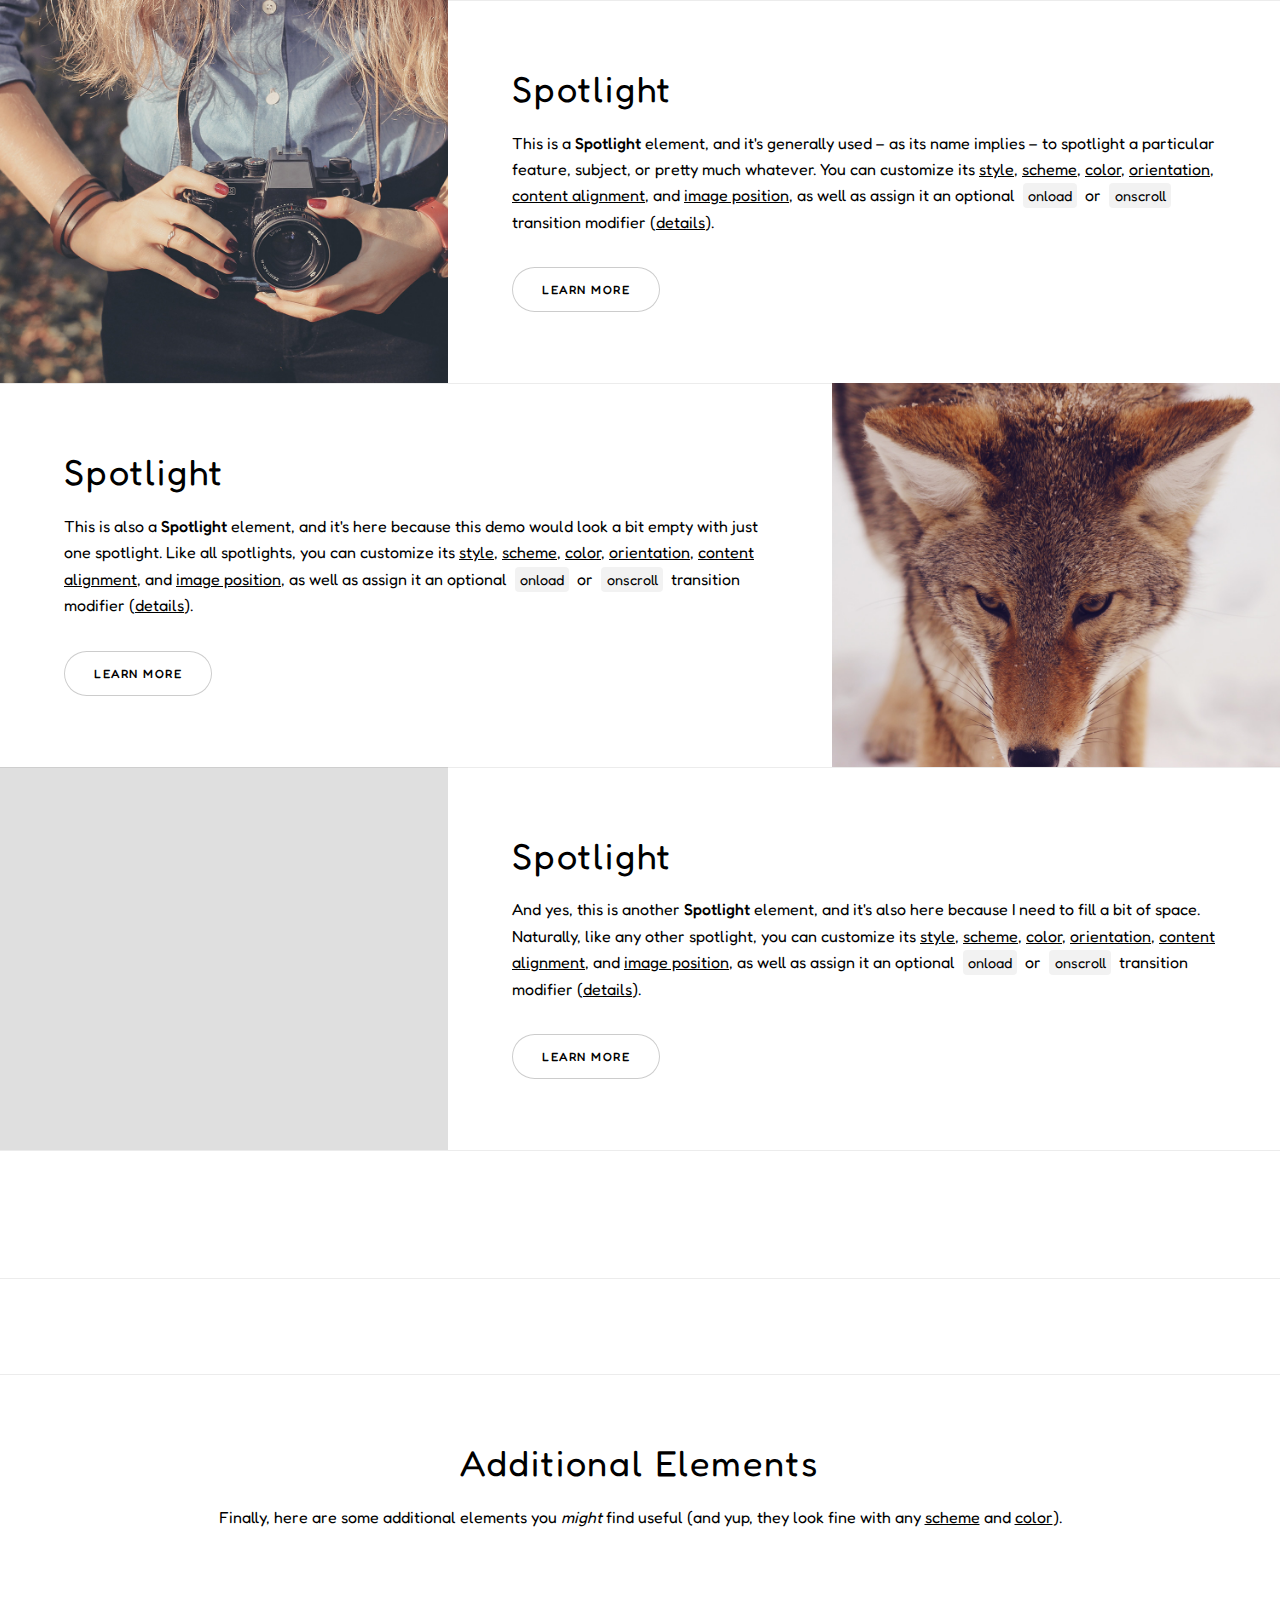
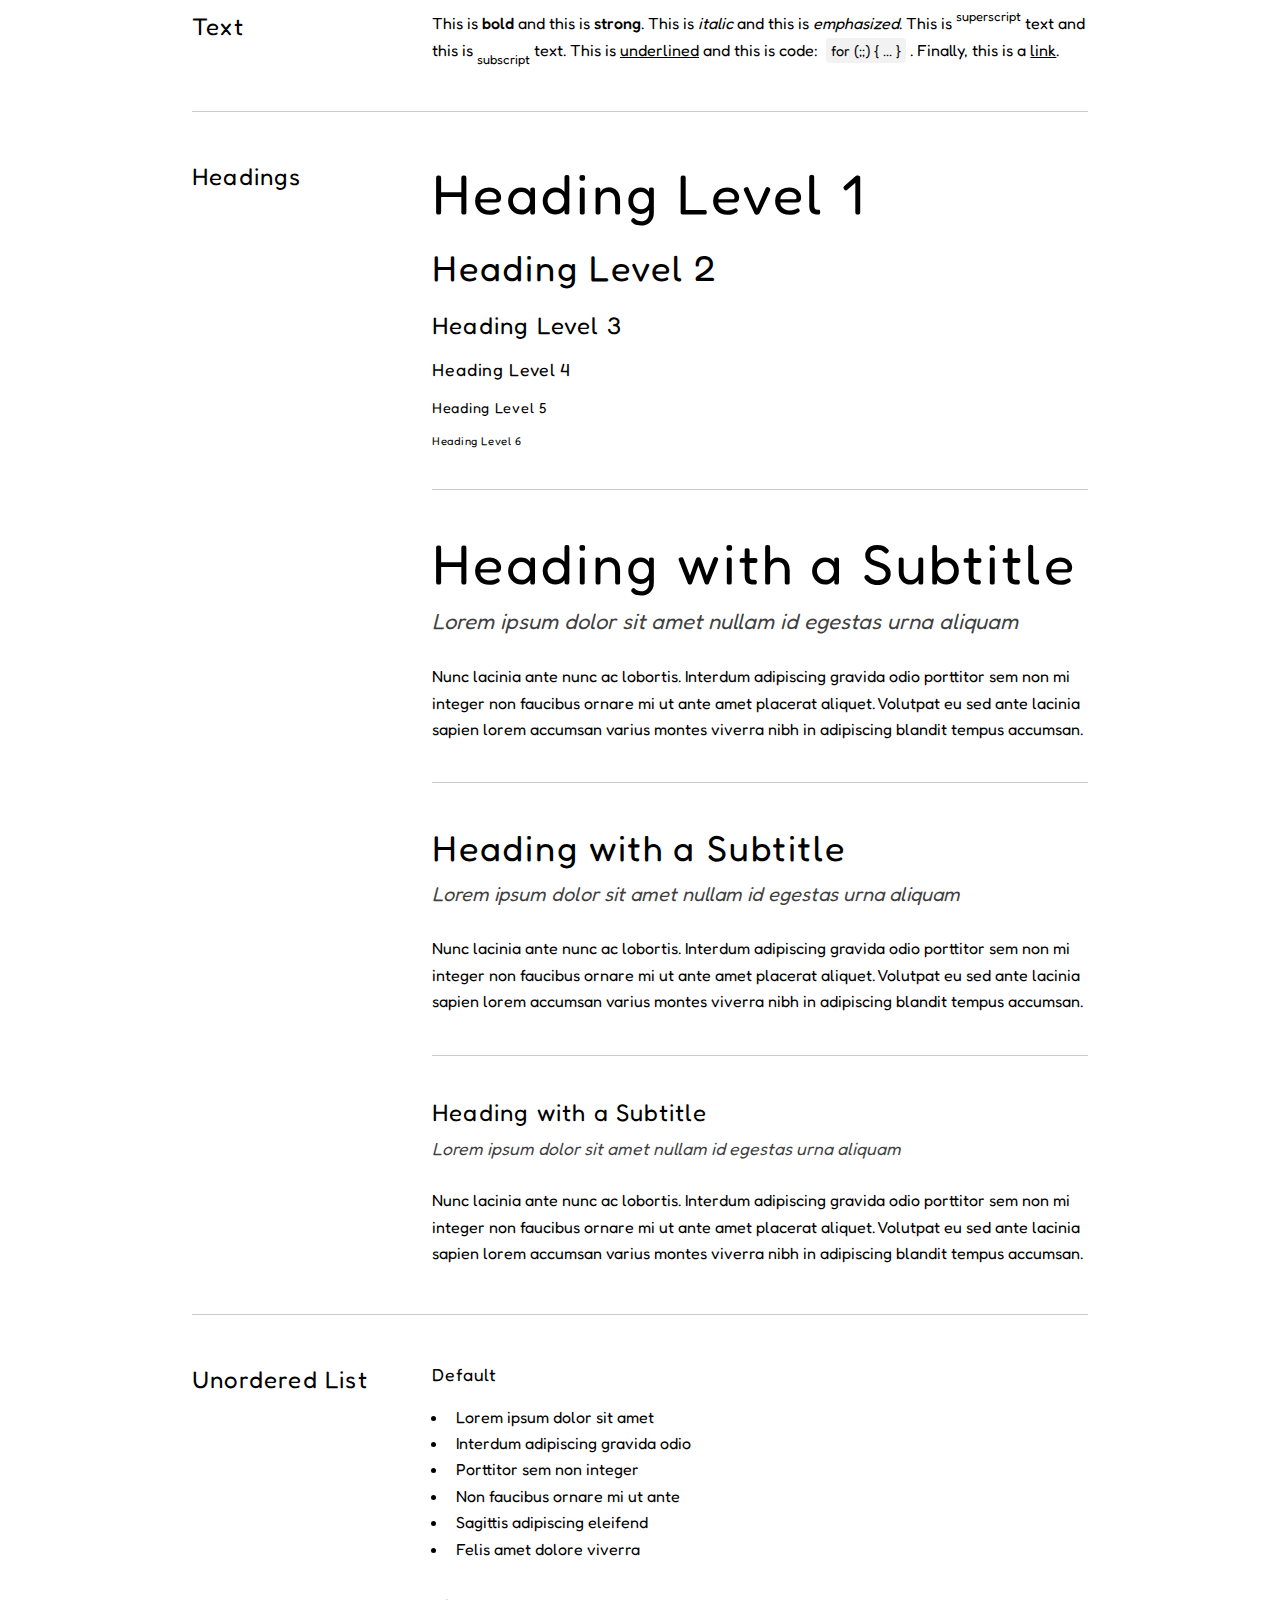
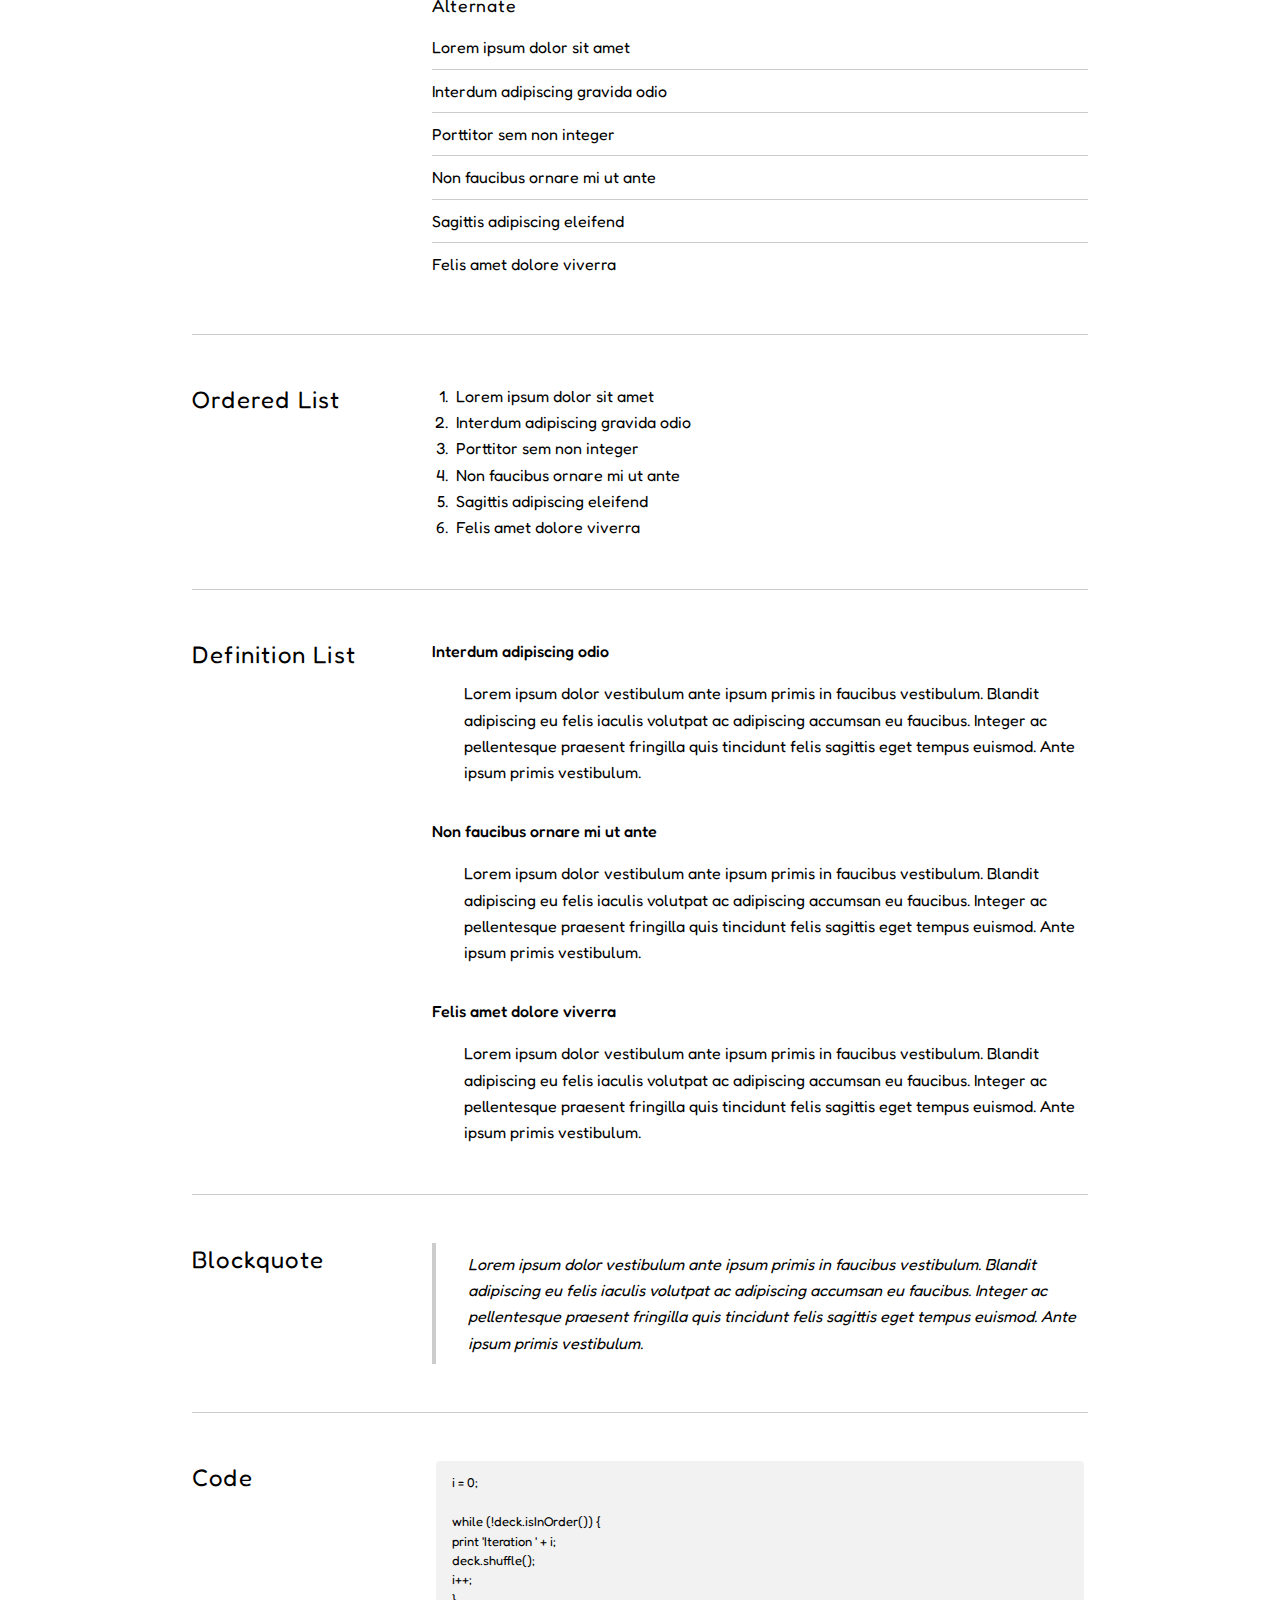
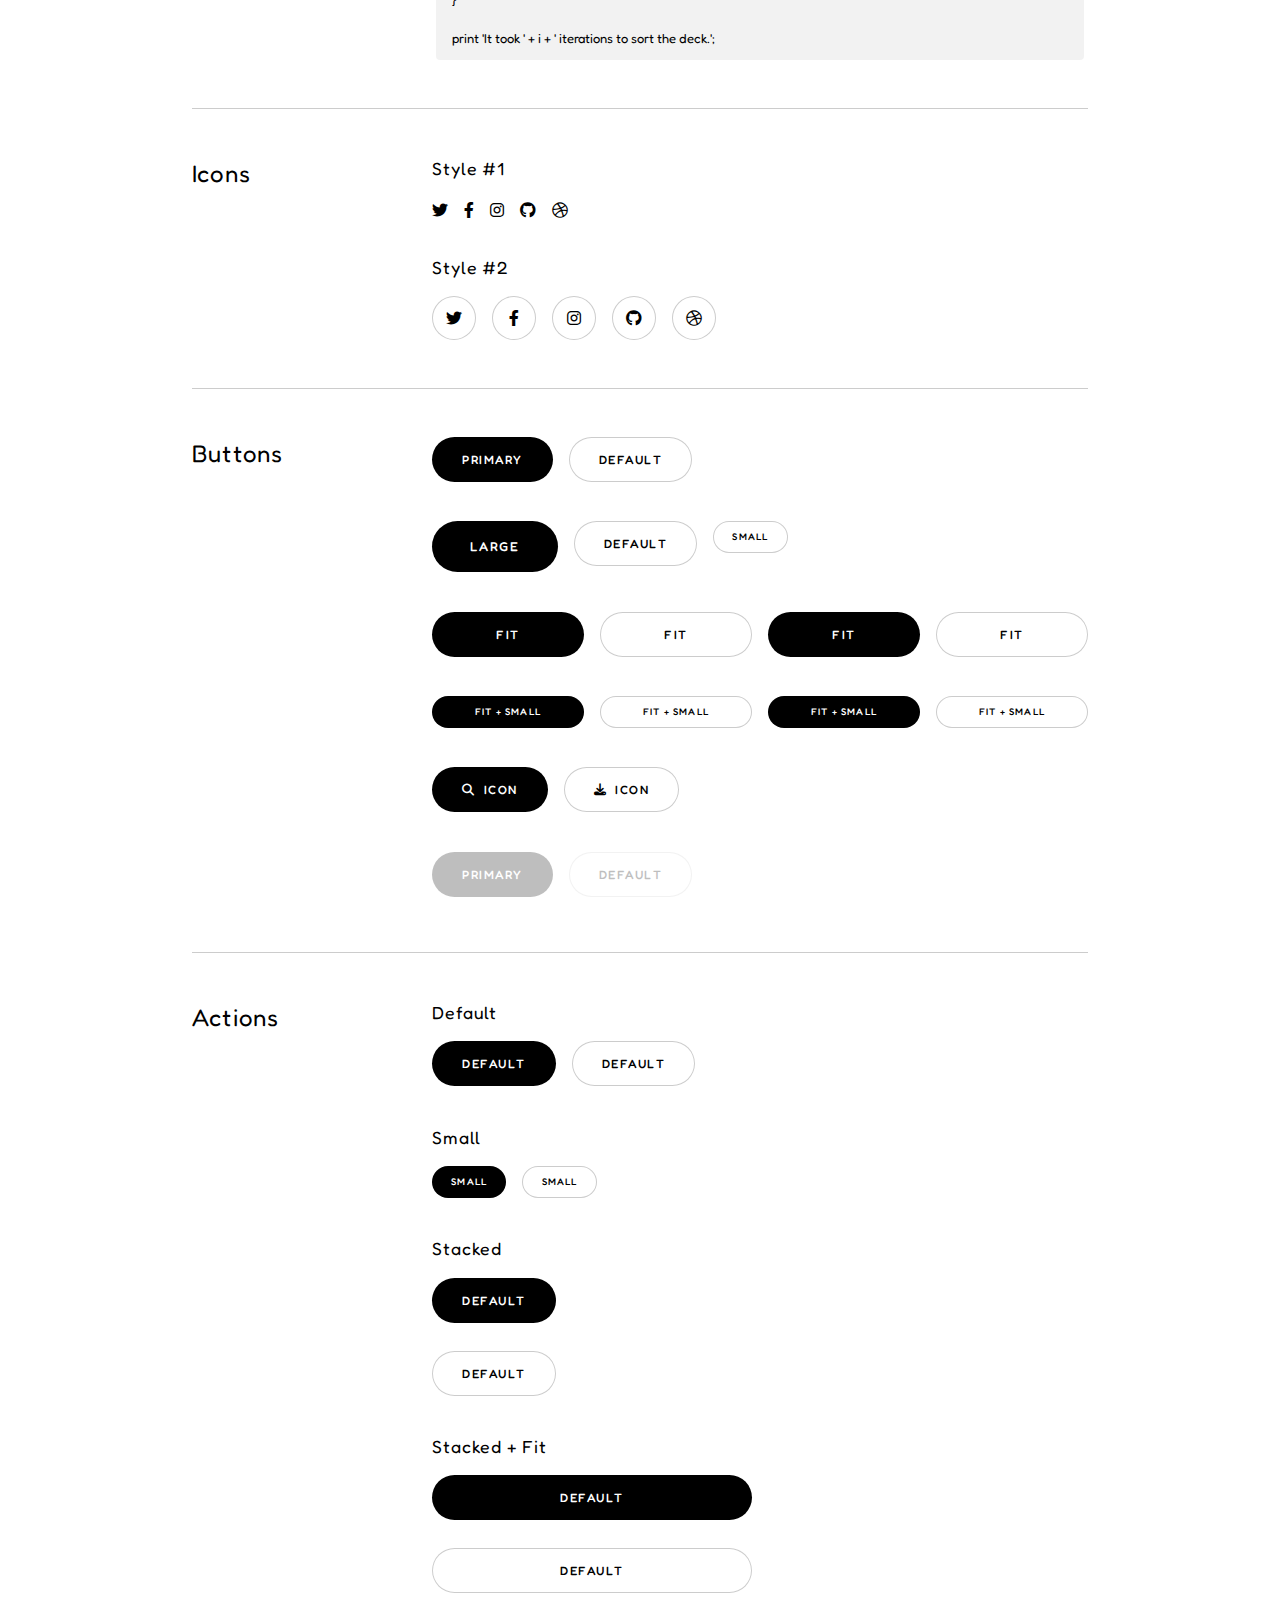
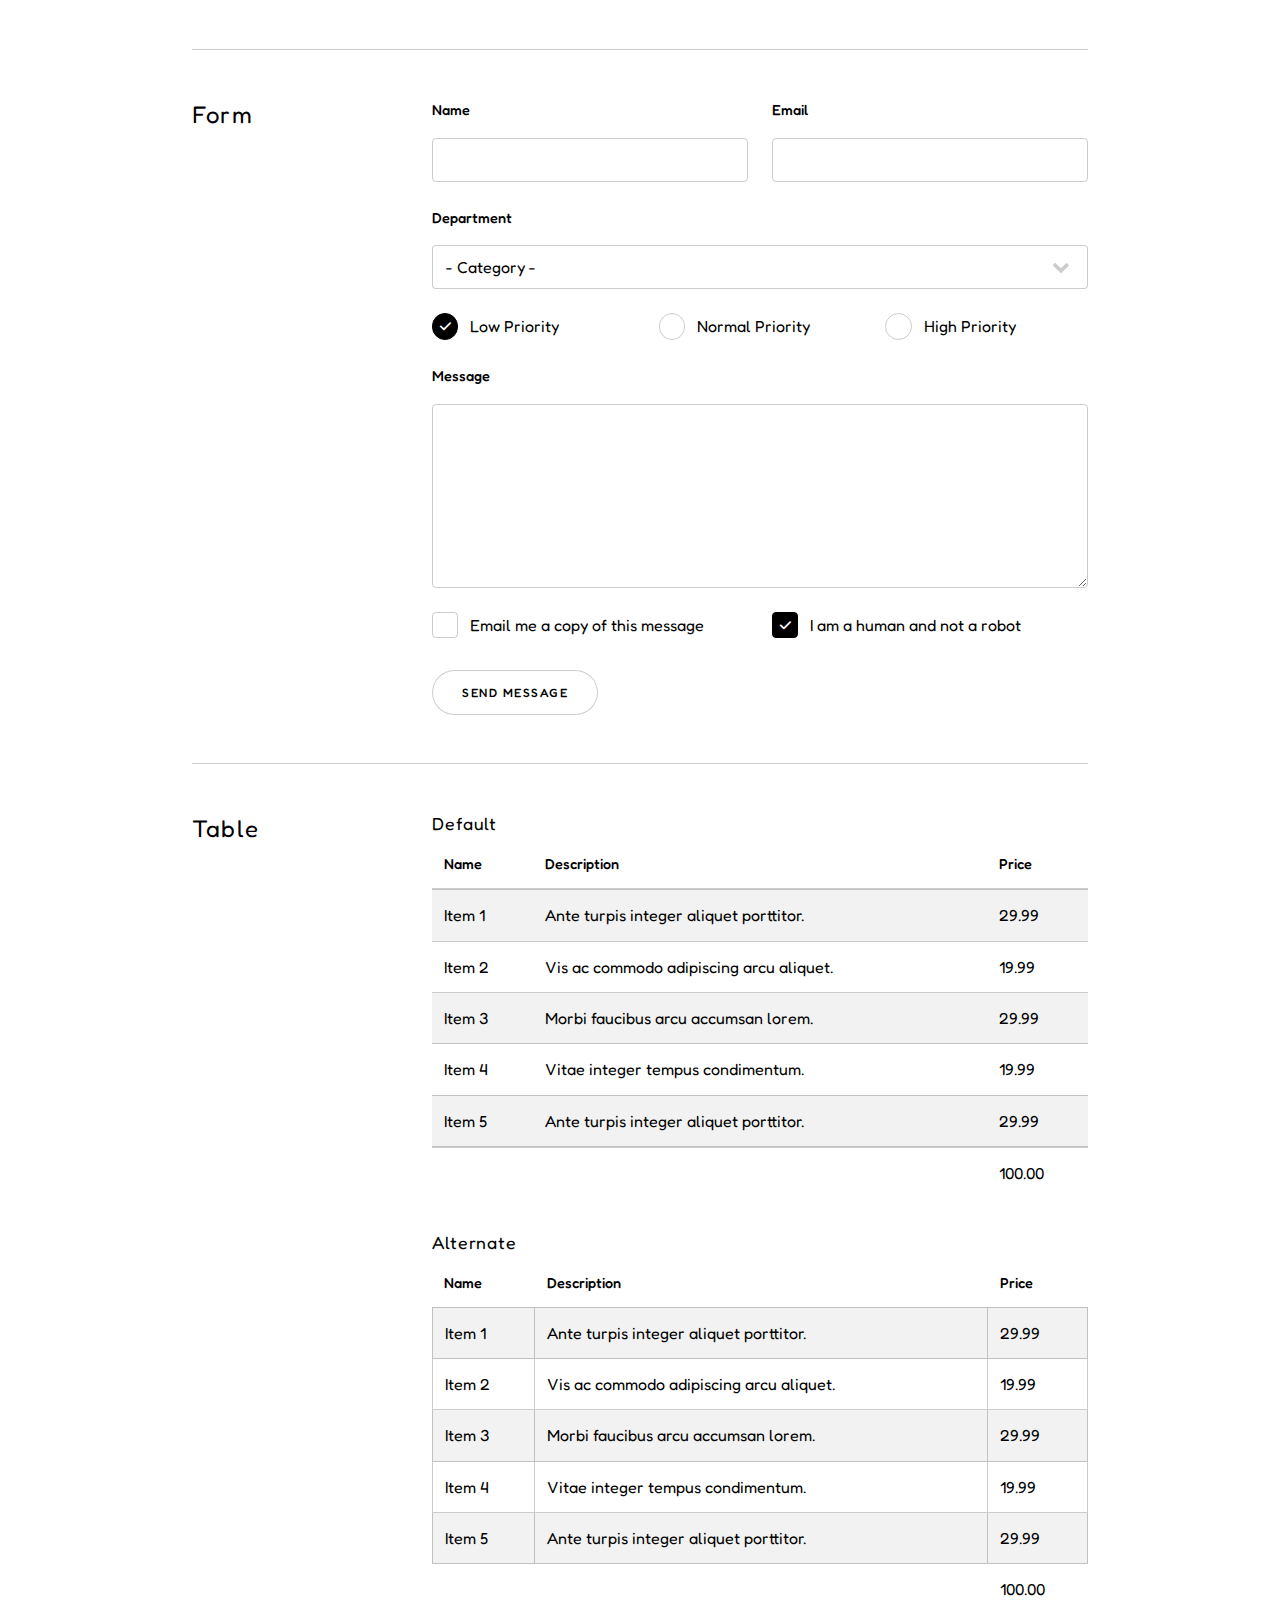
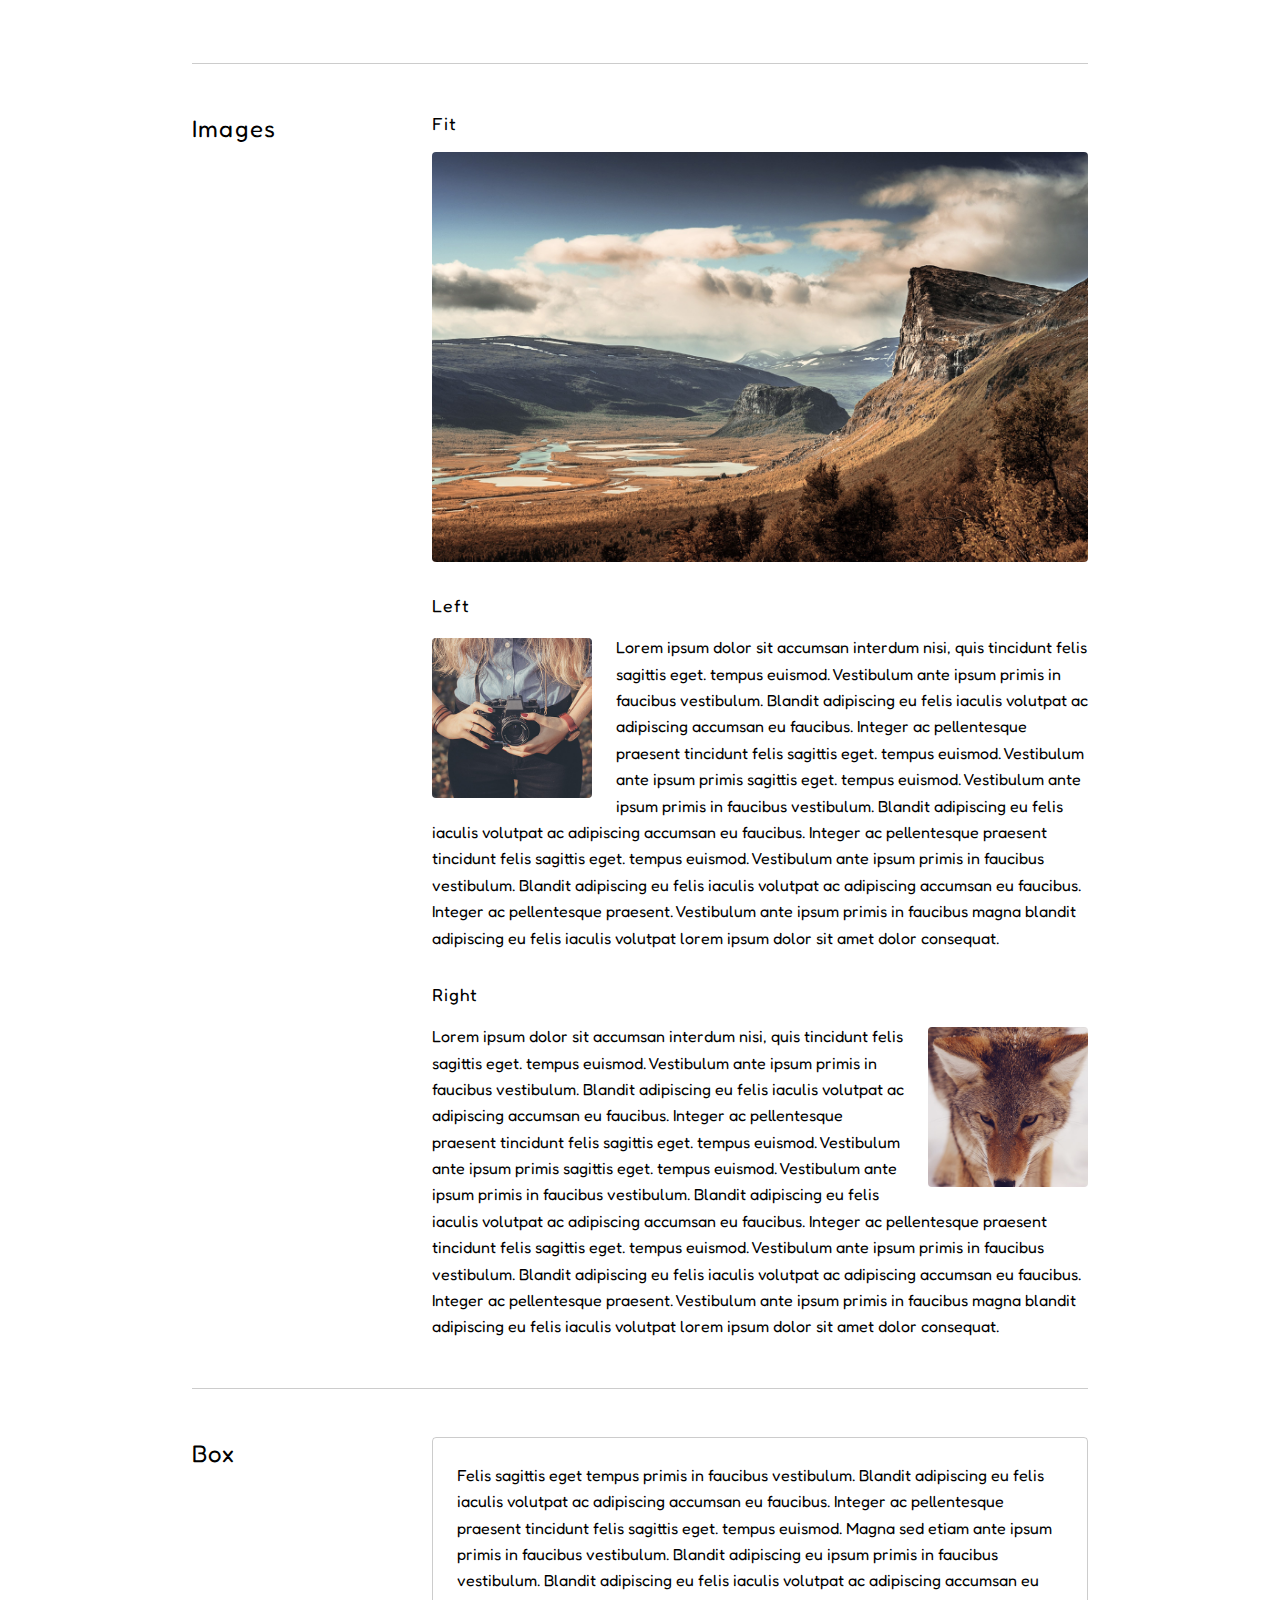
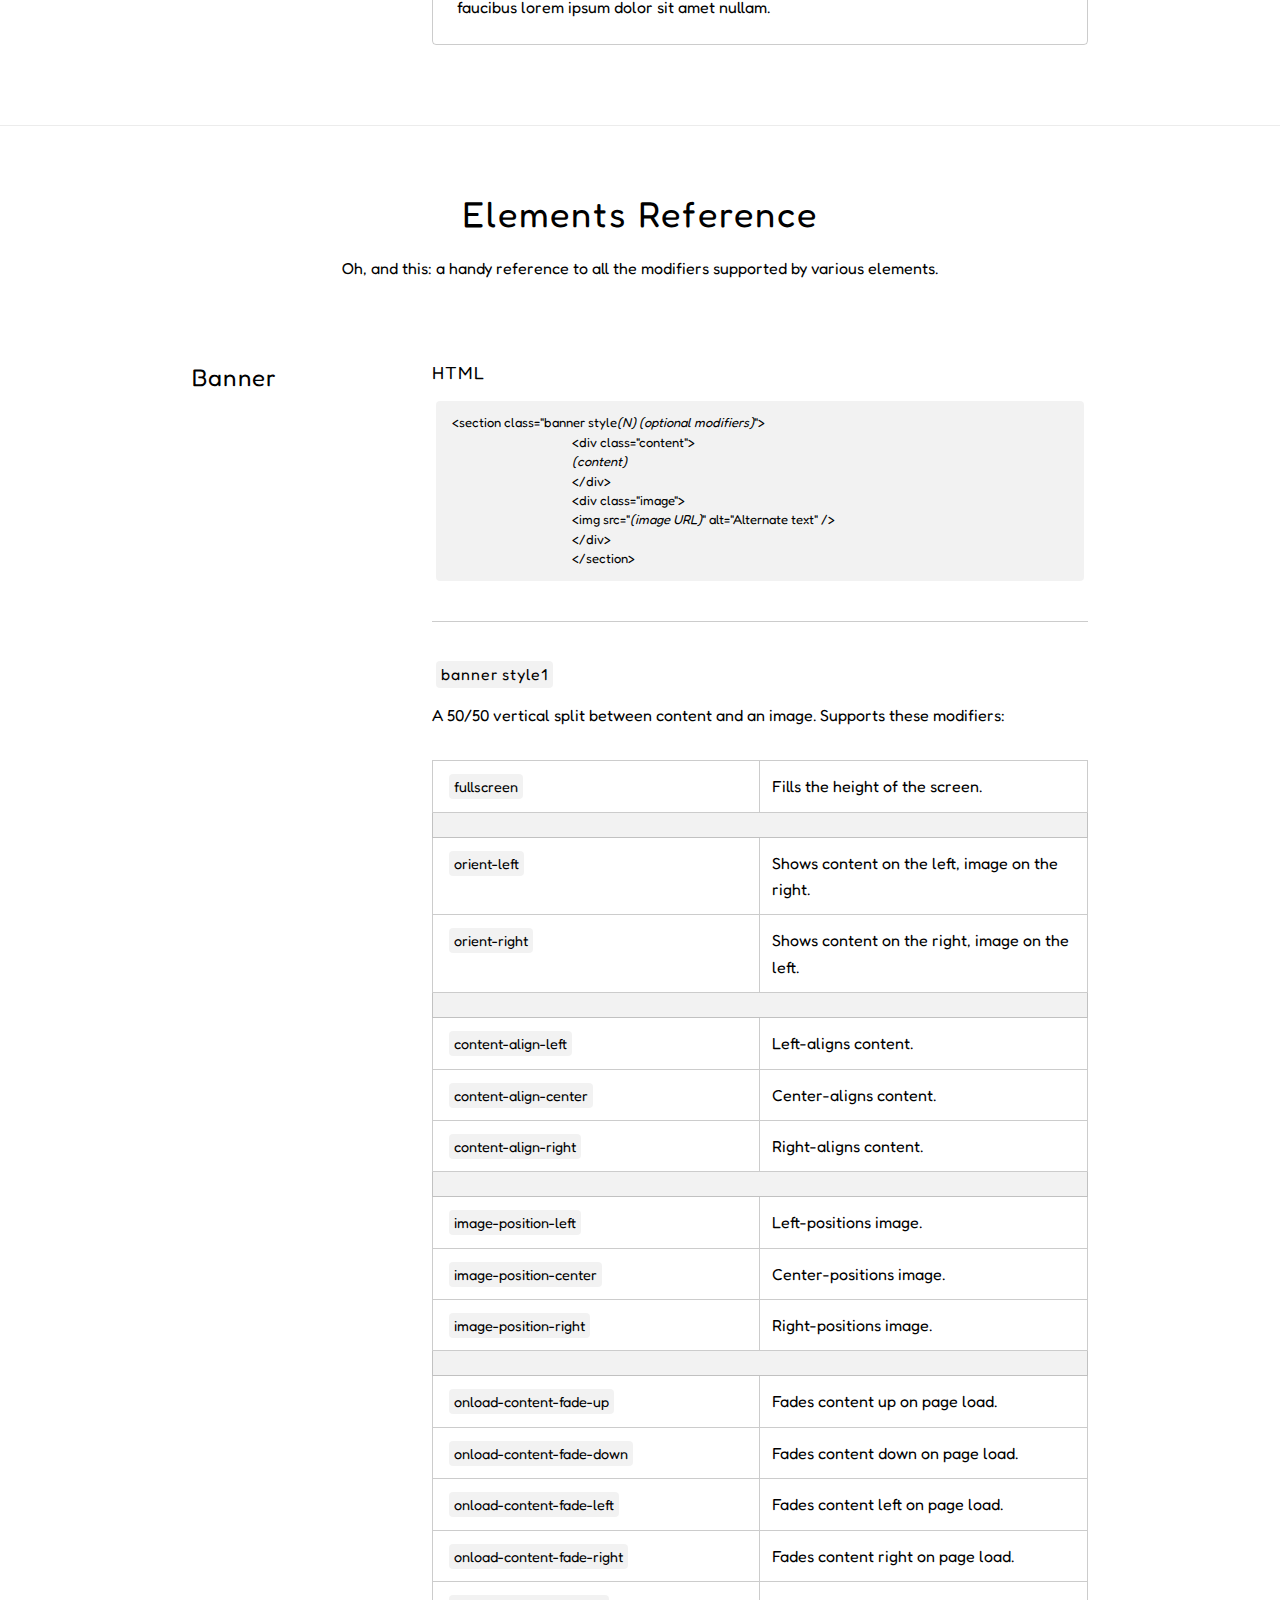
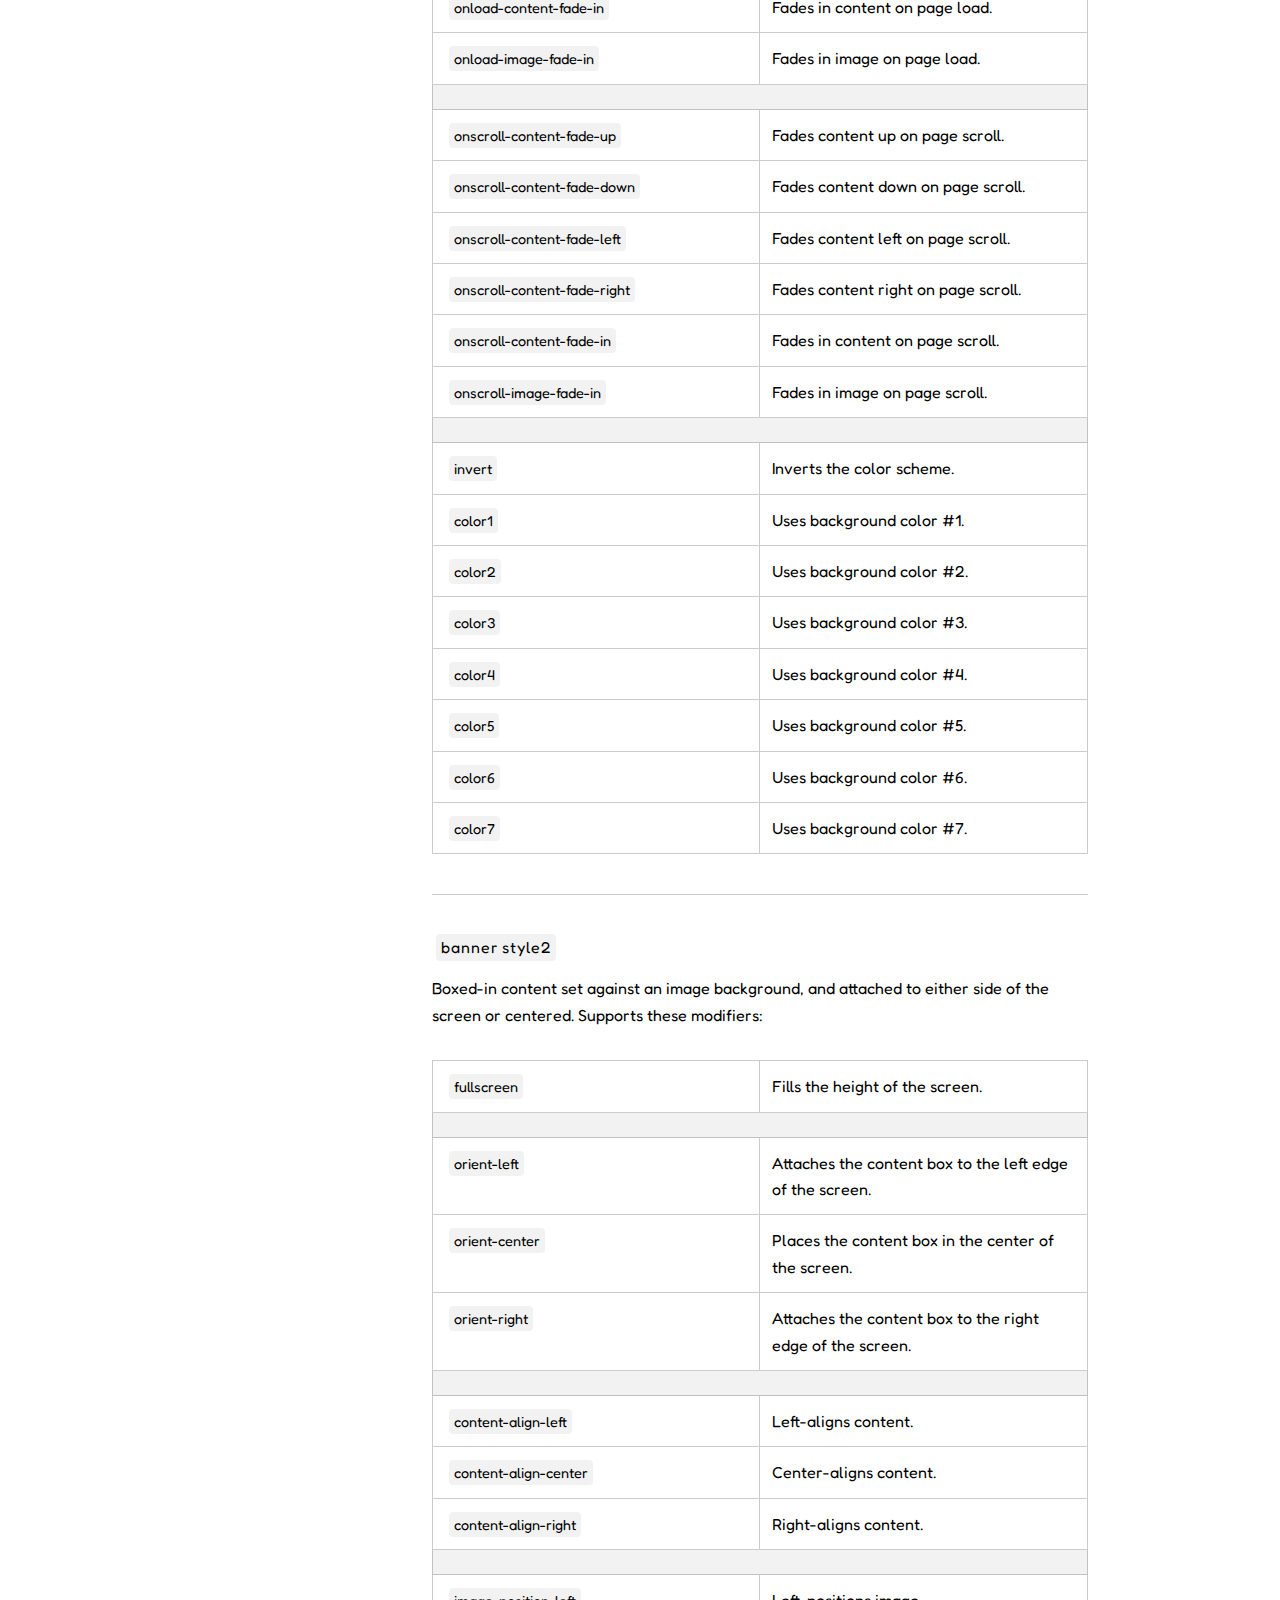
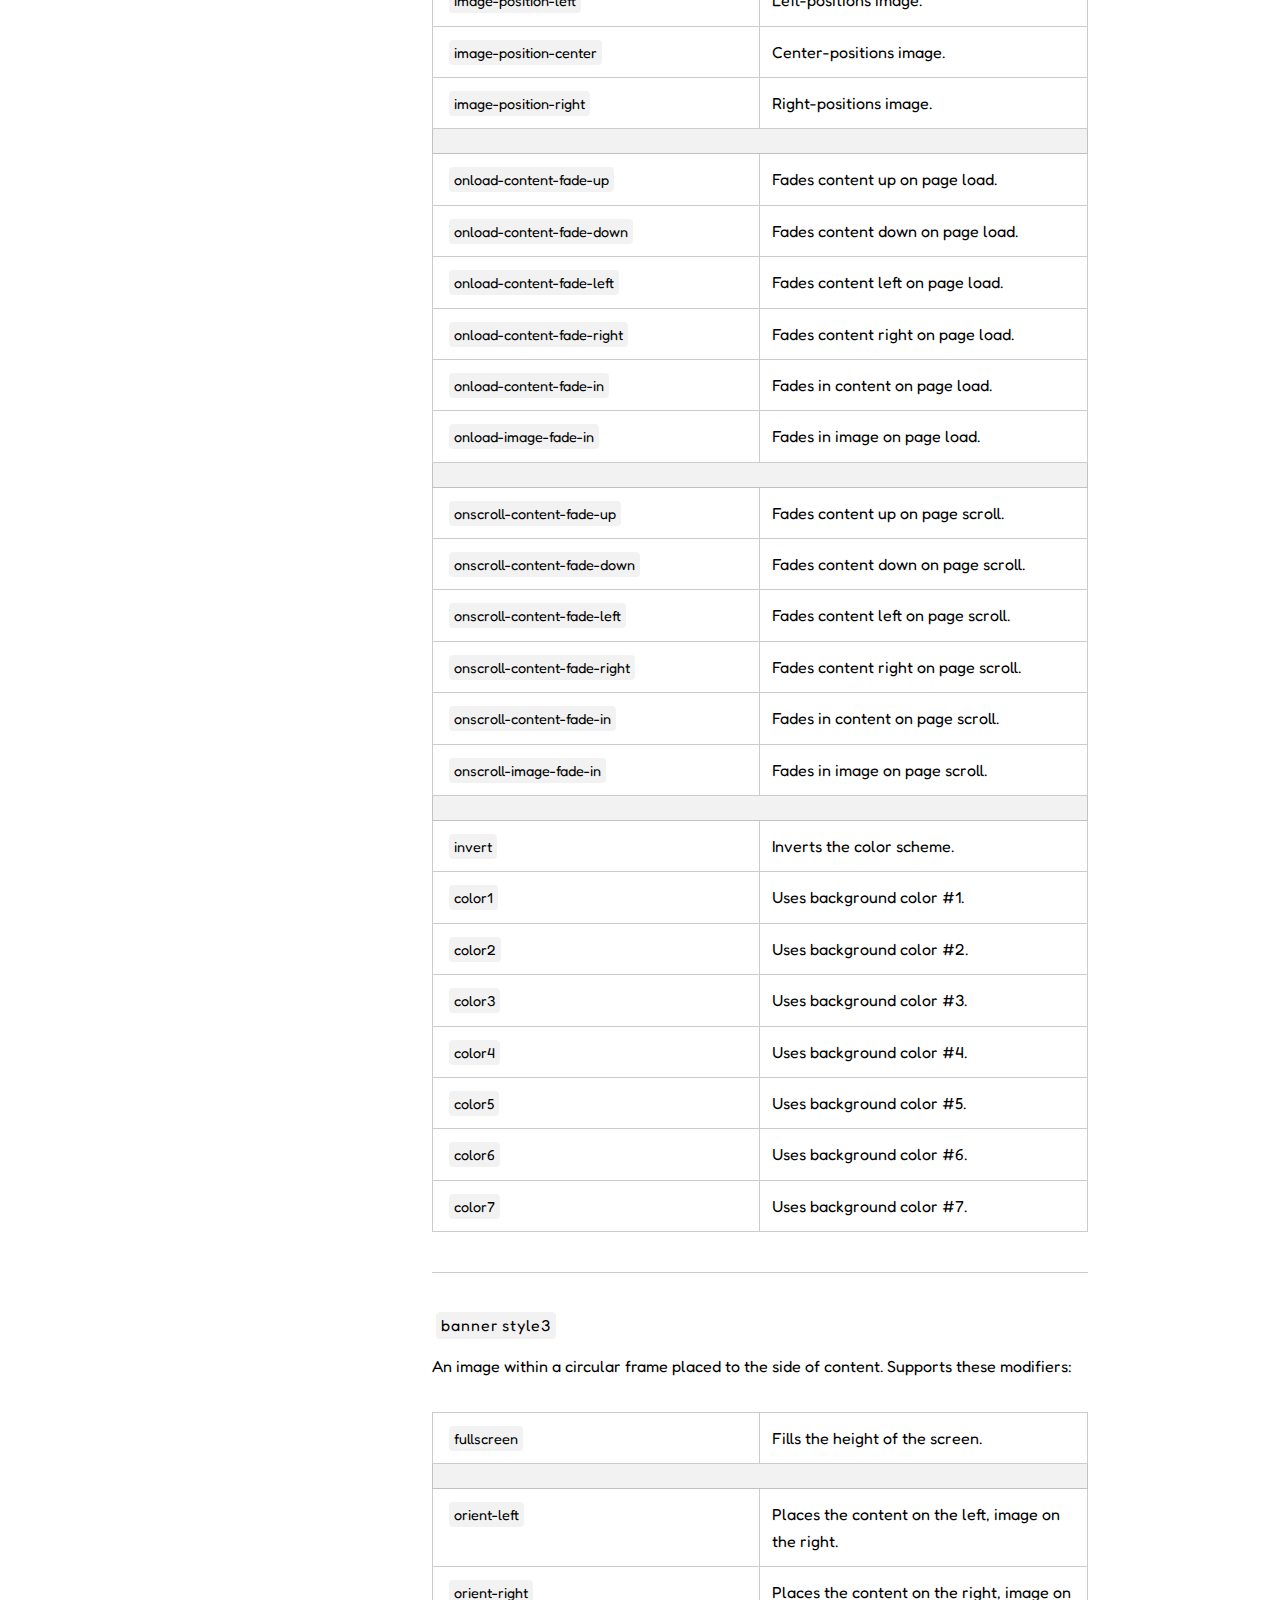
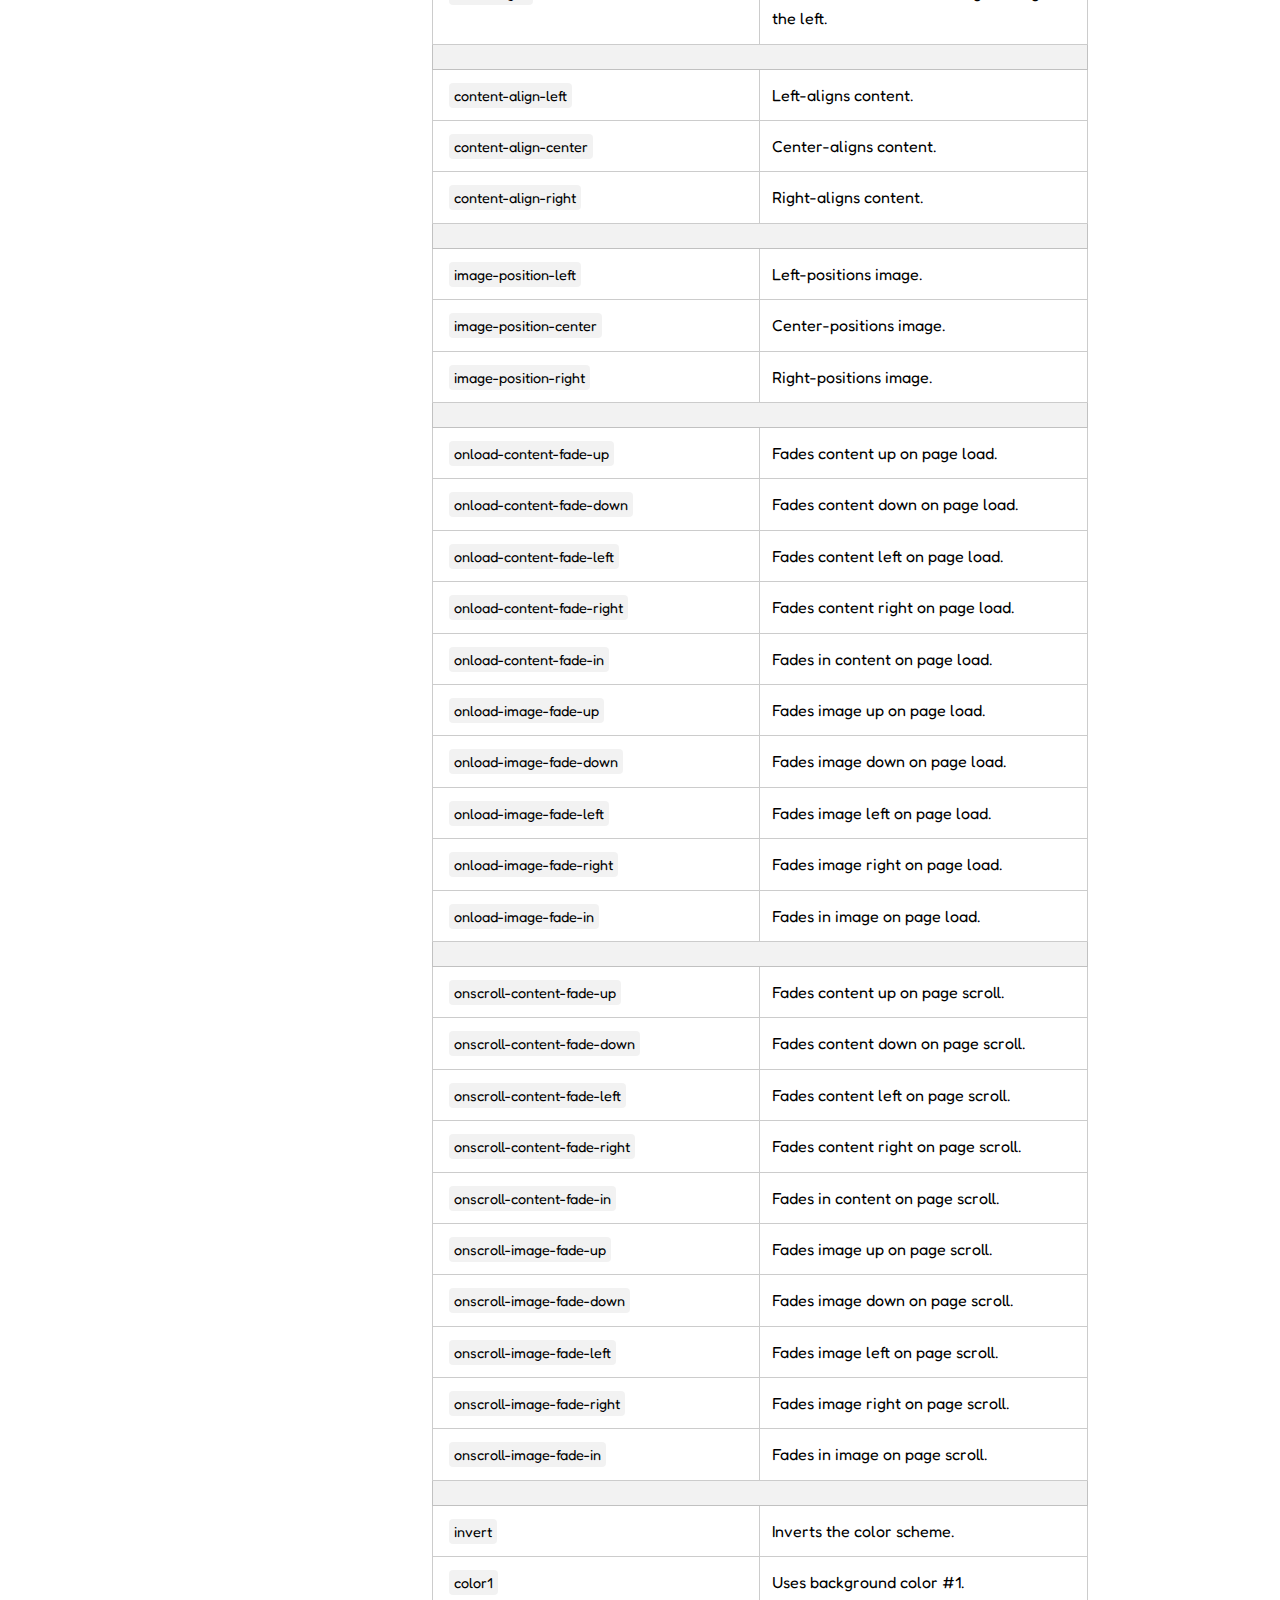
==== commit e5f5349c: "troubleshooting html index template error attempt 2" ====
--- a/public/index.html
+++ b/public/index.html
@@ -113,7 +113,7 @@
             
         </div>
     </div>
-</section> -->
+</section>
 					
                 <section class="wrapper style1 align-center">
                     <div class="inner">
